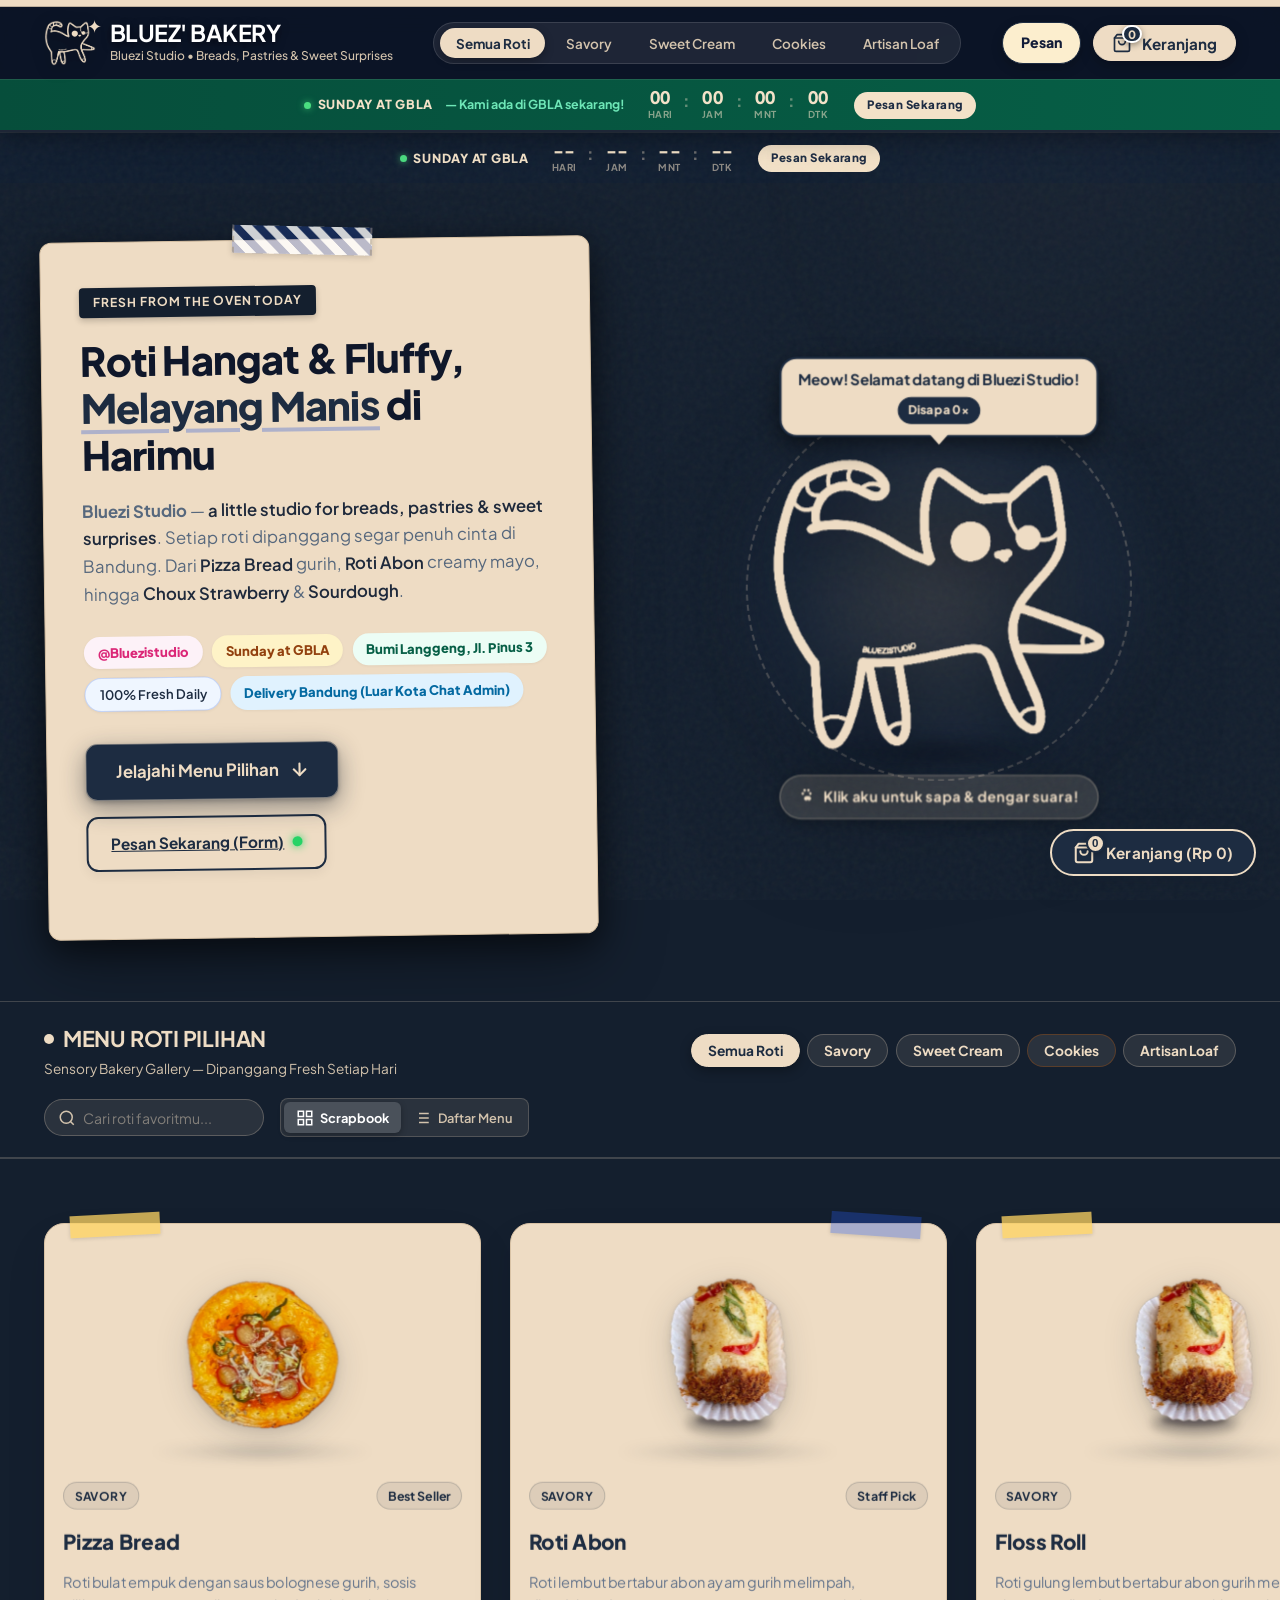
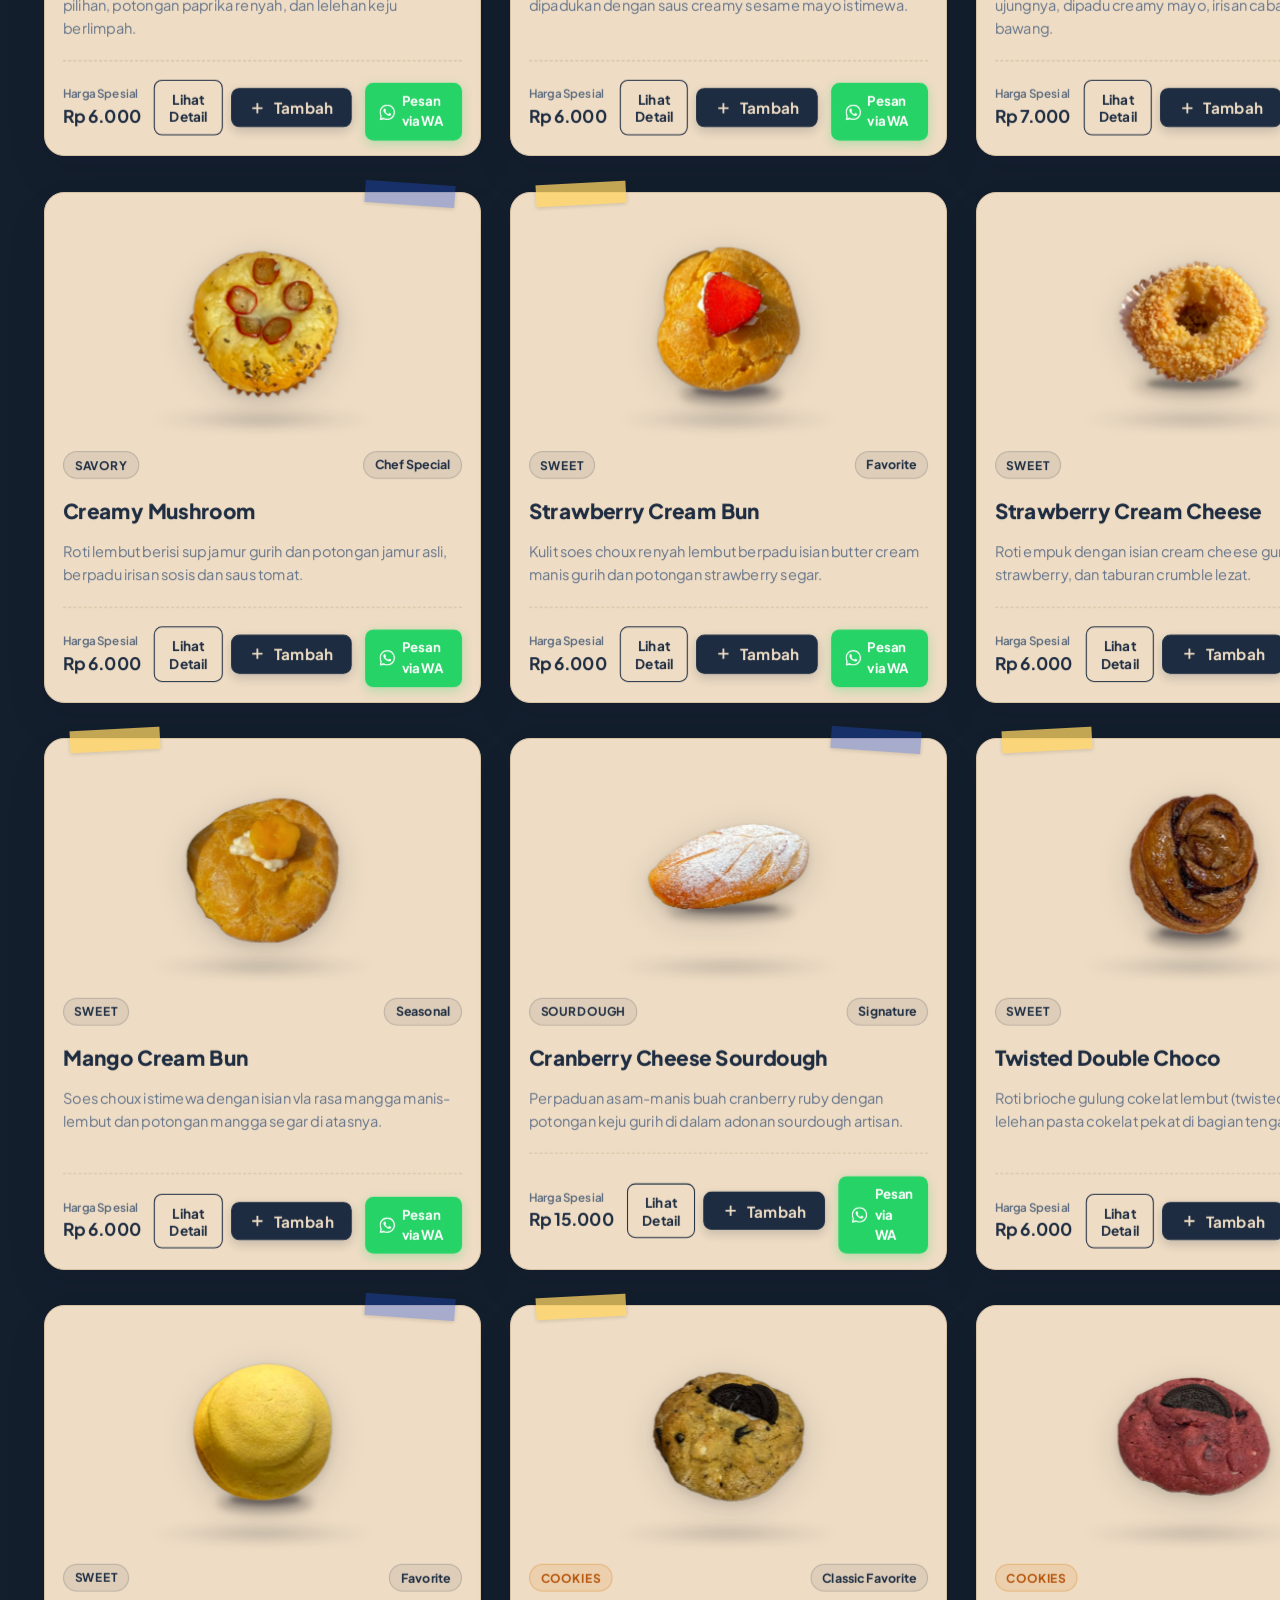
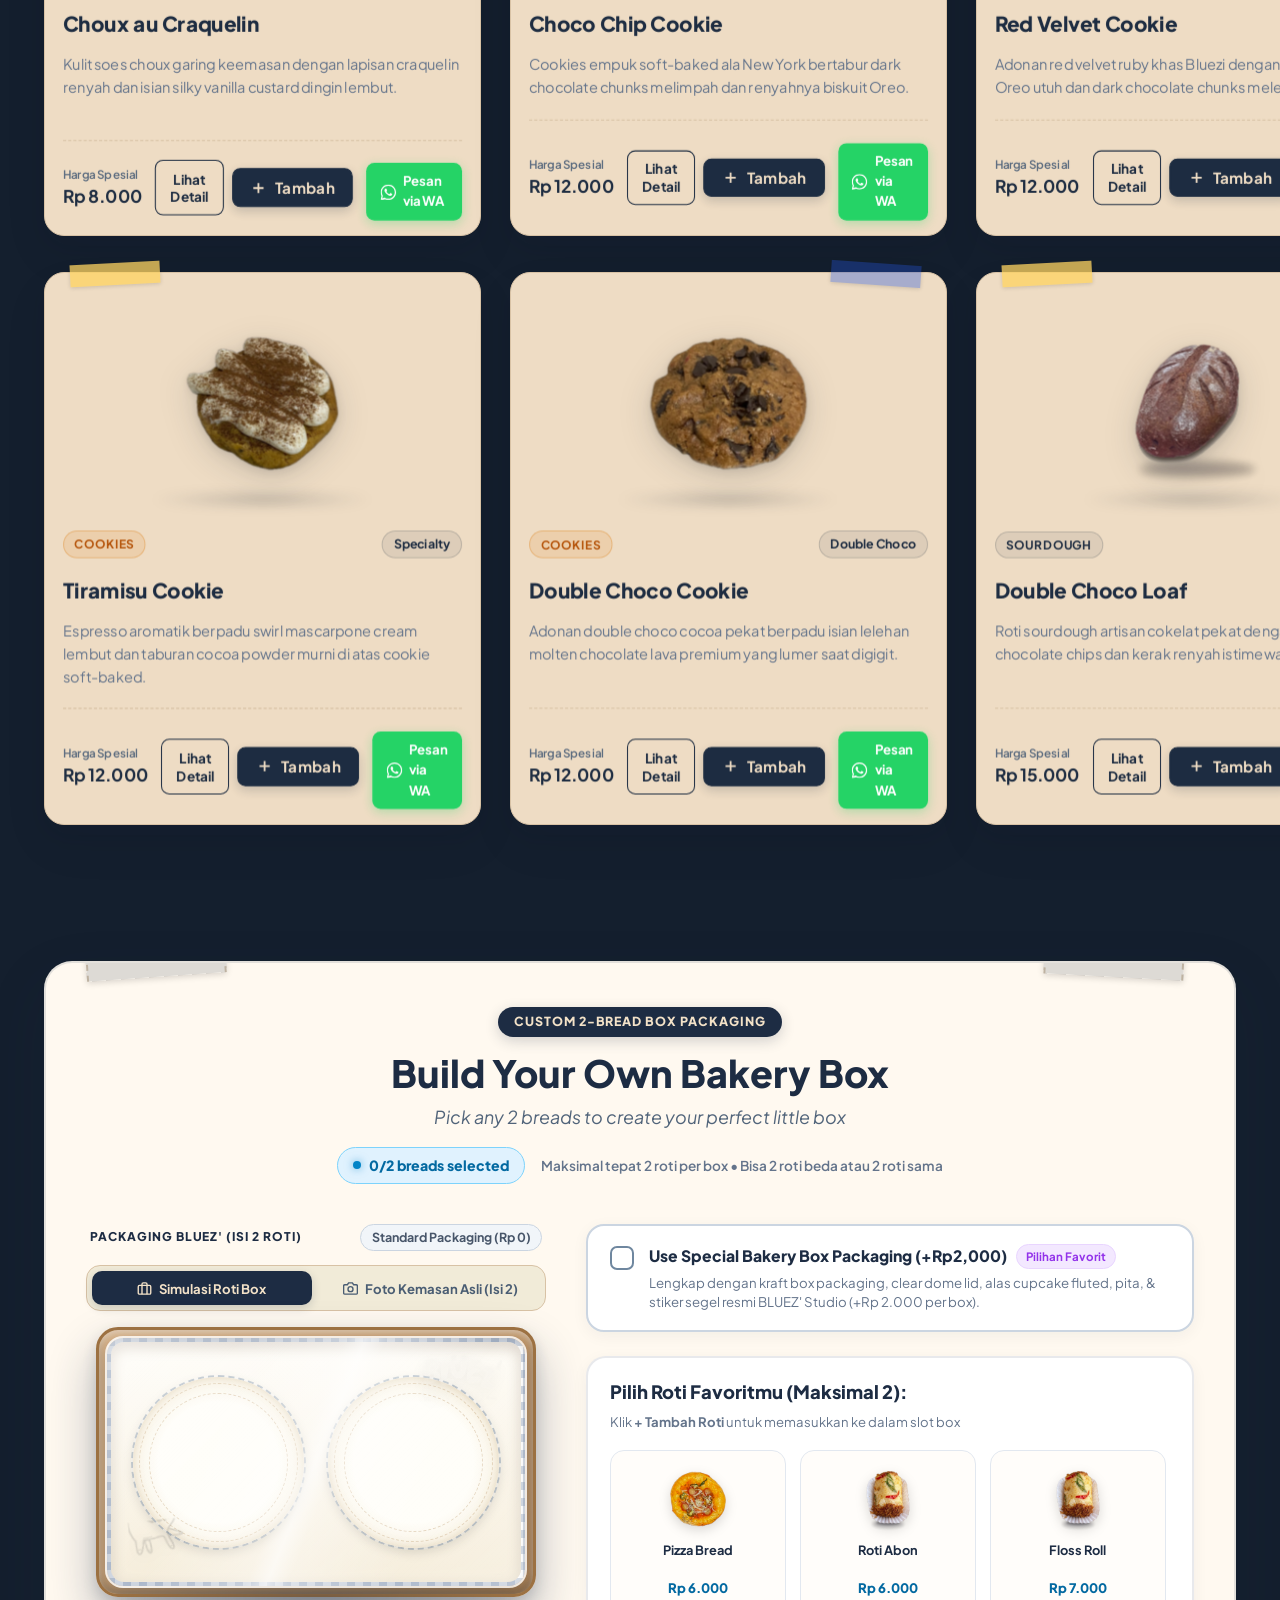
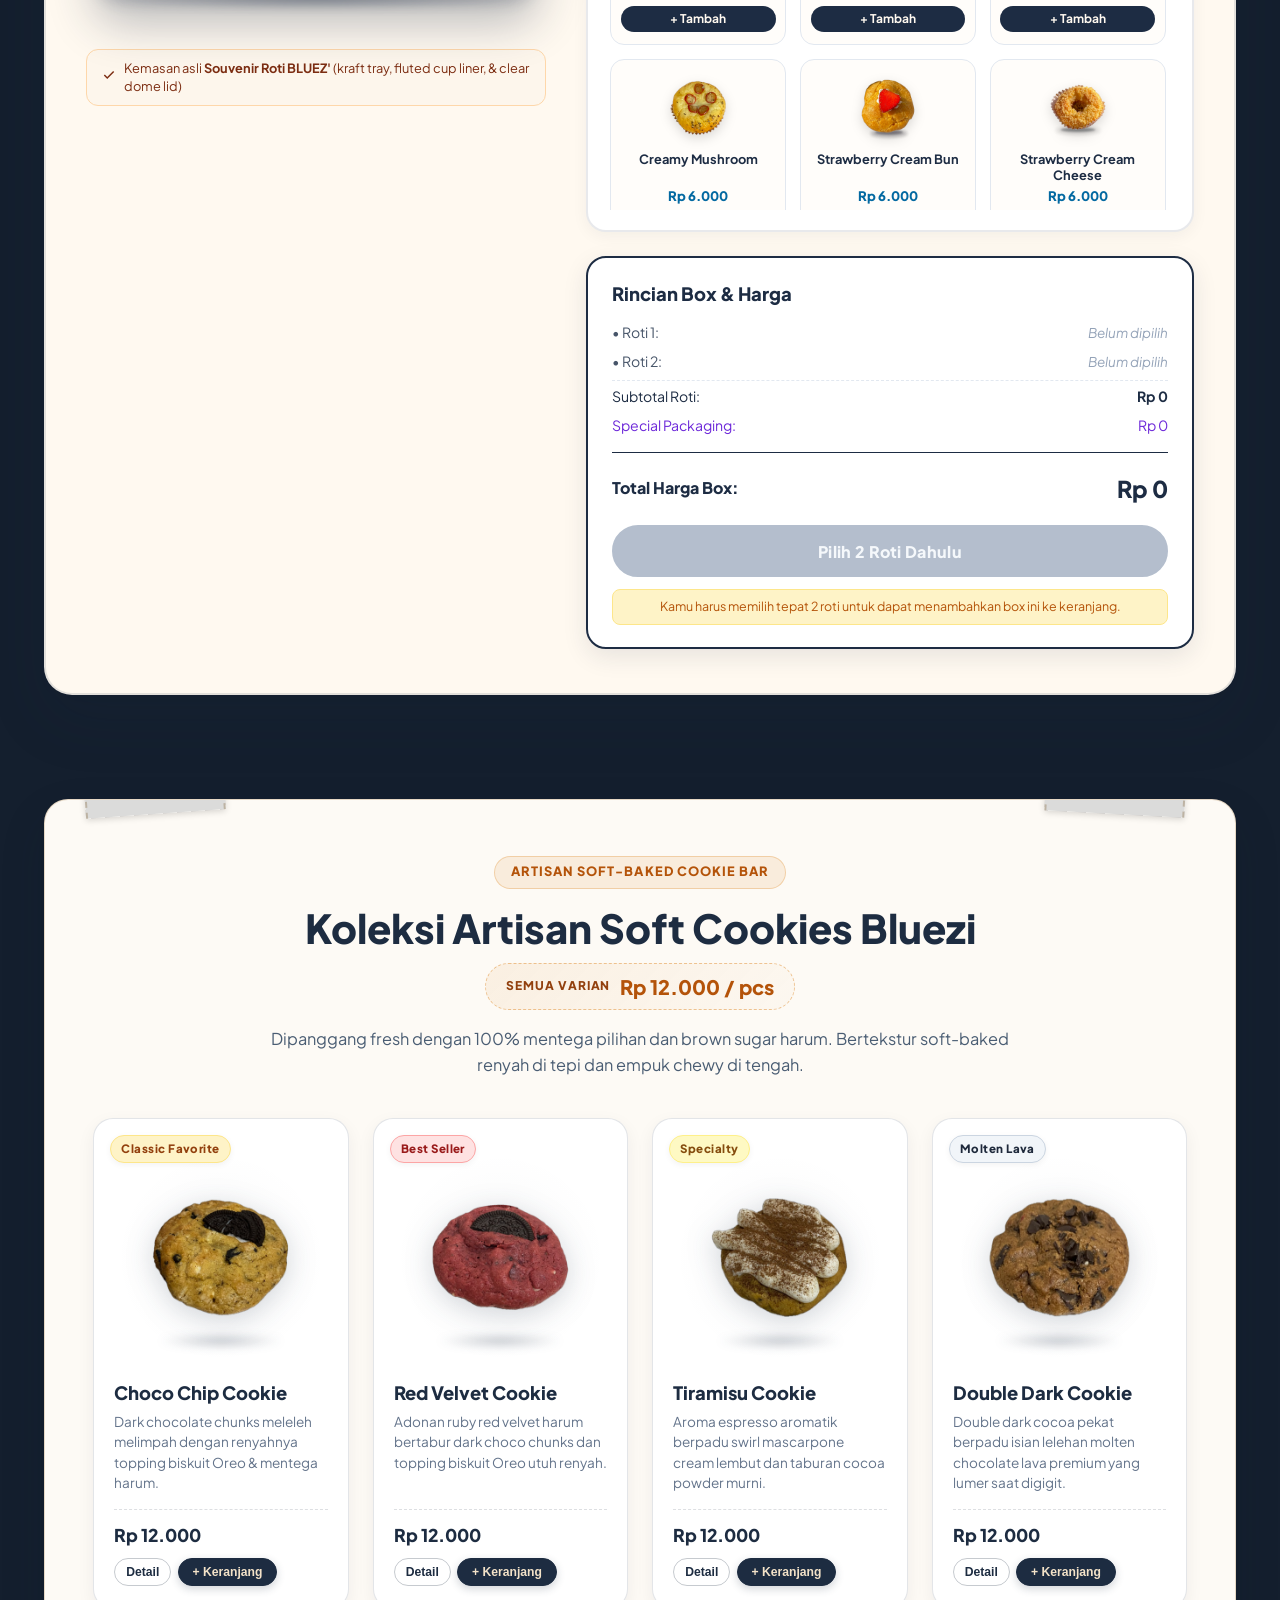
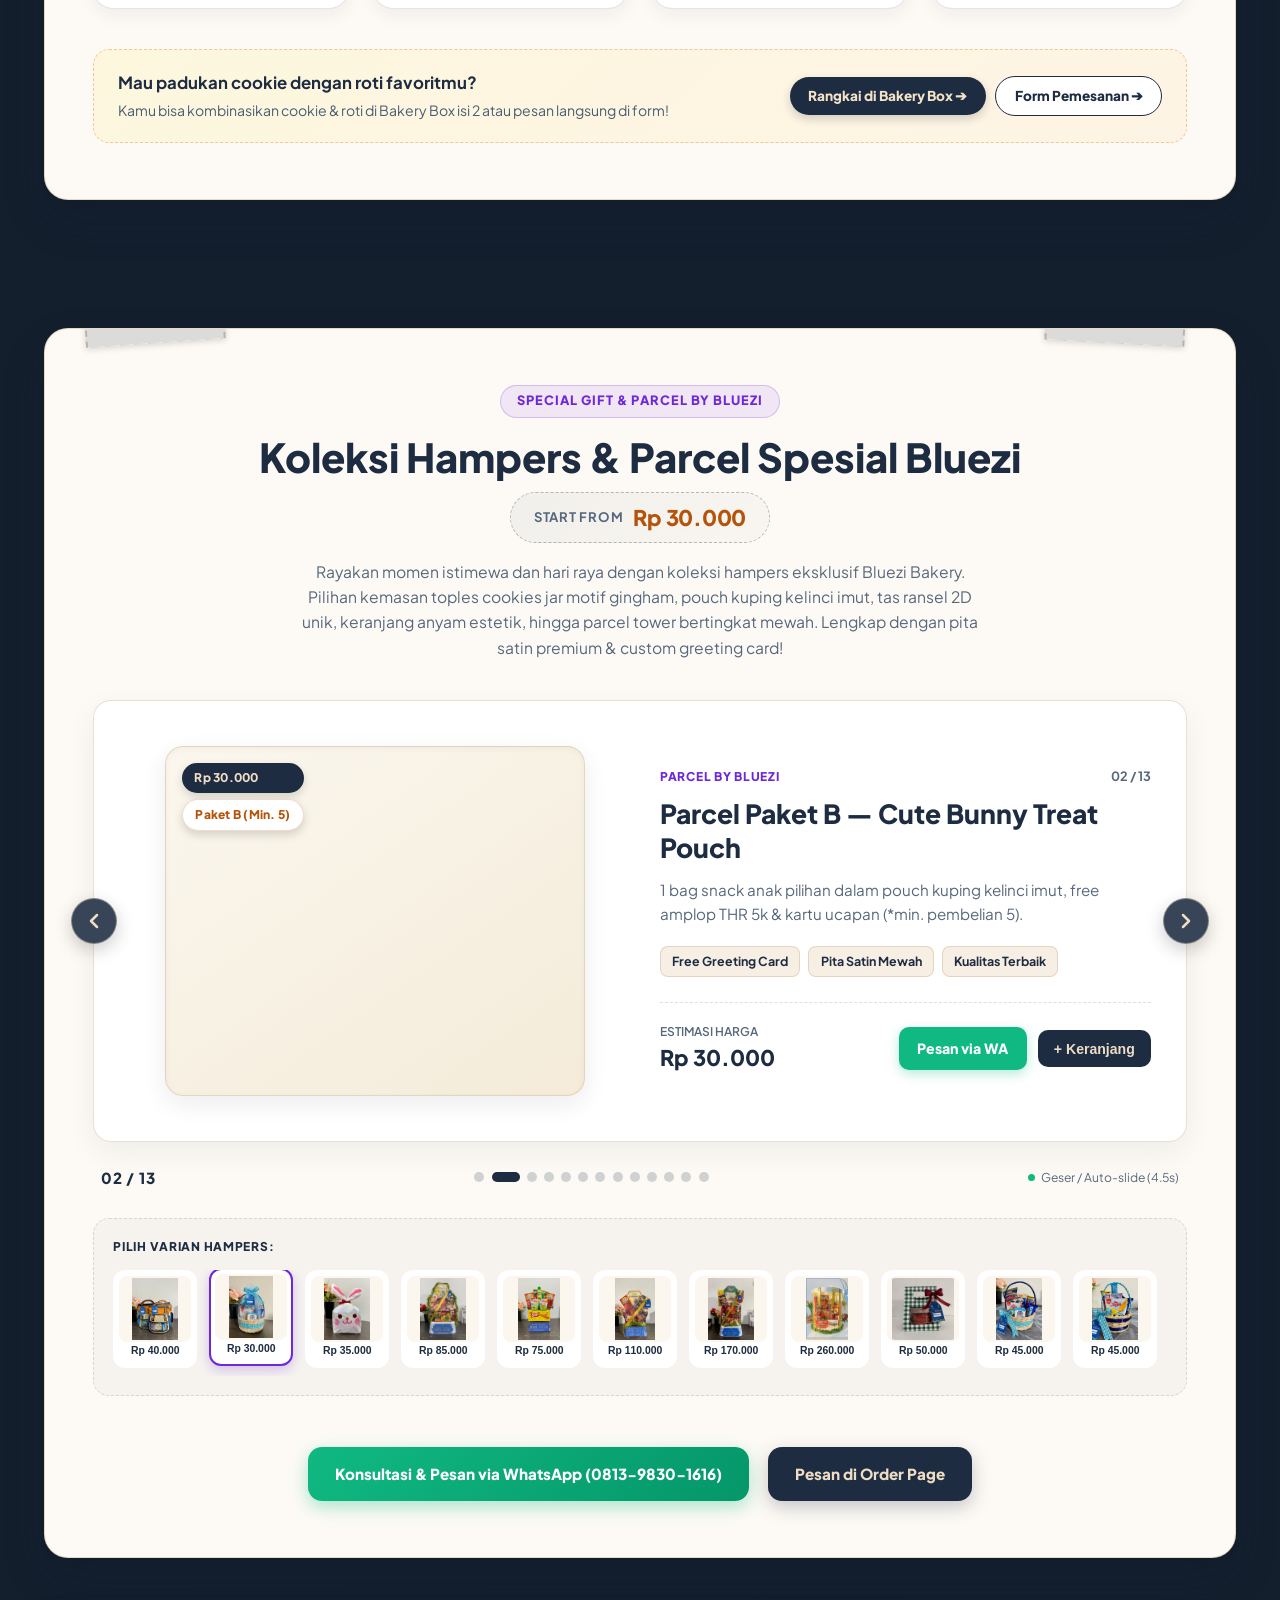
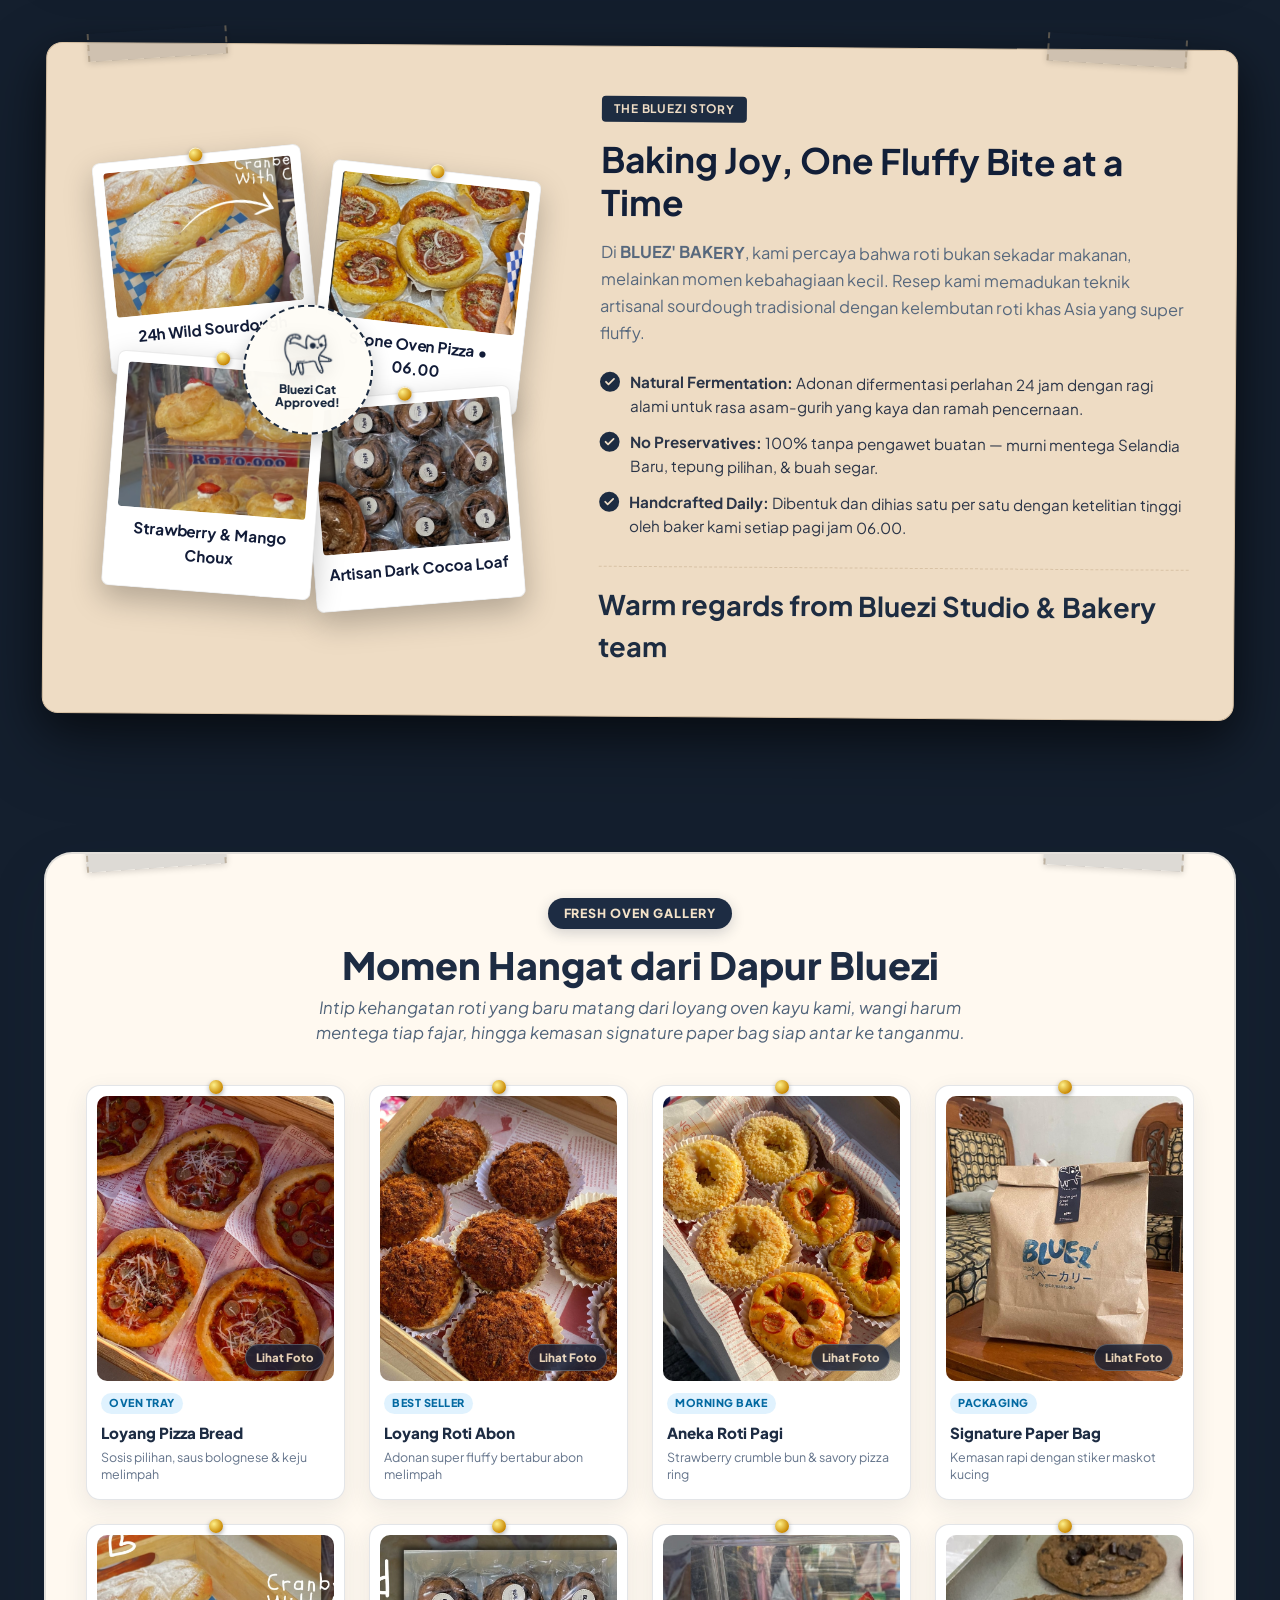
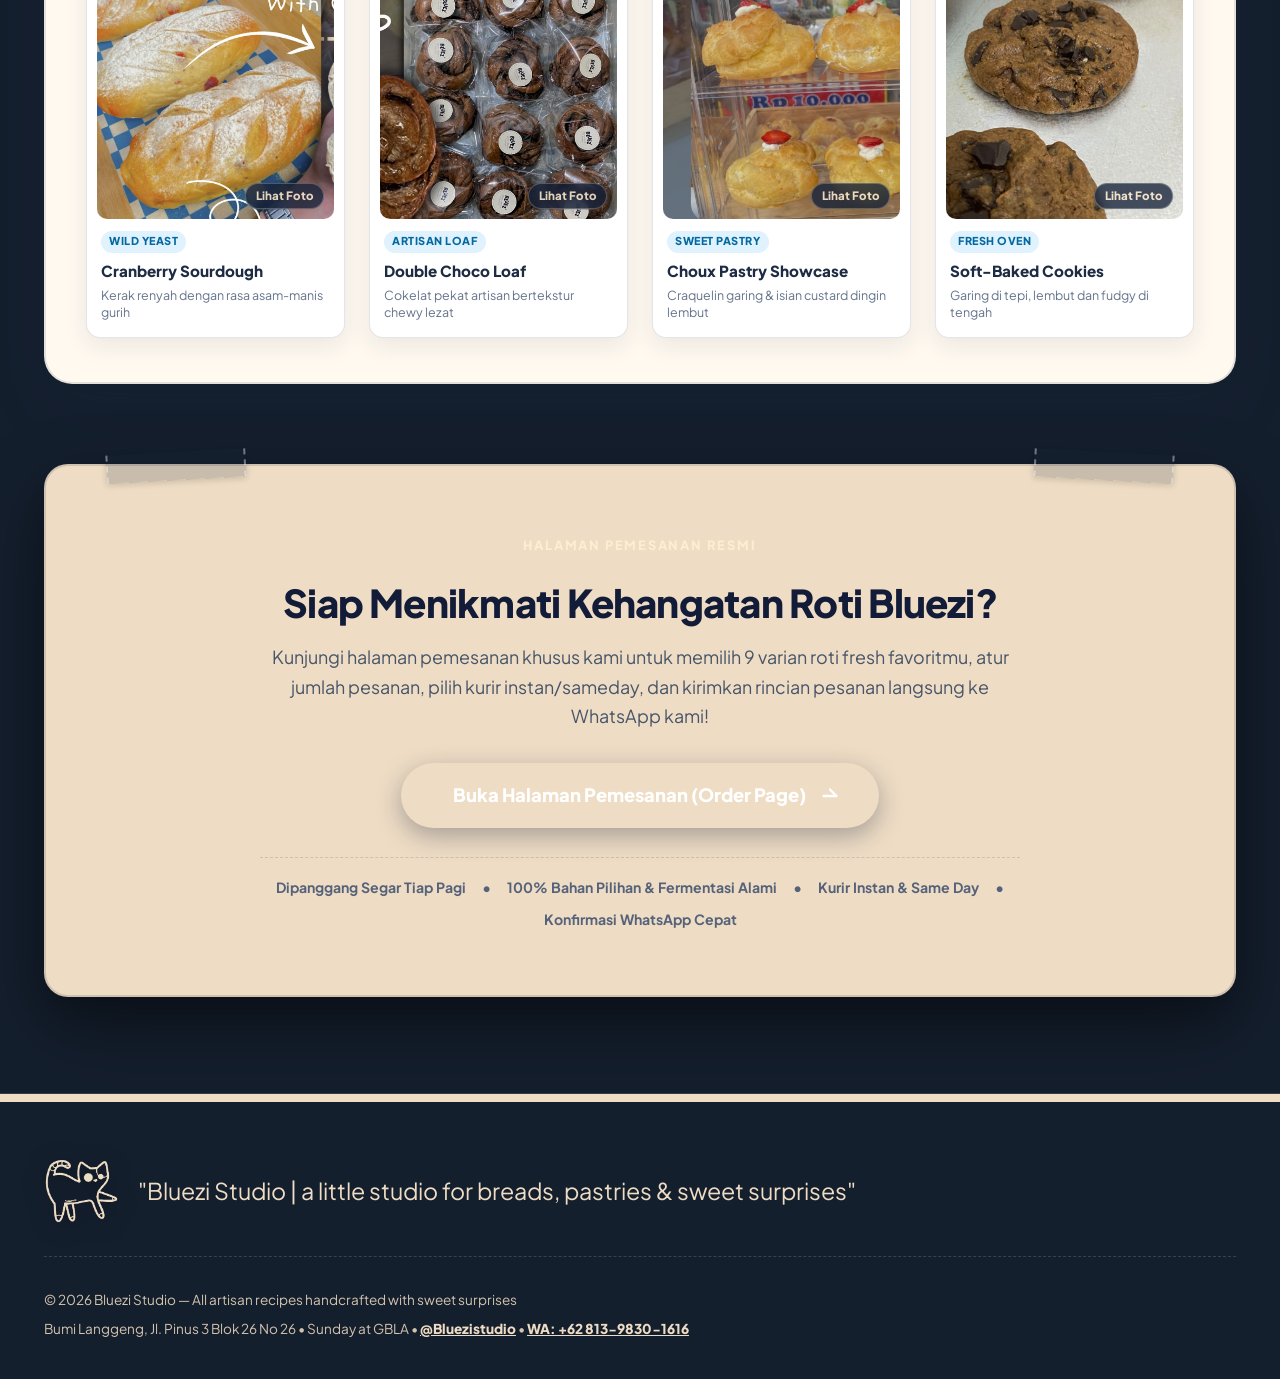
==== index.html @ 3527ea14 "feat: add Quick Order WA button on every product card" ====
<!DOCTYPE html>
<html lang="id">
<head>
  <meta charset="UTF-8">
  <meta name="viewport" content="width=device-width, initial-scale=1.0">
  <title>Bluezi Studio | Breads, Pastries & Sweet Surprises</title>
  <meta name="description" content="Bluezi Studio | a little studio for breads, pastries & sweet surprises. Artisan breads, fresh choux, fluffy buns & sourdough dipanggang fresh daily di Bandung.">
  
  <!-- Fonts: Unified Plus Jakarta Sans for clean, harmonious typography -->
  <link rel="preconnect" href="https://fonts.googleapis.com">
  <link rel="preconnect" href="https://fonts.gstatic.com" crossorigin>
  <link href="https://fonts.googleapis.com/css2?family=Plus+Jakarta+Sans:wght@400;500;600;700;800&display=swap" rel="stylesheet">
  
  <!-- Favicon / Cat Mascot Icon -->
  <link rel="icon" type="image/x-icon" href="favicon.ico">
  <link rel="icon" type="image/png" sizes="32x32" href="assets/brand/favicon-32x32.png">
  <link rel="icon" type="image/png" sizes="16x16" href="assets/brand/favicon-16x16.png">
  <link rel="apple-touch-icon" sizes="180x180" href="apple-touch-icon.png">
  
  <link rel="stylesheet" href="style.css?v=countdown_v14">
</head>
<body class="scrapbook-theme">
  <!-- Navy Paper Ambient Background -->
  <div class="bg-paper-noise" aria-hidden="true"></div>
  <div class="ambient-glow ambient-glow-1" aria-hidden="true"></div>
  <div class="ambient-glow ambient-glow-2" aria-hidden="true"></div>

  <!-- Header / Nav -->
  <header class="site-header" id="mainHeader">
    <div class="header-checker-strip" aria-hidden="true"></div>
    <div class="container header-inner">
      <div class="brand-cluster">
        <a href="#hero" class="brand-logo-card">
          <div class="brand-mascot-wrap">
            <img src="assets/brand/cat_cream.png" alt="Bluezi Cat Mascot" class="brand-cat-img">
            <span class="sparkle sparkle-1" aria-hidden="true">✦</span>
          </div>
          <div class="brand-text">
            <h1 class="brand-title">BLUEZ' BAKERY</h1>
            <span class="brand-sub">Bluezi Studio • Breads, Pastries & Sweet Surprises</span>
          </div>
        </a>
      </div>

      <nav class="nav-actions">
        <div class="filter-pills-nav" role="tablist" aria-label="Product Categories">
          <button type="button" class="pill-btn active" data-filter="all" onclick="applyCategoryFilter('all', true)" role="tab" aria-selected="true" id="filter-all">Semua Roti</button>
          <button type="button" class="pill-btn" data-filter="savory" onclick="applyCategoryFilter('savory', true)" role="tab" aria-selected="false" id="filter-savory">Savory</button>
          <button type="button" class="pill-btn" data-filter="sweet" onclick="applyCategoryFilter('sweet', true)" role="tab" aria-selected="false" id="filter-sweet">Sweet Cream</button>
          <button type="button" class="pill-btn pill-btn-cookies" data-filter="cookies" onclick="applyCategoryFilter('cookies', true)" role="tab" aria-selected="false" id="filter-cookies">Cookies</button>
          <button type="button" class="pill-btn" data-filter="sourdough" onclick="applyCategoryFilter('sourdough', true)" role="tab" aria-selected="false" id="filter-sourdough">Artisan Loaf</button>
        </div>
      </nav>

      <div class="header-quick-actions">
        <a href="order.html" class="nav-order-btn" title="Buka Halaman Pemesanan Roti">
          <span class="order-btn-text">Pesan</span>
        </a>

        <button type="button" class="cart-trigger-btn" id="openCartBtn" onclick="openCart()" aria-label="Buka Keranjang Belanja">
          <span class="cart-icon-box">
            <svg width="20" height="20" viewBox="0 0 24 24" fill="none" stroke="currentColor" stroke-width="2" stroke-linecap="round" stroke-linejoin="round">
              <path d="M6 2L3 6v14a2 2 0 0 0 2 2h14a2 2 0 0 0 2-2V6l-3-4z"></path>
              <line x1="3" y1="6" x2="21" y2="6"></line>
              <path d="M16 10a4 4 0 0 1-8 0"></path>
            </svg>
            <span class="cart-count-badge" id="cartCountBadge">0</span>
          </span>
          <span class="cart-btn-label">Keranjang</span>
        </button>
      </div>
    </div>

    <!-- Sunday GBLA Countdown Bar (bagian dari header sticky) -->
    <div class="gbla-countdown-bar" id="gblaCountdownBar" aria-live="polite">
      <div class="gbla-countdown-inner">
        <span class="gbla-countdown-label">
          <span class="gbla-dot" aria-hidden="true"></span>
          Sunday at GBLA
        </span>
        <div class="gbla-countdown-blocks" id="gblaCountdownBlocks">
          <div class="gbla-time-block">
            <span class="gbla-time-num" id="gblaCountDays">--</span>
            <span class="gbla-time-unit">hari</span>
          </div>
          <span class="gbla-time-sep" aria-hidden="true">:</span>
          <div class="gbla-time-block">
            <span class="gbla-time-num" id="gblaCountHours">--</span>
            <span class="gbla-time-unit">jam</span>
          </div>
          <span class="gbla-time-sep" aria-hidden="true">:</span>
          <div class="gbla-time-block">
            <span class="gbla-time-num" id="gblaCountMins">--</span>
            <span class="gbla-time-unit">mnt</span>
          </div>
          <span class="gbla-time-sep" aria-hidden="true">:</span>
          <div class="gbla-time-block">
            <span class="gbla-time-num" id="gblaCountSecs">--</span>
            <span class="gbla-time-unit">dtk</span>
          </div>
        </div>
        <a href="order.html" class="gbla-countdown-cta">Pesan Sekarang</a>
      </div>
    </div>
  </header>

  <!-- Sunday GBLA Countdown Bar (sticky, menempel di bawah header) -->
  <div class="gbla-countdown-bar" id="gblaCountdownBar" aria-live="polite">
    <div class="gbla-countdown-inner">
      <span class="gbla-countdown-label">
        <span class="gbla-dot" aria-hidden="true"></span>
        Sunday at GBLA
      </span>
      <div class="gbla-countdown-blocks" id="gblaCountdownBlocks">
        <div class="gbla-time-block">
          <span class="gbla-time-num" id="gblaCountDays">--</span>
          <span class="gbla-time-unit">hari</span>
        </div>
        <span class="gbla-time-sep" aria-hidden="true">:</span>
        <div class="gbla-time-block">
          <span class="gbla-time-num" id="gblaCountHours">--</span>
          <span class="gbla-time-unit">jam</span>
        </div>
        <span class="gbla-time-sep" aria-hidden="true">:</span>
        <div class="gbla-time-block">
          <span class="gbla-time-num" id="gblaCountMins">--</span>
          <span class="gbla-time-unit">mnt</span>
        </div>
        <span class="gbla-time-sep" aria-hidden="true">:</span>
        <div class="gbla-time-block">
          <span class="gbla-time-num" id="gblaCountSecs">--</span>
          <span class="gbla-time-unit">dtk</span>
        </div>
      </div>
      <a href="order.html" class="gbla-countdown-cta">Pesan Sekarang</a>
    </div>
  </div>

  <!-- Hero Section with Floating Breads Showcase -->
  <section class="hero-section" id="hero">
    <div class="container hero-layout">
      <!-- Left Editorial Paper Column -->
      <div class="hero-paper-card paper-torn-edge">
        <div class="washi-tape washi-tape-top" aria-hidden="true"></div>
        <div class="hero-badge-tag">FRESH FROM THE OVEN TODAY</div>
        
        <!-- Heading: Full width so it never gets cramped or cut off -->
        <h2 class="hero-heading">
          Roti Hangat & Fluffy,<br>
          <span class="hero-heading-highlight">Melayang Manis</span> di Harimu
        </h2>
        
        <!-- Description + Cat Companion Side-by-Side (Mobile) -->
        <div class="hero-desc-cat-row">
          <p class="hero-desc">
            <strong>Bluezi Studio</strong> — <em>a little studio for breads, pastries & sweet surprises</em>. Setiap roti dipanggang segar penuh cinta di Bandung. Dari <em>Pizza Bread</em> gurih, <em>Roti Abon</em> creamy mayo, hingga <em>Choux Strawberry</em> & <em>Sourdough</em>.
          </p>

          <!-- Mobile Cat Mascot (Beside Description, Touch-Friendly) -->
          <div class="hero-cat-mobile-companion" id="heroCatMobileCompanion" role="button" tabindex="0" aria-label="Sapa Maskot Kucing Bluezi">
            <div class="cat-mobile-bubble" id="catMobileBubble">
              <span id="catMobileBubbleText">Meow! Selamat datang</span>
            </div>
            <div class="cat-mobile-avatar-frame">
              <div class="cat-mobile-glow"></div>
              <img src="assets/brand/cat_navy.png" alt="Maskot Kucing Bluezi" class="cat-mobile-avatar-img" id="catMobileAvatarImg">
            </div>
            <div class="cat-mobile-tap-badge">
              <span>Sapa Maskot</span>
            </div>
          </div>
        </div>

        <!-- Quick Facts -->
        <div class="hero-doodle-tags">
          <a href="https://www.instagram.com/bluezistudio/" target="_blank" rel="noopener" class="scrapbook-tag ig-tag" style="background:#fdf2f8; color:#db2777; border-color:#f472b6; font-weight:800; text-decoration:none; display:inline-flex; align-items:center; gap:0.35rem;" title="Kunjungi Instagram Bluezi Studio">
            <span>@Bluezistudio</span>
          </a>
          <span class="scrapbook-tag" style="background:#fef3c7; color:#92400e; border-color:#fde68a; font-weight:800;">Sunday at GBLA</span>
          <span class="scrapbook-tag" style="background:#ecfdf5; color:#065f46; border-color:#a7f3d0; font-weight:800;">Bumi Langgeng, Jl. Pinus 3</span>
          <span class="scrapbook-tag blue-check-tag">100% Fresh Daily</span>
          <span class="scrapbook-tag" style="background:#e0f2fe; color:#0369a1; border-color:#7dd3fc; font-weight:800;">Delivery Bandung (Luar Kota Chat Admin)</span>
        </div>

        <div class="hero-cta-group">
          <a href="#galleryControls" class="btn-primary-3d" id="heroExploreBtn" onclick="scrollToGallery(event)">
            <span class="btn-shine"></span>
            <span>Jelajahi Menu Pilihan</span>
            <svg width="20" height="20" viewBox="0 0 24 24" fill="none" stroke="currentColor" stroke-width="2.5" stroke-linecap="round" stroke-linejoin="round">
              <line x1="12" y1="5" x2="12" y2="19"></line>
              <polyline points="19 12 12 19 5 12"></polyline>
            </svg>
          </a>
          <a href="order.html" class="btn-secondary-scrapbook" id="heroQuickOrderBtn" title="Buka Halaman Pemesanan Roti">
            <span>Pesan Sekarang (Form)</span>
            <span class="wa-dot"></span>
          </a>
        </div>
      </div>

      <!-- Right 3D Interactive Stage: Big Interactive Bluezi Cat Mascot -->
      <div class="hero-3d-stage" id="hero3dStage" data-tilt-active="true">
        <div class="hero-stage-inner preserve-3d" id="heroStageInner">
          
          <!-- Background Ambient Glow & Pedestal Ring -->
          <div class="depth-layer layer-mascot-backdrop" data-depth="20">
            <div class="cat-pedestal-glow"></div>
            <div class="cat-pedestal-ring"></div>
          </div>

          <!-- Realistic Soft Ground Shadow -->
          <div class="depth-layer layer-mascot-shadow" data-depth="40">
            <div class="cat-ground-shadow" id="catGroundShadow"></div>
            <!-- Dropped Poop Ground Layer -->
            <div class="cat-poop-ground-container" id="catPoopGround" aria-hidden="true"></div>
          </div>

          <!-- Main Interactive Big Cat Mascot Layer -->
          <div class="depth-layer layer-mascot-main float-anim-main" data-depth="95">
            <div class="interactive-cat-card" id="interactiveCatCard" role="button" tabindex="0" aria-label="Maskot Kucing Bluezi — Klik untuk berinteraksi!">
              
              <!-- Dynamic Speech Bubble -->
              <div class="cat-dialog-bubble" id="catDialogBubble">
                <span class="bubble-tail"></span>
                <span class="bubble-text" id="catBubbleText">Meow! Selamat datang di Bluezi Studio!</span>
                <div class="bubble-actions-row">
                  <span class="bubble-counter" id="catPetCounter">Disapa 0x</span>
                  <button type="button" class="btn-calm-cat" id="btnCalmCat" style="display:none;">
                    Beri Roti (Bujuk Kucing)
                  </button>
                </div>
              </div>

              <!-- Big HD Cat Mascot Image -->
              <div class="cat-sprite-wrapper" id="catSpriteWrapper">
                <img src="assets/brand/cat_cream.png" alt="Maskot Kucing Bluezi" class="interactive-cat-img" id="interactiveCatImg">
                <!-- Particle burst container -->
                <div class="cat-particles-container" id="catParticles"></div>
              </div>

              <!-- Interactive Call-To-Action Pill -->
              <div class="cat-interact-badge" id="catInteractBadge">
                <span class="paw-icon" id="catBadgeIcon">
                  <svg width="14" height="14" viewBox="0 0 24 24" fill="currentColor"><path d="M12 13c-2.2 0-4 1.8-4 4 0 1.7 1.3 3 3 3 1.1 0 2.2-.6 2.6-1.5.4.9 1.5 1.5 2.6 1.5 1.7 0 3-1.3 3-3 0-2.2-1.8-4-4-4zm-6-2c1.1 0 2-.9 2-2s-.9-2-2-2-2 .9-2 2 .9 2 2 2zm12 0c1.1 0 2-.9 2-2s-.9-2-2-2-2 .9-2 2 .9 2 2 2zm-9-5c1.1 0 2-.9 2-2s-.9-2-2-2-2 .9-2 2 .9 2 2 2zm6 0c1.1 0 2-.9 2-2s-.9-2-2-2-2 .9-2 2 .9 2 2 2z"/></svg>
                </span>
                <span class="badge-label" id="catBadgeLabel">Klik aku untuk sapa & dengar suara!</span>
              </div>

            </div>
          </div>

        </div>
      </div>
    </div>
  </section>

  <!-- Sticky Sub-Nav & Scrapbook Controls Banner -->
  <div class="scrapbook-filter-bar" id="galleryControls">
    <div class="container filter-bar-inner">
      <div class="gallery-heading-wrap">
        <h2 class="gallery-title">
          <span class="checker-dot"></span>
          MENU ROTI PILIHAN
        </h2>
        <span class="gallery-subtitle">Sensory Bakery Gallery — Dipanggang Fresh Setiap Hari</span>
      </div>

      <!-- In-Gallery Category Filter Pills -->
      <div class="filter-pills-gallery" role="tablist" aria-label="Gallery Product Categories">
        <button type="button" class="pill-btn active" data-filter="all" onclick="applyCategoryFilter('all', false)">Semua Roti</button>
        <button type="button" class="pill-btn" data-filter="savory" onclick="applyCategoryFilter('savory', false)">Savory</button>
        <button type="button" class="pill-btn" data-filter="sweet" onclick="applyCategoryFilter('sweet', false)">Sweet Cream</button>
        <button type="button" class="pill-btn pill-btn-cookies" data-filter="cookies" onclick="applyCategoryFilter('cookies', false)">Cookies</button>
        <button type="button" class="pill-btn" data-filter="sourdough" onclick="applyCategoryFilter('sourdough', false)">Artisan Loaf</button>
      </div>

      <div class="gallery-controls-tools">
        <div class="search-box-scrapbook">
          <svg width="18" height="18" viewBox="0 0 24 24" fill="none" stroke="currentColor" stroke-width="2">
            <circle cx="11" cy="11" r="8"></circle>
            <line x1="21" y1="21" x2="16.65" y2="16.65"></line>
          </svg>
          <input type="text" id="breadSearchInput" placeholder="Cari roti favoritmu..." aria-label="Cari roti">
        </div>

        <div class="view-toggles">
          <button type="button" class="view-btn active" id="viewModeScrapbook" onclick="switchViewMode('scrapbook')" title="Scrapbook Layout">
            <svg width="18" height="18" viewBox="0 0 24 24" fill="none" stroke="currentColor" stroke-width="2">
              <rect x="3" y="3" width="7" height="7"></rect>
              <rect x="14" y="3" width="7" height="7"></rect>
              <rect x="14" y="14" width="7" height="7"></rect>
              <rect x="3" y="14" width="7" height="7"></rect>
            </svg>
            <span>Scrapbook</span>
          </button>
          <button type="button" class="view-btn" id="viewModeGrid" onclick="switchViewMode('grid')" title="Compact Showcase Grid">
            <svg width="18" height="18" viewBox="0 0 24 24" fill="none" stroke="currentColor" stroke-width="2">
              <line x1="8" y1="6" x2="21" y2="6"></line>
              <line x1="8" y1="12" x2="21" y2="12"></line>
              <line x1="8" y1="18" x2="21" y2="18"></line>
              <line x1="3" y1="6" x2="3.01" y2="6"></line>
              <line x1="3" y1="12" x2="3.01" y2="12"></line>
              <line x1="3" y1="18" x2="3.01" y2="18"></line>
            </svg>
            <span>Daftar Menu</span>
          </button>
        </div>
      </div>
    </div>
  </div>

  <!-- Main 3D Floating Bakery Product Gallery -->
  <main class="gallery-section" id="gallery">
    <div class="container">
      <div class="products-editorial-grid" id="productsGrid">
        <!-- Products will be dynamically rendered and enriched via JS with 3D cards -->
      </div>
    </div>
  </main>

  <!-- ================================================================= -->
  <!-- BUILD YOUR OWN BAKERY BOX (EXACTLY 2 BREADS PER BOX)             -->
  <!-- ================================================================= -->
  <section class="box-builder-section" id="box-builder">
    <div class="container">
      <div class="box-builder-board paper-torn-edge">
        <div class="washi-tape washi-tape-left" aria-hidden="true"></div>
        <div class="washi-tape washi-tape-right" aria-hidden="true"></div>

        <!-- Section Header -->
        <div class="box-builder-header">
          <div class="box-builder-pill-badge">CUSTOM 2-BREAD BOX PACKAGING</div>
          <h2 class="box-builder-title">Build Your Own Bakery Box</h2>
          <p class="box-builder-subtitle">Pick any 2 breads to create your perfect little box</p>
          <div class="box-builder-status-bar">
            <span class="box-status-pill" id="boxSelectionCounter">
              <span class="box-status-dot" id="boxStatusDot"></span>
              <span id="boxCountLabel">0/2 breads selected</span>
            </span>
            <span class="box-spec-rule">Maksimal tepat 2 roti per box • Bisa 2 roti beda atau 2 roti sama</span>
          </div>
        </div>

        <!-- Interactive 2-Column Builder Layout -->
        <div class="box-builder-grid">

          <!-- Left Column: Realistic Physical Packaging Preview & Real Photo Showcase -->
          <div class="box-preview-col">
            <div class="box-preview-sticky">
              <div class="box-preview-title-row">
                <span class="box-preview-tag">PACKAGING BLUEZ' (ISI 2 ROTI)</span>
                <span class="box-packaging-indicator" id="previewPackagingBadge">Special Packaging (+Rp 2.000)</span>
              </div>

              <!-- View Switcher Tabs: Simulasi Roti Box vs Foto Kemasan Asli -->
              <div class="box-preview-tabs" role="tablist">
                <button type="button" class="box-tab-btn is-active" id="tabBoxSimulation" onclick="switchBoxViewMode('sim')" role="tab">
                  <svg width="15" height="15" viewBox="0 0 24 24" fill="none" stroke="currentColor" stroke-width="2.2"><rect x="2" y="7" width="20" height="14" rx="2" ry="2"></rect><path d="M16 21V5a2 2 0 0 0-2-2h-4a2 2 0 0 0-2 2v16"></path></svg>
                  <span>Simulasi Roti Box</span>
                </button>
                <button type="button" class="box-tab-btn" id="tabBoxRealPhoto" onclick="switchBoxViewMode('photo')" role="tab">
                  <svg width="15" height="15" viewBox="0 0 24 24" fill="none" stroke="currentColor" stroke-width="2.2"><path d="M23 19a2 2 0 0 1-2 2H3a2 2 0 0 1-2-2V8a2 2 0 0 1 2-2h4l2-3h6l2 3h4a2 2 0 0 1 2 2z"></path><circle cx="12" cy="13" r="4"></circle></svg>
                  <span>Foto Kemasan Asli (Isi 2)</span>
                </button>
              </div>

              <!-- VIEW 1 (Utama): Realistic Bakery Box Packaging Stage (Interactive CSS Simulation) -->
              <div class="bakery-box-card" id="bakeryBoxVisual">
                <div class="kraft-box-outer">
                  <!-- Classic Blue-and-White Checkered Liner Trim -->
                  <div class="box-gingham-trim" aria-hidden="true"></div>

                  <!-- Inner Tray with 2 Baking Paper Liners & Slots -->
                  <div class="box-inner-tray">
                    
                    <!-- Slot 0: Bread 1 -->
                    <div class="box-slot empty" id="boxSlot0" data-slot="0">
                      <div class="box-fluted-liner" aria-hidden="true">
                        <div class="flute-ring flute-ring-outer"></div>
                        <div class="flute-ring flute-ring-inner"></div>
                      </div>
                      <div class="slot-body" id="slotBody0">
                        <div class="slot-empty-content">
                          <div class="slot-plus-circle">+</div>
                          <span class="slot-slot-label">Slot 1</span>
                          <span class="slot-slot-hint">Pilih roti pertama</span>
                        </div>
                      </div>
                    </div>

                    <!-- Slot 1: Bread 2 -->
                    <div class="box-slot empty" id="boxSlot1" data-slot="1">
                      <div class="box-fluted-liner" aria-hidden="true">
                        <div class="flute-ring flute-ring-outer"></div>
                        <div class="flute-ring flute-ring-inner"></div>
                      </div>
                      <div class="slot-body" id="slotBody1">
                        <div class="slot-empty-content">
                          <div class="slot-plus-circle">+</div>
                          <span class="slot-slot-label">Slot 2</span>
                          <span class="slot-slot-hint">Pilih roti kedua</span>
                        </div>
                      </div>
                    </div>

                  </div>

                  <!-- Transparent Plastic Dome Lid with Specular Reflection & Bluez Stickers -->
                  <div class="box-plastic-lid" id="boxPlasticLid" aria-hidden="true">
                    <div class="lid-specular-shine"></div>
                    <div class="lid-glass-border"></div>

                    <!-- BLUEZ' Official Branding Stickers on Packaging Lid -->
                    <div class="box-stickers-layer" id="boxStickersLayer">
                      <div class="box-seal-sticker sticker-cat" title="BLUEZ' Studio Cat Seal">
                        <img src="assets/brand/cat_navy_box.png" alt="Bluez Cat Seal" class="sticker-img">
                      </div>
                      <div class="box-seal-sticker sticker-logo" title="BLUEZ' Bakery Official Arched Label">
                        <img src="assets/brand/logo_cream_box.png" alt="Bluez Bakery Label" class="sticker-img">
                      </div>
                    </div>
                  </div>

                </div>

                <!-- Ground Shadow Under Physical Box -->
                <div class="box-ambient-shadow"></div>
              </div>

              <!-- VIEW 2: Authentic Real Photo Stage (Holding 2 breads in kraft box) -->
              <div class="bakery-box-real-photo-card" id="boxRealPhotoVisual" style="display: none;">
                <div class="real-photo-badge-bar">
                  <span class="real-photo-badge">
                    <svg width="13" height="13" viewBox="0 0 24 24" fill="none" stroke="currentColor" stroke-width="2.2" stroke-linecap="round" stroke-linejoin="round" style="vertical-align:-1px; margin-right:4px;"><rect x="3" y="3" width="18" height="18" rx="2" ry="2"></rect><circle cx="8.5" cy="8.5" r="1.5"></circle><polyline points="21 15 16 10 5 21"></polyline></svg>FOTO ASLI SOUVENIR ROTI
                  </span>
                  <span class="real-photo-sticker-note">Kraft Box • Dome Lid • Stiker Segel</span>
                </div>
                
                <div class="real-photo-frame">
                  <img 
                    id="boxRealPhotoMainImg" 
                    src="assets/souvenir_roti/box-packaging-berry-abon.jpg" 
                    alt="Packaging Roti Bluezi Isi 2 (Strawberry Bun & Roti Abon)"
                    class="box-real-photo-img"
                  >
                  <div class="real-photo-overlay-tag">
                    <span id="boxRealPhotoCaption">Contoh Box: Strawberry Bun Crumble + Roti Abon</span>
                  </div>
                </div>

                <!-- 3 Photo Thumbnails Selector -->
                <div class="box-photo-thumb-strip">
                  <span class="thumb-strip-label">Lihat Variasi Isian Roti (Klik Foto):</span>
                  <div class="thumb-strip-row">
                    <button 
                      type="button" 
                      class="box-photo-thumb-btn active" 
                      data-src="assets/souvenir_roti/box-packaging-berry-abon.jpg"
                      onclick="selectBoxRealPhoto('assets/souvenir_roti/box-packaging-berry-abon.jpg', 'Strawberry Bun Crumble + Roti Abon')"
                      title="Strawberry Bun Crumble + Roti Abon"
                    >
                      <img src="assets/souvenir_roti/box-packaging-berry-abon.jpg" alt="Strawberry Bun Crumble + Roti Abon">
                      <span>Berry & Abon</span>
                    </button>
                    <button 
                      type="button" 
                      class="box-photo-thumb-btn" 
                      data-src="assets/souvenir_roti/box-packaging-abon-choux.jpg"
                      onclick="selectBoxRealPhoto('assets/souvenir_roti/box-packaging-abon-choux.jpg', 'Roti Abon + Choux au Craquelin')"
                      title="Roti Abon + Choux au Craquelin"
                    >
                      <img src="assets/souvenir_roti/box-packaging-abon-choux.jpg" alt="Roti Abon + Choux au Craquelin">
                      <span>Abon & Soes</span>
                    </button>
                    <button 
                      type="button" 
                      class="box-photo-thumb-btn" 
                      data-src="assets/souvenir_roti/box-packaging-pizza-abon.jpg"
                      onclick="selectBoxRealPhoto('assets/souvenir_roti/box-packaging-pizza-abon.jpg', 'Pizza Bread Sausage + Roti Abon')"
                      title="Pizza Bread Sausage + Roti Abon"
                    >
                      <img src="assets/souvenir_roti/box-packaging-pizza-abon.jpg" alt="Pizza Bread Sausage + Roti Abon">
                      <span>Pizza & Abon</span>
                    </button>
                  </div>
                </div>
              </div>

              <!-- Packaging Reference Info Note -->
              <div class="packaging-ref-note">
                <span class="ref-note-icon">
                  <svg width="14" height="14" viewBox="0 0 24 24" fill="none" stroke="currentColor" stroke-width="2.5"><polyline points="20 6 9 17 4 12"></polyline></svg>
                </span>
                <span>Kemasan asli <strong>Souvenir Roti BLUEZ'</strong> (kraft tray, fluted cup liner, & clear dome lid)</span>
              </div>

            </div>
          </div>

          <!-- Right Column: Product Picker, Special Packaging Option & Price Breakdown -->
          <div class="box-controls-col">

            <!-- Special Packaging Toggle Option -->
            <div class="special-packaging-toggle-card" id="specialPackagingCard">
              <label class="packaging-option-label" for="boxSpecialPackagingCheckbox">
                <div class="custom-checkbox-wrapper">
                  <input type="checkbox" id="boxSpecialPackagingCheckbox" class="packaging-real-checkbox" onchange="toggleBoxPackaging(this.checked)">
                  <span class="custom-checkbox-styled">
                    <svg width="14" height="14" viewBox="0 0 24 24" fill="none" stroke="currentColor" stroke-width="3" stroke-linecap="round" stroke-linejoin="round">
                      <polyline points="20 6 9 17 4 12"></polyline>
                    </svg>
                  </span>
                </div>
                <div class="packaging-option-info">
                  <div class="packaging-title-row">
                    <span class="packaging-title-text">Use Special Bakery Box Packaging (+Rp2,000)</span>
                    <span class="packaging-badge">Pilihan Favorit</span>
                  </div>
                  <p class="packaging-description">
                    Lengkap dengan kraft box packaging, clear dome lid, alas cupcake fluted, pita, & stiker segel resmi BLUEZ' Studio (+Rp 2.000 per box).
                  </p>
                </div>
              </label>
            </div>

            <!-- Bread Catalog Picker (Real Catalog Breads) -->
            <div class="bread-picker-container">
              <div class="bread-picker-header">
                <h3 class="bread-picker-title">Pilih Roti Favoritmu (Maksimal 2):</h3>
                <span class="bread-picker-subtitle">Klik <strong>+ Tambah Roti</strong> untuk memasukkan ke dalam slot box</span>
              </div>

              <div class="box-breads-grid" id="boxBreadsGrid">
                <!-- Dynamically rendered via app.js using PRODUCTS_DATA -->
              </div>
            </div>

            <!-- Live Price Summary & Breakdown Card -->
            <div class="box-order-summary-card">
              <h4 class="summary-card-title">Rincian Box & Harga</h4>
              
              <div class="box-calc-list">
                <div class="box-calc-row" id="calcBread1Row">
                  <span class="calc-label" id="calcBread1Label">• Roti 1:</span>
                  <span class="calc-price" id="calcBread1Price"><em>Belum dipilih</em></span>
                </div>
                <div class="box-calc-row" id="calcBread2Row">
                  <span class="calc-label" id="calcBread2Label">• Roti 2:</span>
                  <span class="calc-price" id="calcBread2Price"><em>Belum dipilih</em></span>
                </div>
                <div class="box-calc-row subtotal-row">
                  <span class="calc-label">Subtotal Roti:</span>
                  <strong class="calc-price" id="calcBreadSubtotal">Rp 0</strong>
                </div>
                <div class="box-calc-row packaging-row" id="calcPackagingRow">
                  <span class="calc-label">Special Packaging:</span>
                  <span class="calc-price" id="calcPackagingFee">Rp 0</span>
                </div>
                <div class="box-calc-divider"></div>
                <div class="box-calc-row grand-total-row">
                  <span class="calc-grand-label">Total Harga Box:</span>
                  <span class="calc-grand-price" id="calcBoxTotal">Rp 0</span>
                </div>
              </div>

              <!-- Add Box To Cart Button -->
              <button type="button" class="btn-add-box-to-cart" id="btnAddBoxToCart" onclick="addCustomBoxToCart()" disabled>
                <span id="btnAddBoxBtnLabel">Pilih 2 Roti Dahulu</span>
              </button>

              <p class="box-cart-hint" id="boxCartValidationHint">
                Kamu harus memilih tepat 2 roti untuk dapat menambahkan box ini ke keranjang.
              </p>
            </div>

          </div>

        </div>

      </div>
    </div>
  </section>

  <!-- ================================================================= -->
  <!-- ARTISAN SOFT COOKIES SHOWCASE SECTION (12K EACH)                 -->
  <!-- ================================================================= -->
  <section class="cookies-showcase-section" id="cookies">
    <div class="container">
      <div class="cookies-board paper-torn-edge">
        <div class="washi-tape washi-tape-left" aria-hidden="true"></div>
        <div class="washi-tape washi-tape-right" aria-hidden="true"></div>

        <!-- Section Header -->
        <div class="cookies-header">
          <div class="cookies-pill-badge">ARTISAN SOFT-BAKED COOKIE BAR</div>
          <h2 class="cookies-title">Koleksi Artisan Soft Cookies Bluezi</h2>
          
          <div class="cookies-price-banner">
            <span class="price-start-text">SEMUA VARIAN</span>
            <span class="price-highlight">Rp 12.000 / pcs</span>
          </div>

          <p class="cookies-subtitle">
            Dipanggang fresh dengan 100% mentega pilihan dan brown sugar harum. Bertekstur soft-baked renyah di tepi dan empuk chewy di tengah.
          </p>
        </div>

        <!-- 4-Card Cookies Grid -->
        <div class="cookies-grid">
          
          <!-- Cookie 1: Classic Choco Chip -->
          <article class="cookie-card" id="cookie-card-classic">
            <div class="cookie-badge-tag">Classic Favorite</div>
            <div class="cookie-img-box" onclick="openProductModal('cookie-classic-chocochip')" role="button" tabindex="0" title="Lihat Detail Choco Chip Cookie">
              <div class="cookie-shadow"></div>
              <img src="public/images/products/enhanced/cookie-classic-chocochip.png" alt="Choco Chip Cookie" class="cookie-thumb" loading="eager">
            </div>
            <div class="cookie-info">
              <h3 class="cookie-name">Choco Chip Cookie</h3>
              <p class="cookie-desc">Dark chocolate chunks meleleh melimpah dengan renyahnya topping biskuit Oreo & mentega harum.</p>
              <div class="cookie-footer">
                <span class="cookie-price">Rp 12.000</span>
                <div class="cookie-btn-group">
                  <button type="button" class="btn-cookie-detail" onclick="openProductModal('cookie-classic-chocochip')" title="Detail">Detail</button>
                  <button type="button" class="btn-cookie-add" onclick="addCookieDirect('cookie-classic-chocochip')" title="Tambah ke Keranjang">+ Keranjang</button>
                </div>
              </div>
            </div>
          </article>

          <!-- Cookie 2: Red Velvet Oreo -->
          <article class="cookie-card" id="cookie-card-redvelvet">
            <div class="cookie-badge-tag badge-redvelvet">Best Seller</div>
            <div class="cookie-img-box" onclick="openProductModal('cookie-red-velvet')" role="button" tabindex="0" title="Lihat Detail Red Velvet Cookie">
              <div class="cookie-shadow"></div>
              <img src="public/images/products/enhanced/cookie-red-velvet.png" alt="Red Velvet Cookie" class="cookie-thumb" loading="eager">
            </div>
            <div class="cookie-info">
              <h3 class="cookie-name">Red Velvet Cookie</h3>
              <p class="cookie-desc">Adonan ruby red velvet harum bertabur dark choco chunks dan topping biskuit Oreo utuh renyah.</p>
              <div class="cookie-footer">
                <span class="cookie-price">Rp 12.000</span>
                <div class="cookie-btn-group">
                  <button type="button" class="btn-cookie-detail" onclick="openProductModal('cookie-red-velvet')" title="Detail">Detail</button>
                  <button type="button" class="btn-cookie-add" onclick="addCookieDirect('cookie-red-velvet')" title="Tambah ke Keranjang">+ Keranjang</button>
                </div>
              </div>
            </div>
          </article>

          <!-- Cookie 3: Tiramisu Cream -->
          <article class="cookie-card" id="cookie-card-tiramisu">
            <div class="cookie-badge-tag badge-tiramisu">Specialty</div>
            <div class="cookie-img-box" onclick="openProductModal('cookie-tiramisu')" role="button" tabindex="0" title="Lihat Detail Tiramisu Cookie">
              <div class="cookie-shadow"></div>
              <img src="public/images/products/enhanced/cookie-tiramisu.png" alt="Tiramisu Cookie" class="cookie-thumb" loading="eager">
            </div>
            <div class="cookie-info">
              <h3 class="cookie-name">Tiramisu Cookie</h3>
              <p class="cookie-desc">Aroma espresso aromatik berpadu swirl mascarpone cream lembut dan taburan cocoa powder murni.</p>
              <div class="cookie-footer">
                <span class="cookie-price">Rp 12.000</span>
                <div class="cookie-btn-group">
                  <button type="button" class="btn-cookie-detail" onclick="openProductModal('cookie-tiramisu')" title="Detail">Detail</button>
                  <button type="button" class="btn-cookie-add" onclick="addCookieDirect('cookie-tiramisu')" title="Tambah ke Keranjang">+ Keranjang</button>
                </div>
              </div>
            </div>
          </article>

          <!-- Cookie 4: Double Dark Lava -->
          <article class="cookie-card" id="cookie-card-doubledark">
            <div class="cookie-badge-tag badge-doubledark">Molten Lava</div>
            <div class="cookie-img-box" onclick="openProductModal('cookie-double-dark')" role="button" tabindex="0" title="Lihat Detail Double Dark Cookie">
              <div class="cookie-shadow"></div>
              <img src="public/images/products/enhanced/cookie-double-dark.png" alt="Double Dark Cookie" class="cookie-thumb" loading="eager">
            </div>
            <div class="cookie-info">
              <h3 class="cookie-name">Double Dark Cookie</h3>
              <p class="cookie-desc">Double dark cocoa pekat berpadu isian lelehan molten chocolate lava premium yang lumer saat digigit.</p>
              <div class="cookie-footer">
                <span class="cookie-price">Rp 12.000</span>
                <div class="cookie-btn-group">
                  <button type="button" class="btn-cookie-detail" onclick="openProductModal('cookie-double-dark')" title="Detail">Detail</button>
                  <button type="button" class="btn-cookie-add" onclick="addCookieDirect('cookie-double-dark')" title="Tambah ke Keranjang">+ Keranjang</button>
                </div>
              </div>
            </div>
          </article>

        </div>

        <!-- Cookie Mix-and-match Callout -->
        <div class="cookies-mix-callout">
          <div class="cookies-callout-content">
            <div class="cookies-callout-text">
              <strong>Mau padukan cookie dengan roti favoritmu?</strong>
              <span>Kamu bisa kombinasikan cookie & roti di Bakery Box isi 2 atau pesan langsung di form!</span>
            </div>
            <div class="cookies-callout-actions">
              <a href="#box-builder" class="btn-callout-link" onclick="scrollToBoxBuilder()">Rangkai di Bakery Box ➔</a>
              <a href="order.html" class="btn-callout-link btn-callout-alt">Form Pemesanan ➔</a>
            </div>
          </div>
        </div>

      </div>
    </div>
  </section>

  <!-- ================================================================= -->
  <!-- SPECIAL HAMPERS & GIFT PARCEL SHOWCASE SECTION (PHOTO SLIDER)   -->
  <!-- ================================================================= -->
  <section class="hampers-showcase-section" id="hampers">
    <div class="container">
      <div class="hampers-board paper-torn-edge">
        <div class="washi-tape washi-tape-left" aria-hidden="true"></div>
        <div class="washi-tape washi-tape-right" aria-hidden="true"></div>

        <!-- Section Header -->
        <div class="hampers-header">
          <div class="hampers-pill-badge">SPECIAL GIFT & PARCEL BY BLUEZI</div>
          <h2 class="hampers-title">Koleksi Hampers & Parcel Spesial Bluezi</h2>
          
          <div class="hampers-price-banner">
            <span class="price-start-text">START FROM</span>
            <span class="price-highlight">Rp 30.000</span>
          </div>

          <p class="hampers-subtitle">
            Rayakan momen istimewa dan hari raya dengan koleksi hampers eksklusif Bluezi Bakery.
            Pilihan kemasan toples cookies jar motif gingham, pouch kuping kelinci imut, tas ransel 2D unik, keranjang anyam estetik, hingga parcel tower bertingkat mewah. Lengkap dengan pita satin premium & custom greeting card!
          </p>
        </div>

        <!-- Interactive Photo Slider (Carousel) -->
        <div class="hamper-slider-wrapper" id="hamperSliderWrap" aria-label="Galeri Foto Hampers">
          <button type="button" class="hamper-nav-btn prev-btn" id="hamperPrevBtn" aria-label="Foto Hamper Sebelumnya">
            <svg width="24" height="24" viewBox="0 0 24 24" fill="none" stroke="currentColor" stroke-width="2.5" stroke-linecap="round" stroke-linejoin="round">
              <polyline points="15 18 9 12 15 6"></polyline>
            </svg>
          </button>

          <div class="hamper-slider-viewport" id="hamperViewport">
            <div class="hamper-slider-track" id="hamperTrack">
              <!-- Injected via JavaScript from PRODUCTS_DATA / HAMPERS_DATA (13 slides) -->
            </div>
          </div>

          <button type="button" class="hamper-nav-btn next-btn" id="hamperNextBtn" aria-label="Foto Hamper Berikutnya">
            <svg width="24" height="24" viewBox="0 0 24 24" fill="none" stroke="currentColor" stroke-width="2.5" stroke-linecap="round" stroke-linejoin="round">
              <polyline points="9 18 15 12 9 6"></polyline>
            </svg>
          </button>
        </div>

        <!-- Slider Navigation Controls: Counter & Dots -->
        <div class="hamper-slider-controls">
          <div class="hamper-counter" id="hamperCounter">01 / 13</div>
          <div class="hamper-dots" id="hamperDots" role="tablist" aria-label="Pilih Slide Hamper">
            <!-- Populated via JS -->
          </div>
          <div class="hamper-auto-badge">
            <span class="auto-pulse-dot"></span>
            <span>Geser / Auto-slide (4.5s)</span>
          </div>
        </div>

        <!-- Interactive Thumbnail Strip (Click to Jump Directly) -->
        <div class="hamper-thumb-strip-wrap">
          <div class="hamper-thumb-strip-label">PILIH VARIAN HAMPERS:</div>
          <div class="hamper-thumb-strip" id="hamperThumbStrip">
            <!-- Populated via JS -->
          </div>
        </div>

        <!-- Bottom Action CTA Strip -->
        <div class="hampers-footer-actions">
          <a href="https://api.whatsapp.com/send?phone=6281398301616&text=Halo%20Bluezi%20Bakery!%20Saya%20mau%20pesan%20Hampers%20Spesial%20(start%20from%2030k).%20Boleh%20minta%20info%20pilihan%20varian%20dan%20cara%20pemesanannya%3F%20%E2%9C%A8" 
             target="_blank" 
             rel="noopener noreferrer" 
             class="btn-hampers-wa">
            <span>Konsultasi & Pesan via WhatsApp (0813-9830-1616)</span>
          </a>
          <a href="order.html?category=hampers" class="btn-hampers-order">
            <span>Pesan di Order Page</span>
          </a>
        </div>

      </div>
    </div>
  </section>

  <!-- Editorial Story Scrapbook Strip: Bluezi Bakery Craftsmanship -->
  <section class="bakery-story-section" id="story">
    <div class="container">
      <div class="story-scrapbook-board paper-torn-edge">
        <div class="washi-tape washi-tape-left" aria-hidden="true"></div>
        <div class="washi-tape washi-tape-right" aria-hidden="true"></div>
        
        <div class="story-grid">
          <!-- Left: 4-Photo Scrapbook Gallery -->
          <div class="story-photo-stack">
            <!-- Photo 1: Sourdough Tray -->
            <div class="photo-card photo-card-1">
              <div class="card-pin" aria-hidden="true"></div>
              <img src="assets/editorial/cranberry_sourdough_tray.jpg" alt="Artisan Cranberry Sourdough" class="story-img">
              <span class="photo-caption">24h Wild Sourdough</span>
            </div>

            <!-- Photo 2: Fresh Pizza Breads Oven Tray -->
            <div class="photo-card photo-card-2">
              <div class="card-pin" aria-hidden="true"></div>
              <img src="assets/editorial/pizza_tray.jpg" alt="Loyang Roti Pizza Segar" class="story-img">
              <span class="photo-caption">Stone Oven Pizza • 06.00</span>
            </div>

            <!-- Photo 3: Choux Pastry Display -->
            <div class="photo-card photo-card-3">
              <div class="card-pin" aria-hidden="true"></div>
              <img src="assets/editorial/choux_display.jpg" alt="Choux Pastry Showcase" class="story-img">
              <span class="photo-caption">Strawberry & Mango Choux</span>
            </div>

            <!-- Photo 4: Dark Cocoa Artisan Tray -->
            <div class="photo-card photo-card-4">
              <div class="card-pin" aria-hidden="true"></div>
              <img src="assets/editorial/choco_tray.jpg" alt="Dark Cocoa Sourdough Tray" class="story-img">
              <span class="photo-caption">Artisan Dark Cocoa Loaf</span>
            </div>

            <!-- Bluezi Cat Baker Mascot Stamp -->
            <div class="cat-peek-stamp" aria-hidden="true">
              <img src="assets/brand/cat_navy.png" alt="Bluezi Cat" class="cat-stamp-img">
              <span class="stamp-handwritten">Bluezi Cat Approved!</span>
            </div>
          </div>

          <!-- Right: Story Narrative -->
          <div class="story-content">
            <div class="story-tag">THE BLUEZI STORY</div>
            <h3 class="story-heading">Baking Joy, One Fluffy Bite at a Time</h3>
            <p class="story-p">
              Di <strong>BLUEZ' BAKERY</strong>, kami percaya bahwa roti bukan sekadar makanan, melainkan momen kebahagiaan kecil. Resep kami memadukan teknik artisanal sourdough tradisional dengan kelembutan roti khas Asia yang super fluffy.
            </p>
            <div class="story-checklist">
              <div class="check-item">
                <span class="check-bullet"><svg width="12" height="12" viewBox="0 0 24 24" fill="none" stroke="currentColor" stroke-width="3.5" stroke-linecap="round" stroke-linejoin="round"><polyline points="20 6 9 17 4 12"></polyline></svg></span>
                <span><strong>Natural Fermentation:</strong> Adonan difermentasi perlahan 24 jam dengan ragi alami untuk rasa asam-gurih yang kaya dan ramah pencernaan.</span>
              </div>
              <div class="check-item">
                <span class="check-bullet"><svg width="12" height="12" viewBox="0 0 24 24" fill="none" stroke="currentColor" stroke-width="3.5" stroke-linecap="round" stroke-linejoin="round"><polyline points="20 6 9 17 4 12"></polyline></svg></span>
                <span><strong>No Preservatives:</strong> 100% tanpa pengawet buatan — murni mentega Selandia Baru, tepung pilihan, & buah segar.</span>
              </div>
              <div class="check-item">
                <span class="check-bullet"><svg width="12" height="12" viewBox="0 0 24 24" fill="none" stroke="currentColor" stroke-width="3.5" stroke-linecap="round" stroke-linejoin="round"><polyline points="20 6 9 17 4 12"></polyline></svg></span>
                <span><strong>Handcrafted Daily:</strong> Dibentuk dan dihias satu per satu dengan ketelitian tinggi oleh baker kami setiap pagi jam 06.00.</span>
              </div>
            </div>

            <div class="signature-stamp">
              <span class="handwritten-signature">Warm regards from Bluezi Studio & Bakery team</span>
            </div>
          </div>
        </div>
      </div>
    </div>
  </section>

  <!-- ================================================================= -->
  <!-- Bluezi Oven & Bakery Moments Photo Gallery -->
  <!-- ================================================================= -->
  <section class="bakery-moments-section" id="bakery-gallery">
    <div class="container">
      <div class="moments-board paper-torn-edge">
        <div class="washi-tape washi-tape-left" aria-hidden="true"></div>
        <div class="washi-tape washi-tape-right" aria-hidden="true"></div>

        <div class="moments-header">
          <div class="moments-badge">FRESH OVEN GALLERY</div>
          <h2 class="moments-title">Momen Hangat dari Dapur Bluezi</h2>
          <p class="moments-subtitle">
            Intip kehangatan roti yang baru matang dari loyang oven kayu kami, wangi harum mentega tiap fajar, hingga kemasan signature paper bag siap antar ke tanganmu.
          </p>
        </div>

        <!-- Scrapbook Photo Grid -->
        <div class="moments-grid">
          <!-- Card 1: Pizza Bread Tray -->
          <article class="moment-polaroid" onclick="openGalleryLightbox('assets/gallery/pizza_bread_tray_oven.jpg', 'Loyang Pizza Bread Fresh Oven', 'Dipanggang keemasan dengan saus bolognese gurih, sosis lezat, dan lelehan keju di atas newsprint liner vintage.')">
            <div class="moment-pin" aria-hidden="true"></div>
            <div class="moment-img-wrap">
              <img src="assets/gallery/pizza_bread_tray_oven.jpg" alt="Loyang Roti Pizza Bread Segar Bluezi" loading="lazy">
              <span class="moment-zoom-badge">Lihat Foto</span>
            </div>
            <div class="moment-caption">
              <span class="moment-tag">Oven Tray</span>
              <h4 class="moment-name">Loyang Pizza Bread</h4>
              <p class="moment-desc">Sosis pilihan, saus bolognese & keju melimpah</p>
            </div>
          </article>

          <!-- Card 2: Roti Abon Tray -->
          <article class="moment-polaroid" onclick="openGalleryLightbox('assets/gallery/roti_abon_tray_oven.jpg', 'Loyang Roti Abon Floss Bun', 'Roti lembut berlimpah abon ayam gurih renyah dan creamy sesame mayo khas Bluezi Studio.')">
            <div class="moment-pin" aria-hidden="true"></div>
            <div class="moment-img-wrap">
              <img src="assets/gallery/roti_abon_tray_oven.jpg" alt="Loyang Roti Abon Ayam Segar Bluezi" loading="lazy">
              <span class="moment-zoom-badge">Lihat Foto</span>
            </div>
            <div class="moment-caption">
              <span class="moment-tag">Best Seller</span>
              <h4 class="moment-name">Loyang Roti Abon</h4>
              <p class="moment-desc">Adonan super fluffy bertabur abon melimpah</p>
            </div>
          </article>

          <!-- Card 3: Assorted Morning Tray -->
          <article class="moment-polaroid" onclick="openGalleryLightbox('assets/gallery/assorted_buns_tray.jpg', 'Loyang Aneka Roti Pagi', 'Kombinasi harum Strawberry Cheese Crumble Bun berpadu Savory Pizza Ring di atas loyang kayu estetik.')">
            <div class="moment-pin" aria-hidden="true"></div>
            <div class="moment-img-wrap">
              <img src="assets/gallery/assorted_buns_tray.jpg" alt="Loyang Aneka Roti Manis dan Gurih Bluezi" loading="lazy">
              <span class="moment-zoom-badge">Lihat Foto</span>
            </div>
            <div class="moment-caption">
              <span class="moment-tag">Morning Bake</span>
              <h4 class="moment-name">Aneka Roti Pagi</h4>
              <p class="moment-desc">Strawberry crumble bun & savory pizza ring</p>
            </div>
          </article>

          <!-- Card 4: Signature Takeaway Paper Bag -->
          <article class="moment-polaroid" onclick="openGalleryLightbox('assets/gallery/bluezi_takeaway_bag.jpg', 'Kemasan Signature Takeaway Bag', 'Kraft paper bag ramah lingkungan dengan logo stempel Bluezi Studio dan segel stiker maskot kucing.')">
            <div class="moment-pin" aria-hidden="true"></div>
            <div class="moment-img-wrap">
              <img src="assets/gallery/bluezi_takeaway_bag.jpg" alt="Signature Packaging Paper Bag Bluezi Studio" loading="lazy">
              <span class="moment-zoom-badge">Lihat Foto</span>
            </div>
            <div class="moment-caption">
              <span class="moment-tag">Packaging</span>
              <h4 class="moment-name">Signature Paper Bag</h4>
              <p class="moment-desc">Kemasan rapi dengan stiker maskot kucing</p>
            </div>
          </article>

          <!-- Card 5: Artisan Sourdough -->
          <article class="moment-polaroid" onclick="openGalleryLightbox('assets/editorial/cranberry_sourdough_tray.jpg', 'Artisan Cranberry Cheese Sourdough', 'Fermentasi alami 24 jam dengan buah cranberry ruby dan potongan keju gurih istimewa.')">
            <div class="moment-pin" aria-hidden="true"></div>
            <div class="moment-img-wrap">
              <img src="assets/editorial/cranberry_sourdough_tray.jpg" alt="Artisan Cranberry Cheese Sourdough" loading="lazy">
              <span class="moment-zoom-badge">Lihat Foto</span>
            </div>
            <div class="moment-caption">
              <span class="moment-tag">Wild Yeast</span>
              <h4 class="moment-name">Cranberry Sourdough</h4>
              <p class="moment-desc">Kerak renyah dengan rasa asam-manis gurih</p>
            </div>
          </article>

          <!-- Card 6: Dark Cocoa Loaf -->
          <article class="moment-polaroid" onclick="openGalleryLightbox('assets/editorial/choco_tray.jpg', 'Artisan Dark Cocoa Sourdough', 'Adonan cokelat hitam pekat bertabur dark chocolate chips dengan aroma harum cocoa murni.')">
            <div class="moment-pin" aria-hidden="true"></div>
            <div class="moment-img-wrap">
              <img src="assets/editorial/choco_tray.jpg" alt="Artisan Dark Cocoa Sourdough Loaf" loading="lazy">
              <span class="moment-zoom-badge">Lihat Foto</span>
            </div>
            <div class="moment-caption">
              <span class="moment-tag">Artisan Loaf</span>
              <h4 class="moment-name">Double Choco Loaf</h4>
              <p class="moment-desc">Cokelat pekat artisan bertekstur chewy lezat</p>
            </div>
          </article>

          <!-- Card 7: Choux Pastry Display -->
          <article class="moment-polaroid" onclick="openGalleryLightbox('assets/editorial/choux_display.jpg', 'Choux au Craquelin & Strawberry Soes', 'Koleksi choux pastry renyah khas Bluezi dengan isian silky custard dingin melimpah.')">
            <div class="moment-pin" aria-hidden="true"></div>
            <div class="moment-img-wrap">
              <img src="assets/editorial/choux_display.jpg" alt="Choux Pastry Display Showcase" loading="lazy">
              <span class="moment-zoom-badge">Lihat Foto</span>
            </div>
            <div class="moment-caption">
              <span class="moment-tag">Sweet Pastry</span>
              <h4 class="moment-name">Choux Pastry Showcase</h4>
              <p class="moment-desc">Craquelin garing & isian custard dingin lembut</p>
            </div>
          </article>

          <!-- Card 8: Soft-Baked Cookies -->
          <article class="moment-polaroid" onclick="openGalleryLightbox('assets/editorial/cookie_double_choco_tray.jpg', 'Artisan Soft-Baked Cookie Tray', 'Cookies empuk soft-baked ala New York dengan lelehan molten chocolate lava premium.')">
            <div class="moment-pin" aria-hidden="true"></div>
            <div class="moment-img-wrap">
              <img src="assets/editorial/cookie_double_choco_tray.jpg" alt="Soft-Baked Cookies Oven Tray" loading="lazy">
              <span class="moment-zoom-badge">Lihat Foto</span>
            </div>
            <div class="moment-caption">
              <span class="moment-tag">Fresh Oven</span>
              <h4 class="moment-name">Soft-Baked Cookies</h4>
              <p class="moment-desc">Garing di tepi, lembut dan fudgy di tengah</p>
            </div>
          </article>
        </div>
      </div>
    </div>
  </section>

  <!-- Dedicated Order Page Call-to-Action Section -->
  <section class="order-cta-section" id="order-cta">
    <div class="container">
      <div class="order-cta-card paper-torn-edge">
        <div class="washi-tape washi-tape-order-left" aria-hidden="true"></div>
        <div class="washi-tape washi-tape-order-right" aria-hidden="true"></div>

        <div class="order-cta-content">
          <div class="order-cta-badge">HALAMAN PEMESANAN RESMI</div>
          <h2 class="order-cta-title">Siap Menikmati Kehangatan Roti Bluezi?</h2>
          <p class="order-cta-subtitle">
            Kunjungi halaman pemesanan khusus kami untuk memilih 9 varian roti fresh favoritmu, atur jumlah pesanan, pilih kurir instan/sameday, dan kirimkan rincian pesanan langsung ke WhatsApp kami!
          </p>

          <div class="order-cta-actions">
            <a href="order.html" class="btn-primary-order-cta">
              <span class="btn-shine"></span>
              <span>Buka Halaman Pemesanan (Order Page)</span>
              <svg width="22" height="22" viewBox="0 0 24 24" fill="none" stroke="currentColor" stroke-width="2.5" stroke-linecap="round" stroke-linejoin="round">
                <line x1="5" y1="12" x2="19" y2="12"></line>
                <polyline points="12 5 19 12 12 5"></polyline>
              </svg>
            </a>
          </div>

          <div class="order-cta-perks">
            <span>Dipanggang Segar Tiap Pagi</span> • 
            <span>100% Bahan Pilihan & Fermentasi Alami</span> • 
            <span>Kurir Instan & Same Day</span> • 
            <span>Konfirmasi WhatsApp Cepat</span>
          </div>
        </div>
      </div>
    </div>
  </section>

  <!-- 3D Interactive Product Detail Modal (Pop-out Depth Experience) -->
  <div class="modal-backdrop" id="productModalBackdrop" aria-hidden="true">
    <div class="modal-dialog-3d" id="modalDialog3d" role="dialog" aria-modal="true" aria-labelledby="modalTitle">
      <button type="button" class="modal-close-btn" id="modalCloseBtn" onclick="closeProductModal()" aria-label="Tutup jendela detail roti">
        <svg width="24" height="24" viewBox="0 0 24 24" fill="none" stroke="currentColor" stroke-width="2.5" stroke-linecap="round" stroke-linejoin="round">
          <line x1="18" y1="6" x2="6" y2="18"></line>
          <line x1="6" y1="6" x2="18" y2="18"></line>
        </svg>
      </button>

      <div class="modal-content-stage preserve-3d" id="modal3dStage">
        <!-- 3D Layer: Background Paper Panel -->
        <div class="modal-layer modal-paper-bg" data-depth="10">
          <div class="modal-washi-tape"></div>
          <div class="modal-checker-strip"></div>
        </div>

        <div class="modal-inner-grid">
          <!-- Left: 3D Floating Bakery Visual Stage -->
          <div class="modal-visual-column">
            <div class="modal-floating-viewport preserve-3d" id="modalBreadViewport">
              <!-- Soft Realistic Cast Ground Shadow -->
              <div class="modal-ground-shadow" id="modalGroundShadow"></div>

              <!-- Main Floating Cutout Bread -->
              <div class="modal-bread-wrapper" id="modalBreadWrapper">
                <img src="" alt="" class="modal-floating-image" id="modalProductImage">
              </div>

              <!-- Floating Depth Annotations / Arrows -->
              <div class="modal-annotations-layer" id="modalAnnotations">
                <!-- Injected via JS based on product ingredients -->
              </div>

              <!-- Floating Sparkle Elements -->
              <span class="modal-sparkle sparkle-tl" aria-hidden="true">✦</span>
              <span class="modal-sparkle sparkle-br" aria-hidden="true">✦</span>
            </div>

            <!-- View Switcher (Cutout Floating vs Editorial Context Photo) -->
            <div class="modal-view-switcher" id="modalViewSwitcher">
              <!-- Switcher buttons injected via JS -->
            </div>
          </div>

          <!-- Right: Product Info & Bag Actions -->
          <div class="modal-info-column">
            <div class="modal-header-meta">
              <span class="modal-badge-category" id="modalCategoryBadge">Savory</span>
              <span class="modal-badge-fresh">Baking Fresh</span>
            </div>

            <h3 class="modal-product-title" id="modalTitle">Product Title</h3>
            <div class="modal-price-row">
              <span class="modal-price-idr" id="modalPrice">Rp 0</span>
              <span class="modal-price-note">/ pcs (Fresh Baked)</span>
            </div>

            <p class="modal-description" id="modalDescription">Product full description...</p>

            <!-- Ingredients & Highlights Chips -->
            <div class="modal-highlights-section">
              <h4 class="meta-section-title">Highlight & Topping:</h4>
              <div class="modal-chips-wrap" id="modalChipsWrap">
                <!-- Chips injected via JS -->
              </div>
            </div>

            <!-- Bread Storage & Serving Advice -->
            <div class="modal-tips-card">
              <div class="tip-icon">
                <svg width="18" height="18" viewBox="0 0 24 24" fill="none" stroke="currentColor" stroke-width="2" stroke-linecap="round" stroke-linejoin="round"><circle cx="12" cy="12" r="10"></circle><line x1="12" y1="16" x2="12" y2="12"></line><line x1="12" y1="8" x2="12.01" y2="8"></line></svg>
              </div>
              <div class="tip-content">
                <strong>Tips Menikmati:</strong>
                <p id="modalServingTip">Nikmati hangat! Panaskan di toaster/oven 160°C selama 1 menit aja untuk kerenyahan maksimal.</p>
              </div>
            </div>

            <!-- Purchase Controls & Quantity Selector -->
            <div class="modal-purchase-controls">
              <div class="qty-selector-group">
                <span class="qty-label">Jumlah:</span>
                <div class="qty-stepper">
                  <button type="button" class="qty-btn" id="qtyMinusBtn" aria-label="Kurangi jumlah">−</button>
                  <span class="qty-value" id="qtyValue" aria-live="polite">1</span>
                  <button type="button" class="qty-btn" id="qtyPlusBtn" aria-label="Tambah jumlah">+</button>
                </div>
              </div>

              <div class="modal-actions-row">
                <button type="button" class="btn-add-bag-3d" id="modalAddBagBtn">
                  <span class="btn-shine"></span>
                  <svg width="20" height="20" viewBox="0 0 24 24" fill="none" stroke="currentColor" stroke-width="2">
                    <path d="M6 2L3 6v14a2 2 0 0 0 2 2h14a2 2 0 0 0 2-2V6l-3-4z"></path>
                    <line x1="3" y1="6" x2="21" y2="6"></line>
                    <path d="M16 10a4 4 0 0 1-8 0"></path>
                  </svg>
                  <span>Tambah ke Keranjang</span>
                </button>

                <button type="button" class="btn-instant-wa" id="modalInstantWaBtn" title="Pesan sekarang langsung via WhatsApp">
                  <svg width="20" height="20" viewBox="0 0 24 24" fill="currentColor">
                    <path d="M17.472 14.382c-.297-.149-1.758-.867-2.03-.967-.273-.099-.471-.148-.67.15-.197.297-.767.966-.94 1.164-.173.199-.347.223-.644.075-.297-.15-1.255-.463-2.39-1.475-.883-.788-1.48-1.761-1.653-2.059-.173-.297-.018-.458.13-.606.134-.133.298-.347.446-.52.149-.174.198-.298.298-.497.099-.198.05-.371-.025-.52-.075-.149-.669-1.612-.916-2.207-.242-.579-.487-.5-.669-.51-.173-.008-.371-.01-.57-.01-.198 0-.52.074-.792.372-.272.297-1.04 1.016-1.04 2.479 0 1.462 1.065 2.875 1.213 3.074.149.198 2.096 3.2 5.077 4.487.709.306 1.262.489 1.694.625.712.227 1.36.195 1.871.118.571-.085 1.758-.719 2.006-1.413.248-.694.248-1.289.173-1.413-.074-.124-.272-.198-.57-.347m-5.421 7.403h-.004a9.87 9.87 0 01-5.031-1.378l-.361-.214-3.741.982.998-3.648-.235-.374a9.86 9.86 0 01-1.51-5.26c.001-5.45 4.436-9.884 9.888-9.884 2.64 0 5.122 1.03 6.988 2.898a9.825 9.825 0 012.893 6.994c-.003 5.45-4.437 9.885-9.885 9.885m8.413-18.297A11.815 11.815 0 0012.05 0C5.495 0 .16 5.335.157 11.892c0 2.096.547 4.142 1.588 5.945L0 24l6.335-1.652c1.746.953 3.71 1.456 5.711 1.458h.005c6.554 0 11.89-5.335 11.893-11.893a11.821 11.821 0 00-3.48-8.413z"/>
                  </svg>
                  <span>Chat WhatsApp</span>
                </button>
              </div>

              <!-- Secondary Close Action for Ease of Dismissal on Mobile -->
              <button type="button" class="btn-modal-close-bottom" onclick="closeProductModal()" aria-label="Tutup jendela detail roti">
                <span>✕</span>
                <span>Tutup Jendela Detail</span>
              </button>
            </div>
          </div>
        </div>
      </div>
    </div>
  </div>

  <!-- Fullscreen Lightbox Modal for Bakery Moments Gallery -->
  <div class="gallery-lightbox-backdrop" id="galleryLightbox" aria-hidden="true" onclick="closeGalleryLightbox(event)">
    <div class="gallery-lightbox-dialog" role="dialog" aria-modal="true" onclick="event.stopPropagation()">
      <button type="button" class="gallery-lightbox-close" onclick="closeGalleryLightbox()" aria-label="Tutup foto">
        <svg width="22" height="22" viewBox="0 0 24 24" fill="none" stroke="currentColor" stroke-width="2.5" stroke-linecap="round" stroke-linejoin="round">
          <line x1="18" y1="6" x2="6" y2="18"></line>
          <line x1="6" y1="6" x2="18" y2="18"></line>
        </svg>
      </button>
      <div class="gallery-lightbox-img-frame">
        <img src="" alt="Momen Dapur Bluezi Bakery" id="lightboxImg">
      </div>
      <div class="gallery-lightbox-info">
        <h3 id="lightboxTitle">Momen Hangat Bluezi</h3>
        <p id="lightboxCaption">Foto suasana fresh oven bakery.</p>
      </div>
    </div>
  </div>

  <!-- Floating Cart Launcher Button (Always visible on all screens) -->
  <button class="floating-cart-btn" id="floatingCartBtn" onclick="openCart()" aria-label="Buka Keranjang Belanja">
    <div class="floating-cart-inner">
      <div class="floating-cart-icon-wrap">
        <svg width="22" height="22" viewBox="0 0 24 24" fill="none" stroke="currentColor" stroke-width="2.2" stroke-linecap="round" stroke-linejoin="round">
          <path d="M6 2L3 6v14a2 2 0 0 0 2 2h14a2 2 0 0 0 2-2V6l-3-4z"></path>
          <line x1="3" y1="6" x2="21" y2="6"></line>
          <path d="M16 10a4 4 0 0 1-8 0"></path>
        </svg>
        <span class="floating-cart-badge" id="floatingCartBadge">0</span>
      </div>
      <span class="floating-cart-text">Keranjang (<span id="floatingCartSubtotal">Rp 0</span>)</span>
    </div>
  </button>

  <!-- Shopping Cart Slide-out Drawer -->
  <aside class="cart-drawer-backdrop" id="cartBackdrop" aria-hidden="true">
    <div class="cart-drawer-panel" id="cartDrawer" role="dialog" aria-modal="true" aria-labelledby="cartDrawerTitle">
      <div class="cart-drawer-checker-strip"></div>
      
      <div class="cart-drawer-header">
        <div class="cart-title-wrap">
          <h3 class="cart-drawer-title" id="cartDrawerTitle">Keranjang Roti Bluezi</h3>
          <span class="cart-subtitle-count" id="cartSubtitleCount">0 item dipilih</span>
        </div>
        <button class="cart-close-btn" id="closeCartBtn" onclick="closeCart()" aria-label="Tutup keranjang">
          <svg width="24" height="24" viewBox="0 0 24 24" fill="none" stroke="currentColor" stroke-width="2.5">
            <line x1="18" y1="6" x2="6" y2="18"></line>
            <line x1="6" y1="6" x2="18" y2="18"></line>
          </svg>
        </button>
      </div>

      <!-- Unified Scrollable Body: Products at top, Order Form scrolls smoothly below! -->
      <div class="cart-scrollable-container" id="cartScrollableContainer">
        <!-- Cart Item List (Full prominence, not crammed in small box) -->
        <div class="cart-body" id="cartBody">
          <div class="cart-empty-state" id="cartEmptyState">
            <div class="empty-cat-sticker">
              <img src="assets/brand/cat_navy.png" alt="Bluezi Cat" class="empty-cat-img">
            </div>
            <h4>Keranjangmu masih kosong nih!</h4>
            <p>Pilih roti favoritmu yang melayang di atas dan klik <em>Tambah ke Keranjang</em>.</p>
            <button class="btn-primary-3d btn-sm" id="emptyCartCtaBtn" onclick="closeCart()">Mulai Belanja</button>
          </div>

          <div class="cart-items-wrapper" id="cartItemsWrapper">
            <div class="cart-section-badge-row">
              <span class="cart-section-label">Daftar Roti Pilihan:</span>
              <span class="cart-hint-pill">Klik ✕ untuk hapus</span>
            </div>
            <ul class="cart-items-list" id="cartItemsList">
              <!-- Injected dynamically via JS -->
            </ul>
          </div>
        </div>

        <!-- Cart Footer / Order Form (This scrolls smoothly below the products!) -->
        <div class="cart-footer" id="cartFooter">
          <div class="cart-subtotal-card">
            <div class="cart-subtotal-row">
              <span class="subtotal-label">Subtotal Roti:</span>
              <span class="subtotal-amount" id="cartSubtotal">Rp 0</span>
            </div>
            <p class="cart-tax-note">*Harga belum termasuk ongkir kurir (dikonfirmasi via WhatsApp)</p>
          </div>

          <!-- Customer Details in Cart Drawer (Data Pemesan) -->
          <div class="cart-customer-section">
            <div class="cart-form-header">
              <span class="cart-form-title">Data Pengiriman:</span>
              <span class="cart-form-note">*Wajib diisi</span>
            </div>
            <div class="cart-customer-box">
              <div class="cart-field-row">
                <label for="cartCustName" class="cart-field-label">Nama Pemesan <span class="required-star">*</span></label>
                <input type="text" id="cartCustName" placeholder="Contoh: Amanda Putri" class="cart-input-scrapbook">
              </div>
              <div class="cart-field-row">
                <label for="cartCustPhone" class="cart-field-label">No. WhatsApp <span class="required-star">*</span></label>
                <input type="tel" id="cartCustPhone" placeholder="Contoh: 081234567890" class="cart-input-scrapbook">
              </div>
              <div class="cart-field-row">
                <label for="cartCustAddress" class="cart-field-label">Alamat Pengiriman <span class="required-star">*</span></label>
                <textarea id="cartCustAddress" rows="2" placeholder="Jalan, kelurahan, patokan alamat..." class="cart-textarea-scrapbook"></textarea>
              </div>
              <div class="cart-field-row">
                <label for="orderNoteInput" class="cart-field-label">Catatan Pesanan (opsional):</label>
                <input type="text" id="orderNoteInput" placeholder="Contoh: Titip di pos satpam / Minta dipotong..." class="cart-input-scrapbook">
              </div>
            </div>
          </div>
        </div>
      </div>

      <!-- Sticky Action Bar at Bottom of Drawer -->
      <div class="cart-sticky-action-bar" id="cartStickyActionBar">
        <button type="button" class="btn-checkout-wa" id="cartCheckoutWaBtn">
          <svg width="22" height="22" viewBox="0 0 24 24" fill="currentColor">
            <path d="M17.472 14.382c-.297-.149-1.758-.867-2.03-.967-.273-.099-.471-.148-.67.15-.197.297-.767.966-.94 1.164-.173.199-.347.223-.644.075-.297-.15-1.255-.463-2.39-1.475-.883-.788-1.48-1.761-1.653-2.059-.173-.297-.018-.458.13-.606.134-.133.298-.347.446-.52.149-.174.198-.298.298-.497.099-.198.05-.371-.025-.52-.075-.149-.669-1.612-.916-2.207-.242-.579-.487-.5-.669-.51-.173-.008-.371-.01-.57-.01-.198 0-.52.074-.792.372-.272.297-1.04 1.016-1.04 2.479 0 1.462 1.065 2.875 1.213 3.074.149.198 2.096 3.2 5.077 4.487.709.306 1.262.489 1.694.625.712.227 1.36.195 1.871.118.571-.085 1.758-.719 2.006-1.413.248-.694.248-1.289.173-1.413-.074-.124-.272-.198-.57-.347m-5.421 7.403h-.004a9.87 9.87 0 01-5.031-1.378l-.361-.214-3.741.982.998-3.648-.235-.374a9.86 9.86 0 01-1.51-5.26c.001-5.45 4.436-9.884 9.888-9.884 2.64 0 5.122 1.03 6.988 2.898a9.825 9.825 0 012.893 6.994c-.003 5.45-4.437 9.885-9.885 9.885m8.413-18.297A11.815 11.815 0 0012.05 0C5.495 0 .16 5.335.157 11.892c0 2.096.547 4.142 1.588 5.945L0 24l6.335-1.652c1.746.953 3.71 1.456 5.711 1.458h.005c6.554 0 11.89-5.335 11.893-11.893a11.821 11.821 0 00-3.48-8.413z"/>
          </svg>
          <span>Pesan Sekarang via WhatsApp</span>
        </button>
      </div>
    </div>
  </aside>

  <!-- Toast Notification System -->
  <div class="toast-container" id="toastContainer" aria-live="polite"></div>

  <!-- Footer -->
  <footer class="site-footer">
    <div class="footer-checker-strip" aria-hidden="true"></div>
    <div class="container footer-content">
      <div class="footer-mascot-row">
        <img src="assets/brand/cat_cream.png" alt="Bluezi Cat" class="footer-cat-mascot">
        <div class="footer-speech">
          <p class="handwritten-footer">"Bluezi Studio | a little studio for breads, pastries & sweet surprises"</p>
        </div>
      </div>
      <div class="footer-bottom-info">
        <p>© 2026 Bluezi Studio — All artisan recipes handcrafted with sweet surprises</p>
        <p class="footer-links">
          <span>Bumi Langgeng, Jl. Pinus 3 Blok 26 No 26</span> • 
          <span>Sunday at GBLA</span> • 
          <a href="https://www.instagram.com/bluezistudio/" target="_blank" rel="noopener" style="color:var(--brand-cream); font-weight:800; text-decoration:underline;">@Bluezistudio</a> • 
          <a href="https://wa.me/6281398301616" target="_blank" rel="noopener" style="color:var(--brand-cream); font-weight:800; text-decoration:underline;">WA: +62 813-9830-1616</a>
        </p>
      </div>
    </div>
  </footer>

  <script src="app.js?v=20261111_v14"></script>
</body>
</html>
---- style.css ----
/* ==========================================================================
   BLUEZ' BAKERY — 3D FLOATING PRODUCT GALLERY & SCRAPBOOK DESIGN SYSTEM
   ========================================================================== */

:root {
  /* Official Bluez Bakery Two-Tone Color Identity */
  --brand-navy: #1d2c41;
  --brand-navy-dark: #141f2e;
  --brand-navy-surface: #24354e;
  --brand-navy-card: #283a54;
  --brand-navy-border: rgba(238, 220, 196, 0.2);

  --brand-cream: #eedcc4;
  --brand-cream-card: #f8efe4;
  --brand-cream-paper: #eedcc4;
  --brand-cream-border: #d8c2a5;
  --brand-cream-muted: #8c7860;

  /* Global Color Mappings for Unified Harmony */
  --navy-deep: #141f2e;
  --navy-sheet: #1d2c41;
  --navy-surface: #24354e;
  --navy-card: #283a54;
  --navy-border: rgba(238, 220, 196, 0.22);

  --cream-base: #eedcc4;
  --cream-card: #f8efe4;
  --cream-light: #fbf7f0;
  --cream-paper: #eedcc4;
  --cream-border: #d8c2a5;

  --kraft-paper: #eedcc4;
  --kraft-dark: #1d2c41;

  --bluezi-blue: #1d2c41;
  --bluezi-bright: #24354e;
  --bluezi-soft: #f8efe4;
  --bluezi-accent: #eedcc4;

  --accent-gold: #eedcc4;
  --accent-gold-soft: #f8efe4;
  --accent-gold-text: #1d2c41;

  --accent-strawberry: #1d2c41;
  --accent-crust-gold: #1d2c41;
  --accent-warm-butter: #eedcc4;
  --accent-herb-green: #1d2c41;

  --text-dark: #1d2c41;
  --text-muted: #57687d;
  --text-light: #eedcc4;
  --text-light-sub: #d3c3ad;

  /* Harmonized Typography: Clean, Modern Plus Jakarta Sans Everywhere */
  --font-display: 'Plus Jakarta Sans', -apple-system, BlinkMacSystemFont, 'Segoe UI', Roboto, sans-serif;
  --font-body: 'Plus Jakarta Sans', -apple-system, BlinkMacSystemFont, 'Segoe UI', Roboto, sans-serif;
  --font-handwritten: 'Plus Jakarta Sans', sans-serif;
  --font-script: 'Plus Jakarta Sans', sans-serif;

  /* 3D Depth & Shadows */
  --perspective-stage: 1200px;
  --ease-elastic: cubic-bezier(0.18, 0.89, 0.32, 1.28);
  --ease-smooth: cubic-bezier(0.2, 0.8, 0.2, 1);
  --ease-out: cubic-bezier(0.16, 1, 0.3, 1);

  /* Border line strips */
  --checker-pattern: #eedcc4;
  --checker-sm: #eedcc4;
}

/* Reset & Box Sizing */
*, *::before, *::after {
  box-sizing: border-box;
  margin: 0;
  padding: 0;
}

html {
  scroll-behavior: smooth;
  font-size: 16px;
  overflow-x: clip;
  width: 100%;
  max-width: 100%;
}

body.scrapbook-theme {
  font-family: var(--font-body);
  background-color: var(--navy-deep);
  color: var(--text-light);
  min-height: 100vh;
  overflow-x: clip;
  width: 100%;
  max-width: 100%;
  position: relative;
  line-height: 1.55;
  -webkit-font-smoothing: antialiased;
}

/* Paper Grain Texture Overlay */
.bg-paper-noise {
  position: fixed;
  inset: 0;
  pointer-events: none;
  z-index: 1;
  opacity: 0.04;
  background-image: url("data:image/svg+xml,%3Csvg viewBox='0 0 200 200' xmlns='http://www.w3.org/2000/svg'%3E%3Cfilter id='noiseFilter'%3E%3CfeTurbulence type='fractalNoise' baseFrequency='0.8' numOctaves='3' stitchTiles='stitch'/%3E%3C/filter%3E%3Crect width='100%25' height='100%25' filter='url(%23noiseFilter)'/%3E%3C/svg%3E");
}

/* Ambient Deep Lighting */
.ambient-glow {
  position: fixed;
  border-radius: 50%;
  filter: blur(120px);
  pointer-events: none;
  z-index: 0;
  opacity: 0.28;
}

.ambient-glow-1 {
  width: 550px;
  height: 550px;
  background: radial-gradient(circle, rgba(238, 220, 196, 0.14) 0%, transparent 70%);
  top: -100px;
  right: -50px;
}

.ambient-glow-2 {
  width: 600px;
  height: 600px;
  background: radial-gradient(circle, rgba(36, 53, 78, 0.45) 0%, transparent 70%);
  bottom: 10%;
  left: -120px;
  opacity: 0.2;
}

/* Container */
.container {
  width: 100%;
  max-width: 1240px;
  margin: 0 auto;
  padding: 0 1.5rem;
  position: relative;
  z-index: 2;
}

/* 3D Transform Utilities */
.preserve-3d {
  transform-style: preserve-3d;
  will-change: transform;
}

/* ==========================================================================
   HEADER & NAVIGATION
   ========================================================================== */

.site-header {
  position: -webkit-sticky;
  position: sticky;
  top: 0;
  left: 0;
  width: 100%;
  z-index: 500;
  background: rgba(11, 20, 38, 0.94);
  backdrop-filter: blur(16px);
  -webkit-backdrop-filter: blur(16px);
  border-bottom: 2px solid rgba(255, 255, 255, 0.08);
  box-shadow: 0 4px 24px rgba(0, 0, 0, 0.35);
  transition: background 0.3s ease, box-shadow 0.3s ease;
}

.header-checker-strip {
  height: 7px;
  width: 100%;
  background: var(--checker-sm);
  border-bottom: 1.5px solid rgba(0, 0, 0, 0.2);
}

.header-inner {
  display: flex;
  align-items: center;
  justify-content: space-between;
  padding-top: 0.75rem;
  padding-bottom: 0.75rem;
  gap: 1.25rem;
  position: relative;
  z-index: 50;
}

.brand-cluster {
  display: flex;
  align-items: center;
  flex-shrink: 0;
}

.nav-actions {
  display: flex;
  align-items: center;
  justify-content: center;
}

.header-quick-actions {
  display: flex;
  align-items: center;
  gap: 0.75rem;
  flex-shrink: 0;
}

.brand-logo-card {
  display: flex;
  align-items: center;
  gap: 0.85rem;
  text-decoration: none;
  color: var(--text-light);
  transition: transform 0.25s var(--ease-elastic);
}

.brand-logo-card:hover {
  transform: translateY(-2px) rotate(-1deg);
}

.brand-mascot-wrap {
  position: relative;
  width: 52px;
  height: 48px;
  display: flex;
  align-items: center;
  justify-content: center;
}

.brand-cat-img {
  width: 100%;
  height: 100%;
  object-fit: contain;
  filter: drop-shadow(0 4px 8px rgba(0, 0, 0, 0.4));
  transition: transform 0.3s ease;
}

.brand-logo-card:hover .brand-cat-img {
  transform: scale(1.1) rotate(6deg);
}

.sparkle {
  position: absolute;
  top: -6px;
  right: -6px;
  color: var(--accent-warm-butter);
  font-size: 1.1rem;
  animation: pulseSparkle 2.2s infinite ease-in-out;
}

@keyframes pulseSparkle {
  0%, 100% { transform: scale(0.9) rotate(0deg); opacity: 0.8; }
  50% { transform: scale(1.3) rotate(35deg); opacity: 1; }
}

.brand-title {
  font-family: var(--font-display);
  font-size: 1.45rem;
  font-weight: 700;
  letter-spacing: -0.02em;
  color: #ffffff;
  line-height: 1.1;
  text-shadow: 0 2px 8px rgba(0, 0, 0, 0.5);
}

.brand-sub {
  display: block;
  font-size: 0.75rem;
  color: var(--text-light-sub);
  font-weight: 500;
  margin-top: 2px;
}

/* Nav Actions */
.nav-actions {
  display: flex;
  align-items: center;
  gap: 1rem;
}

.filter-pills-nav {
  display: flex;
  align-items: center;
  gap: 0.4rem;
  background: rgba(255, 255, 255, 0.08);
  padding: 0.3rem 0.4rem;
  border-radius: 999px;
  border: 1px solid rgba(255, 255, 255, 0.12);
  position: relative;
  z-index: 55;
}

.pill-btn {
  background: transparent;
  border: none;
  color: var(--text-light-sub);
  font-family: var(--font-body);
  font-size: 0.84rem;
  font-weight: 600;
  padding: 0.42rem 0.95rem;
  border-radius: 999px;
  cursor: pointer;
  transition: all 0.2s ease;
  position: relative;
  z-index: 60;
  pointer-events: auto !important;
  touch-action: manipulation;
  user-select: none;
  -webkit-user-select: none;
  -webkit-tap-highlight-color: transparent;
}

.pill-btn *,
.view-btn * {
  pointer-events: none !important;
}

.pill-btn:hover {
  color: #ffffff;
  background: rgba(238, 220, 196, 0.12);
}

.pill-btn.active {
  background: var(--brand-cream);
  color: var(--brand-navy);
  font-weight: 700;
  box-shadow: 0 3px 10px rgba(0, 0, 0, 0.3);
}

/* Cart Button */
.cart-trigger-btn {
  display: flex;
  align-items: center;
  gap: 0.65rem;
  background: var(--brand-cream);
  border: 1.5px solid var(--brand-cream);
  color: var(--brand-navy);
  font-family: var(--font-display);
  font-size: 0.95rem;
  font-weight: 700;
  padding: 0.45rem 1.1rem;
  border-radius: 999px;
  cursor: pointer;
  box-shadow: 0 4px 14px rgba(0, 0, 0, 0.25);
  transition: all 0.25s var(--ease-elastic);
  flex-shrink: 0;
  white-space: nowrap;
}

.cart-trigger-btn:hover {
  background: #ffffff;
  transform: translateY(-2px) scale(1.02);
  box-shadow: 0 6px 20px rgba(0, 0, 0, 0.35);
}

.cart-icon-box {
  position: relative;
  display: flex;
  align-items: center;
}

.cart-count-badge {
  position: absolute;
  top: -8px;
  right: -10px;
  background: var(--brand-navy);
  color: var(--brand-cream);
  border: 1.5px solid var(--brand-cream);
  font-size: 0.72rem;
  font-weight: 800;
  min-width: 18px;
  height: 18px;
  padding: 0 4px;
  border-radius: 999px;
  display: flex;
  align-items: center;
  justify-content: center;
  border: 2px solid #ffffff;
  box-shadow: 0 2px 6px rgba(0, 0, 0, 0.4);
}

/* ==========================================================================
   HERO SECTION & 3D FLOATING SHOWCASE
   ========================================================================== */

.hero-section {
  padding: 3.5rem 0 4rem;
  position: relative;
}

.hero-layout {
  display: grid;
  grid-template-columns: 1fr 1.08fr;
  gap: 3rem;
  align-items: center;
}

/* Left: Scrapbook Paper Card */
.hero-paper-card {
  background-color: var(--cream-base);
  color: var(--text-dark);
  padding: 2.8rem 2.4rem 2.4rem;
  border-radius: 12px;
  position: relative;
  box-shadow: 
    0 10px 30px rgba(0, 0, 0, 0.45),
    0 25px 65px rgba(0, 0, 0, 0.35);
  transform: rotate(-0.8deg);
  transition: transform 0.35s ease;
}

.hero-paper-card:hover {
  transform: rotate(0deg);
}

/* Torn Edge / Paper Cutout Detail */
.paper-torn-edge {
  border: 1px solid var(--cream-border);
}

/* Washi Tape Strip */
.washi-tape {
  position: absolute;
  height: 28px;
  width: 140px;
  background: rgba(230, 218, 192, 0.85);
  box-shadow: 0 2px 6px rgba(0, 0, 0, 0.15);
  border-left: 2px dashed rgba(160, 140, 110, 0.5);
  border-right: 2px dashed rgba(160, 140, 110, 0.5);
  z-index: 5;
  pointer-events: none;
}

.washi-tape-top {
  top: -14px;
  left: 35%;
  transform: rotate(2deg);
  background: repeating-linear-gradient(45deg, rgba(35, 85, 217, 0.25), rgba(35, 85, 217, 0.25) 8px, rgba(255, 255, 255, 0.8) 8px, rgba(255, 255, 255, 0.8) 16px);
}

.hero-badge-tag {
  display: inline-block;
  background: var(--navy-deep);
  color: var(--accent-warm-butter);
  font-family: var(--font-display);
  font-size: 0.76rem;
  font-weight: 700;
  letter-spacing: 0.08em;
  padding: 0.35rem 0.85rem;
  border-radius: 4px;
  margin-bottom: 1.2rem;
  box-shadow: 0 3px 6px rgba(0, 0, 0, 0.2);
}

.hero-heading {
  font-family: var(--font-display);
  font-size: 2.5rem;
  font-weight: 800;
  line-height: 1.18;
  color: #0f172a;
  letter-spacing: -0.02em;
  margin-bottom: 1.2rem;
}

.hero-heading-highlight {
  color: var(--bluezi-blue);
  display: inline-block;
  font-weight: 800;
  text-decoration: underline;
  text-decoration-color: rgba(29, 78, 216, 0.3);
  text-underline-offset: 6px;
}

.handwritten-accent {
  color: var(--bluezi-blue);
  font-weight: 800;
}

.hero-desc {
  font-size: 1.05rem;
  color: var(--text-muted);
  line-height: 1.65;
  margin-bottom: 1.8rem;
}

.hero-desc em {
  color: #1e293b;
  font-weight: 600;
  font-style: normal;
}

.hero-desc-cat-row {
  display: block;
}

.hero-cat-mobile-companion {
  display: none;
}

/* Quick Facts Tags */
.hero-doodle-tags {
  display: flex;
  flex-wrap: wrap;
  gap: 0.6rem;
  margin-bottom: 2rem;
}

.scrapbook-tag {
  font-family: var(--font-body);
  font-size: 0.82rem;
  font-weight: 600;
  padding: 0.35rem 0.85rem;
  border-radius: 999px;
  display: inline-flex;
  align-items: center;
  box-shadow: 0 1px 3px rgba(0, 0, 0, 0.05);
}

.blue-check-tag {
  background-color: #eff6ff;
  color: var(--bluezi-blue);
  border: 1px solid rgba(29, 78, 216, 0.2);
}

.yellow-tag {
  background-color: #fef3c7;
  color: #92400e;
  border: 1px solid rgba(217, 119, 6, 0.2);
}

.pink-tag {
  background-color: #f8fafc;
  color: #334155;
  border: 1px solid #e2e8f0;
}

/* Hero CTA Group */
.hero-cta-group {
  display: flex;
  align-items: center;
  gap: 1rem;
  flex-wrap: wrap;
  margin-bottom: 1.8rem;
}

.btn-primary-3d {
  position: relative;
  z-index: 10;
  overflow: hidden;
  display: inline-flex;
  align-items: center;
  gap: 0.65rem;
  background: var(--brand-navy);
  color: var(--brand-cream);
  font-family: var(--font-display);
  font-size: 1.05rem;
  font-weight: 700;
  padding: 0.9rem 1.8rem;
  border-radius: 12px;
  text-decoration: none;
  border: 1.5px solid rgba(238, 220, 196, 0.45);
  box-shadow: 
    0 8px 24px rgba(20, 31, 46, 0.45),
    0 2px 4px rgba(0, 0, 0, 0.2);
  cursor: pointer;
  pointer-events: auto !important;
  transition: all 0.25s var(--ease-elastic);
  -webkit-tap-highlight-color: transparent;
}

.btn-primary-3d * {
  pointer-events: none;
}

.btn-primary-3d:hover {
  background: var(--brand-navy-surface);
  color: #ffffff;
  transform: translateY(-3px) scale(1.02);
  box-shadow: 0 12px 30px rgba(20, 31, 46, 0.6);
}

.btn-primary-3d .btn-shine {
  position: absolute;
  top: 0;
  left: -100%;
  width: 50%;
  height: 100%;
  background: linear-gradient(90deg, transparent, rgba(238, 220, 196, 0.25), transparent);
  transform: skewX(-25deg);
  animation: shineLoop 4s infinite ease-in-out;
  pointer-events: none !important;
}

@keyframes shineLoop {
  0%, 60% { left: -100%; }
  100% { left: 200%; }
}

.btn-secondary-scrapbook {
  display: inline-flex;
  align-items: center;
  gap: 0.5rem;
  background: transparent;
  color: var(--brand-navy);
  font-family: var(--font-display);
  font-size: 0.96rem;
  font-weight: 700;
  padding: 0.85rem 1.4rem;
  border-radius: 12px;
  border: 2px solid var(--brand-navy);
  cursor: pointer;
  box-shadow: 0 4px 12px rgba(0, 0, 0, 0.06);
  transition: all 0.25s ease;
}

.btn-secondary-scrapbook:hover {
  background: rgba(29, 44, 65, 0.08);
  transform: translateY(-2px);
}

.wa-dot {
  width: 10px;
  height: 10px;
  background-color: #25d366;
  border-radius: 50%;
  display: inline-block;
  box-shadow: 0 0 8px #25d366;
  animation: pulseDot 2s infinite;
}

@keyframes pulseDot {
  0%, 100% { opacity: 0.7; transform: scale(0.9); }
  50% { opacity: 1; transform: scale(1.25); }
}

/* Handwritten Note Box */
.handwritten-note-box {
  display: flex;
  align-items: center;
  gap: 0.75rem;
  color: #3f4757;
  font-family: var(--font-handwritten);
  font-size: 1.15rem;
  padding-top: 0.5rem;
  border-top: 1px dashed var(--cream-border);
}

.hand-drawn-arrow {
  width: 48px;
  height: 24px;
  color: var(--bluezi-blue);
  flex-shrink: 0;
}

/* Right: 3D Interactive Stage */
.hero-3d-stage {
  position: relative;
  width: 100%;
  height: 520px;
  perspective: var(--perspective-stage);
  display: flex;
  align-items: center;
  justify-content: center;
}

.hero-stage-inner {
  position: relative;
  width: 100%;
  height: 100%;
  display: flex;
  align-items: center;
  justify-content: center;
  transition: transform 0.15s ease-out;
}

/* Depth Layers in 3D Space */
.depth-layer {
  position: absolute;
  inset: 0;
  display: flex;
  align-items: center;
  justify-content: center;
  pointer-events: none;
  transform-style: preserve-3d;
}

/* ==========================================================================
   HERO 3D STAGE: BIG INTERACTIVE BLUEZI CAT MASCOT
   ========================================================================== */

/* Background Ambient Glow & Pedestal */
.layer-mascot-backdrop {
  transform: translateZ(20px);
  z-index: 1;
}

.cat-pedestal-glow {
  width: 440px;
  height: 440px;
  background: radial-gradient(circle, rgba(238, 220, 196, 0.18) 0%, rgba(36, 53, 78, 0.4) 50%, transparent 72%);
  border-radius: 50%;
  filter: blur(16px);
  position: absolute;
  pointer-events: none;
}

.cat-pedestal-ring {
  width: 380px;
  height: 380px;
  border: 2px dashed rgba(238, 220, 196, 0.25);
  border-radius: 50%;
  position: relative;
  display: flex;
  align-items: flex-end;
  justify-content: center;
  padding-bottom: 14px;
}

/* Realistic Ground Shadow */
.layer-mascot-shadow {
  transform: translateZ(40px);
  z-index: 2;
}

.cat-ground-shadow {
  width: 240px;
  height: 26px;
  background: radial-gradient(ellipse at center, rgba(3, 7, 18, 0.7) 0%, rgba(3, 7, 18, 0) 72%);
  border-radius: 50%;
  filter: blur(9px);
  pointer-events: none;
  transform: translateY(160px);
  transition: transform 0.35s ease, opacity 0.35s ease, filter 0.35s ease;
}

/* Floating Animation */
@keyframes catFloat {
  0%, 100% {
    transform: translateY(0px) rotate(0.5deg);
  }
  50% {
    transform: translateY(-15px) rotate(-1deg);
  }
}

.float-anim-main {
  animation: catFloat 5s infinite ease-in-out;
}

/* Main Interactive Big Cat Card */
.layer-mascot-main {
  transform: translateZ(95px);
  display: flex;
  align-items: center;
  justify-content: center;
  width: 100%;
  height: 100%;
  z-index: 10;
}

.interactive-cat-card {
  position: relative;
  display: flex;
  flex-direction: column;
  align-items: center;
  justify-content: center;
  cursor: pointer;
  user-select: none;
  pointer-events: auto;
  outline: none;
  padding: 1rem;
}

/* Dynamic Speech Bubble */
.cat-dialog-bubble {
  position: relative;
  background: var(--brand-cream);
  color: var(--brand-navy);
  padding: 0.65rem 0.95rem;
  border-radius: 16px;
  box-shadow: 
    0 10px 25px rgba(0, 0, 0, 0.4),
    0 4px 10px rgba(0, 0, 0, 0.15);
  border: 2px solid var(--brand-navy);
  display: flex;
  flex-direction: column;
  align-items: center;
  text-align: center;
  gap: 0.35rem;
  margin-bottom: 0.8rem;
  max-width: 320px;
  width: auto;
  transition: transform 0.25s var(--ease-elastic), box-shadow 0.25s ease;
  animation: popBubble 0.35s var(--ease-elastic);
  z-index: 30;
}

@keyframes popBubble {
  0% { transform: scale(0.85) translateY(10px); opacity: 0; }
  100% { transform: scale(1) translateY(0); opacity: 1; }
}

.cat-dialog-bubble .bubble-tail {
  position: absolute;
  bottom: -9px;
  left: 50%;
  transform: translateX(-50%);
  width: 0;
  height: 0;
  border-left: 9px solid transparent;
  border-right: 9px solid transparent;
  border-top: 10px solid var(--brand-cream);
}

.cat-dialog-bubble .bubble-text {
  font-family: var(--font-display);
  font-size: 0.86rem;
  font-weight: 700;
  color: var(--brand-navy);
  line-height: 1.35;
}

.bubble-actions-row {
  display: flex;
  align-items: center;
  justify-content: center;
  gap: 0.4rem;
  flex-wrap: wrap;
}

.cat-dialog-bubble .bubble-counter {
  background: var(--brand-navy);
  color: var(--brand-cream);
  font-size: 0.7rem;
  font-weight: 800;
  padding: 0.18rem 0.55rem;
  border-radius: 999px;
  border: 1px solid var(--brand-navy);
  white-space: nowrap;
  flex-shrink: 0;
}

/* Cat Sprite Wrapper */
.cat-sprite-wrapper {
  position: relative;
  display: flex;
  align-items: center;
  justify-content: center;
}

.interactive-cat-img {
  width: 320px;
  max-width: 88vw;
  height: auto;
  display: block;
  filter: 
    drop-shadow(0 18px 28px rgba(3, 7, 18, 0.55))
    drop-shadow(0 35px 65px rgba(2, 5, 14, 0.45));
  transition: transform 0.25s var(--ease-elastic), filter 0.25s ease;
}

.interactive-cat-card:hover .interactive-cat-img {
  transform: scale(1.04) translateY(-4px);
  filter: 
    drop-shadow(0 24px 34px rgba(3, 7, 18, 0.65))
    drop-shadow(0 45px 80px rgba(238, 220, 196, 0.25));
}

.interactive-cat-card:active .interactive-cat-img {
  transform: scale(0.96) translateY(2px);
}

/* Cat Bounce Animation on Click: Natural Upright Mascot Hop */
@keyframes catHappyBounce {
  0% { transform: scale(1) translateY(0); }
  25% { transform: scale(1.08, 0.94) translateY(-14px); }
  50% { transform: scale(0.96, 1.05) translateY(-22px); }
  75% { transform: scale(1.02, 0.98) translateY(-4px); }
  100% { transform: scale(1) translateY(0); }
}

.cat-bounce-active {
  animation: catHappyBounce 0.5s ease-out !important;
}

/* Floating Particles (Hearts, Paws, Breads) */
.cat-particles-container {
  position: absolute;
  inset: 0;
  pointer-events: none;
  overflow: visible;
  z-index: 20;
}

.cat-particle {
  position: absolute;
  font-size: 1.6rem;
  pointer-events: none;
  animation: floatBurst 1.2s ease-out forwards;
  will-change: transform, opacity;
}

@keyframes floatBurst {
  0% {
    transform: translate(0, 0) scale(0.5);
    opacity: 1;
  }
  50% {
    opacity: 1;
  }
  100% {
    transform: translate(var(--tx, 0px), var(--ty, -110px)) scale(1.3) rotate(var(--rot, 0deg));
    opacity: 0;
  }
}

/* Interactive Hint Pill Badge */
.cat-interact-badge {
  display: inline-flex;
  align-items: center;
  gap: 0.5rem;
  background: rgba(238, 220, 196, 0.15);
  backdrop-filter: blur(10px);
  -webkit-backdrop-filter: blur(10px);
  border: 1px solid rgba(238, 220, 196, 0.35);
  color: var(--brand-cream);
  padding: 0.45rem 1.1rem;
  border-radius: 999px;
  font-size: 0.82rem;
  font-weight: 700;
  letter-spacing: 0.02em;
  margin-top: 1rem;
  box-shadow: 0 4px 15px rgba(0, 0, 0, 0.25);
  transition: all 0.25s ease;
}

.cat-interact-badge .paw-icon {
  font-size: 1rem;
  animation: pawWiggle 2s infinite ease-in-out;
}

@keyframes pawWiggle {
  0%, 100% { transform: rotate(0deg); }
  25% { transform: rotate(-15deg); }
  75% { transform: rotate(15deg); }
}

.interactive-cat-card:hover .cat-interact-badge {
  background: var(--brand-cream);
  color: var(--brand-navy);
  border-color: var(--brand-cream);
  transform: translateY(-2px);
  box-shadow: 0 8px 20px rgba(0, 0, 0, 0.35);
}

/* ==========================================================================
   CAT ANGRY & POOP SEMBARANGAN (EASTER EGG STYLES)
   ========================================================================== */
.interactive-cat-img.cat-angry-rage {
  filter: drop-shadow(0 0 35px rgba(239, 68, 68, 0.95)) saturate(2.2) brightness(1.05) !important;
  animation: angrySpasm 0.08s infinite alternate !important;
}

@keyframes angrySpasm {
  0% { transform: scale(1.04) translate(-3px, -1px); }
  50% { transform: scale(1.08) translate(0px, 2px); }
  100% { transform: scale(1.04) translate(3px, -1px); }
}

.cat-dialog-bubble.bubble-angry-mode {
  background: #dc2626 !important;
  color: #ffffff !important;
  border-color: #fef08a !important;
  box-shadow: 0 14px 40px rgba(220, 38, 38, 0.6) !important;
  animation: angryBubbleShake 0.18s infinite alternate !important;
}

.cat-dialog-bubble.bubble-angry-mode .bubble-text {
  color: #ffffff !important;
  font-weight: 800 !important;
}

.cat-dialog-bubble.bubble-angry-mode .bubble-tail {
  border-top-color: #dc2626 !important;
}

.cat-dialog-bubble.bubble-angry-mode .bubble-counter {
  background: #7f1d1d !important;
  color: #fef08a !important;
  border-color: #fef08a !important;
}

@keyframes angryBubbleShake {
  0% { transform: scale(1) rotate(-1.5deg); }
  100% { transform: scale(1.04) rotate(1.5deg); }
}

/* Dropped Poops on Floor */
.cat-poop-ground-container {
  position: absolute;
  inset: 0;
  pointer-events: none;
  z-index: 15;
  overflow: visible;
}

.dropped-poop-item {
  position: absolute;
  font-size: 2.3rem;
  line-height: 1;
  pointer-events: none;
  animation: dropPoopPlop 0.45s cubic-bezier(0.2, 0.8, 0.2, 1) forwards;
  filter: drop-shadow(0 4px 10px rgba(0, 0, 0, 0.45));
  user-select: none;
}

@keyframes dropPoopPlop {
  0% { transform: scale(0.2) translateY(-70px); opacity: 0; }
  60% { transform: scale(1.3) translateY(8px); opacity: 1; }
  80% { transform: scale(0.9) translateY(-4px); }
  100% { transform: scale(1) translateY(0); opacity: 1; }
}

.dropped-poop-item.cleanup {
  animation: sweepPoop 0.45s ease-out forwards;
}

@keyframes sweepPoop {
  0% { transform: scale(1); opacity: 1; }
  100% { transform: scale(0) translateY(-25px); opacity: 0; }
}

/* Calm / Apologize Button */
.btn-calm-cat {
  display: inline-flex;
  align-items: center;
  gap: 0.45rem;
  background: #f59e0b;
  color: #121c38;
  font-family: var(--font-primary);
  font-weight: 800;
  font-size: 0.82rem;
  padding: 0.35rem 0.85rem;
  border-radius: 999px;
  border: 1.5px solid #ffffff;
  cursor: pointer;
  box-shadow: 0 4px 14px rgba(245, 158, 11, 0.45);
  transition: all 0.2s ease;
  animation: pulseCalmBtn 1.2s infinite ease-in-out;
  margin-top: 0.35rem;
}

.btn-calm-cat:hover {
  background: #fbbf24;
  transform: scale(1.06);
}

@keyframes pulseCalmBtn {
  0%, 100% { transform: scale(1); }
  50% { transform: scale(1.06); }
}

/* In-Gallery Filter Pills */
.filter-pills-gallery {
  display: flex;
  align-items: center;
  gap: 0.45rem;
  flex-wrap: wrap;
}

.filter-pills-gallery .pill-btn {
  background: rgba(238, 220, 196, 0.1);
  border: 1px solid rgba(238, 220, 196, 0.25);
  color: var(--brand-cream);
  font-family: var(--font-body);
  font-size: 0.86rem;
  font-weight: 700;
  padding: 0.45rem 1rem;
  border-radius: 999px;
  cursor: pointer;
  transition: all 0.2s ease;
}

.filter-pills-gallery .pill-btn:hover {
  background: rgba(238, 220, 196, 0.2);
  color: #ffffff;
}

.filter-pills-gallery .pill-btn.active {
  background: var(--brand-cream);
  color: var(--brand-navy);
  border-color: var(--brand-cream);
  box-shadow: 0 4px 12px rgba(0, 0, 0, 0.3);
}

/* ==========================================================================
   GALLERY CONTROLS & SUB-NAV BANNER
   ========================================================================== */

.scrapbook-filter-bar {
  background: var(--brand-navy-dark);
  border-top: 1px solid var(--brand-navy-border);
  border-bottom: 2px solid var(--brand-navy-border);
  padding: 1.25rem 0;
  position: relative;
  z-index: 20;
}

.filter-bar-inner {
  display: flex;
  align-items: center;
  justify-content: space-between;
  flex-wrap: wrap;
  gap: 1.2rem;
}

.gallery-heading-wrap {
  display: flex;
  flex-direction: column;
}

.gallery-title {
  font-family: var(--font-display);
  font-size: 1.35rem;
  font-weight: 700;
  letter-spacing: -0.01em;
  color: var(--brand-cream);
  display: flex;
  align-items: center;
  gap: 0.55rem;
}

.checker-dot {
  width: 10px;
  height: 10px;
  background: var(--brand-cream);
  display: inline-block;
  border-radius: 50%;
}

.gallery-subtitle {
  font-size: 0.85rem;
  color: var(--text-light-sub);
  margin-top: 2px;
}

.gallery-controls-tools {
  display: flex;
  align-items: center;
  gap: 1rem;
}

.search-box-scrapbook {
  position: relative;
  display: flex;
  align-items: center;
}

.search-box-scrapbook svg {
  position: absolute;
  left: 0.9rem;
  color: var(--text-light-sub);
  pointer-events: none;
}

.search-box-scrapbook input {
  background: rgba(238, 220, 196, 0.1);
  border: 1px solid rgba(238, 220, 196, 0.25);
  border-radius: 999px;
  color: var(--brand-cream);
  font-family: var(--font-body);
  font-size: 0.88rem;
  padding: 0.55rem 1rem 0.55rem 2.4rem;
  width: 220px;
  transition: all 0.25s ease;
}

.search-box-scrapbook input:focus {
  outline: none;
  background: rgba(238, 220, 196, 0.16);
  border-color: var(--brand-cream);
  box-shadow: 0 0 0 3px rgba(238, 220, 196, 0.2);
  width: 260px;
}

.search-box-scrapbook input::placeholder {
  color: rgba(238, 220, 196, 0.45);
}

.view-toggles {
  display: flex;
  background: rgba(238, 220, 196, 0.1);
  border-radius: 8px;
  padding: 3px;
  border: 1px solid rgba(238, 220, 196, 0.2);
}

.view-btn {
  background: transparent;
  border: none;
  color: var(--text-light-sub);
  padding: 0.4rem 0.75rem;
  border-radius: 6px;
  display: flex;
  align-items: center;
  gap: 0.4rem;
  font-family: var(--font-body);
  font-size: 0.8rem;
  font-weight: 600;
  cursor: pointer;
  transition: all 0.2s ease;
}

.view-btn:hover {
  color: var(--brand-cream);
}

.view-btn.active {
  background: var(--brand-cream);
  color: var(--brand-navy);
  font-weight: 700;
  box-shadow: 0 2px 6px rgba(0, 0, 0, 0.3);
}

.view-btn:hover {
  color: #ffffff;
}

.view-btn.active {
  background: rgba(255, 255, 255, 0.15);
  color: #ffffff;
}

/* ==========================================================================
   3D FLOATING PRODUCT EDITORIAL GALLERY (MAIN)
   ========================================================================== */

.gallery-section {
  padding: 4rem 0 5rem;
  position: relative;
  z-index: 5;
}

/* Standardized Balanced Catalog Grid */
.products-editorial-grid {
  display: grid;
  grid-template-columns: repeat(3, 1fr);
  gap: 2.2rem 1.8rem;
  align-items: stretch;
}

/* 3D Product Card Base — Uniform 100% Height */
.product-3d-card {
  position: relative;
  perspective: 1000px;
  display: flex;
  flex-direction: column;
  height: 100%;
  transition: transform 0.3s ease;
}

/* All Spans Default to Uniform Column */
.product-3d-card.span-featured,
.product-3d-card.span-compact,
.product-3d-card.span-standard,
.product-3d-card.span-third {
  grid-column: span 1;
}

/* Inner 3D Container — Full Height & Flex Column */
.card-3d-inner {
  position: relative;
  background: var(--cream-base);
  color: var(--text-dark);
  border-radius: 20px;
  padding: 1.6rem 1.5rem 1.4rem;
  transform-style: preserve-3d;
  box-shadow: 
    0 10px 24px rgba(20, 31, 46, 0.08),
    0 20px 48px rgba(20, 31, 46, 0.06);
  border: 1px solid var(--cream-border);
  transition: transform 0.3s var(--ease-out), box-shadow 0.3s ease;
  overflow: visible;
  display: flex;
  flex-direction: column;
  height: 100%;
  flex: 1;
}

.product-3d-card:hover .card-3d-inner {
  box-shadow: 
    0 16px 36px rgba(20, 31, 46, 0.16),
    0 32px 72px rgba(20, 31, 46, 0.12);
}

/* Scrapbook Tape and Stamps on Cards */
.card-washi {
  position: absolute;
  top: -10px;
  height: 22px;
  width: 90px;
  z-index: 10;
  pointer-events: none;
  box-shadow: 0 1px 4px rgba(0, 0, 0, 0.15);
}

.card-washi-left {
  left: 25px;
  transform: rotate(-3deg);
  background: rgba(254, 211, 97, 0.75);
}

.card-washi-right {
  right: 25px;
  transform: rotate(4deg);
  background: rgba(35, 85, 217, 0.35);
}

.card-checker-corner {
  display: none !important;
}

/* Product Floating Visual Viewport — Consistent Height, Centered & Unclipped */
.card-floating-stage {
  position: relative;
  width: 100%;
  height: 220px;
  display: flex;
  align-items: center;
  justify-content: center;
  transform-style: preserve-3d;
  margin-bottom: 0.8rem;
  cursor: pointer;
  overflow: visible;
}

.product-3d-card.span-featured .card-floating-stage {
  height: 220px;
}

/* Cast Ground Shadow beneath Bread — Perfectly Centered */
.card-bread-shadow {
  position: absolute;
  bottom: 10px;
  width: 58%;
  height: 16px;
  background: radial-gradient(ellipse at center, rgba(20, 31, 46, 0.28) 0%, rgba(20, 31, 46, 0) 70%);
  border-radius: 50%;
  filter: blur(6px);
  z-index: 1;
  pointer-events: none;
  transform: translateZ(10px);
  transition: transform 0.35s ease, opacity 0.35s ease;
}

/* Floating Bread Cutout Image — 100% Uncut, object-fit contain */
.card-bread-img {
  position: relative;
  width: auto;
  height: auto;
  max-width: 86%;
  max-height: 86%;
  object-fit: contain;
  object-position: center;
  z-index: 5;
  transform: translateZ(35px);
  filter: 
    drop-shadow(0 8px 16px rgba(20, 31, 46, 0.16))
    drop-shadow(0 2px 4px rgba(20, 31, 46, 0.1));
  transition: transform 0.35s var(--ease-elastic), filter 0.35s ease;
  user-select: none;
  -webkit-user-drag: none;
  display: block;
}

/* Subtle Believable Hover Effect */
.product-3d-card:hover .card-bread-img {
  transform: translateZ(55px) translateY(-6px) scale(1.05);
  filter: 
    drop-shadow(0 14px 22px rgba(20, 31, 46, 0.22))
    drop-shadow(0 4px 6px rgba(20, 31, 46, 0.12));
}

.product-3d-card:hover .card-bread-shadow {
  transform: translateZ(10px) translateY(2px) scale(0.9);
  opacity: 0.22;
  filter: blur(8px);
}

/* Ensure no overlapping scrapbook doodles cover the bread */
.card-floating-doodle {
  display: none !important;
}

.handwritten-stamp {
  font-family: var(--font-handwritten);
  font-size: 1.15rem;
  font-weight: 700;
  color: #121c38;
  background: rgba(255, 255, 255, 0.95);
  padding: 0.25rem 0.65rem;
  border-radius: 6px;
  border: 1px dashed rgba(0, 0, 0, 0.2);
  box-shadow: 0 4px 8px rgba(0, 0, 0, 0.1);
  display: inline-flex;
  align-items: center;
  gap: 0.35rem;
  white-space: nowrap;
}

.stamp-rot-neg {
  transform: rotate(-4deg);
}

.stamp-rot-pos {
  transform: rotate(5deg);
}

.doodle-sparkle {
  color: var(--accent-crust-gold);
  font-size: 1.3rem;
}

/* ── Real Photo Strip (Disabled as requested to keep UI clean & focused) ── */
.card-real-photo-strip {
  display: none !important;
}

.modal-view-switcher {
  display: none !important;
}

.real-photo-strip-header {
  display: flex;
  align-items: center;
  justify-content: space-between;
}

.real-photo-label-tag {
  font-family: var(--font-display);
  font-size: 0.72rem;
  font-weight: 700;
  text-transform: uppercase;
  letter-spacing: 0.5px;
  color: var(--bluezi-navy);
  background: rgba(35, 85, 217, 0.1);
  padding: 2px 7px;
  border-radius: 999px;
}

.real-photo-hint-tag {
  font-size: 0.68rem;
  color: var(--text-muted);
  font-style: italic;
}

.real-photo-strip-row {
  display: flex;
  align-items: center;
  gap: 10px;
}

.real-photo-btn {
  background: #ffffff;
  border: 2px solid #ffffff;
  box-shadow: 0 3px 8px rgba(0, 0, 0, 0.15);
  cursor: pointer;
  padding: 0;
  flex-shrink: 0;
  overflow: hidden;
  transition: transform 0.25s var(--ease-elastic), box-shadow 0.25s ease, border-color 0.2s ease;
}

.real-photo-btn:hover {
  transform: translateY(-2px) scale(1.1);
  box-shadow: 0 6px 16px rgba(35, 85, 217, 0.35);
  border-color: var(--bluezi-bright);
}

/* Round Bun Cut: PERFECT CIRCLE (52px x 52px, 1:1 aspect ratio) */
.real-photo-btn.shape-round {
  width: 52px;
  height: 52px;
  aspect-ratio: 1 / 1;
  border-radius: 50%;
}

/* Oval Batard Sourdough Cut: OVAL SHAPE */
.real-photo-btn.shape-oval {
  width: 72px;
  height: 48px;
  aspect-ratio: 16 / 11;
  border-radius: 50% / 40%;
}

.real-photo-img {
  width: 100%;
  height: 100%;
  object-fit: cover;
  display: block;
}

/* Keep old polaroid classes for any leftover references */
.card-editorial-polaroid { display: none; }
.polaroid-thumb { display: none; }
.polaroid-label { display: none; }

/* Product Content & Metadata — Structured Vertical Alignment */
.card-content-area {
  position: relative;
  z-index: 10;
  transform: translateZ(30px);
  display: flex;
  flex-direction: column;
  flex: 1;
}

.card-category-row {
  display: flex;
  align-items: center;
  justify-content: space-between;
  margin-bottom: 0.5rem;
}

.card-cat-badge {
  font-family: var(--font-body);
  font-size: 0.72rem;
  font-weight: 700;
  text-transform: uppercase;
  letter-spacing: 0.05em;
  padding: 0.22rem 0.65rem;
  border-radius: 999px;
  background: rgba(29, 44, 65, 0.08);
  color: var(--brand-navy);
  border: 1px solid rgba(29, 44, 65, 0.18);
}

.cat-savory, .cat-sweet, .cat-sourdough, .cat-hampers {
  background: rgba(29, 44, 65, 0.08);
  color: var(--brand-navy);
}

.card-rating-tag {
  font-family: var(--font-body);
  font-size: 0.75rem;
  font-weight: 700;
  color: var(--brand-navy);
  background: rgba(29, 44, 65, 0.08);
  padding: 0.2rem 0.65rem;
  border-radius: 999px;
  border: 1px solid rgba(29, 44, 65, 0.18);
}

.card-title {
  font-family: var(--font-display);
  font-size: 1.25rem;
  font-weight: 800;
  color: var(--brand-navy);
  line-height: 1.25;
  margin-bottom: 0.45rem;
  min-height: 2.8rem;
  display: flex;
  align-items: center;
}

.card-title-handwritten {
  display: none !important;
}

.card-floating-doodle {
  display: none !important;
}

.card-desc {
  font-size: 0.88rem;
  color: #64748b;
  line-height: 1.55;
  margin-bottom: 1.25rem;
  flex: 1;
  display: block;
}

/* Card Price & Action Bar — Firmly Anchored at Bottom Across All Cards */
.card-bottom-bar {
  margin-top: auto;
  display: flex;
  align-items: center;
  justify-content: space-between;
  gap: 0.8rem;
  padding-top: 0.85rem;
  border-top: 1.5px dashed var(--cream-border);
}

.card-price-box {
  display: flex;
  flex-direction: column;
}

.price-sub {
  font-size: 0.7rem;
  color: var(--text-muted);
  font-weight: 600;
}

.price-val {
  font-family: var(--font-display);
  font-size: 1.05rem;
  font-weight: 700;
  color: var(--brand-navy);
  letter-spacing: -0.01em;
  white-space: nowrap;
}

.card-actions {
  display: flex;
  align-items: center;
  gap: 0.5rem;
}

/* Quick Order via WhatsApp button — below card-actions */
.btn-card-wa {
  display: flex;
  align-items: center;
  justify-content: center;
  gap: 0.42rem;
  width: 100%;
  margin-top: 0.5rem;
  padding: 0.5rem 0.85rem;
  background: #25D366;
  color: #ffffff;
  border-radius: 8px;
  font-family: var(--font-body);
  font-size: 0.8rem;
  font-weight: 700;
  text-decoration: none;
  transition: background 0.18s ease, transform 0.15s ease, box-shadow 0.18s ease;
  box-shadow: 0 3px 10px rgba(37, 211, 102, 0.3);
}

.btn-card-wa:hover {
  background: #1db954;
  transform: translateY(-1px);
  box-shadow: 0 5px 14px rgba(37, 211, 102, 0.42);
}

.btn-card-wa:active {
  transform: translateY(0);
}

.btn-card-wa svg {
  flex-shrink: 0;
}

.btn-card-detail {
  background: transparent;
  color: var(--brand-navy);
  border: 1.5px solid var(--brand-navy);
  font-family: var(--font-body);
  font-size: 0.82rem;
  font-weight: 700;
  padding: 0.55rem 0.85rem;
  border-radius: 8px;
  cursor: pointer;
  transition: all 0.2s ease;
}

.btn-card-detail:hover {
  background: rgba(29, 44, 65, 0.08);
  border-color: var(--brand-navy);
}

.btn-add-bag {
  display: inline-flex;
  align-items: center;
  gap: 0.45rem;
  background: var(--brand-navy);
  color: var(--brand-cream);
  border: 1.5px solid var(--brand-navy);
  font-family: var(--font-display);
  font-size: 0.92rem;
  font-weight: 700;
  padding: 0.55rem 1.05rem;
  border-radius: 8px;
  cursor: pointer;
  box-shadow: 0 4px 10px rgba(29, 44, 65, 0.2);
  transition: all 0.25s var(--ease-elastic);
}

.btn-add-bag:hover {
  background: var(--brand-navy-surface);
  color: #ffffff;
  transform: translateY(-2px);
  box-shadow: 0 6px 16px rgba(29, 44, 65, 0.35);
}

.btn-add-bag:active {
  transform: translateY(0);
}

/* ==========================================================================
   STORY SCRAPBOOK BOARD SECTION
   ========================================================================== */

.bakery-story-section {
  padding: 2rem 0 5rem;
  position: relative;
  z-index: 5;
}

.story-scrapbook-board {
  background: var(--cream-base);
  color: var(--text-dark);
  border-radius: 16px;
  padding: 3rem 2.8rem;
  position: relative;
  box-shadow: 
    0 15px 40px rgba(0, 0, 0, 0.45),
    0 30px 80px rgba(0, 0, 0, 0.3);
  transform: rotate(0.4deg);
}

.washi-tape-left {
  top: -14px;
  left: 40px;
  transform: rotate(-4deg);
  background: rgba(29, 44, 65, 0.15);
}

.washi-tape-right {
  top: -14px;
  right: 50px;
  transform: rotate(3deg);
  background: rgba(29, 44, 65, 0.15);
}

.story-grid {
  display: grid;
  grid-template-columns: 1fr 1.3fr;
  gap: 3.5rem;
  align-items: center;
}

.story-photo-stack {
  position: relative;
  height: 480px;
}

.photo-card {
  position: absolute;
  background: #ffffff;
  padding: 10px 10px 24px;
  border-radius: 8px;
  box-shadow: 0 12px 30px rgba(0, 0, 0, 0.25);
  border: 1px solid rgba(0, 0, 0, 0.08);
  transition: all 0.35s cubic-bezier(0.2, 0.8, 0.2, 1);
  cursor: pointer;
}

.card-pin {
  position: absolute;
  top: -7px;
  left: 50%;
  transform: translateX(-50%);
  width: 14px;
  height: 14px;
  border-radius: 50%;
  background: radial-gradient(circle at 35% 35%, #fef08a, #ca8a04 70%, #713f12);
  box-shadow: 0 2px 5px rgba(0,0,0,0.35), inset 0 1px 1px rgba(255,255,255,0.9);
  z-index: 5;
}

.photo-card-1 {
  width: 210px;
  top: 15px;
  left: 10px;
  transform: rotate(-6deg);
  z-index: 2;
}

.photo-card-2 {
  width: 210px;
  top: 30px;
  right: 15px;
  transform: rotate(6deg);
  z-index: 3;
}

.photo-card-3 {
  width: 210px;
  bottom: 25px;
  left: 20px;
  transform: rotate(4deg);
  z-index: 4;
}

.photo-card-4 {
  width: 210px;
  bottom: 15px;
  right: 25px;
  transform: rotate(-5deg);
  z-index: 3;
}

.photo-card:hover {
  transform: scale(1.08) rotate(0deg) !important;
  z-index: 12 !important;
  box-shadow: 0 20px 45px rgba(0, 0, 0, 0.35);
}

.story-img {
  width: 100%;
  height: 145px;
  object-fit: cover;
  border-radius: 4px;
  display: block;
}

.photo-caption {
  display: block;
  font-family: var(--font-handwritten);
  font-size: 0.95rem;
  font-weight: 700;
  color: #121c38;
  margin-top: 8px;
  text-align: center;
}

.cat-peek-stamp {
  position: absolute;
  top: 48%;
  left: 48%;
  transform: translate(-50%, -50%);
  z-index: 8;
  width: 130px;
  height: 130px;
  background: rgba(254, 252, 246, 0.98);
  padding: 10px 8px;
  border-radius: 50%;
  border: 2px dashed #1d2c41;
  box-shadow: 0 8px 20px rgba(0, 0, 0, 0.2);
  display: flex;
  flex-direction: column;
  align-items: center;
  justify-content: center;
  pointer-events: none;
  box-sizing: border-box;
}

.cat-stamp-img {
  width: 50px;
  height: 50px;
  object-fit: contain;
  filter: drop-shadow(0 4px 8px rgba(0, 0, 0, 0.25));
  animation: peekWiggle 4s infinite ease-in-out;
}

.stamp-handwritten {
  font-family: var(--font-display);
  font-size: 0.74rem;
  font-weight: 800;
  color: #1d2c41;
  text-align: center;
  line-height: 1.15;
  margin-top: 3px;
  max-width: 95px;
  white-space: normal;
}

@keyframes peekWiggle {
  0%, 100% { transform: rotate(0deg); }
  50% { transform: rotate(-6deg) scale(1.04); }
}

.story-tag {
  display: inline-block;
  background: var(--brand-navy);
  color: var(--brand-cream);
  font-family: var(--font-display);
  font-size: 0.74rem;
  font-weight: 700;
  letter-spacing: 0.08em;
  padding: 0.25rem 0.75rem;
  border-radius: 4px;
  margin-bottom: 1rem;
}

.story-heading {
  font-family: var(--font-display);
  font-size: 2.2rem;
  font-weight: 700;
  line-height: 1.2;
  color: #121f38;
  margin-bottom: 1rem;
}

.story-p {
  font-size: 1.02rem;
  color: var(--text-muted);
  line-height: 1.65;
  margin-bottom: 1.5rem;
}

.story-checklist {
  display: flex;
  flex-direction: column;
  gap: 0.8rem;
  margin-bottom: 1.8rem;
}

.check-item {
  display: flex;
  align-items: flex-start;
  gap: 0.65rem;
  font-size: 0.95rem;
  color: #2b3548;
}

.check-bullet {
  background: var(--brand-navy);
  color: var(--brand-cream);
  width: 20px;
  height: 20px;
  border-radius: 50%;
  display: flex;
  align-items: center;
  justify-content: center;
  font-size: 0.75rem;
  font-weight: 800;
  flex-shrink: 0;
  margin-top: 2px;
}

.signature-stamp {
  padding-top: 1rem;
  border-top: 1px dashed var(--cream-border);
}

.handwritten-signature {
  font-family: var(--font-script);
  font-size: 1.7rem;
  color: var(--bluezi-blue);
  font-weight: 700;
}

/* ==========================================================================
   3D PRODUCT DETAIL MODAL (LAYERED 3D DEPTH)
   ========================================================================== */

.modal-backdrop {
  position: fixed;
  inset: 0;
  background: rgba(6, 12, 24, 0.88);
  backdrop-filter: blur(14px);
  -webkit-backdrop-filter: blur(14px);
  z-index: 9999 !important;
  display: flex;
  align-items: center;
  justify-content: center;
  padding: 2rem 1.5rem;
  overflow-y: auto;
  opacity: 0;
  pointer-events: none;
  transition: opacity 0.3s ease;
}

.modal-backdrop.open {
  opacity: 1;
  pointer-events: auto;
}

.modal-dialog-3d {
  position: relative;
  width: 100%;
  max-width: 980px;
  margin: auto;
  perspective: 1400px;
  transform: translateY(30px) scale(0.95);
  transition: transform 0.35s var(--ease-elastic);
}

.modal-backdrop.open .modal-dialog-3d {
  transform: translateY(0) scale(1);
}

.modal-close-btn {
  position: absolute;
  top: 14px;
  right: 14px;
  width: 44px;
  height: 44px;
  background: #ffffff;
  color: var(--navy-deep);
  border: 2px solid rgba(20, 31, 46, 0.2);
  border-radius: 50%;
  display: flex;
  align-items: center;
  justify-content: center;
  cursor: pointer;
  z-index: 1000 !important;
  pointer-events: auto !important;
  box-shadow: 0 4px 14px rgba(0, 0, 0, 0.25);
  transition: all 0.25s var(--ease-elastic);
  -webkit-tap-highlight-color: transparent;
}

.modal-close-btn * {
  pointer-events: none !important;
}

.modal-close-btn:hover {
  transform: scale(1.15) rotate(90deg);
  background: #ffffff;
  box-shadow: 0 6px 18px rgba(0, 0, 0, 0.35);
}

/* Secondary Bottom Close Button */
.btn-modal-close-bottom {
  width: 100%;
  margin-top: 0.85rem;
  padding: 0.75rem 1rem;
  background: rgba(20, 31, 46, 0.04);
  color: var(--brand-navy);
  border: 1.5px dashed var(--cream-border);
  border-radius: 10px;
  font-family: var(--font-body);
  font-size: 0.88rem;
  font-weight: 700;
  cursor: pointer;
  display: flex;
  align-items: center;
  justify-content: center;
  gap: 0.5rem;
  transition: all 0.2s ease;
  pointer-events: auto !important;
}

.btn-modal-close-bottom:hover {
  background: rgba(20, 31, 46, 0.08);
  border-color: var(--brand-navy);
}

.btn-modal-close-bottom * {
  pointer-events: none !important;
}

.modal-content-stage {
  position: relative;
  background: var(--cream-base);
  color: var(--text-dark);
  border-radius: 20px;
  padding: 2.8rem 2.5rem;
  box-shadow: 
    0 25px 60px rgba(0, 0, 0, 0.6),
    0 50px 120px rgba(0, 0, 0, 0.45);
  border: 2px solid #ffffff;
  overflow: visible;
  transition: transform 0.1s ease-out;
}

.modal-washi-tape {
  position: absolute;
  top: -14px;
  left: 30%;
  width: 140px;
  height: 28px;
  background: repeating-linear-gradient(45deg, rgba(230, 57, 86, 0.3), rgba(230, 57, 86, 0.3) 10px, rgba(255, 255, 255, 0.85) 10px, rgba(255, 255, 255, 0.85) 20px);
  border-left: 2px dashed rgba(160, 140, 110, 0.4);
  border-right: 2px dashed rgba(160, 140, 110, 0.4);
  transform: rotate(-1.5deg);
  pointer-events: none;
  z-index: 10;
}

.modal-checker-strip {
  position: absolute;
  bottom: 0;
  left: 0;
  right: 0;
  height: 8px;
  background: var(--checker-sm);
  border-radius: 0 0 18px 18px;
}

.modal-inner-grid {
  display: grid;
  grid-template-columns: 1.1fr 1fr;
  gap: 2.5rem;
  align-items: center;
}

/* Modal 3D Visual Stage */
.modal-visual-column {
  display: flex;
  flex-direction: column;
  align-items: center;
  position: relative;
}

.modal-floating-viewport {
  position: relative;
  width: 100%;
  height: 380px;
  display: flex;
  align-items: center;
  justify-content: center;
  transform-style: preserve-3d;
}

.modal-ground-shadow {
  position: absolute;
  bottom: 25px;
  width: 65%;
  height: 30px;
  background: radial-gradient(ellipse at center, rgba(10, 20, 38, 0.6) 0%, rgba(10, 20, 38, 0) 70%);
  border-radius: 50%;
  filter: blur(10px);
  z-index: 1;
  pointer-events: none;
  transform: translateZ(15px);
  transition: transform 0.3s ease, filter 0.3s ease;
}

.modal-bread-wrapper {
  position: relative;
  z-index: 5;
  transform: translateZ(80px);
  display: flex;
  align-items: center;
  justify-content: center;
  animation: floatGentleMain 5s infinite ease-in-out;
}

.modal-floating-image {
  max-width: 90%;
  max-height: 320px;
  object-fit: contain;
  display: block;
  filter: 
    drop-shadow(0 20px 25px rgba(10, 20, 38, 0.35))
    drop-shadow(0 45px 65px rgba(6, 14, 28, 0.45));
  transition: transform 0.3s ease, filter 0.3s ease;
}

/* Modal Real Photo Mode: Circular for round buns, oval for sourdough */
.modal-floating-image.modal-photo-real-mode.shape-round {
  width: 290px;
  height: 290px;
  aspect-ratio: 1 / 1;
  border-radius: 50%;
  object-fit: cover;
  border: 4px solid #ffffff;
  box-shadow: 0 18px 45px rgba(0, 0, 0, 0.45);
}

.modal-floating-image.modal-photo-real-mode.shape-oval {
  width: 330px;
  height: 220px;
  aspect-ratio: 16 / 11;
  border-radius: 50% / 40%;
  object-fit: cover;
  border: 4px solid #ffffff;
  box-shadow: 0 18px 45px rgba(0, 0, 0, 0.45);
}

.view-thumb-img {
  width: 32px;
  height: 32px;
  object-fit: cover;
  border-radius: 4px;
}

.view-thumb-img.shape-round {
  border-radius: 50%;
}

.view-thumb-img.shape-oval {
  border-radius: 50% / 40%;
}

/* View Switcher Controls */
.modal-view-switcher {
  display: flex;
  gap: 0.5rem;
  margin-top: 1rem;
  flex-wrap: wrap;
  justify-content: center;
}

.view-thumb-btn {
  background: #ffffff;
  border: 2px solid var(--cream-border);
  padding: 4px 10px 4px 6px;
  border-radius: 999px;
  cursor: pointer;
  display: flex;
  align-items: center;
  gap: 0.45rem;
  font-family: var(--font-body);
  font-size: 0.78rem;
  font-weight: 600;
  color: var(--text-dark);
  transition: all 0.2s ease;
  box-shadow: 0 2px 5px rgba(0, 0, 0, 0.06);
}

.view-thumb-btn:hover,
.view-thumb-btn.active {
  border-color: var(--bluezi-blue);
  background: #edf3ff;
  color: var(--bluezi-blue);
  box-shadow: 0 4px 10px rgba(35, 85, 217, 0.2);
  transform: translateY(-1px);
}

/* Modal Info Column */
.modal-info-column {
  position: relative;
  z-index: 10;
  transform: translateZ(40px);
}

.modal-header-meta {
  display: flex;
  align-items: center;
  gap: 0.6rem;
  margin-bottom: 0.5rem;
}

.modal-badge-category {
  background: var(--navy-surface);
  color: #ffffff;
  font-family: var(--font-display);
  font-size: 0.75rem;
  font-weight: 700;
  text-transform: uppercase;
  padding: 0.2rem 0.6rem;
  border-radius: 4px;
}

.modal-badge-fresh {
  background: #e6f9ed;
  color: #12633d;
  font-family: var(--font-display);
  font-size: 0.75rem;
  font-weight: 700;
  padding: 0.2rem 0.6rem;
  border-radius: 4px;
}

.modal-product-title {
  font-family: var(--font-display);
  font-size: 2.1rem;
  font-weight: 700;
  line-height: 1.15;
  color: #121f38;
  margin-bottom: 0.5rem;
}

.modal-price-row {
  display: flex;
  align-items: baseline;
  gap: 0.5rem;
  margin-bottom: 1.1rem;
}

.modal-price-idr {
  font-family: var(--font-display);
  font-size: 1.85rem;
  font-weight: 700;
  color: var(--bluezi-blue);
}

.modal-price-note {
  font-size: 0.85rem;
  color: var(--text-muted);
}

.modal-description {
  font-size: 0.98rem;
  color: var(--text-muted);
  line-height: 1.6;
  margin-bottom: 1.4rem;
}

/* Highlights Chips */
.modal-highlights-section {
  margin-bottom: 1.2rem;
}

.meta-section-title {
  font-family: var(--font-display);
  font-size: 0.85rem;
  font-weight: 700;
  color: #1a2a4b;
  margin-bottom: 0.5rem;
  text-transform: uppercase;
  letter-spacing: 0.04em;
}

.modal-chips-wrap {
  display: flex;
  flex-wrap: wrap;
  gap: 0.4rem;
}

.chip-item {
  background: #ffffff;
  border: 1px solid var(--cream-border);
  color: #2a354c;
  font-size: 0.82rem;
  font-weight: 600;
  padding: 0.3rem 0.7rem;
  border-radius: 999px;
  box-shadow: 0 1px 3px rgba(0, 0, 0, 0.05);
}

/* Storage & Serving Tips Card */
.modal-tips-card {
  display: flex;
  align-items: flex-start;
  gap: 0.75rem;
  background: #fff8e6;
  border: 1px solid #fed361;
  border-radius: 10px;
  padding: 0.75rem 1rem;
  margin-bottom: 1.5rem;
}

.tip-icon {
  font-size: 1.2rem;
}

.tip-content strong {
  display: block;
  font-size: 0.82rem;
  color: #8f5a00;
  font-family: var(--font-display);
}

.tip-content p {
  font-size: 0.82rem;
  color: #5f4400;
  line-height: 1.45;
  margin-top: 2px;
}

/* Purchase Controls */
.modal-purchase-controls {
  display: flex;
  flex-direction: column;
  gap: 1.1rem;
}

.qty-selector-group {
  display: flex;
  align-items: center;
  gap: 1rem;
}

.qty-label {
  font-family: var(--font-display);
  font-size: 0.95rem;
  font-weight: 600;
  color: #121f38;
}

.qty-stepper {
  display: flex;
  align-items: center;
  background: #ffffff;
  border: 2px solid var(--cream-border);
  border-radius: 999px;
  padding: 3px;
  box-shadow: 0 2px 6px rgba(0, 0, 0, 0.06);
}

.qty-btn {
  width: 34px;
  height: 34px;
  background: #f0e8d0;
  border: none;
  border-radius: 50%;
  font-size: 1.1rem;
  font-weight: 700;
  color: #121f38;
  cursor: pointer;
  display: flex;
  align-items: center;
  justify-content: center;
  transition: all 0.2s ease;
}

.qty-btn:hover {
  background: var(--bluezi-blue);
  color: #ffffff;
}

.qty-value {
  min-width: 38px;
  text-align: center;
  font-family: var(--font-display);
  font-size: 1.1rem;
  font-weight: 700;
  color: #121f38;
}

.modal-actions-row {
  display: flex;
  align-items: center;
  gap: 0.8rem;
  flex-wrap: wrap;
}

.btn-add-bag-3d {
  position: relative;
  overflow: hidden;
  display: inline-flex;
  align-items: center;
  justify-content: center;
  gap: 0.6rem;
  flex: 1;
  background: var(--brand-navy);
  color: var(--brand-cream);
  font-family: var(--font-display);
  font-size: 1.05rem;
  font-weight: 700;
  padding: 0.85rem 1.6rem;
  border-radius: 12px;
  border: 1.5px solid var(--brand-cream);
  box-shadow: 0 6px 20px rgba(29, 44, 65, 0.4);
  cursor: pointer;
  transition: all 0.25s var(--ease-elastic);
}

.btn-add-bag-3d:hover {
  background: var(--brand-navy-surface);
  color: #ffffff;
  transform: translateY(-2px);
  box-shadow: 0 10px 25px rgba(29, 44, 65, 0.55);
}

.btn-instant-wa {
  display: inline-flex;
  align-items: center;
  justify-content: center;
  gap: 0.5rem;
  background: #25d366;
  color: #ffffff;
  font-family: var(--font-display);
  font-size: 0.95rem;
  font-weight: 600;
  padding: 0.85rem 1.4rem;
  border-radius: 12px;
  border: none;
  cursor: pointer;
  box-shadow: 0 4px 14px rgba(37, 211, 102, 0.35);
  transition: all 0.2s ease;
}

.btn-instant-wa:hover {
  background: #20bd5a;
  transform: translateY(-2px);
  box-shadow: 0 8px 20px rgba(37, 211, 102, 0.45);
}

/* ==========================================================================
   SHOPPING CART SLIDE-OUT DRAWER
   ========================================================================== */

/* Floating Cart Launcher Button */
.floating-cart-btn {
  position: fixed;
  bottom: 24px;
  right: 24px;
  z-index: 180;
  background: var(--brand-navy);
  color: var(--brand-cream);
  border: 2px solid var(--brand-cream);
  border-radius: 999px;
  padding: 0.65rem 1.3rem;
  cursor: pointer;
  box-shadow: 0 8px 25px rgba(20, 31, 46, 0.55);
  display: flex;
  align-items: center;
  transition: all 0.25s var(--ease-elastic);
}

.floating-cart-btn:hover {
  background: var(--brand-navy-surface);
  color: #ffffff;
  transform: translateY(-3px) scale(1.04);
  box-shadow: 0 12px 30px rgba(20, 31, 46, 0.7);
}

.floating-cart-inner {
  display: flex;
  align-items: center;
  gap: 0.7rem;
}

.floating-cart-icon-wrap {
  position: relative;
  display: flex;
  align-items: center;
}

.floating-cart-badge {
  position: absolute;
  top: -8px;
  right: -10px;
  background: var(--brand-cream);
  color: var(--brand-navy);
  font-size: 0.72rem;
  font-weight: 800;
  min-width: 19px;
  height: 19px;
  padding: 0 4px;
  border-radius: 999px;
  display: flex;
  align-items: center;
  justify-content: center;
  border: 2px solid var(--brand-navy);
  box-shadow: 0 2px 6px rgba(0, 0, 0, 0.25);
}

.floating-cart-text {
  font-family: var(--font-display);
  font-size: 0.95rem;
  font-weight: 700;
  letter-spacing: 0.2px;
}

.cart-drawer-backdrop {
  position: fixed;
  inset: 0;
  background: rgba(6, 12, 24, 0.7);
  backdrop-filter: blur(8px);
  -webkit-backdrop-filter: blur(8px);
  z-index: 10000 !important;
  opacity: 0;
  visibility: hidden;
  pointer-events: none;
  transition: opacity 0.3s ease, visibility 0.3s ease;
}

.cart-drawer-backdrop.open {
  opacity: 1;
  visibility: visible;
  pointer-events: auto;
}

.cart-drawer-panel {
  position: absolute;
  top: 0;
  right: 0;
  bottom: 0;
  width: 100%;
  max-width: 440px;
  background: var(--cream-base);
  color: var(--text-dark);
  box-shadow: -15px 0 45px rgba(0, 0, 0, 0.5);
  display: flex;
  flex-direction: column;
  transform: translateX(100%);
  transition: transform 0.35s var(--ease-smooth);
}

.cart-drawer-backdrop.open .cart-drawer-panel {
  transform: translateX(0);
}

.cart-drawer-checker-strip {
  height: 8px;
  width: 100%;
  background: var(--checker-sm);
}

.cart-drawer-header {
  padding: 1.4rem 1.5rem;
  display: flex;
  align-items: center;
  justify-content: space-between;
  border-bottom: 1.5px dashed var(--cream-border);
}

.cart-drawer-title {
  font-family: var(--font-display);
  font-size: 1.35rem;
  font-weight: 700;
  color: #121f38;
}

.cart-subtitle-count {
  font-size: 0.82rem;
  color: var(--text-muted);
}

.cart-close-btn {
  background: #ffffff;
  border: 1.5px solid var(--cream-border);
  border-radius: 50%;
  width: 36px;
  height: 36px;
  display: flex;
  align-items: center;
  justify-content: center;
  color: #121f38;
  cursor: pointer;
  transition: all 0.2s ease;
}

.cart-close-btn:hover {
  background: #f0e8d0;
  transform: rotate(90deg);
}

/* Unified Scrollable Container: Products at top, Order Form scrolls smoothly below! */
.cart-scrollable-container {
  flex: 1;
  overflow-y: auto;
  -webkit-overflow-scrolling: touch;
  display: flex;
  flex-direction: column;
}

/* Cart Body (Product items get full room, never squeezed into a tiny scroll) */
.cart-body {
  padding: 1.25rem 1.4rem;
  background: transparent;
  flex: none;
}

.cart-empty-state {
  text-align: center;
  padding: 3rem 1rem;
}

.empty-cat-sticker {
  width: 110px;
  margin: 0 auto 1.2rem;
}

.empty-cat-img {
  width: 100%;
  filter: drop-shadow(0 6px 12px rgba(0, 0, 0, 0.2));
}

.cart-empty-state h4 {
  font-family: var(--font-display);
  font-size: 1.25rem;
  font-weight: 700;
  color: #121f38;
  margin-bottom: 0.5rem;
}

.cart-empty-state p {
  font-size: 0.92rem;
  color: var(--text-muted);
  line-height: 1.5;
  margin-bottom: 1.5rem;
}

.btn-sm {
  padding: 0.6rem 1.3rem;
  font-size: 0.9rem;
}

/* Cart Items List */
.cart-items-wrapper {
  display: block;
}

.cart-section-badge-row {
  display: flex;
  align-items: center;
  justify-content: space-between;
  margin-bottom: 0.85rem;
  padding-bottom: 0.4rem;
  border-bottom: 1.5px dashed var(--cream-border);
}

.cart-section-label {
  font-family: var(--font-display);
  font-size: 0.85rem;
  font-weight: 700;
  color: #121f38;
  letter-spacing: 0.03em;
  text-transform: uppercase;
}

.cart-hint-pill {
  font-size: 0.72rem;
  color: #64748b;
  background: #f1ebd8;
  padding: 0.15rem 0.55rem;
  border-radius: 999px;
  font-weight: 600;
}

.cart-items-list {
  list-style: none;
  display: flex;
  flex-direction: column;
  gap: 0.85rem;
}

.cart-item-row {
  background: #ffffff;
  border-radius: 12px;
  padding: 0.9rem;
  display: flex;
  align-items: center;
  gap: 1rem;
  border: 1.5px solid var(--cream-border);
  box-shadow: 0 3px 8px rgba(0, 0, 0, 0.05);
}

.cart-item-thumb-box {
  width: 64px;
  height: 64px;
  background: #fcf9f2;
  border-radius: 8px;
  display: flex;
  align-items: center;
  justify-content: center;
  padding: 4px;
  border: 1px solid var(--cream-border);
  flex-shrink: 0;
}

.cart-item-thumb {
  max-width: 100%;
  max-height: 100%;
  object-fit: contain;
  filter: drop-shadow(0 4px 6px rgba(0, 0, 0, 0.2));
}

.cart-item-details {
  flex: 1;
  min-width: 0;
}

.cart-item-name {
  font-family: var(--font-display);
  font-size: 0.98rem;
  font-weight: 700;
  color: #121f38;
  white-space: nowrap;
  overflow: hidden;
  text-overflow: ellipsis;
}

.cart-item-price {
  font-size: 0.85rem;
  font-weight: 700;
  color: var(--bluezi-blue);
  margin-top: 2px;
}

.cart-item-controls {
  display: flex;
  align-items: center;
  gap: 0.5rem;
  margin-top: 0.4rem;
}

.cart-qty-btn {
  width: 24px;
  height: 24px;
  background: #f0e8d0;
  border: none;
  border-radius: 50%;
  font-size: 0.85rem;
  font-weight: 700;
  color: #121f38;
  cursor: pointer;
  display: flex;
  align-items: center;
  justify-content: center;
}

.cart-qty-btn:hover {
  background: var(--bluezi-blue);
  color: #ffffff;
}

.cart-qty-num {
  font-family: var(--font-display);
  font-size: 0.88rem;
  font-weight: 700;
  min-width: 18px;
  text-align: center;
}

.cart-item-remove-btn {
  background: transparent;
  border: none;
  color: #9aa3b5;
  cursor: pointer;
  padding: 4px;
  transition: color 0.2s ease;
}

.cart-item-remove-btn:hover {
  color: var(--accent-strawberry);
}

/* Cart Footer / Order Form (Now naturally scrolls below products!) */
.cart-footer {
  padding: 1.2rem 1.4rem 1.4rem;
  border-top: 1.5px dashed var(--cream-border);
  background: #fbf7ee;
  flex: none;
}

.cart-subtotal-card {
  background: #ffffff;
  border: 1.5px solid var(--cream-border);
  border-radius: 12px;
  padding: 0.9rem 1.15rem;
  margin-bottom: 1.15rem;
  box-shadow: 0 2px 8px rgba(0, 0, 0, 0.04);
}

.cart-subtotal-row {
  display: flex;
  align-items: center;
  justify-content: space-between;
  margin-bottom: 0.35rem;
}

.subtotal-label {
  font-family: var(--font-display);
  font-size: 1.05rem;
  font-weight: 700;
  color: #121f38;
}

.subtotal-amount {
  font-family: var(--font-display);
  font-size: 1.4rem;
  font-weight: 800;
  color: var(--bluezi-blue);
}

.cart-tax-note {
  font-size: 0.74rem;
  color: var(--text-muted);
  margin-bottom: 0;
}

.cart-customer-section {
  background: #ffffff;
  border: 1.5px solid var(--cream-border);
  border-radius: 14px;
  padding: 1rem 1.15rem;
  box-shadow: 0 2px 8px rgba(0, 0, 0, 0.03);
}

.cart-form-header {
  display: flex;
  align-items: center;
  justify-content: space-between;
  margin-bottom: 0.75rem;
  padding-bottom: 0.4rem;
  border-bottom: 1px dashed var(--cream-border);
}

.cart-form-title {
  font-family: var(--font-display);
  font-size: 0.88rem;
  font-weight: 700;
  color: #121f38;
  text-transform: uppercase;
  letter-spacing: 0.02em;
}

.cart-form-note {
  font-size: 0.75rem;
  color: var(--accent-strawberry);
  font-weight: 700;
}

.cart-customer-box {
  display: flex;
  flex-direction: column;
  gap: 0.75rem;
}

.cart-field-row {
  display: flex;
  flex-direction: column;
  gap: 0.25rem;
}

.cart-field-label {
  font-size: 0.8rem;
  font-weight: 700;
  color: #121f38;
}

.cart-input-scrapbook,
.cart-textarea-scrapbook {
  width: 100%;
  background: #faf7f0;
  border: 1.5px solid var(--cream-border);
  border-radius: 8px;
  padding: 0.55rem 0.75rem;
  font-family: var(--font-body);
  font-size: 0.85rem;
  color: var(--text-dark);
  box-sizing: border-box;
}

.cart-input-scrapbook:focus,
.cart-textarea-scrapbook:focus {
  outline: none;
  background: #ffffff;
  border-color: var(--bluezi-bright);
}

.cart-sticky-action-bar {
  padding: 0.95rem 1.4rem 1.15rem;
  background: #ffffff;
  border-top: 1.5px solid var(--cream-border);
  box-shadow: 0 -4px 18px rgba(0, 0, 0, 0.08);
  flex-shrink: 0;
  z-index: 10;
}

.btn-checkout-wa {
  width: 100%;
  display: flex;
  align-items: center;
  justify-content: center;
  gap: 0.65rem;
  background: #25d366;
  color: #ffffff;
  font-family: var(--font-display);
  font-size: 1.05rem;
  font-weight: 700;
  padding: 0.95rem;
  border-radius: 12px;
  border: none;
  cursor: pointer;
  box-shadow: 0 6px 18px rgba(37, 211, 102, 0.4);
  transition: all 0.25s var(--ease-elastic);
}

.btn-checkout-wa:hover {
  background: #20bd5a;
  transform: translateY(-2px);
  box-shadow: 0 10px 24px rgba(37, 211, 102, 0.55);
}

@keyframes cartBounce {
  0% { transform: scale(1); }
  28% { transform: scale(1.18) rotate(-4deg); }
  52% { transform: scale(0.92) rotate(2deg); }
  76% { transform: scale(1.06) rotate(-1deg); }
  100% { transform: scale(1) rotate(0deg); }
}

.cart-bump-animation {
  animation: cartBounce 0.5s cubic-bezier(0.34, 1.56, 0.64, 1) !important;
}

/* ==========================================================================
   TOAST NOTIFICATION SYSTEM
   ========================================================================== */

.toast-container {
  position: fixed;
  bottom: 2rem;
  right: 2rem;
  z-index: 300;
  display: flex;
  flex-direction: column;
  gap: 0.6rem;
  pointer-events: none;
}

.toast-item {
  background: #ffffff;
  color: var(--navy-deep);
  border: 2px solid var(--bluezi-blue);
  border-radius: 12px;
  padding: 0.75rem 1.2rem;
  display: flex;
  align-items: center;
  gap: 0.75rem;
  box-shadow: 0 10px 25px rgba(0, 0, 0, 0.35);
  font-family: var(--font-display);
  font-size: 0.92rem;
  font-weight: 600;
  animation: slideToast 0.35s var(--ease-elastic);
  pointer-events: auto;
}

@keyframes slideToast {
  from { transform: translateX(100%) scale(0.9); opacity: 0; }
  to { transform: translateX(0) scale(1); opacity: 1; }
}

.toast-icon {
  font-size: 1.25rem;
}

/* ==========================================================================
   FOOTER
   ========================================================================== */

.site-footer {
  background: var(--brand-navy-dark);
  border-top: 1px solid rgba(238, 220, 196, 0.15);
  position: relative;
  z-index: 5;
}

.footer-checker-strip {
  height: 8px;
  width: 100%;
  background: var(--brand-cream);
}

.footer-content {
  padding: 3.5rem 1.5rem 2.5rem;
}

.footer-mascot-row {
  display: flex;
  align-items: center;
  gap: 1.2rem;
  margin-bottom: 2rem;
  padding-bottom: 2rem;
  border-bottom: 1px dashed rgba(238, 220, 196, 0.18);
}

.footer-cat-mascot {
  width: 75px;
  height: auto;
  filter: drop-shadow(0 4px 10px rgba(0, 0, 0, 0.5));
}

.handwritten-footer {
  font-family: var(--font-handwritten);
  font-size: 1.45rem;
  color: var(--brand-cream);
}

.footer-bottom-info {
  display: flex;
  flex-direction: column;
  gap: 0.5rem;
  font-size: 0.85rem;
  color: var(--text-light-sub);
}

.footer-links span {
  display: inline-block;
}

/* ==========================================================================
   RESPONSIVE DESIGN & ACCESSIBILITY
   ========================================================================== */

@media (max-width: 1024px) {
  .hero-layout {
    grid-template-columns: 1fr;
    gap: 2.5rem;
  }

  .hero-3d-stage {
    height: 440px;
  }

  .products-editorial-grid {
    grid-template-columns: repeat(2, 1fr);
  }

  .product-3d-card.span-featured,
  .product-3d-card.span-compact,
  .product-3d-card.span-standard,
  .product-3d-card.span-third {
    grid-column: span 1;
  }

  .story-grid {
    grid-template-columns: 1fr;
    gap: 2.5rem;
  }

  .story-photo-stack {
    height: 320px;
    max-width: 450px;
    margin: 0 auto;
  }

  .modal-inner-grid {
    grid-template-columns: 1fr;
    gap: 1.8rem;
  }

  .modal-floating-viewport {
    height: 280px;
  }

  .modal-floating-image {
    max-height: 230px;
  }
}

@media (max-width: 900px) {
  /* Prevent horizontal scrolling & body shifting without breaking position: sticky */
  html, body {
    overflow-x: clip !important;
    width: 100% !important;
    max-width: 100% !important;
  }

  .container {
    padding: 0 1rem;
  }

  /* Header Mobile: Sleek & Compact */
  .site-header {
    padding: 0.15rem 0;
  }

  .header-inner {
    display: flex;
    flex-wrap: wrap;
    align-items: center;
    justify-content: space-between;
    gap: 0.35rem 0.5rem;
    padding-top: 0.35rem;
    padding-bottom: 0.35rem;
  }

  .brand-cluster {
    order: 1;
  }

  .header-quick-actions {
    order: 2;
    display: flex;
    align-items: center;
    gap: 0.4rem;
  }

  .brand-logo-card {
    gap: 0.45rem;
  }

  .brand-mascot-wrap {
    width: 30px;
    height: 30px;
  }

  .brand-title {
    font-size: 1.05rem;
  }

  .brand-sub {
    display: none; /* Hide secondary subtitle on small phone screens to keep header sleek */
  }

  .nav-order-btn {
    display: inline-flex !important;
    align-items: center;
    gap: 0.25rem;
    font-size: 0.76rem;
    font-weight: 800;
    padding: 0.32rem 0.65rem;
    border-radius: 999px;
  }

  .cart-trigger-btn {
    padding: 0.32rem 0.65rem;
    font-size: 0.78rem;
    border-radius: 999px;
    gap: 0.3rem;
  }

  .cart-icon-box svg {
    width: 17px;
    height: 17px;
  }

  .cart-count-badge {
    font-size: 0.68rem;
    min-width: 17px;
    height: 17px;
  }

  .cart-btn-label {
    display: none; /* Hide label on mobile to keep button compact */
  }

  .nav-actions {
    width: 100%;
    max-width: 100%;
    min-width: 0;
    margin: 0;
    overflow: hidden;
  }

  .filter-pills-nav {
    width: 100%;
    max-width: 100%;
    overflow-x: auto;
    white-space: nowrap;
    padding: 0.15rem 0.1rem;
    display: flex;
    gap: 0.28rem;
    scrollbar-width: none;
    -webkit-overflow-scrolling: touch;
    border-radius: 999px;
  }

  .pill-btn {
    padding: 0.28rem 0.65rem;
    font-size: 0.74rem;
    flex-shrink: 0;
  }

  /* Hero Section */
  .hero-section {
    padding: 1.25rem 0 1.8rem;
  }

  .hero-layout {
    grid-template-columns: 1fr;
    gap: 1rem;
  }

  .hero-paper-card {
    padding: 1.35rem 1.15rem 1.25rem;
    transform: none !important;
    border-radius: 16px;
    box-shadow: 0 8px 24px rgba(0, 0, 0, 0.3);
    box-sizing: border-box;
    width: 100%;
  }

  .hero-paper-card:hover {
    transform: none !important;
  }

  .washi-tape-top {
    left: 15%;
    width: 80px;
    height: 16px;
    top: -8px;
  }

  .hero-badge-tag {
    font-size: 0.65rem;
    padding: 0.22rem 0.55rem;
    margin-bottom: 0.5rem;
    letter-spacing: 0.05em;
    border-radius: 4px;
    display: inline-block;
  }

  /* Full Width Spacious Heading */
  .hero-heading {
    font-size: clamp(1.3rem, 5.2vw, 1.65rem);
    line-height: 1.25;
    margin-bottom: 0.65rem;
    color: #0f172a;
    width: 100%;
    word-break: normal;
  }

  /* Description on Left, Big Mascot on Right (Side-by-Side) */
  .hero-desc-cat-row {
    display: flex;
    align-items: center;
    justify-content: space-between;
    gap: 0.85rem;
    margin-bottom: 0.95rem;
    width: 100%;
  }

  .hero-desc-cat-row .hero-desc {
    flex: 1.1;
    min-width: 0;
    font-size: 0.84rem;
    line-height: 1.48;
    margin-bottom: 0;
    color: #334155;
  }

  /* Mobile Cat Companion: Much bigger, prominent, and full color! */
  .hero-cat-mobile-companion {
    display: flex;
    flex-direction: column;
    align-items: center;
    justify-content: center;
    flex-shrink: 0;
    width: 132px;
    position: relative;
    cursor: pointer;
    user-select: none;
    -webkit-tap-highlight-color: transparent;
  }

  .cat-mobile-bubble {
    background: #121c38;
    color: #fef08a;
    font-size: 0.68rem;
    font-weight: 800;
    padding: 0.22rem 0.65rem;
    border-radius: 999px;
    margin-bottom: 0.35rem;
    text-align: center;
    max-width: 130px;
    white-space: normal;
    line-height: 1.22;
    box-shadow: 0 4px 12px rgba(18, 28, 56, 0.28);
    border: 1.5px solid rgba(254, 240, 138, 0.7);
    animation: floatBubble 2.5s infinite ease-in-out;
  }

  .cat-mobile-avatar-frame {
    width: 120px;
    height: 105px;
    background: transparent !important;
    border: none !important;
    box-shadow: none !important;
    display: flex;
    align-items: center;
    justify-content: center;
    position: relative;
  }

  .cat-mobile-avatar-img {
    width: 115px;
    height: auto;
    max-height: 105px;
    object-fit: contain;
    filter: drop-shadow(0 3px 6px rgba(29, 44, 65, 0.2));
    transition: transform 0.22s cubic-bezier(0.34, 1.56, 0.64, 1);
  }

  .cat-mobile-tap-badge {
    font-size: 0.68rem;
    font-weight: 800;
    background: #121c38;
    color: #fceece;
    border: 1px solid rgba(254, 240, 138, 0.6);
    border-radius: 999px;
    padding: 0.18rem 0.65rem;
    margin-top: 0.35rem;
    white-space: nowrap;
    box-shadow: 0 2px 6px rgba(0, 0, 0, 0.18);
  }

  /* Hide huge empty 3D stage on mobile so cover stays compact and clean */
  .hero-3d-stage {
    display: none !important;
  }

  .hero-doodle-tags {
    display: flex;
    flex-wrap: wrap;
    gap: 0.35rem;
    padding: 0.2rem 0;
    margin-bottom: 0.95rem;
    width: 100%;
  }

  .scrapbook-tag {
    font-size: 0.72rem;
    font-weight: 700;
    padding: 0.26rem 0.6rem;
    border-radius: 999px;
    white-space: nowrap;
  }

  .hero-cta-group {
    display: flex;
    flex-direction: column;
    gap: 0.55rem;
    width: 100%;
    margin-bottom: 0;
  }

  .btn-primary-3d,
  .btn-secondary-scrapbook {
    width: 100%;
    box-sizing: border-box;
    justify-content: center;
    text-align: center;
    padding: 0.72rem 1rem;
    font-size: 0.88rem;
    font-weight: 800;
    min-height: 44px;
    border-radius: 10px;
    white-space: normal;
  }

  /* Gallery Controls & Search Banner */
  .scrapbook-filter-bar {
    padding: 0.9rem 0;
  }

  .filter-bar-inner {
    flex-direction: column;
    align-items: stretch;
    gap: 0.75rem;
  }

  .gallery-title {
    font-size: 1.15rem;
  }

  .gallery-subtitle {
    font-size: 0.78rem;
  }

  .gallery-controls-tools {
    flex-direction: column;
    width: 100%;
    gap: 0.6rem;
  }

  .search-box-scrapbook {
    width: 100%;
  }

  .search-box-scrapbook input {
    width: 100% !important;
    font-size: 16px !important; /* Prevents auto-zoom in iOS Safari */
    padding: 0.6rem 1rem 0.6rem 2.4rem;
  }

  .view-toggles {
    display: flex;
    width: 100%;
  }

  .view-btn {
    flex: 1;
    justify-content: center;
    text-align: center;
    font-size: 0.82rem;
    padding: 0.48rem 0.75rem;
  }

  /* Products Editorial Gallery */
  .gallery-section {
    padding: 2rem 0 3.5rem;
  }

  .products-editorial-grid {
    grid-template-columns: repeat(2, 1fr) !important;
    gap: 0.65rem 0.55rem !important;
  }

  .product-3d-card.span-featured,
  .product-3d-card.span-compact,
  .product-3d-card.span-standard,
  .product-3d-card.span-third {
    grid-column: span 1 !important;
  }

  .product-3d-card {
    perspective: none !important;
    min-width: 0 !important;
  }

  .card-3d-inner {
    padding: 0.75rem 0.6rem 0.65rem !important;
    transform: none !important;
    border-radius: 14px !important;
    display: flex !important;
    flex-direction: column !important;
    height: 100% !important;
    flex: 1 !important;
    box-shadow: 0 4px 12px rgba(0, 0, 0, 0.12) !important;
  }

  .product-3d-card:hover .card-3d-inner {
    transform: none !important;
  }

  .card-washi {
    width: 48px !important;
    height: 12px !important;
    top: -6px !important;
  }

  .card-floating-stage {
    height: 115px !important;
    margin-bottom: 0.35rem !important;
    display: flex !important;
    align-items: center !important;
    justify-content: center !important;
  }

  .card-bread-img {
    max-height: 90px !important;
    max-width: 90px !important;
    object-fit: contain !important;
    transform: none !important;
  }

  .product-3d-card:hover .card-bread-img {
    transform: none !important;
  }

  .card-tag-badge {
    font-size: 0.62rem !important;
    padding: 0.15rem 0.45rem !important;
    border-radius: 999px !important;
  }

  .card-title {
    font-size: 0.88rem !important;
    font-weight: 800 !important;
    line-height: 1.22 !important;
    min-height: 2.25em !important;
    margin-bottom: 0.25rem !important;
    display: -webkit-box !important;
    -webkit-line-clamp: 2 !important;
    -webkit-box-orient: vertical !important;
    overflow: hidden !important;
  }

  .card-desc {
    font-size: 0.72rem !important;
    line-height: 1.32 !important;
    margin-bottom: 0.5rem !important;
    color: #475569 !important;
    display: -webkit-box !important;
    -webkit-line-clamp: 2 !important;
    -webkit-box-orient: vertical !important;
    overflow: hidden !important;
    flex: 1 !important;
  }

  .card-bottom-bar {
    flex-direction: column !important;
    align-items: stretch !important;
    gap: 0.45rem !important;
    padding-top: 0.45rem !important;
    margin-top: auto !important;
    border-top: 1px dashed var(--cream-border) !important;
  }

  .card-price-box {
    display: flex !important;
    flex-direction: row !important;
    justify-content: space-between !important;
    align-items: center !important;
  }

  .price-sub {
    display: none !important;
  }

  .price-val {
    font-size: 0.86rem !important;
    font-weight: 800 !important;
    color: #1e3a8a !important;
    white-space: nowrap !important;
  }

  .card-actions {
    display: grid !important;
    grid-template-columns: 1fr 1.25fr !important;
    gap: 0.35rem !important;
    width: 100% !important;
  }

  .btn-card-detail,
  .btn-add-bag {
    width: 100% !important;
    justify-content: center !important;
    text-align: center !important;
    padding: 0.45rem 0.35rem !important;
    font-size: 0.74rem !important;
    font-weight: 700 !important;
    min-height: 36px !important;
    border-radius: 8px !important;
    cursor: pointer !important;
    -webkit-tap-highlight-color: transparent !important;
  }

  .btn-add-bag {
    font-weight: 800 !important;
    background: #121c38 !important;
    color: #fceece !important;
    border: 1px solid rgba(252, 238, 206, 0.3) !important;
  }

  .btn-card-detail {
    background: transparent !important;
    color: #121c38 !important;
    border: 1.5px solid #121c38 !important;
  }

  .btn-card-wa {
    font-size: 0.75rem !important;
    padding: 0.42rem 0.5rem !important;
    min-height: 34px !important;
    border-radius: 8px !important;
  }

  /* Story Section: Gorgeous 2x2 Photo Collage Grid */
  .bakery-story-section {
    padding: 1.5rem 0 3.5rem;
  }

  .story-scrapbook-board {
    padding: 1.8rem 1.15rem 1.5rem;
    transform: none;
    border-radius: 14px;
  }

  .story-grid {
    grid-template-columns: 1fr;
    gap: 1.6rem;
  }

  .story-photo-stack {
    height: auto !important;
    max-width: 100% !important;
    display: grid !important;
    grid-template-columns: repeat(2, 1fr) !important;
    gap: 0.75rem !important;
    margin: 0 0 1.2rem !important;
    position: static !important;
  }

  .photo-card {
    position: static !important;
    width: 100% !important;
    transform: none !important;
    padding: 8px 8px 14px !important;
    box-shadow: 0 4px 12px rgba(0, 0, 0, 0.12) !important;
  }

  .photo-card:hover {
    transform: scale(1.02) !important;
  }

  .card-pin {
    top: -6px;
    font-size: 0.85rem;
  }

  .story-img {
    height: 105px !important;
  }

  .photo-caption {
    font-size: 0.78rem !important;
    margin-top: 4px;
  }

  .cat-peek-stamp {
    position: static !important;
    grid-column: 1 / -1 !important;
    transform: none !important;
    margin: 0.5rem auto 0 !important;
    width: 120px !important;
    height: 120px !important;
    padding: 8px !important;
    display: flex !important;
    flex-direction: column !important;
    align-items: center !important;
    justify-content: center !important;
  }

  .cat-stamp-img {
    width: 46px !important;
    height: 46px !important;
  }

  .stamp-handwritten {
    font-size: 0.7rem !important;
    max-width: 90px !important;
    line-height: 1.15 !important;
  }

  .story-heading {
    font-size: clamp(1.35rem, 5.5vw, 1.8rem);
  }

  .story-p {
    font-size: 0.92rem;
    line-height: 1.55;
  }

  /* Order CTA Card */
  .order-cta-section {
    padding: 1.8rem 0 3.5rem;
  }

  .order-cta-card {
    padding: 2rem 1.15rem 1.6rem;
    border-radius: 16px;
  }

  .washi-tape-order-left,
  .washi-tape-order-right {
    display: none;
  }

  .order-cta-title {
    font-size: clamp(1.4rem, 5.5vw, 1.9rem);
  }

  .order-cta-subtitle {
    font-size: 0.9rem;
    line-height: 1.5;
    margin-bottom: 1.4rem;
  }

  .btn-primary-order-cta {
    width: 100%;
    justify-content: center;
    font-size: 0.98rem;
    padding: 0.95rem 1.2rem;
  }

  .order-cta-perks {
    gap: 0.4rem 0.75rem;
    font-size: 0.78rem;
  }

  /* Product Modal */
  .modal-dialog-3d {
    margin: 0.75rem auto;
    width: calc(100% - 1.5rem);
    max-height: 90vh;
    overflow-y: auto;
    transform: none !important;
  }

  .modal-close-btn {
    position: fixed !important;
    top: 14px !important;
    right: 14px !important;
    width: 44px !important;
    height: 44px !important;
    z-index: 999999 !important;
    background: #ffffff !important;
    color: var(--navy-deep) !important;
    border: 2px solid rgba(20, 31, 46, 0.25) !important;
    box-shadow: 0 4px 20px rgba(0, 0, 0, 0.5) !important;
    pointer-events: auto !important;
    cursor: pointer !important;
  }

  .modal-content-stage {
    padding: 2.2rem 1.15rem 1.5rem;
    border-radius: 16px;
    transform: none !important;
  }

  .modal-washi-tape {
    left: 20%;
    width: 90px;
    height: 18px;
  }

  .modal-inner-grid {
    grid-template-columns: 1fr;
    gap: 1.2rem;
  }

  .modal-floating-viewport {
    height: 180px;
  }

  .modal-floating-image {
    max-height: 160px !important;
  }

  .modal-product-title {
    font-size: 1.35rem;
  }

  .modal-price-idr {
    font-size: 1.35rem;
  }

  .modal-purchase-controls {
    flex-direction: column;
    gap: 0.85rem;
  }

  .qty-selector-group {
    width: 100%;
    justify-content: space-between;
  }

  .modal-actions-row {
    flex-direction: column;
    width: 100%;
    gap: 0.65rem;
  }

  .btn-add-bag-3d,
  .btn-instant-wa {
    width: 100%;
    justify-content: center;
    padding: 0.85rem 1.2rem;
    font-size: 0.95rem;
    min-height: 44px;
  }

  /* Shopping Cart Drawer */
  .cart-drawer-panel {
    max-width: 100%;
    width: 100%;
  }

  .cart-drawer-header {
    padding: 1rem 1.15rem;
  }

  .cart-drawer-title {
    font-size: 1.18rem;
  }

  .cart-body {
    padding: 1rem 1.15rem;
  }

  .cart-item-row {
    padding: 0.75rem;
    gap: 0.75rem;
  }

  .cart-item-thumb-box {
    width: 52px;
    height: 52px;
  }

  .cart-footer {
    padding: 1rem 1.15rem calc(1.2rem + env(safe-area-inset-bottom, 0px));
  }

  .cart-customer-box {
    padding: 0.75rem;
    gap: 0.45rem;
  }

  .cart-input-scrapbook,
  .cart-textarea-scrapbook {
    font-size: 16px !important; /* Prevents auto-zoom in iOS Safari */
  }

  /* Toast Notification */
  .toast-container {
    left: 1rem;
    right: 1rem;
    bottom: 1rem;
    align-items: center;
    max-width: 100%;
  }

  /* Floating Cart Button */
  .floating-cart-btn {
    bottom: 16px;
    right: 16px;
    padding: 0.55rem 0.95rem;
    font-size: 0.85rem;
  }

  .floating-cart-text {
    font-size: 0.82rem;
  }

  /* Site Footer */
  .site-footer {
    padding: 2.2rem 0 1.8rem;
  }

  .footer-mascot-row {
    flex-direction: column;
    text-align: center;
    gap: 0.75rem;
  }

  .footer-links {
    display: flex;
    flex-direction: column;
    gap: 0.35rem;
  }
}

@media (max-width: 600px) {
  .products-editorial-grid {
    grid-template-columns: repeat(2, 1fr) !important;
    gap: 0.6rem 0.5rem !important;
  }
}

@media (max-width: 480px) {
  .hero-desc-cat-row {
    gap: 0.65rem !important;
  }
  .hero-cat-mobile-companion {
    width: 115px !important;
  }
  .cat-mobile-avatar-frame {
    width: 108px !important;
    height: 98px !important;
    background: transparent !important;
    border: none !important;
    box-shadow: none !important;
  }
  .cat-mobile-avatar-img {
    width: 102px !important;
    max-height: 95px !important;
  }
  .products-editorial-grid {
    grid-template-columns: repeat(2, 1fr) !important;
    gap: 0.55rem 0.45rem !important;
  }
  .card-floating-stage {
    height: 105px !important;
  }
  .card-bread-img {
    max-height: 82px !important;
    max-width: 82px !important;
  }
  .card-actions {
    grid-template-columns: 1fr 1.25fr !important;
    gap: 0.3rem !important;
  }
  .btn-card-detail,
  .btn-add-bag {
    font-size: 0.7rem !important;
    padding: 0.42rem 0.25rem !important;
    min-height: 35px !important;
  }
  .story-img {
    height: 95px !important;
  }
}

/* Nav Order Button */
.nav-order-btn {
  display: inline-flex;
  align-items: center;
  gap: 0.45rem;
  background: #fceece;
  color: #121c38;
  font-family: var(--font-primary);
  font-weight: 800;
  font-size: 0.88rem;
  padding: 0.55rem 1.15rem;
  border-radius: 999px;
  text-decoration: none;
  border: 1.5px solid #1d2c41;
  box-shadow: 0 4px 12px rgba(0, 0, 0, 0.2);
  transition: all 0.25s cubic-bezier(0.2, 0.8, 0.2, 1);
  white-space: nowrap;
}

.nav-order-btn:hover {
  transform: translateY(-2px);
  background: #ffffff;
  box-shadow: 0 6px 18px rgba(0, 0, 0, 0.35);
  color: #1d2c41;
}

/* ==========================================
   ORDER CTA SECTION (LINK TO DEDICATED /order PAGE)
   ========================================== */
.order-cta-section {
  padding: 3rem 0 6rem;
  position: relative;
  z-index: 5;
}

.order-cta-card {
  background: var(--cream-base);
  color: var(--text-dark);
  border-radius: 24px;
  padding: 4rem 3rem;
  position: relative;
  text-align: center;
  box-shadow: 
    0 20px 50px rgba(0, 0, 0, 0.35),
    0 40px 90px rgba(0, 0, 0, 0.25);
  border: 2px solid rgba(29, 44, 65, 0.15);
}

.order-cta-content {
  max-width: 760px;
  margin: 0 auto;
}

.order-cta-badge {
  display: inline-block;
  background: var(--navy-primary);
  color: #fceece;
  font-size: 0.8rem;
  font-weight: 800;
  letter-spacing: 0.14em;
  padding: 0.4rem 1rem;
  border-radius: 6px;
  margin-bottom: 1.1rem;
}

.order-cta-title {
  font-family: var(--font-primary);
  font-size: 2.4rem;
  font-weight: 800;
  color: #121c38;
  margin-bottom: 1rem;
  letter-spacing: -0.02em;
  line-height: 1.2;
}

.order-cta-subtitle {
  font-size: 1.12rem;
  color: #475569;
  line-height: 1.65;
  margin-bottom: 2rem;
}

.order-cta-actions {
  display: flex;
  justify-content: center;
  margin-bottom: 1.8rem;
}

.btn-primary-order-cta {
  display: inline-flex;
  align-items: center;
  gap: 0.85rem;
  background: var(--navy-primary);
  color: #ffffff;
  font-family: var(--font-primary);
  font-size: 1.15rem;
  font-weight: 800;
  padding: 1.15rem 2.4rem;
  border-radius: 999px;
  text-decoration: none;
  box-shadow: 0 8px 24px rgba(29, 44, 65, 0.35);
  transition: all 0.25s cubic-bezier(0.2, 0.8, 0.2, 1);
  position: relative;
  overflow: hidden;
}

.btn-primary-order-cta:hover {
  background: #141f2e;
  transform: translateY(-3px) scale(1.02);
  box-shadow: 0 14px 34px rgba(29, 44, 65, 0.45);
  color: #ffffff;
}

.btn-primary-order-cta svg {
  transition: transform 0.25s ease;
}

.btn-primary-order-cta:hover svg {
  transform: translateX(4px);
}

.order-cta-perks {
  display: flex;
  flex-wrap: wrap;
  justify-content: center;
  gap: 0.6rem 1rem;
  font-size: 0.88rem;
  font-weight: 700;
  color: #55627a;
  padding-top: 1.2rem;
  border-top: 1.5px dashed rgba(29, 44, 65, 0.15);
}

.washi-tape-order-left {
  position: absolute;
  top: -14px;
  left: 60px;
  width: 140px;
  height: 28px;
  background: rgba(29, 44, 65, 0.18);
  border-left: 2px dashed rgba(255, 255, 255, 0.4);
  border-right: 2px dashed rgba(255, 255, 255, 0.4);
  transform: rotate(-3deg);
  pointer-events: none;
}

.washi-tape-order-right {
  position: absolute;
  top: -14px;
  right: 60px;
  width: 140px;
  height: 28px;
  background: rgba(29, 44, 65, 0.18);
  border-left: 2px dashed rgba(255, 255, 255, 0.4);
  border-right: 2px dashed rgba(255, 255, 255, 0.4);
  transform: rotate(3deg);
  pointer-events: none;
}

.order-form-header {
  text-align: center;
  max-width: 680px;
  margin: 0 auto 3rem;
}

.order-form-header .order-tag {
  display: inline-block;
  background: #141f2e;
  color: #fceece;
  font-size: 0.75rem;
  font-weight: 800;
  letter-spacing: 0.12em;
  padding: 0.35rem 0.9rem;
  border-radius: 4px;
  margin-bottom: 0.8rem;
}

.order-form-header .order-title {
  font-size: 2.2rem;
  font-weight: 800;
  color: #121c38;
  margin-bottom: 0.8rem;
  letter-spacing: -0.02em;
}

.order-form-header .order-subtitle {
  font-size: 1.05rem;
  color: #55627a;
  line-height: 1.6;
}

.order-form-grid {
  display: grid;
  grid-template-columns: 1.05fr 1.1fr;
  gap: 2.5rem;
  align-items: start;
}

.order-customer-card,
.order-items-card {
  background: #ffffff;
  border-radius: 14px;
  padding: 2.2rem;
  box-shadow: 0 8px 24px rgba(0, 0, 0, 0.08);
  border: 1px solid rgba(0, 0, 0, 0.08);
}

.order-card-title {
  font-size: 1.25rem;
  font-weight: 800;
  color: #121c38;
  display: flex;
  align-items: center;
  gap: 0.6rem;
  margin-bottom: 1.2rem;
}

.step-badge {
  display: inline-flex;
  align-items: center;
  justify-content: center;
  width: 28px;
  height: 28px;
  background: #1d2c41;
  color: #ffffff;
  border-radius: 50%;
  font-size: 0.85rem;
  font-weight: 800;
}

.order-card-subtitle {
  font-size: 0.9rem;
  color: #667085;
  margin-top: -0.5rem;
  margin-bottom: 1.2rem;
}

.form-group {
  margin-bottom: 1.3rem;
}

.form-label {
  display: block;
  font-size: 0.9rem;
  font-weight: 700;
  color: #1d2c41;
  margin-bottom: 0.45rem;
}

.required-star {
  color: #e53e3e;
}

.form-input-scrapbook,
.form-textarea-scrapbook {
  width: 100%;
  padding: 0.75rem 1rem;
  border-radius: 8px;
  border: 1.5px solid #d0d7e2;
  background: #fafbfc;
  color: #1d2c41;
  font-family: var(--font-primary);
  font-size: 0.95rem;
  transition: all 0.2s ease;
}

.form-input-scrapbook:focus,
.form-textarea-scrapbook:focus {
  outline: none;
  border-color: #1d2c41;
  background: #ffffff;
  box-shadow: 0 0 0 3px rgba(29, 44, 65, 0.12);
}

.delivery-pills {
  display: grid;
  grid-template-columns: 1fr;
  gap: 0.5rem;
}

.delivery-pill {
  display: flex;
  align-items: center;
  gap: 0.6rem;
  padding: 0.65rem 0.9rem;
  border: 1.5px solid #d0d7e2;
  border-radius: 8px;
  cursor: pointer;
  background: #fafbfc;
  transition: all 0.2s ease;
}

.delivery-pill:hover {
  background: #f1f5f9;
}

.delivery-pill:has(input:checked) {
  border-color: #1d2c41;
  background: #eef2f7;
  font-weight: 700;
}

.delivery-pill input {
  accent-color: #1d2c41;
  width: 16px;
  height: 16px;
}

/* Order Products Picker */
.order-products-picker {
  display: flex;
  flex-direction: column;
  gap: 0.65rem;
  max-height: 400px;
  overflow-y: auto;
  padding-right: 0.4rem;
  margin-bottom: 1.4rem;
}

.order-picker-row {
  display: flex;
  align-items: center;
  gap: 0.8rem;
  padding: 0.65rem 0.85rem;
  border-radius: 10px;
  border: 1.5px solid #e5e9f0;
  background: #fafbfc;
  transition: all 0.2s ease;
}

.order-picker-row.selected {
  border-color: #1d2c41;
  background: #f3f7fd;
  box-shadow: 0 2px 8px rgba(29, 44, 65, 0.08);
}

.order-picker-thumb-wrap {
  width: 50px;
  height: 50px;
  border-radius: 8px;
  background: #edf2f8;
  display: flex;
  align-items: center;
  justify-content: center;
  flex-shrink: 0;
  overflow: hidden;
}

.order-picker-thumb {
  width: 44px;
  height: 44px;
  object-fit: contain;
}

.order-picker-info {
  flex: 1;
  min-width: 0;
}

.order-picker-title {
  display: block;
  font-size: 0.92rem;
  font-weight: 700;
  color: #121c38;
  white-space: nowrap;
  overflow: hidden;
  text-overflow: ellipsis;
}

.order-picker-meta-row {
  display: flex;
  align-items: center;
  gap: 0.5rem;
  margin-top: 0.2rem;
}

.order-picker-cat {
  font-size: 0.7rem;
  font-weight: 700;
  text-transform: uppercase;
  color: #64748b;
  background: #e2e8f0;
  padding: 0.1rem 0.4rem;
  border-radius: 3px;
}

.order-picker-price {
  font-size: 0.85rem;
  font-weight: 800;
  color: #1d2c41;
}

.order-stepper {
  display: flex;
  align-items: center;
  gap: 0.4rem;
  background: #ffffff;
  border: 1px solid #cbd5e1;
  border-radius: 6px;
  padding: 0.15rem 0.35rem;
}

.order-step-btn {
  background: none;
  border: none;
  color: #1d2c41;
  font-size: 1.15rem;
  font-weight: 800;
  width: 26px;
  height: 26px;
  cursor: pointer;
  display: flex;
  align-items: center;
  justify-content: center;
  border-radius: 4px;
  transition: background 0.15s ease;
}

.order-step-btn:hover {
  background: #e2e8f0;
}

.order-step-qty {
  font-size: 0.95rem;
  font-weight: 800;
  color: #121c38;
  min-width: 20px;
  text-align: center;
}

/* Order Summary Box */
.order-summary-box {
  background: #f8fafc;
  border-radius: 10px;
  border: 1px solid #e2e8f0;
  padding: 1.3rem;
}

.order-summary-row {
  display: flex;
  justify-content: space-between;
  align-items: center;
  font-size: 0.95rem;
  color: #475569;
  margin-bottom: 0.4rem;
}

.order-summary-row.total-row {
  font-size: 1.15rem;
  font-weight: 800;
  color: #121c38;
  padding-top: 0.65rem;
  border-top: 1.5px dashed #cbd5e1;
  margin-top: 0.65rem;
}

.total-price-val {
  color: #1d2c41;
  font-size: 1.35rem;
}

.order-disclaimer {
  font-size: 0.78rem;
  color: #64748b;
  margin: 0.8rem 0 1.1rem;
  line-height: 1.45;
}

.btn-send-order-wa {
  width: 100%;
  display: inline-flex;
  align-items: center;
  justify-content: center;
  gap: 0.6rem;
  background: #25d366;
  color: #ffffff;
  font-family: var(--font-primary);
  font-weight: 800;
  font-size: 1.05rem;
  padding: 0.95rem 1.4rem;
  border-radius: 10px;
  border: none;
  cursor: pointer;
  box-shadow: 0 6px 18px rgba(37, 211, 102, 0.35);
  transition: all 0.25s ease;
}

.btn-send-order-wa:hover {
  background: #20bd5a;
  transform: translateY(-2px);
  box-shadow: 0 8px 24px rgba(37, 211, 102, 0.5);
}

/* Cart Drawer Customer Details */
.cart-customer-box {
  background: rgba(29, 44, 65, 0.05);
  border-radius: 8px;
  padding: 0.9rem;
  margin-bottom: 1rem;
  display: flex;
  flex-direction: column;
  gap: 0.6rem;
}

.cart-field-row {
  display: flex;
  flex-direction: column;
  gap: 0.25rem;
}

.cart-field-label {
  font-size: 0.8rem;
  font-weight: 700;
  color: #1d2c41;
}

.cart-textarea-scrapbook {
  width: 100%;
  padding: 0.5rem 0.75rem;
  border-radius: 6px;
  border: 1px solid #cbd5e1;
  background: #ffffff;
  color: #1d2c41;
  font-family: var(--font-primary);
  font-size: 0.88rem;
  resize: vertical;
}

.cart-textarea-scrapbook:focus {
  outline: none;
  border-color: #1d2c41;
  box-shadow: 0 0 0 2px rgba(29, 44, 65, 0.12);
}

@media (max-width: 900px) {
  .story-grid {
    grid-template-columns: 1fr;
    gap: 3rem;
  }
  .story-photo-stack {
    height: 420px;
  }
  .order-form-grid {
    grid-template-columns: 1fr;
    gap: 2rem;
  }
  .order-form-sheet {
    padding: 2.5rem 1.5rem;
  }
}

/* Reduced Motion Support */
@media (prefers-reduced-motion: reduce) {
  *, *::before, *::after {
    animation-duration: 0.01ms !important;
    animation-iteration-count: 1 !important;
    transition-duration: 0.01ms !important;
  }

  .hero-stage-inner,
  .card-3d-inner,
  .modal-dialog-3d {
    transform: none !important;
  }

  .float-anim-main,
  .float-anim-delayed {
    animation: none !important;
  }
}

/* ==========================================================================
   HAMPERS & GIFT PARCEL SHOWCASE SECTION (INTERACTIVE SLIDER)
   ========================================================================== */

.pill-btn-hampers {
  background: rgba(109, 40, 217, 0.15) !important;
  color: #eedcc4 !important;
  border-color: rgba(167, 139, 250, 0.35) !important;
  font-weight: 700 !important;
}

.pill-btn-hampers.active,
.pill-btn-hampers:hover {
  background: linear-gradient(135deg, #7c3aed, #a855f7) !important;
  color: #ffffff !important;
  border-color: #c084fc !important;
  box-shadow: 0 4px 14px rgba(124, 58, 237, 0.35) !important;
}

.cat-hampers {
  background: rgba(124, 58, 237, 0.12) !important;
  color: #6d28d9 !important;
  border-color: rgba(124, 58, 237, 0.25) !important;
}

.pill-btn-cookies {
  border-color: rgba(180, 83, 9, 0.35) !important;
}

.pill-btn-cookies.active,
.pill-btn-cookies:hover {
  background: linear-gradient(135deg, #d97706, #b45309) !important;
  color: #ffffff !important;
  border-color: #f59e0b !important;
  box-shadow: 0 4px 14px rgba(180, 83, 9, 0.35) !important;
}

.cat-cookies {
  background: rgba(217, 119, 6, 0.12) !important;
  color: #b45309 !important;
  border-color: rgba(217, 119, 6, 0.3) !important;
}

.badge-cookies {
  background: #fef3c7 !important;
  color: #92400e !important;
  border-color: #fde68a !important;
}

/* ==========================================================================
   ARTISAN SOFT COOKIES SHOWCASE SECTION
   ========================================================================== */
.cookies-showcase-section {
  padding: 4.5rem 0 3.5rem;
  background: transparent;
  position: relative;
  z-index: 2;
}

.cookies-board {
  position: relative;
  background: #fdfaf5;
  border-radius: 24px;
  padding: 3.5rem 3rem;
  border: 1px solid rgba(216, 194, 165, 0.6);
  box-shadow: 0 20px 48px rgba(20, 31, 46, 0.12), 0 4px 12px rgba(20, 31, 46, 0.06);
  color: var(--brand-navy);
  overflow: hidden;
}

.cookies-header {
  text-align: center;
  max-width: 780px;
  margin: 0 auto 2.5rem;
}

.cookies-pill-badge {
  display: inline-flex;
  align-items: center;
  gap: 0.5rem;
  font-size: 0.8rem;
  font-weight: 800;
  letter-spacing: 0.08em;
  text-transform: uppercase;
  color: #b45309;
  background: rgba(217, 119, 6, 0.1);
  border: 1px solid rgba(217, 119, 6, 0.25);
  padding: 0.35rem 1rem;
  border-radius: 999px;
  margin-bottom: 0.9rem;
}

.cookies-title {
  font-family: var(--font-display);
  font-size: clamp(1.8rem, 3.2vw, 2.5rem);
  font-weight: 800;
  color: var(--brand-navy);
  line-height: 1.25;
  margin-bottom: 0.6rem;
}

.cookies-price-banner {
  display: inline-flex;
  align-items: center;
  gap: 0.6rem;
  background: linear-gradient(135deg, rgba(217, 119, 6, 0.08), rgba(217, 119, 6, 0.02));
  border: 1.5px dashed rgba(217, 119, 6, 0.4);
  padding: 0.45rem 1.25rem;
  border-radius: 999px;
  margin-bottom: 1rem;
}

.cookies-price-banner .price-start-text {
  font-size: 0.75rem;
  font-weight: 800;
  letter-spacing: 0.08em;
  color: #92400e;
}

.cookies-price-banner .price-highlight {
  font-family: var(--font-display);
  font-size: 1.25rem;
  font-weight: 800;
  color: #b45309;
}

.cookies-subtitle {
  font-size: 1.02rem;
  color: #4a5d73;
  line-height: 1.6;
  margin: 0;
}

/* 4-Card Responsive Grid */
.cookies-grid {
  display: grid;
  grid-template-columns: repeat(4, 1fr);
  gap: 1.5rem;
  margin-bottom: 2.5rem;
}

@media (max-width: 1024px) {
  .cookies-grid {
    grid-template-columns: repeat(2, 1fr);
  }
}

@media (max-width: 768px) {
  .cookies-board {
    padding: 1.5rem 0.85rem !important;
    box-sizing: border-box !important;
    width: 100% !important;
    max-width: 100% !important;
    overflow: hidden !important;
  }

  .cookies-grid {
    grid-template-columns: repeat(2, 1fr) !important;
    gap: 0.65rem 0.45rem !important;
    width: 100% !important;
    box-sizing: border-box !important;
    margin-bottom: 1.5rem !important;
  }

  .cookie-card {
    padding: 0.65rem 0.5rem 0.65rem !important;
    min-width: 0 !important;
    width: 100% !important;
    border-radius: 14px !important;
    box-sizing: border-box !important;
    overflow: hidden !important;
  }

  .cookie-badge-tag {
    top: 0.4rem !important;
    left: 0.4rem !important;
    font-size: 0.58rem !important;
    padding: 0.15rem 0.4rem !important;
    letter-spacing: 0.02em !important;
    max-width: 85% !important;
    white-space: nowrap !important;
    overflow: hidden !important;
    text-overflow: ellipsis !important;
  }

  .cookie-img-box {
    height: 100px !important;
    aspect-ratio: auto !important;
    margin: 0.35rem 0 0.45rem !important;
  }

  .cookie-thumb {
    max-height: 80px !important;
    max-width: 80px !important;
  }

  .cookie-name {
    font-size: 0.88rem !important;
    line-height: 1.25 !important;
    margin: 0 0 0.25rem !important;
    white-space: nowrap !important;
    overflow: hidden !important;
    text-overflow: ellipsis !important;
  }

  .cookie-desc {
    font-size: 0.72rem !important;
    line-height: 1.35 !important;
    margin: 0 0 0.45rem !important;
    display: -webkit-box !important;
    -webkit-line-clamp: 2 !important;
    -webkit-box-orient: vertical !important;
    overflow: hidden !important;
  }

  .cookie-footer {
    display: flex !important;
    flex-direction: column !important;
    align-items: stretch !important;
    gap: 0.35rem !important;
    padding-top: 0.45rem !important;
    width: 100% !important;
    box-sizing: border-box !important;
  }

  .cookie-price {
    font-size: 0.95rem !important;
    font-weight: 800 !important;
    text-align: left !important;
  }

  .cookie-btn-group {
    display: grid !important;
    grid-template-columns: 1fr 1.35fr !important;
    gap: 0.25rem !important;
    width: 100% !important;
    box-sizing: border-box !important;
  }

  .btn-cookie-detail,
  .btn-cookie-add {
    padding: 0.38rem 0.15rem !important;
    font-size: 0.68rem !important;
    font-weight: 800 !important;
    min-height: 34px !important;
    border-radius: 8px !important;
    width: 100% !important;
    box-sizing: border-box !important;
    display: flex !important;
    align-items: center !important;
    justify-content: center !important;
    text-align: center !important;
    white-space: nowrap !important;
  }

  .cookies-mix-callout {
    padding: 1rem 0.85rem !important;
    box-sizing: border-box !important;
    width: 100% !important;
  }

  .cookies-callout-content {
    flex-direction: column !important;
    align-items: stretch !important;
    gap: 0.85rem !important;
  }

  .cookies-callout-actions {
    flex-direction: column !important;
    width: 100% !important;
  }

  .btn-callout-link {
    width: 100% !important;
    justify-content: center !important;
    box-sizing: border-box !important;
    text-align: center !important;
  }
}

.cookie-card {
  position: relative;
  background: #ffffff;
  border: 1.5px solid rgba(29, 44, 65, 0.12);
  border-radius: 20px;
  padding: 1.5rem 1.25rem 1.35rem;
  display: flex;
  flex-direction: column;
  transition: transform 0.3s cubic-bezier(0.2, 0.9, 0.3, 1.2), box-shadow 0.3s ease, border-color 0.3s ease;
  box-shadow: 0 6px 18px rgba(20, 31, 46, 0.06);
}

.cookie-card:hover {
  transform: translateY(-6px);
  border-color: #1D2C43;
  box-shadow: 0 16px 32px rgba(29, 44, 65, 0.14);
}

.cookie-badge-tag {
  position: absolute;
  top: 1rem;
  left: 1rem;
  z-index: 3;
  font-size: 0.72rem;
  font-weight: 800;
  letter-spacing: 0.04em;
  padding: 0.25rem 0.65rem;
  border-radius: 999px;
  background: #fef3c7;
  color: #92400e;
  border: 1px solid #fde68a;
  box-shadow: 0 2px 6px rgba(0,0,0,0.05);
}

.cookie-badge-tag.badge-redvelvet {
  background: #fee2e2;
  color: #991b1b;
  border-color: #fca5a5;
}

.cookie-badge-tag.badge-tiramisu {
  background: #fef9c3;
  color: #854d0e;
  border-color: #fef08a;
}

.cookie-badge-tag.badge-doubledark {
  background: #f1f5f9;
  color: #1e293b;
  border-color: #cbd5e1;
}

/* Image Presentation with Floating Shadow */
.cookie-img-box {
  position: relative;
  width: 100%;
  aspect-ratio: 1 / 1;
  display: flex;
  align-items: center;
  justify-content: center;
  margin: 0.5rem 0 1rem;
  cursor: pointer;
  background: radial-gradient(circle at center, rgba(29,44,65,0.03) 0%, transparent 70%);
  border-radius: 16px;
}

.cookie-shadow {
  position: absolute;
  bottom: 8%;
  width: 60%;
  height: 14px;
  background: radial-gradient(ellipse at center, rgba(29,44,65,0.3) 0%, rgba(29,44,65,0) 70%);
  border-radius: 50%;
  filter: blur(4px);
  transition: transform 0.35s ease, opacity 0.35s ease;
}

.cookie-thumb {
  max-width: 82%;
  max-height: 82%;
  object-fit: contain;
  filter: drop-shadow(0 6px 14px rgba(29,44,65,0.18));
  transition: transform 0.4s cubic-bezier(0.2, 0.9, 0.3, 1.3);
  z-index: 2;
}

.cookie-card:hover .cookie-thumb {
  transform: translateY(-8px) scale(1.06) rotate(3deg);
}

.cookie-card:hover .cookie-shadow {
  transform: scale(0.85);
  opacity: 0.6;
}

.cookie-info {
  display: flex;
  flex-direction: column;
  flex: 1;
}

.cookie-name {
  font-family: var(--font-display);
  font-size: 1.15rem;
  font-weight: 800;
  color: var(--brand-navy);
  margin: 0 0 0.45rem;
  line-height: 1.3;
}

.cookie-desc {
  font-size: 0.85rem;
  color: #64748b;
  line-height: 1.5;
  margin: 0 0 1rem;
  flex: 1;
}

.cookie-footer {
  display: flex;
  align-items: center;
  justify-content: space-between;
  gap: 0.5rem;
  padding-top: 0.75rem;
  border-top: 1px dashed rgba(29, 44, 65, 0.15);
  flex-wrap: wrap;
}

.cookie-price {
  font-family: var(--font-display);
  font-size: 1.1rem;
  font-weight: 800;
  color: var(--brand-navy);
}

.cookie-btn-group {
  display: flex;
  align-items: center;
  gap: 0.4rem;
}

.btn-cookie-detail {
  background: transparent;
  color: var(--brand-navy);
  border: 1px solid rgba(29, 44, 65, 0.25);
  font-size: 0.76rem;
  font-weight: 700;
  padding: 0.4rem 0.7rem;
  border-radius: 999px;
  cursor: pointer;
  transition: all 0.2s ease;
}

.btn-cookie-detail:hover {
  background: rgba(29, 44, 65, 0.08);
  border-color: var(--brand-navy);
}

.btn-cookie-add {
  background: var(--brand-navy);
  color: #F3E2C8;
  border: 1px solid var(--brand-navy);
  font-size: 0.76rem;
  font-weight: 800;
  padding: 0.4rem 0.85rem;
  border-radius: 999px;
  cursor: pointer;
  transition: all 0.2s ease;
  box-shadow: 0 3px 8px rgba(29, 44, 65, 0.2);
}

.btn-cookie-add:hover {
  background: #2a3e5c;
  transform: translateY(-1px);
  box-shadow: 0 5px 12px rgba(29, 44, 65, 0.3);
}

/* Callout Box at bottom of cookies section */
.cookies-mix-callout {
  background: linear-gradient(135deg, rgba(254, 243, 199, 0.5) 0%, rgba(255, 237, 213, 0.5) 100%);
  border: 1.5px dashed rgba(217, 119, 6, 0.35);
  border-radius: 16px;
  padding: 1.25rem 1.5rem;
}

.cookies-callout-content {
  display: flex;
  align-items: center;
  justify-content: space-between;
  gap: 1.25rem;
  flex-wrap: wrap;
}

.cookies-callout-text {
  display: flex;
  flex-direction: column;
  gap: 0.25rem;
}

.cookies-callout-text strong {
  font-family: var(--font-display);
  font-size: 1.05rem;
  color: var(--brand-navy);
}

.cookies-callout-text span {
  font-size: 0.88rem;
  color: #4a5d73;
}

.cookies-callout-actions {
  display: flex;
  align-items: center;
  gap: 0.6rem;
  flex-wrap: wrap;
}

.btn-callout-link {
  background: var(--brand-navy);
  color: #F3E2C8;
  padding: 0.55rem 1.15rem;
  border-radius: 999px;
  font-size: 0.85rem;
  font-weight: 800;
  text-decoration: none;
  display: inline-flex;
  align-items: center;
  transition: all 0.2s ease;
  box-shadow: 0 4px 10px rgba(29, 44, 65, 0.2);
}

.btn-callout-link:hover {
  background: #2a3e5c;
  transform: translateY(-2px);
}

.btn-callout-link.btn-callout-alt {
  background: #ffffff;
  color: var(--brand-navy);
  border: 1.5px solid var(--brand-navy);
  box-shadow: none;
}

.btn-callout-link.btn-callout-alt:hover {
  background: rgba(29, 44, 65, 0.05);
}

.hampers-showcase-section {
  padding: 4.5rem 0 3.5rem;
  background: transparent;
  position: relative;
  z-index: 2;
}

.hampers-board {
  position: relative;
  background: #fdfaf5;
  border-radius: 24px;
  padding: 3.5rem 3rem;
  border: 1px solid rgba(216, 194, 165, 0.6);
  box-shadow: 0 20px 48px rgba(20, 31, 46, 0.12), 0 4px 12px rgba(20, 31, 46, 0.06);
  color: var(--brand-navy);
  overflow: hidden;
}

.hampers-header {
  text-align: center;
  max-width: 780px;
  margin: 0 auto 2.5rem;
}

.hampers-pill-badge {
  display: inline-flex;
  align-items: center;
  gap: 0.5rem;
  font-size: 0.8rem;
  font-weight: 800;
  letter-spacing: 0.08em;
  text-transform: uppercase;
  color: #6d28d9;
  background: rgba(124, 58, 237, 0.1);
  border: 1px solid rgba(124, 58, 237, 0.25);
  padding: 0.35rem 1rem;
  border-radius: 999px;
  margin-bottom: 0.9rem;
}

.hampers-title {
  font-family: var(--font-display);
  font-size: clamp(1.8rem, 3.2vw, 2.5rem);
  font-weight: 800;
  color: var(--brand-navy);
  line-height: 1.25;
  margin-bottom: 0.6rem;
}

.hampers-price-banner {
  display: inline-flex;
  align-items: center;
  gap: 0.6rem;
  background: linear-gradient(135deg, rgba(29, 44, 65, 0.05), rgba(29, 44, 65, 0.02));
  border: 1.5px dashed rgba(29, 44, 65, 0.3);
  padding: 0.5rem 1.4rem;
  border-radius: 999px;
  margin-bottom: 1rem;
}

.hampers-price-banner .price-start-text {
  font-size: 0.82rem;
  font-weight: 700;
  letter-spacing: 0.06em;
  text-transform: uppercase;
  color: var(--text-muted);
}

.hampers-price-banner .price-highlight {
  font-size: 1.35rem;
  font-weight: 900;
  color: #b45309;
  letter-spacing: -0.01em;
}

.hampers-price-banner .price-sparkle {
  font-size: 1.1rem;
}

.hampers-subtitle {
  font-size: 0.98rem;
  line-height: 1.6;
  color: var(--text-muted);
  max-width: 680px;
  margin: 0 auto;
}

/* Slider Outer Wrapper with Prev/Next Buttons */
.hamper-slider-wrapper {
  position: relative;
  display: flex;
  align-items: center;
  margin-bottom: 1.5rem;
}

.hamper-slider-viewport {
  width: 100%;
  overflow: hidden;
  border-radius: 18px;
  background: #ffffff;
  border: 1px solid rgba(216, 194, 165, 0.5);
  box-shadow: 0 10px 30px rgba(20, 31, 46, 0.06);
}

.hamper-slider-track {
  display: flex;
  transition: transform 0.45s cubic-bezier(0.25, 1, 0.5, 1);
  will-change: transform;
}

/* Individual Slide Card */
.hamper-slide {
  flex: 0 0 100%;
  width: 100%;
  box-sizing: border-box;
}

.hamper-slide-inner {
  display: grid;
  grid-template-columns: 1fr 1fr;
  align-items: center;
  gap: 2.5rem;
  padding: 2.2rem;
  min-height: 440px;
}

.hamper-slide-photo-wrap {
  position: relative;
  width: 100%;
  max-width: 420px;
  height: 350px;
  margin: 0 auto;
  border-radius: 18px;
  overflow: hidden;
  background: linear-gradient(145deg, #fbf7ee 0%, #f4ebd9 100%);
  display: flex;
  align-items: center;
  justify-content: center;
  padding: 12px;
  box-shadow: inset 0 2px 6px rgba(0, 0, 0, 0.04), 0 8px 24px rgba(20, 31, 46, 0.08);
  border: 1.5px solid rgba(216, 194, 165, 0.6);
}

.hamper-slide-img {
  max-width: 100%;
  max-height: 100%;
  width: auto;
  height: auto;
  object-fit: contain;
  border-radius: 12px;
  filter: drop-shadow(0 6px 14px rgba(29, 44, 67, 0.12));
  transition: transform 0.3s ease;
}

.hamper-slide:hover .hamper-slide-img {
  transform: scale(1.02);
}

.hamper-slide-badges {
  position: absolute;
  top: 1rem;
  left: 1rem;
  display: flex;
  flex-direction: column;
  gap: 0.4rem;
  z-index: 2;
}

.hamper-badge {
  font-size: 0.75rem;
  font-weight: 800;
  padding: 0.35rem 0.8rem;
  border-radius: 999px;
  box-shadow: 0 4px 10px rgba(0, 0, 0, 0.15);
  letter-spacing: 0.02em;
}

.hamper-badge.price-pill {
  background: #1d2c41;
  color: #eedcc4;
}

.hamper-badge.tag-pill {
  background: #ffffff;
  color: #b45309;
  border: 1px solid rgba(180, 83, 9, 0.2);
}

/* Slide Info Right Column */
.hamper-slide-info {
  display: flex;
  flex-direction: column;
  justify-content: center;
}

.hamper-slide-meta {
  display: flex;
  align-items: center;
  justify-content: space-between;
  margin-bottom: 0.6rem;
}

.hamper-category-label {
  font-size: 0.75rem;
  font-weight: 800;
  letter-spacing: 0.06em;
  color: #6d28d9;
}

.hamper-slide-counter-small {
  font-size: 0.8rem;
  font-weight: 700;
  color: var(--text-muted);
}

.hamper-slide-title {
  font-family: var(--font-display);
  font-size: 1.65rem;
  font-weight: 800;
  color: var(--brand-navy);
  line-height: 1.3;
  margin-bottom: 0.8rem;
}

.hamper-slide-desc {
  font-size: 0.95rem;
  color: var(--text-muted);
  line-height: 1.6;
  margin-bottom: 1.2rem;
}

.hamper-slide-features {
  display: flex;
  flex-wrap: wrap;
  gap: 0.5rem;
  margin-bottom: 1.6rem;
}

.feature-tag {
  font-size: 0.78rem;
  font-weight: 700;
  color: var(--brand-navy);
  background: #f8efe4;
  border: 1px solid rgba(216, 194, 165, 0.6);
  padding: 0.3rem 0.7rem;
  border-radius: 8px;
}

.hamper-slide-bottom {
  display: flex;
  align-items: center;
  justify-content: space-between;
  gap: 1.2rem;
  padding-top: 1.2rem;
  border-top: 1px dashed rgba(29, 44, 65, 0.15);
}

.hamper-slide-price-box {
  display: flex;
  flex-direction: column;
}

.hamper-slide-price-box .price-label {
  font-size: 0.75rem;
  font-weight: 600;
  color: var(--text-muted);
  text-transform: uppercase;
}

.hamper-slide-price-box .price-value {
  font-size: 1.35rem;
  font-weight: 900;
  color: var(--brand-navy);
}

.hamper-slide-actions {
  display: flex;
  align-items: center;
  gap: 0.7rem;
}

.btn-slide-wa {
  display: inline-flex;
  align-items: center;
  gap: 0.4rem;
  padding: 0.65rem 1.15rem;
  background: #10b981;
  color: #ffffff;
  border-radius: 10px;
  font-size: 0.88rem;
  font-weight: 800;
  text-decoration: none;
  box-shadow: 0 4px 12px rgba(16, 185, 129, 0.3);
  transition: transform 0.2s ease, background 0.2s ease;
}

.btn-slide-wa:hover {
  background: #059669;
  transform: translateY(-2px);
}

.btn-slide-bag {
  display: inline-flex;
  align-items: center;
  padding: 0.65rem 1rem;
  background: var(--brand-navy);
  color: #eedcc4;
  border: none;
  border-radius: 10px;
  font-size: 0.88rem;
  font-weight: 700;
  cursor: pointer;
  transition: transform 0.2s ease, background 0.2s ease;
}

.btn-slide-bag:hover {
  background: var(--brand-navy-surface);
  transform: translateY(-2px);
}

/* Nav Prev / Next Floating Buttons */
.hamper-nav-btn {
  position: absolute;
  top: 50%;
  transform: translateY(-50%);
  width: 46px;
  height: 46px;
  border-radius: 50%;
  background: rgba(29, 44, 65, 0.88);
  backdrop-filter: blur(8px);
  color: #eedcc4;
  border: 1.5px solid rgba(238, 220, 196, 0.4);
  display: flex;
  align-items: center;
  justify-content: center;
  cursor: pointer;
  z-index: 10;
  transition: all 0.2s ease;
  box-shadow: 0 6px 18px rgba(0, 0, 0, 0.2);
}

.hamper-nav-btn:hover {
  background: var(--brand-navy);
  color: #ffffff;
  border-color: #eedcc4;
  transform: translateY(-50%) scale(1.1);
}

.hamper-nav-btn.prev-btn {
  left: -22px;
}

.hamper-nav-btn.next-btn {
  right: -22px;
}

/* Slider Controls: Counter & Dots */
.hamper-slider-controls {
  display: flex;
  align-items: center;
  justify-content: space-between;
  margin-bottom: 1.8rem;
  padding: 0 0.5rem;
}

.hamper-counter {
  font-family: var(--font-display);
  font-size: 0.95rem;
  font-weight: 800;
  color: var(--brand-navy);
  letter-spacing: 0.05em;
}

.hamper-dots {
  display: flex;
  align-items: center;
  gap: 0.45rem;
}

.hamper-dot {
  width: 10px;
  height: 10px;
  border-radius: 999px;
  background: rgba(29, 44, 65, 0.2);
  border: none;
  cursor: pointer;
  padding: 0;
  transition: all 0.3s ease;
}

.hamper-dot.active {
  width: 28px;
  background: var(--brand-navy);
}

.hamper-auto-badge {
  display: inline-flex;
  align-items: center;
  gap: 0.4rem;
  font-size: 0.76rem;
  color: var(--text-muted);
}

.auto-pulse-dot {
  width: 7px;
  height: 7px;
  border-radius: 50%;
  background: #10b981;
  animation: pulse-dot 1.8s infinite;
}

@keyframes pulse-dot {
  0%, 100% { opacity: 1; transform: scale(1); }
  50% { opacity: 0.4; transform: scale(0.8); }
}

/* Thumbnail Strip */
.hamper-thumb-strip-wrap {
  margin-bottom: 2.2rem;
  background: rgba(29, 44, 65, 0.03);
  padding: 1.2rem;
  border-radius: 16px;
  border: 1px dashed rgba(29, 44, 65, 0.15);
}

.hamper-thumb-strip-label {
  font-size: 0.75rem;
  font-weight: 800;
  letter-spacing: 0.06em;
  color: var(--brand-navy);
  margin-bottom: 0.8rem;
}

.hamper-thumb-strip {
  display: flex;
  gap: 0.75rem;
  overflow-x: auto;
  padding-bottom: 0.5rem;
  scroll-behavior: smooth;
  -webkit-overflow-scrolling: touch;
}

.hamper-thumb-strip::-webkit-scrollbar {
  height: 5px;
}

.hamper-thumb-strip::-webkit-scrollbar-track {
  background: rgba(29, 44, 65, 0.06);
  border-radius: 10px;
}

.hamper-thumb-strip::-webkit-scrollbar-thumb {
  background: rgba(29, 44, 65, 0.25);
  border-radius: 10px;
}

.hamper-thumb-btn {
  flex: 0 0 84px;
  height: 98px;
  border-radius: 12px;
  background: #ffffff;
  border: 2px solid transparent;
  padding: 4px;
  cursor: pointer;
  display: flex;
  flex-direction: column;
  align-items: center;
  transition: all 0.2s ease;
  overflow: hidden;
}

.hamper-thumb-btn.active {
  border-color: #6d28d9;
  box-shadow: 0 4px 12px rgba(109, 40, 217, 0.25);
  transform: translateY(-2px);
}

.hamper-thumb-img {
  width: 100%;
  height: 66px;
  object-fit: contain;
  background: #fbf7ef;
  border-radius: 8px;
  padding: 2px;
}

.hamper-thumb-price {
  font-size: 0.65rem;
  font-weight: 800;
  color: var(--brand-navy);
  margin-top: 3px;
  white-space: nowrap;
}

/* Footer Action Strip */
.hampers-footer-actions {
  display: flex;
  align-items: center;
  justify-content: center;
  flex-wrap: wrap;
  gap: 1.2rem;
  padding-top: 1rem;
}

.btn-hampers-wa {
  display: inline-flex;
  align-items: center;
  gap: 0.55rem;
  background: linear-gradient(135deg, #10b981, #059669);
  color: #ffffff;
  padding: 0.95rem 1.7rem;
  border-radius: 14px;
  font-weight: 800;
  font-size: 0.95rem;
  text-decoration: none;
  box-shadow: 0 6px 18px rgba(16, 185, 129, 0.35);
  transition: transform 0.2s ease, box-shadow 0.2s ease;
}

.btn-hampers-wa:hover {
  transform: translateY(-2px);
  box-shadow: 0 10px 24px rgba(16, 185, 129, 0.45);
}

.btn-hampers-order {
  display: inline-flex;
  align-items: center;
  gap: 0.55rem;
  background: var(--brand-navy);
  color: #eedcc4;
  padding: 0.95rem 1.7rem;
  border-radius: 14px;
  font-weight: 800;
  font-size: 0.95rem;
  text-decoration: none;
  box-shadow: 0 6px 18px rgba(29, 44, 65, 0.25);
  transition: transform 0.2s ease, background 0.2s ease;
}

.btn-hampers-order:hover {
  background: var(--brand-navy-surface);
  transform: translateY(-2px);
}

/* Modal Gallery Slider Controls */
.modal-gallery-slider {
  display: flex;
  align-items: center;
  justify-content: center;
  gap: 0.8rem;
  margin-bottom: 0.6rem;
}

.modal-gallery-nav-btn {
  width: 32px;
  height: 32px;
  border-radius: 50%;
  background: var(--brand-navy);
  color: #eedcc4;
  border: none;
  font-size: 1.1rem;
  line-height: 1;
  display: flex;
  align-items: center;
  justify-content: center;
  cursor: pointer;
  transition: transform 0.15s ease;
}

.modal-gallery-nav-btn:hover {
  transform: scale(1.15);
}

.modal-gallery-label {
  font-size: 0.82rem;
  font-weight: 700;
  color: var(--brand-navy);
  max-width: 220px;
  text-align: center;
  white-space: nowrap;
  overflow: hidden;
  text-overflow: ellipsis;
}

.modal-gallery-dots {
  display: flex;
  align-items: center;
  justify-content: center;
  gap: 0.35rem;
  margin-bottom: 1rem;
}

.modal-dot {
  width: 6px;
  height: 6px;
  border-radius: 50%;
  background: rgba(29, 44, 65, 0.2);
  transition: all 0.2s ease;
}

.modal-dot.active {
  width: 14px;
  border-radius: 4px;
  background: var(--brand-navy);
}

/* Responsive Rules for Hampers Slider */
@media (max-width: 992px) {
  .hamper-slide-inner {
    grid-template-columns: 1fr;
    gap: 1.5rem;
    padding: 1.6rem;
  }
  .hamper-slide-photo-wrap {
    height: 300px;
  }
  .hamper-nav-btn.prev-btn {
    left: 8px;
  }
  .hamper-nav-btn.next-btn {
    right: 8px;
  }
}

@media (max-width: 640px) {
  .hampers-board {
    padding: 1.6rem 0.85rem !important;
    box-sizing: border-box !important;
    overflow: hidden !important;
  }
  .hamper-slider-wrapper {
    position: relative;
    border-radius: 16px;
    overflow: hidden;
    margin-bottom: 1rem;
  }
  .hamper-slider-viewport {
    border-radius: 16px;
  }
  .hamper-slide-inner {
    padding: 0.95rem 0.8rem 1.15rem !important;
    gap: 0.85rem !important;
    min-height: auto !important;
  }
  .hamper-slide-photo-wrap {
    height: 220px !important;
    max-width: 100% !important;
    border-radius: 14px !important;
    padding: 8px !important;
  }
  .hamper-slide-title {
    font-size: 1.22rem !important;
    line-height: 1.25 !important;
    margin-bottom: 0.35rem !important;
  }
  .hamper-slide-desc {
    font-size: 0.82rem !important;
    line-height: 1.45 !important;
    margin-bottom: 0.65rem !important;
  }
  .hamper-slide-features {
    gap: 0.35rem !important;
    margin-bottom: 0.85rem !important;
  }
  .feature-tag {
    font-size: 0.7rem !important;
    padding: 0.22rem 0.55rem !important;
  }
  .hamper-slide-bottom {
    flex-direction: column !important;
    align-items: stretch !important;
    gap: 0.65rem !important;
  }
  .hamper-slide-actions {
    display: grid !important;
    grid-template-columns: 1fr 1fr !important;
    gap: 0.45rem !important;
    width: 100% !important;
  }
  .btn-slide-wa, .btn-slide-bag {
    width: 100% !important;
    min-height: 40px !important;
    font-size: 0.82rem !important;
    padding: 0.55rem 0.4rem !important;
    justify-content: center !important;
    text-align: center !important;
    box-sizing: border-box !important;
  }
  /* Keep navigation buttons accessible & neat over photo on mobile! */
  .hamper-nav-btn {
    display: flex !important;
    position: absolute !important;
    top: 118px !important;
    transform: translateY(-50%) !important;
    width: 36px !important;
    height: 36px !important;
    background: rgba(18, 28, 56, 0.85) !important;
    backdrop-filter: blur(8px) !important;
    border: 1.5px solid rgba(254, 240, 138, 0.5) !important;
    color: #fef08a !important;
    z-index: 20 !important;
    box-shadow: 0 4px 12px rgba(0, 0, 0, 0.3) !important;
  }
  .hamper-nav-btn svg {
    width: 18px !important;
    height: 18px !important;
  }
  .hamper-nav-btn.prev-btn {
    left: 8px !important;
    right: auto !important;
  }
  .hamper-nav-btn.next-btn {
    right: 8px !important;
    left: auto !important;
  }
  .hamper-slider-controls {
    display: flex !important;
    align-items: center !important;
    justify-content: space-between !important;
    margin-bottom: 1rem !important;
    padding: 0 0.25rem !important;
  }
  .hamper-dots {
    display: flex !important;
    align-items: center !important;
    gap: 0.35rem !important;
    max-width: 160px !important;
    overflow-x: auto !important;
    scrollbar-width: none !important;
    padding: 2px 0 !important;
  }
  .hamper-dots::-webkit-scrollbar {
    display: none !important;
  }
  .hamper-dot {
    width: 7px !important;
    height: 7px !important;
    flex-shrink: 0 !important;
  }
  .hamper-dot.active {
    width: 18px !important;
  }
  .hamper-auto-badge {
    display: none !important;
  }
  .hampers-footer-actions {
    flex-direction: column !important;
    gap: 0.6rem !important;
  }
  .btn-hampers-wa, .btn-hampers-order {
    width: 100% !important;
    justify-content: center !important;
    text-align: center !important;
  }
}

/* ==========================================================================
   BUILD YOUR OWN BAKERY BOX — INTERACTIVE BOX BUILDER & PACKAGING PREVIEW
   Inspired by BLUEZ' Souvenir Roti Packaging (Kraft Box, Fluted Liner & Stickers)
   ========================================================================== */

.box-builder-section {
  position: relative;
  padding: 3.5rem 0 2rem;
  scroll-margin-top: 80px;
}

.box-builder-board {
  position: relative;
  background: #FFF9F0;
  border-radius: 28px;
  padding: 2.75rem 2.5rem;
  box-shadow: 0 24px 60px rgba(29, 44, 67, 0.14), 0 4px 12px rgba(29, 44, 67, 0.05);
  border: 2px solid rgba(29, 44, 67, 0.12);
  overflow: hidden;
}

.box-builder-header {
  text-align: center;
  max-width: 680px;
  margin: 0 auto 2.5rem;
}

.box-builder-pill-badge {
  display: inline-flex;
  align-items: center;
  gap: 0.4rem;
  background: #1D2C43;
  color: #F3E2C8;
  font-family: var(--font-body);
  font-size: 0.78rem;
  font-weight: 800;
  letter-spacing: 0.08em;
  text-transform: uppercase;
  padding: 0.35rem 1rem;
  border-radius: 999px;
  margin-bottom: 0.85rem;
  box-shadow: 0 4px 14px rgba(29, 44, 67, 0.2);
}

.box-builder-title {
  font-family: var(--font-display, 'Outfit', serif);
  font-size: 2.35rem;
  font-weight: 800;
  color: #1D2C43;
  line-height: 1.18;
  margin-bottom: 0.5rem;
}

.box-builder-subtitle {
  font-family: var(--font-body);
  font-size: 1.12rem;
  color: #51647a;
  font-style: italic;
  margin-bottom: 1rem;
}

.box-builder-status-bar {
  display: flex;
  align-items: center;
  justify-content: center;
  gap: 1rem;
  flex-wrap: wrap;
}

.box-status-pill {
  display: inline-flex;
  align-items: center;
  gap: 0.5rem;
  background: #e0f2fe;
  color: #0369a1;
  border: 1.5px solid #7dd3fc;
  font-family: var(--font-body);
  font-size: 0.88rem;
  font-weight: 800;
  padding: 0.4rem 0.95rem;
  border-radius: 999px;
  transition: all 0.3s ease;
}

.box-status-pill.is-complete {
  background: #dcfce7;
  color: #15803d;
  border-color: #86efac;
}

.box-status-dot {
  width: 8px;
  height: 8px;
  border-radius: 50%;
  background: #0284c7;
  box-shadow: 0 0 8px rgba(2, 132, 199, 0.6);
  animation: pulseDot 1.8s infinite;
}

.box-status-pill.is-complete .box-status-dot {
  background: #16a34a;
  box-shadow: 0 0 8px rgba(22, 163, 74, 0.6);
}

.box-spec-rule {
  font-size: 0.85rem;
  color: #64748b;
  font-weight: 600;
}

/* 2-Column Grid Layout */
.box-builder-grid {
  display: grid;
  grid-template-columns: 460px 1fr;
  gap: 2.5rem;
  align-items: start;
}

/* LEFT: Physical Packaging Preview */
.box-preview-col {
  position: relative;
}

.box-preview-sticky {
  position: sticky;
  top: 90px;
}

.box-preview-title-row {
  display: flex;
  align-items: center;
  justify-content: space-between;
  margin-bottom: 0.85rem;
  padding: 0 0.25rem;
}

.box-preview-tag {
  font-size: 0.75rem;
  font-weight: 800;
  letter-spacing: 0.08em;
  color: #1D2C43;
  text-transform: uppercase;
}

.box-packaging-indicator {
  font-size: 0.78rem;
  font-weight: 700;
  color: #15803d;
  background: #dcfce7;
  border: 1px solid #bbf7d0;
  padding: 0.2rem 0.65rem;
  border-radius: 999px;
  transition: all 0.3s ease;
}

.box-packaging-indicator.is-standard {
  color: #475569;
  background: #f1f5f9;
  border-color: #cbd5e1;
}

/* Box Preview Tabs (Foto Kemasan Asli vs Simulasi) */
.box-preview-tabs {
  display: flex;
  gap: 0.5rem;
  margin-bottom: 1rem;
  background: #f1ebd8;
  padding: 0.3rem;
  border-radius: 14px;
  border: 1.5px solid var(--cream-border);
}

.box-tab-btn {
  flex: 1;
  display: inline-flex;
  align-items: center;
  justify-content: center;
  gap: 0.45rem;
  padding: 0.55rem 0.85rem;
  font-family: var(--font-display, 'Outfit', sans-serif);
  font-size: 0.82rem;
  font-weight: 700;
  color: #4a5d73;
  background: transparent;
  border: none;
  border-radius: 10px;
  cursor: pointer;
  transition: all 0.22s ease;
  white-space: nowrap;
}

.box-tab-btn:hover {
  color: #1D2C43;
}

.box-tab-btn.is-active {
  background: #1D2C43;
  color: #F3E2C8;
  box-shadow: 0 3px 10px rgba(29, 44, 67, 0.18);
}

/* Authentic Real Photo Showcase Card */
.bakery-box-real-photo-card {
  background: linear-gradient(135deg, #fffef9 0%, #fbf5e7 100%);
  border: 2.5px solid #1D2C43;
  border-radius: 20px;
  padding: 1rem;
  box-shadow: 0 16px 36px rgba(29, 44, 67, 0.14);
  margin-bottom: 1rem;
  transition: all 0.3s ease;
}

.real-photo-badge-bar {
  display: flex;
  align-items: center;
  justify-content: space-between;
  margin-bottom: 0.75rem;
  flex-wrap: wrap;
  gap: 0.4rem;
}

.real-photo-badge {
  font-size: 0.72rem;
  font-weight: 800;
  color: #ffffff;
  background: #0284c7;
  padding: 0.2rem 0.65rem;
  border-radius: 999px;
  letter-spacing: 0.04em;
}

.real-photo-sticker-note {
  font-size: 0.74rem;
  font-weight: 700;
  color: #64748b;
}

.real-photo-frame {
  position: relative;
  width: 100%;
  max-width: 440px;
  margin: 0 auto 0.85rem;
  border-radius: 16px;
  overflow: hidden;
  border: 2px solid #1D2C43;
  box-shadow: 0 8px 24px rgba(29, 44, 67, 0.16);
  background: #000000;
}

.box-real-photo-img {
  width: 100%;
  height: 290px;
  object-fit: cover;
  display: block;
  transition: transform 0.35s ease;
}

.box-real-photo-img:hover {
  transform: scale(1.02);
}

.real-photo-overlay-tag {
  position: absolute;
  bottom: 0.75rem;
  left: 0.75rem;
  right: 0.75rem;
  background: rgba(18, 31, 56, 0.82);
  backdrop-filter: blur(8px);
  -webkit-backdrop-filter: blur(8px);
  color: #ffffff;
  padding: 0.45rem 0.8rem;
  border-radius: 10px;
  font-size: 0.78rem;
  font-weight: 700;
  text-align: center;
  border: 1px solid rgba(255, 255, 255, 0.2);
}

.box-photo-thumb-strip {
  border-top: 1.5px dashed var(--cream-border);
  padding-top: 0.75rem;
}

.thumb-strip-label {
  display: block;
  font-size: 0.76rem;
  font-weight: 700;
  color: #4a5d73;
  margin-bottom: 0.45rem;
}

.thumb-strip-row {
  display: grid;
  grid-template-columns: repeat(3, 1fr);
  gap: 0.55rem;
}

.box-photo-thumb-btn {
  background: #ffffff;
  border: 2px solid var(--cream-border);
  border-radius: 10px;
  padding: 0.35rem;
  cursor: pointer;
  display: flex;
  flex-direction: column;
  align-items: center;
  gap: 0.3rem;
  transition: all 0.2s ease;
}

.box-photo-thumb-btn:hover {
  border-color: #0284c7;
  transform: translateY(-2px);
}

.box-photo-thumb-btn.active {
  border-color: #0284c7;
  background: #f0f9ff;
  box-shadow: 0 4px 12px rgba(2, 132, 199, 0.2);
}

.box-photo-thumb-btn img {
  width: 100%;
  height: 52px;
  object-fit: cover;
  border-radius: 6px;
}

.box-photo-thumb-btn span {
  font-size: 0.7rem;
  font-weight: 700;
  color: #1D2C43;
  white-space: nowrap;
  overflow: hidden;
  text-overflow: ellipsis;
  max-width: 100%;
}

/* REALISTIC PHYSICAL BOX CARD */
.bakery-box-card {
  position: relative;
  width: 100%;
  padding-bottom: 1.5rem;
}

.kraft-box-outer {
  position: relative;
  width: 100%;
  max-width: 440px;
  height: 270px;
  margin: 0 auto;
  border-radius: 22px;
  background: linear-gradient(135deg, #d8b288 0%, #c59b6d 50%, #b28556 100%);
  border: 3px solid #9c7142;
  box-shadow: 
    0 24px 48px rgba(29, 44, 67, 0.32),
    0 6px 14px rgba(29, 44, 67, 0.16),
    inset 0 3px 6px rgba(255, 255, 255, 0.45),
    inset 0 -4px 8px rgba(0, 0, 0, 0.28);
  padding: 12px;
  box-sizing: border-box;
  overflow: hidden;
  transition: transform 0.3s ease;
}

.kraft-box-outer:hover {
  transform: translateY(-2px);
}

/* Blue & White Checkered Lining Trim */
.box-gingham-trim {
  position: absolute;
  inset: 8px;
  border-radius: 16px;
  background-color: #ffffff;
  background-image: 
    linear-gradient(90deg, rgba(43, 76, 126, 0.3) 50%, transparent 50%),
    linear-gradient(rgba(43, 76, 126, 0.3) 50%, transparent 50%);
  background-size: 16px 16px;
  box-shadow: inset 0 2px 6px rgba(0,0,0,0.18);
  z-index: 1;
}

/* Inner Tray */
.box-inner-tray {
  position: relative;
  z-index: 2;
  height: 100%;
  background: linear-gradient(to bottom, #fffdf8, #f5ecd8);
  border-radius: 13px;
  box-shadow: inset 0 5px 14px rgba(80, 50, 20, 0.26);
  display: flex;
  align-items: center;
  justify-content: space-evenly;
  padding: 10px 14px;
  gap: 14px;
}

/* Bread Slots */
.box-slot {
  position: relative;
  flex: 1;
  max-width: 175px;
  height: 175px;
  border-radius: 50%;
  display: flex;
  align-items: center;
  justify-content: center;
  transition: all 0.3s cubic-bezier(0.34, 1.56, 0.64, 1);
}

.box-slot.empty {
  border: 2px dashed rgba(111, 135, 159, 0.45);
  background: rgba(255, 255, 255, 0.4);
  cursor: default;
}

.box-slot.empty:hover {
  border-color: #1D2C43;
  background: rgba(255, 255, 255, 0.7);
  transform: scale(1.02);
}

.slot-empty-content {
  display: flex;
  flex-direction: column;
  align-items: center;
  justify-content: center;
  text-align: center;
  padding: 0.5rem;
}

.slot-plus-circle {
  width: 44px;
  height: 44px;
  border-radius: 50%;
  background: #ffffff;
  border: 2px dashed #93c5fd;
  color: #0369a1;
  font-size: 24px;
  font-weight: 700;
  display: flex;
  align-items: center;
  justify-content: center;
  margin-bottom: 0.35rem;
  box-shadow: 0 4px 10px rgba(3, 105, 161, 0.1);
  transition: all 0.25s ease;
}

.box-slot.empty:hover .slot-plus-circle {
  transform: rotate(90deg) scale(1.08);
  border-color: #1D2C43;
  color: #1D2C43;
}

.slot-slot-label {
  font-family: var(--font-body);
  font-size: 0.85rem;
  font-weight: 800;
  color: #1D2C43;
}

.slot-slot-hint {
  font-size: 0.72rem;
  color: #64748b;
}

/* Fluted Baking Paper Cup Liner */
.box-fluted-liner {
  position: absolute;
  inset: 0;
  border-radius: 50%;
  background: radial-gradient(circle, #fffef9 50%, #f6edd7 82%, #e5d6b3 100%);
  box-shadow: 
    0 4px 12px rgba(0, 0, 0, 0.15),
    inset 0 0 10px rgba(180, 145, 95, 0.35);
  pointer-events: none;
  z-index: 1;
}

.flute-ring {
  position: absolute;
  border-radius: 50%;
  border: 1px dashed rgba(190, 155, 110, 0.4);
  pointer-events: none;
}
.flute-ring-outer {
  inset: 6px;
}
.flute-ring-inner {
  inset: 16px;
}

/* Filled Slot Contents */
.box-slot.filled {
  border: none;
}

.slot-bread-container {
  position: relative;
  width: 100%;
  height: 100%;
  display: flex;
  align-items: center;
  justify-content: center;
  z-index: 3;
}

.slot-bread-img {
  width: 90%;
  height: 90%;
  object-fit: contain;
  filter: 
    drop-shadow(0 14px 16px rgba(0, 0, 0, 0.48)) 
    drop-shadow(0 4px 6px rgba(0, 0, 0, 0.28));
  animation: popInBread 0.38s cubic-bezier(0.34, 1.56, 0.64, 1);
  transition: transform 0.25s ease;
}

.slot-bread-container:hover .slot-bread-img {
  transform: scale(1.05);
}

@keyframes popInBread {
  0% {
    transform: scale(0.6) rotate(-8deg);
    opacity: 0;
  }
  70% {
    transform: scale(1.08) rotate(3deg);
  }
  100% {
    transform: scale(1) rotate(0deg);
    opacity: 1;
  }
}

.slot-bread-pill {
  position: absolute;
  bottom: -4px;
  background: #1D2C43;
  color: #FFF9F0;
  font-family: var(--font-body);
  font-size: 0.72rem;
  font-weight: 800;
  padding: 0.22rem 0.65rem;
  border-radius: 999px;
  white-space: nowrap;
  max-width: 92%;
  overflow: hidden;
  text-overflow: ellipsis;
  box-shadow: 0 4px 10px rgba(0, 0, 0, 0.3);
  z-index: 5;
  border: 1px solid rgba(255, 255, 255, 0.25);
  animation: fadeInPill 0.3s ease;
}

@keyframes fadeInPill {
  from { opacity: 0; transform: translateY(6px); }
  to { opacity: 1; transform: translateY(0); }
}

.slot-remove-btn {
  position: absolute;
  top: 0;
  right: 0;
  width: 26px;
  height: 26px;
  border-radius: 50%;
  background: #ef4444;
  color: #ffffff;
  border: 2px solid #ffffff;
  font-size: 16px;
  font-weight: 900;
  line-height: 1;
  display: flex;
  align-items: center;
  justify-content: center;
  cursor: pointer;
  z-index: 10;
  box-shadow: 0 4px 10px rgba(0, 0, 0, 0.35);
  transition: all 0.2s cubic-bezier(0.34, 1.56, 0.64, 1);
  padding: 0;
}

.slot-remove-btn:hover {
  background: #dc2626;
  transform: scale(1.18);
}

/* Clear Plastic Dome Lid with Reflections & BLUEZ' Stickers */
.box-plastic-lid {
  position: absolute;
  inset: 6px;
  border-radius: 18px;
  background: linear-gradient(135deg, rgba(255, 255, 255, 0.35) 0%, rgba(255, 255, 255, 0.08) 40%, rgba(255, 255, 255, 0.02) 60%, rgba(255, 255, 255, 0.22) 100%);
  border: 2px solid rgba(255, 255, 255, 0.78);
  box-shadow: 
    inset 0 0 18px rgba(255, 255, 255, 0.5),
    0 10px 25px rgba(29, 44, 67, 0.22);
  pointer-events: none;
  z-index: 6;
  transition: all 0.35s ease;
}

.lid-specular-shine {
  position: absolute;
  inset: 0;
  background: linear-gradient(112deg, transparent 25%, rgba(255, 255, 255, 0.38) 46%, rgba(255, 255, 255, 0.7) 50%, rgba(255, 255, 255, 0.38) 54%, transparent 75%);
  border-radius: 16px;
}

/* Packaging Stickers Layer */
.box-stickers-layer {
  position: absolute;
  inset: 0;
  z-index: 7;
  transition: all 0.35s cubic-bezier(0.34, 1.56, 0.64, 1);
  opacity: 0.15;
  filter: grayscale(0.85);
  transform: scale(0.96);
}

.box-plastic-lid.special-active .box-stickers-layer {
  opacity: 1;
  filter: grayscale(0);
  transform: scale(1);
}

.box-seal-sticker {
  position: absolute;
  pointer-events: none;
}

.sticker-cat {
  bottom: 12px;
  left: 14px;
  width: 60px;
  transform: rotate(-6deg);
  filter: drop-shadow(0 4px 8px rgba(0, 0, 0, 0.35));
}

.sticker-logo {
  top: 10px;
  right: 14px;
  width: 86px;
  transform: rotate(4deg);
  filter: drop-shadow(0 4px 8px rgba(0, 0, 0, 0.35));
}

.sticker-img {
  width: 100%;
  height: auto;
  display: block;
}

/* Ambient Contact Shadow under Box */
.box-ambient-shadow {
  width: 86%;
  height: 22px;
  margin: -10px auto 0;
  border-radius: 50%;
  background: radial-gradient(ellipse at center, rgba(29, 44, 67, 0.38) 0%, rgba(29, 44, 67, 0.12) 55%, transparent 75%);
  filter: blur(4px);
}

.packaging-ref-note {
  display: flex;
  align-items: center;
  gap: 0.5rem;
  background: #fdf6ec;
  border: 1px solid #fed7aa;
  padding: 0.6rem 0.95rem;
  border-radius: 12px;
  margin-top: 1rem;
  font-size: 0.8rem;
  color: #7c2d12;
  line-height: 1.4;
}

/* RIGHT: Controls & Product Selection Area */
.box-controls-col {
  display: flex;
  flex-direction: column;
  gap: 1.5rem;
}

/* Special Packaging Toggle Card */
.special-packaging-toggle-card {
  background: #ffffff;
  border: 2px solid #cbd5e1;
  border-radius: 18px;
  padding: 1.15rem 1.35rem;
  box-shadow: 0 4px 16px rgba(29, 44, 67, 0.05);
  transition: all 0.25s ease;
}

.special-packaging-toggle-card:hover {
  border-color: #6F879F;
  box-shadow: 0 6px 20px rgba(29, 44, 67, 0.09);
}

.special-packaging-toggle-card.is-active {
  border-color: #1D2C43;
  background: #fffcf7;
  box-shadow: 0 6px 24px rgba(29, 44, 67, 0.12);
}

.packaging-option-label {
  display: flex;
  align-items: flex-start;
  gap: 0.95rem;
  cursor: pointer;
  user-select: none;
}

.custom-checkbox-wrapper {
  position: relative;
  flex-shrink: 0;
  margin-top: 2px;
}

.packaging-real-checkbox {
  position: absolute;
  opacity: 0;
  width: 0;
  height: 0;
}

.custom-checkbox-styled {
  width: 24px;
  height: 24px;
  border-radius: 7px;
  border: 2px solid #6F879F;
  background: #ffffff;
  display: flex;
  align-items: center;
  justify-content: center;
  color: transparent;
  transition: all 0.2s cubic-bezier(0.34, 1.56, 0.64, 1);
}

.packaging-real-checkbox:checked + .custom-checkbox-styled {
  background: #1D2C43;
  border-color: #1D2C43;
  color: #ffffff;
  transform: scale(1.08);
}

.packaging-option-info {
  flex: 1;
}

.packaging-title-row {
  display: flex;
  align-items: center;
  gap: 0.6rem;
  flex-wrap: wrap;
  margin-bottom: 0.25rem;
}

.packaging-title-text {
  font-family: var(--font-body);
  font-size: 0.98rem;
  font-weight: 800;
  color: #1D2C43;
}

.packaging-badge {
  font-size: 0.72rem;
  font-weight: 700;
  color: #9333ea;
  background: #f3e8ff;
  border: 1px solid #e9d5ff;
  padding: 0.15rem 0.55rem;
  border-radius: 999px;
}

.packaging-description {
  font-size: 0.83rem;
  color: #64748b;
  line-height: 1.45;
  margin: 0;
}

/* Bread Catalog Picker */
.bread-picker-container {
  background: #ffffff;
  border: 2px solid rgba(29, 44, 67, 0.1);
  border-radius: 20px;
  padding: 1.25rem 1.4rem;
  box-shadow: 0 4px 16px rgba(29, 44, 67, 0.05);
}

.bread-picker-header {
  margin-bottom: 1rem;
}

.bread-picker-title {
  font-family: var(--font-display, 'Outfit', serif);
  font-size: 1.15rem;
  font-weight: 800;
  color: #1D2C43;
  margin: 0 0 0.2rem;
}

.bread-picker-subtitle {
  font-size: 0.82rem;
  color: #64748b;
}

.box-breads-grid {
  display: grid;
  grid-template-columns: repeat(auto-fill, minmax(130px, 1fr));
  gap: 0.85rem;
  max-height: 360px;
  overflow-y: auto;
  padding-right: 4px;
}

.box-breads-grid::-webkit-scrollbar {
  width: 6px;
}
.box-breads-grid::-webkit-scrollbar-track {
  background: #f1f5f9;
  border-radius: 999px;
}
.box-breads-grid::-webkit-scrollbar-thumb {
  background: #cbd5e1;
  border-radius: 999px;
}

.box-bread-pick-card {
  background: #fffdfa;
  border: 1.5px solid #e2e8f0;
  border-radius: 14px;
  padding: 0.75rem 0.6rem;
  display: flex;
  flex-direction: column;
  align-items: center;
  text-align: center;
  transition: all 0.25s ease;
  position: relative;
}

.box-bread-pick-card:hover {
  transform: translateY(-3px);
  border-color: #1D2C43;
  box-shadow: 0 8px 18px rgba(29, 44, 67, 0.1);
}

.box-bread-pick-thumb {
  width: 72px;
  height: 72px;
  object-fit: contain;
  margin-bottom: 0.45rem;
  filter: drop-shadow(0 4px 6px rgba(0, 0, 0, 0.15));
  transition: transform 0.25s ease;
}

.box-bread-pick-card:hover .box-bread-pick-thumb {
  transform: scale(1.08);
}

.box-bread-pick-name {
  font-family: var(--font-body);
  font-size: 0.8rem;
  font-weight: 700;
  color: #1D2C43;
  line-height: 1.25;
  margin-bottom: 0.2rem;
  min-height: 32px;
  display: -webkit-box;
  -webkit-line-clamp: 2;
  -webkit-box-orient: vertical;
  overflow: hidden;
}

.box-bread-pick-price {
  font-size: 0.82rem;
  font-weight: 800;
  color: #0369a1;
  margin-bottom: 0.5rem;
}

.btn-pick-add-bread {
  width: 100%;
  background: #1D2C43;
  color: #FFF9F0;
  border: none;
  border-radius: 999px;
  padding: 0.35rem 0.5rem;
  font-family: var(--font-body);
  font-size: 0.75rem;
  font-weight: 700;
  cursor: pointer;
  display: flex;
  align-items: center;
  justify-content: center;
  gap: 0.25rem;
  transition: all 0.2s ease;
}

.btn-pick-add-bread:hover {
  background: #2a3e5c;
  transform: scale(1.03);
}

.btn-pick-add-bread.is-full {
  background: #94a3b8;
  opacity: 0.8;
}

/* Live Price Breakdown & Summary Card */
.box-order-summary-card {
  background: #ffffff;
  border: 2px solid #1D2C43;
  border-radius: 20px;
  padding: 1.35rem 1.5rem;
  box-shadow: 0 8px 24px rgba(29, 44, 67, 0.1);
}

.summary-card-title {
  font-family: var(--font-display, 'Outfit', serif);
  font-size: 1.15rem;
  font-weight: 800;
  color: #1D2C43;
  margin: 0 0 0.85rem;
}

.box-calc-list {
  display: flex;
  flex-direction: column;
  gap: 0.45rem;
  font-size: 0.88rem;
}

.box-calc-row {
  display: flex;
  justify-content: space-between;
  align-items: center;
  color: #475569;
}

.box-calc-row em {
  color: #94a3b8;
  font-style: italic;
  font-size: 0.84rem;
}

.box-calc-row.subtotal-row {
  color: #1D2C43;
  padding-top: 0.35rem;
  border-top: 1px dashed #e2e8f0;
}

.box-calc-row.packaging-row {
  color: #6d28d9;
}

.box-calc-divider {
  height: 1.5px;
  background: #1D2C43;
  margin: 0.45rem 0;
}

.box-calc-row.grand-total-row {
  padding-top: 0.2rem;
}

.calc-grand-label {
  font-family: var(--font-body);
  font-size: 1rem;
  font-weight: 800;
  color: #1D2C43;
}

.calc-grand-price {
  font-family: var(--font-display, 'Outfit', serif);
  font-size: 1.45rem;
  font-weight: 900;
  color: #1D2C43;
}

/* Add Box To Cart Button */
.btn-add-box-to-cart {
  width: 100%;
  margin-top: 1.15rem;
  background: #1D2C43;
  color: #F3E2C8;
  border: 2px solid #1D2C43;
  border-radius: 999px;
  padding: 0.85rem 1.5rem;
  font-family: var(--font-body);
  font-size: 1rem;
  font-weight: 800;
  letter-spacing: 0.02em;
  display: flex;
  align-items: center;
  justify-content: center;
  gap: 0.6rem;
  cursor: pointer;
  box-shadow: 0 6px 20px rgba(29, 44, 67, 0.25);
  transition: all 0.25s cubic-bezier(0.34, 1.56, 0.64, 1);
}

.btn-add-box-to-cart:hover:not(:disabled) {
  background: #2a3e5c;
  transform: translateY(-2px) scale(1.01);
  box-shadow: 0 8px 24px rgba(29, 44, 67, 0.35);
}

.btn-add-box-to-cart:disabled {
  background: #94a3b8;
  border-color: #94a3b8;
  color: #f1f5f9;
  cursor: not-allowed;
  box-shadow: none;
  opacity: 0.7;
}

.btn-box-cart-icon {
  font-size: 1.2rem;
}

.box-cart-hint {
  font-size: 0.78rem;
  color: #b45309;
  background: #fef3c7;
  border: 1px solid #fde68a;
  padding: 0.45rem 0.75rem;
  border-radius: 8px;
  margin: 0.75rem 0 0;
  text-align: center;
}

/* CART DRAWER ITEM STYLING FOR CUSTOM BOXES */
.cart-item-box-row {
  background: #fffdf8;
  border: 1.5px solid #fed7aa;
}

.cart-box-multi-thumb {
  position: relative;
  width: 60px;
  height: 60px;
  background: #f5ecd8;
  border-radius: 12px;
  overflow: hidden;
  display: flex;
  align-items: center;
  justify-content: center;
}

.box-thumb-mini {
  position: absolute;
  width: 42px;
  height: 42px;
  object-fit: contain;
  filter: drop-shadow(0 2px 4px rgba(0,0,0,0.25));
}
.box-thumb-mini.thumb-1 {
  top: 4px;
  left: 4px;
}
.box-thumb-mini.thumb-2 {
  bottom: 4px;
  right: 4px;
}

.cart-box-breads-details {
  display: flex;
  flex-direction: column;
  gap: 0.15rem;
  font-size: 0.75rem;
  color: #475569;
  margin: 0.25rem 0;
}

.box-pkg-line {
  font-weight: 700;
  color: #64748b;
}

.box-pkg-line.is-special {
  color: #7c3aed;
}

.cart-unit-price {
  font-size: 0.75rem;
  color: #64748b;
  font-weight: 600;
}

/* RESPONSIVE DESIGN FOR BOX BUILDER */
@media (max-width: 992px) {
  .box-builder-grid {
    grid-template-columns: minmax(0, 1fr);
    gap: 1.75rem;
    width: 100%;
    max-width: 100%;
  }
  .box-preview-col,
  .box-controls-col {
    min-width: 0;
    width: 100%;
    max-width: 100%;
  }
  .box-preview-sticky {
    position: static;
  }
  .kraft-box-outer {
    max-width: 100%;
  }
}

@media (max-width: 640px) {
  .box-builder-section {
    padding: 2.5rem 0 1.5rem;
    overflow-x: clip;
    width: 100%;
    max-width: 100%;
  }
  .box-builder-board {
    padding: 1.25rem 0.65rem;
    border-radius: 18px;
    width: 100%;
    max-width: 100%;
    box-sizing: border-box;
    overflow: hidden;
  }
  .box-builder-title {
    font-size: 1.5rem;
  }
  .box-builder-subtitle {
    font-size: 0.88rem;
  }
  .box-builder-grid {
    grid-template-columns: minmax(0, 1fr) !important;
    gap: 1.25rem;
    width: 100% !important;
    max-width: 100% !important;
    min-width: 0 !important;
  }
  .box-preview-col,
  .box-controls-col {
    width: 100% !important;
    max-width: 100% !important;
    min-width: 0 !important;
    box-sizing: border-box !important;
  }
  .box-preview-title-row {
    display: flex !important;
    flex-direction: column !important;
    align-items: flex-start !important;
    gap: 0.45rem !important;
    margin-bottom: 0.65rem !important;
    width: 100% !important;
    max-width: 100% !important;
  }
  .box-preview-tag {
    font-size: 0.72rem !important;
    line-height: 1.25 !important;
  }
  .box-packaging-indicator {
    font-size: 0.72rem !important;
    padding: 0.2rem 0.55rem !important;
    white-space: normal !important;
    display: inline-block !important;
  }
  .box-preview-tabs {
    display: grid !important;
    grid-template-columns: 1fr 1fr !important;
    gap: 0.35rem !important;
    padding: 0.25rem !important;
    width: 100% !important;
    box-sizing: border-box !important;
  }
  .box-tab-btn {
    white-space: normal !important;
    font-size: 0.74rem !important;
    padding: 0.45rem 0.35rem !important;
    text-align: center !important;
    display: flex !important;
    align-items: center !important;
    justify-content: center !important;
    line-height: 1.25 !important;
    min-width: 0 !important;
  }
  .kraft-box-outer {
    height: 210px;
    padding: 8px;
    width: 100%;
    max-width: 100%;
    box-sizing: border-box;
  }
  .box-inner-tray {
    padding: 6px 6px;
    gap: 6px;
  }
  .box-slot {
    height: 130px;
    max-width: 130px;
  }
  .slot-plus-circle {
    width: 34px;
    height: 34px;
    font-size: 18px;
  }
  .sticker-cat {
    width: 44px;
  }
  .sticker-logo {
    width: 62px;
  }
  .special-packaging-toggle-card {
    padding: 0.85rem 0.75rem;
    border-radius: 16px;
    width: 100%;
    max-width: 100%;
    box-sizing: border-box;
  }
  .packaging-title-row {
    display: flex !important;
    flex-direction: column !important;
    align-items: flex-start !important;
    gap: 0.3rem !important;
  }
  .packaging-title-text {
    font-size: 0.82rem !important;
    line-height: 1.3 !important;
  }
  .packaging-badge {
    font-size: 0.68rem !important;
    padding: 0.15rem 0.45rem !important;
  }
  .bread-picker-container {
    padding: 0.9rem 0.65rem;
    border-radius: 16px;
    width: 100%;
    max-width: 100%;
    box-sizing: border-box;
  }
  .bread-picker-title {
    font-size: 1rem;
  }
  .box-breads-grid {
    grid-template-columns: repeat(2, minmax(0, 1fr));
    gap: 0.55rem;
    padding-right: 2px;
  }
  .box-bread-pick-card {
    padding: 0.55rem 0.35rem;
    min-width: 0;
  }
  .box-bread-pick-thumb {
    width: 54px;
    height: 54px;
  }
  .box-bread-pick-name {
    font-size: 0.74rem;
    min-height: 26px;
  }
  .box-bread-pick-price {
    font-size: 0.76rem;
    margin-bottom: 0.35rem;
  }
  .btn-pick-add-bread {
    font-size: 0.68rem;
    padding: 0.3rem 0.2rem;
  }
  .box-order-summary-card {
    padding: 1rem 0.85rem;
    border-radius: 16px;
    width: 100%;
    max-width: 100%;
    box-sizing: border-box;
    overflow: hidden;
  }
  .summary-card-title {
    font-size: 1rem;
    margin-bottom: 0.6rem;
  }
  .box-calc-list {
    font-size: 0.82rem;
    gap: 0.35rem;
    width: 100%;
  }
  .box-calc-row {
    display: flex !important;
    justify-content: space-between !important;
    align-items: center !important;
    gap: 0.35rem !important;
    width: 100% !important;
    min-width: 0 !important;
  }
  .calc-label {
    flex: 1 1 auto !important;
    min-width: 0 !important;
    font-size: 0.8rem !important;
    overflow: hidden !important;
    text-overflow: ellipsis !important;
  }
  .calc-price {
    flex: 0 0 auto !important;
    text-align: right !important;
    white-space: nowrap !important;
    font-size: 0.82rem !important;
  }
  .box-calc-row.grand-total-row {
    display: flex !important;
    justify-content: space-between !important;
    align-items: baseline !important;
    gap: 0.35rem !important;
    padding-top: 0.3rem !important;
    width: 100% !important;
    min-width: 0 !important;
  }
  .calc-grand-label {
    font-size: 0.88rem !important;
    flex: 1 1 auto !important;
    min-width: 0 !important;
  }
  .calc-grand-price {
    font-size: 1.18rem !important;
    flex: 0 0 auto !important;
    white-space: nowrap !important;
    text-align: right !important;
  }
  .btn-add-box-to-cart {
    padding: 0.75rem 1rem;
    font-size: 0.9rem;
    width: 100%;
    box-sizing: border-box;
  }
  .box-cart-hint {
    font-size: 0.72rem;
    padding: 0.45rem 0.55rem;
    width: 100%;
    box-sizing: border-box;
  }
}

/* ==========================================================================
   BAKERY MOMENTS & FRESH OVEN SCRAPBOOK GALLERY
   ========================================================================== */

.bakery-moments-section {
  position: relative;
  padding: 3.5rem 0 2rem;
  scroll-margin-top: 80px;
}

.moments-board {
  position: relative;
  background: #FFF9F0;
  border-radius: 28px;
  padding: 2.75rem 2.5rem;
  box-shadow: 0 24px 60px rgba(29, 44, 67, 0.14), 0 4px 12px rgba(29, 44, 67, 0.05);
  border: 2px solid rgba(29, 44, 67, 0.12);
  overflow: hidden;
}

.moments-header {
  text-align: center;
  max-width: 680px;
  margin: 0 auto 2.5rem;
}

.moments-badge {
  display: inline-flex;
  align-items: center;
  gap: 0.4rem;
  background: #1D2C43;
  color: #F3E2C8;
  font-family: var(--font-body);
  font-size: 0.78rem;
  font-weight: 800;
  letter-spacing: 0.08em;
  text-transform: uppercase;
  padding: 0.35rem 1rem;
  border-radius: 999px;
  margin-bottom: 0.85rem;
  box-shadow: 0 4px 14px rgba(29, 44, 67, 0.2);
}

.moments-title {
  font-family: var(--font-display, 'Outfit', serif);
  font-size: 2.35rem;
  font-weight: 800;
  color: #1D2C43;
  line-height: 1.18;
  margin-bottom: 0.5rem;
}

.moments-subtitle {
  font-family: var(--font-body);
  font-size: 1.05rem;
  color: #51647a;
  font-style: italic;
  margin-bottom: 0.5rem;
  line-height: 1.5;
}

.moments-grid {
  display: grid;
  grid-template-columns: repeat(4, 1fr);
  gap: 1.5rem;
}

.moment-polaroid {
  position: relative;
  background: #ffffff;
  padding: 10px 10px 16px;
  border-radius: 14px;
  border: 1.5px solid rgba(29, 44, 67, 0.12);
  box-shadow: 0 8px 24px rgba(29, 44, 67, 0.09);
  cursor: pointer;
  transition: all 0.28s cubic-bezier(0.34, 1.56, 0.64, 1);
  display: flex;
  flex-direction: column;
}

.moment-polaroid:hover {
  transform: translateY(-6px) scale(1.02);
  border-color: #1D2C43;
  box-shadow: 0 16px 36px rgba(29, 44, 67, 0.2);
}

.moment-polaroid:nth-child(even):hover {
  transform: translateY(-6px) rotate(1deg) scale(1.02);
}

.moment-polaroid:nth-child(odd):hover {
  transform: translateY(-6px) rotate(-1deg) scale(1.02);
}

.moment-pin {
  position: absolute;
  top: -6px;
  left: 50%;
  transform: translateX(-50%);
  width: 14px;
  height: 14px;
  border-radius: 50%;
  background: radial-gradient(circle at 35% 35%, #fef08a, #ca8a04 70%, #713f12);
  box-shadow: 0 2px 5px rgba(0,0,0,0.35);
  z-index: 3;
}

.moment-img-wrap {
  position: relative;
  width: 100%;
  aspect-ratio: 4 / 4.8;
  border-radius: 10px;
  overflow: hidden;
  background: #000000;
}

.moment-img-wrap img {
  width: 100%;
  height: 100%;
  object-fit: cover;
  display: block;
  transition: transform 0.35s ease;
}

.moment-polaroid:hover .moment-img-wrap img {
  transform: scale(1.06);
}

.moment-zoom-badge {
  position: absolute;
  bottom: 0.6rem;
  right: 0.6rem;
  background: rgba(18, 31, 56, 0.85);
  backdrop-filter: blur(6px);
  -webkit-backdrop-filter: blur(6px);
  color: #F3E2C8;
  font-size: 0.72rem;
  font-weight: 800;
  padding: 0.22rem 0.6rem;
  border-radius: 999px;
  border: 1px solid rgba(255, 255, 255, 0.25);
  pointer-events: none;
  opacity: 0.9;
  transition: opacity 0.2s ease;
}

.moment-polaroid:hover .moment-zoom-badge {
  opacity: 1;
}

.moment-caption {
  padding: 0.75rem 0.25rem 0;
  display: flex;
  flex-direction: column;
  gap: 0.2rem;
}

.moment-tag {
  display: inline-block;
  align-self: flex-start;
  font-size: 0.68rem;
  font-weight: 800;
  text-transform: uppercase;
  letter-spacing: 0.05em;
  color: #0369a1;
  background: #e0f2fe;
  padding: 0.15rem 0.5rem;
  border-radius: 999px;
}

.moment-name {
  font-family: var(--font-display, 'Outfit', serif);
  font-size: 0.95rem;
  font-weight: 800;
  color: #1D2C43;
  margin: 0.2rem 0 0.1rem;
}

.moment-desc {
  font-size: 0.78rem;
  color: #64748b;
  line-height: 1.35;
  margin: 0;
}

/* Lightbox Modal */
.gallery-lightbox-backdrop {
  position: fixed;
  inset: 0;
  background: rgba(11, 20, 38, 0.88);
  backdrop-filter: blur(14px);
  -webkit-backdrop-filter: blur(14px);
  z-index: 999999;
  display: flex;
  align-items: center;
  justify-content: center;
  padding: 1.5rem;
  opacity: 0;
  pointer-events: none;
  transition: opacity 0.25s ease;
}

.gallery-lightbox-backdrop.is-open {
  opacity: 1;
  pointer-events: auto;
}

.gallery-lightbox-dialog {
  max-width: 580px;
  width: 100%;
  max-height: 90vh;
  background: #ffffff;
  border-radius: 22px;
  overflow: hidden;
  border: 2.5px solid #1D2C43;
  box-shadow: 0 24px 60px rgba(0, 0, 0, 0.45);
  display: flex;
  flex-direction: column;
  position: relative;
  transform: scale(0.92);
  transition: transform 0.25s cubic-bezier(0.34, 1.56, 0.64, 1);
}

.gallery-lightbox-backdrop.is-open .gallery-lightbox-dialog {
  transform: scale(1);
}

.gallery-lightbox-close {
  position: absolute;
  top: 0.85rem;
  right: 0.85rem;
  width: 38px;
  height: 38px;
  border-radius: 50%;
  background: rgba(18, 31, 56, 0.85);
  backdrop-filter: blur(8px);
  -webkit-backdrop-filter: blur(8px);
  color: #ffffff;
  border: 1.5px solid rgba(255, 255, 255, 0.3);
  display: flex;
  align-items: center;
  justify-content: center;
  cursor: pointer;
  z-index: 10;
  transition: all 0.2s ease;
}

.gallery-lightbox-close:hover {
  background: #1D2C43;
  transform: scale(1.1);
}

.gallery-lightbox-img-frame {
  width: 100%;
  max-height: 65vh;
  background: #000000;
  display: flex;
  align-items: center;
  justify-content: center;
  overflow: hidden;
}

.gallery-lightbox-img-frame img {
  width: 100%;
  height: 100%;
  max-height: 65vh;
  object-fit: contain;
  display: block;
}

.gallery-lightbox-info {
  padding: 1.25rem 1.4rem;
  background: #ffffff;
  border-top: 1.5px solid #f1f5f9;
}

.gallery-lightbox-info h3 {
  font-family: var(--font-display, 'Outfit', serif);
  font-size: 1.25rem;
  font-weight: 800;
  color: #1D2C43;
  margin: 0 0 0.35rem;
}

.gallery-lightbox-info p {
  font-size: 0.88rem;
  color: #475569;
  line-height: 1.45;
  margin: 0;
}

@media (max-width: 992px) {
  .moments-grid {
    grid-template-columns: repeat(2, 1fr);
    gap: 1.25rem;
  }
}

@media (max-width: 640px) {
  .bakery-moments-section {
    padding: 2.2rem 0 1.5rem;
    overflow-x: clip;
  }
  .moments-board {
    padding: 1.35rem 0.75rem;
    border-radius: 18px;
    width: 100%;
    max-width: 100%;
    box-sizing: border-box;
  }
  .moments-title {
    font-size: 1.6rem;
  }
  .moments-subtitle {
    font-size: 0.9rem;
  }
  .moments-grid {
    grid-template-columns: repeat(2, minmax(0, 1fr));
    gap: 0.65rem;
  }
  .moment-polaroid {
    padding: 8px 8px 12px;
    border-radius: 12px;
  }
  .moment-name {
    font-size: 0.85rem;
  }
  .moment-desc {
    font-size: 0.72rem;
  }
  .gallery-lightbox-dialog {
    max-width: 92vw;
  }
}

/* ==========================================================================
   SUNDAY AT GBLA — COUNTDOWN STICKY BAR
   ========================================================================== */

.gbla-countdown-bar {
  background: #111e30;
  border-top: 1px solid rgba(243, 226, 200, 0.1);
  padding: 0.42rem 1rem;
  transition: opacity 0.3s ease;
}

.gbla-countdown-bar.is-hidden {
  display: none;
}

.gbla-countdown-inner {
  max-width: 1200px;
  margin: 0 auto;
  display: flex;
  align-items: center;
  justify-content: center;
  gap: 1.1rem;
  flex-wrap: wrap;
}

.gbla-countdown-label {
  display: flex;
  align-items: center;
  gap: 0.42rem;
  font-family: var(--font-body);
  font-size: 0.78rem;
  font-weight: 800;
  color: #F3E2C8;
  letter-spacing: 0.06em;
  text-transform: uppercase;
  white-space: nowrap;
}

.gbla-dot {
  width: 7px;
  height: 7px;
  border-radius: 50%;
  background: #4ade80;
  box-shadow: 0 0 7px rgba(74, 222, 128, 0.7);
  animation: pulseDot 1.8s infinite;
  flex-shrink: 0;
}

.gbla-countdown-blocks {
  display: flex;
  align-items: center;
  gap: 0.3rem;
}

.gbla-time-block {
  display: flex;
  flex-direction: column;
  align-items: center;
  min-width: 36px;
}

.gbla-time-num {
  font-family: var(--font-display, 'Outfit', serif);
  font-size: 1.08rem;
  font-weight: 900;
  color: #F3E2C8;
  line-height: 1;
  letter-spacing: 0.02em;
  font-variant-numeric: tabular-nums;
}

.gbla-time-unit {
  font-family: var(--font-body);
  font-size: 0.6rem;
  font-weight: 700;
  color: rgba(243, 226, 200, 0.55);
  text-transform: uppercase;
  letter-spacing: 0.05em;
  margin-top: 1px;
}

.gbla-time-sep {
  font-family: var(--font-display, 'Outfit', serif);
  font-size: 1rem;
  font-weight: 900;
  color: rgba(243, 226, 200, 0.4);
  margin-bottom: 10px;
  align-self: flex-start;
  margin-top: 2px;
}

.gbla-countdown-cta {
  display: inline-flex;
  align-items: center;
  background: #F3E2C8;
  color: #1D2C43;
  font-family: var(--font-body);
  font-size: 0.72rem;
  font-weight: 800;
  letter-spacing: 0.04em;
  padding: 0.28rem 0.85rem;
  border-radius: 999px;
  text-decoration: none;
  transition: background 0.18s ease, transform 0.15s ease;
  white-space: nowrap;
}

.gbla-countdown-cta:hover {
  background: #ffe9cb;
  transform: translateY(-1px);
}

/* When event is live (Minggu pagi) */
.gbla-countdown-bar.is-live {
  background: linear-gradient(90deg, #064e3b 0%, #065f46 100%);
  border-bottom-color: rgba(74, 222, 128, 0.3);
}

.gbla-countdown-bar.is-live .gbla-countdown-label::after {
  content: '— Kami ada di GBLA sekarang!';
  font-weight: 700;
  color: #6ee7b7;
  text-transform: none;
  letter-spacing: 0;
  margin-left: 0.3rem;
}

/* Mobile */
@media (max-width: 640px) {
  .gbla-countdown-bar {
    padding: 0.38rem 0.75rem;
  }
  .gbla-countdown-inner {
    gap: 0.65rem;
    justify-content: space-between;
  }
  .gbla-countdown-label {
    font-size: 0.68rem;
    gap: 0.3rem;
  }
  .gbla-time-num {
    font-size: 0.95rem;
  }
  .gbla-time-block {
    min-width: 28px;
  }
  .gbla-countdown-cta {
    font-size: 0.65rem;
    padding: 0.24rem 0.65rem;
  }
}

@media (max-width: 380px) {
  .gbla-countdown-label span.gbla-dot {
    display: none;
  }
}
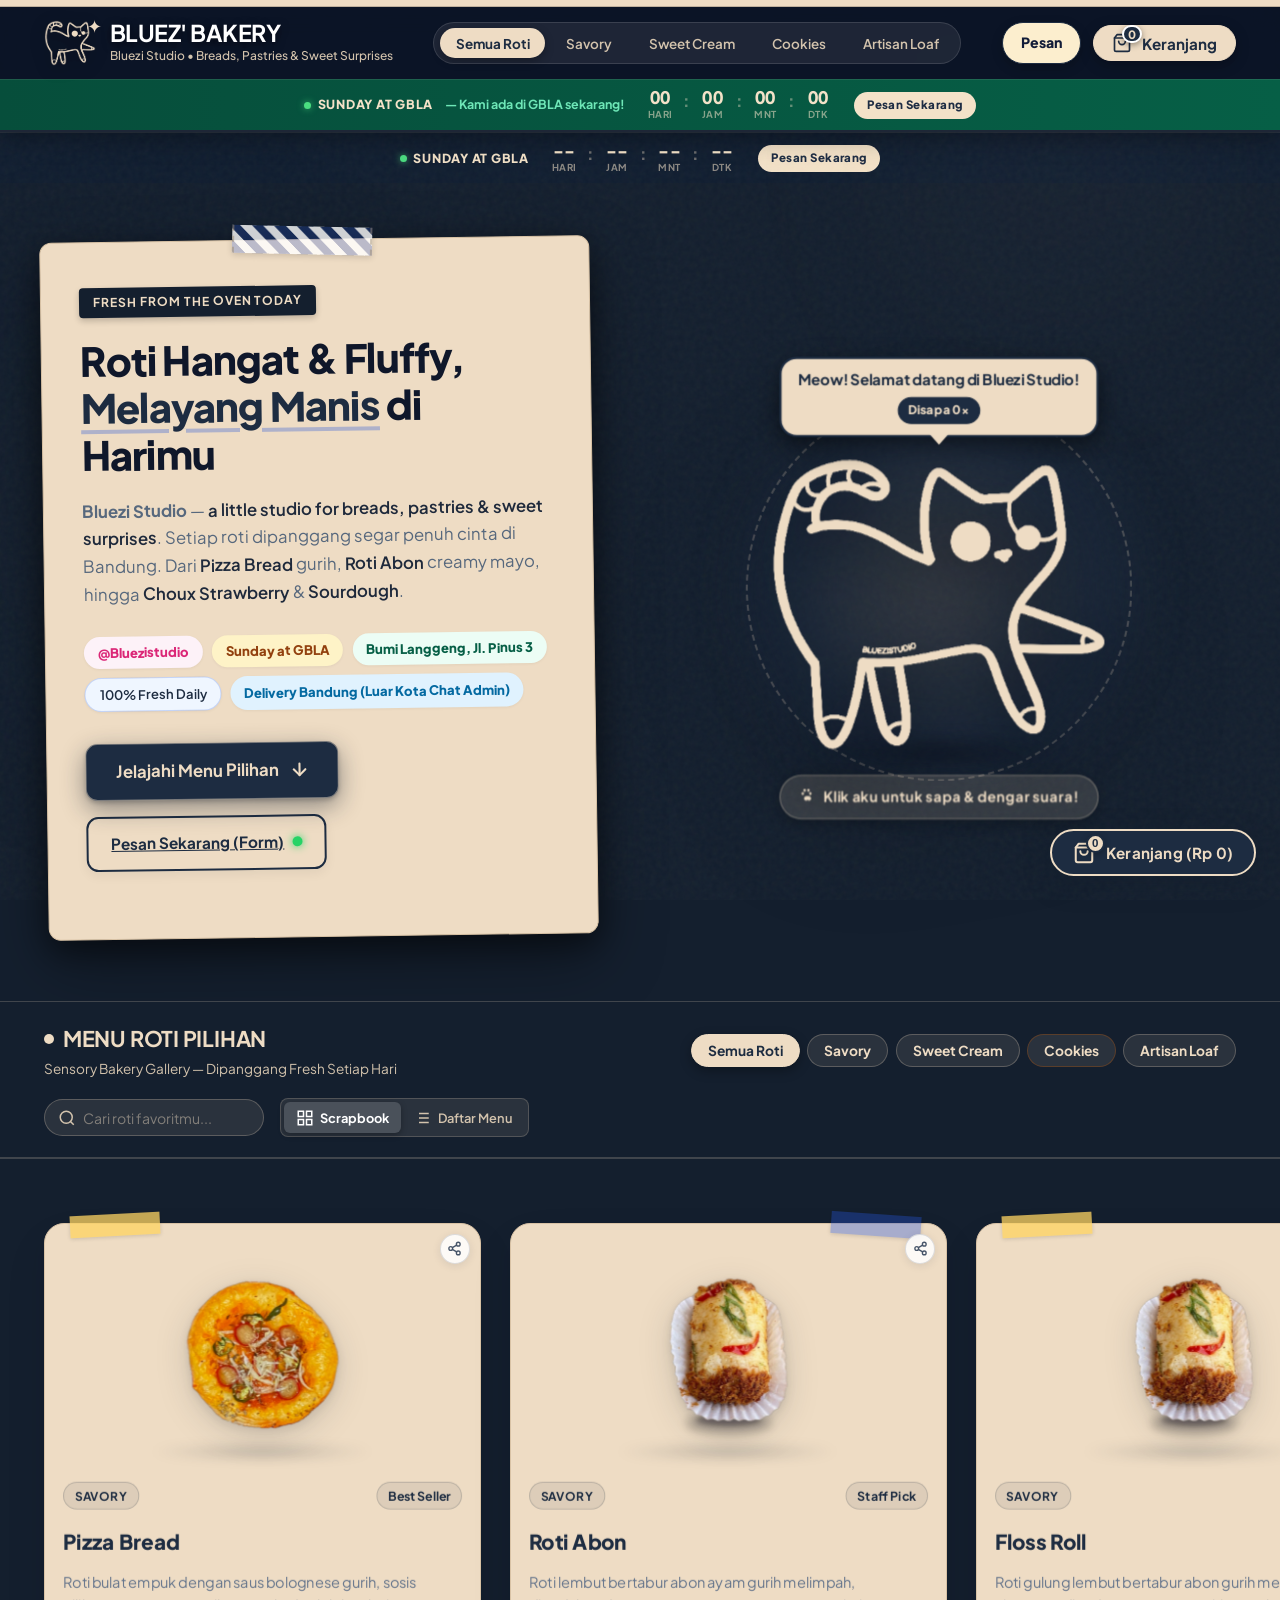
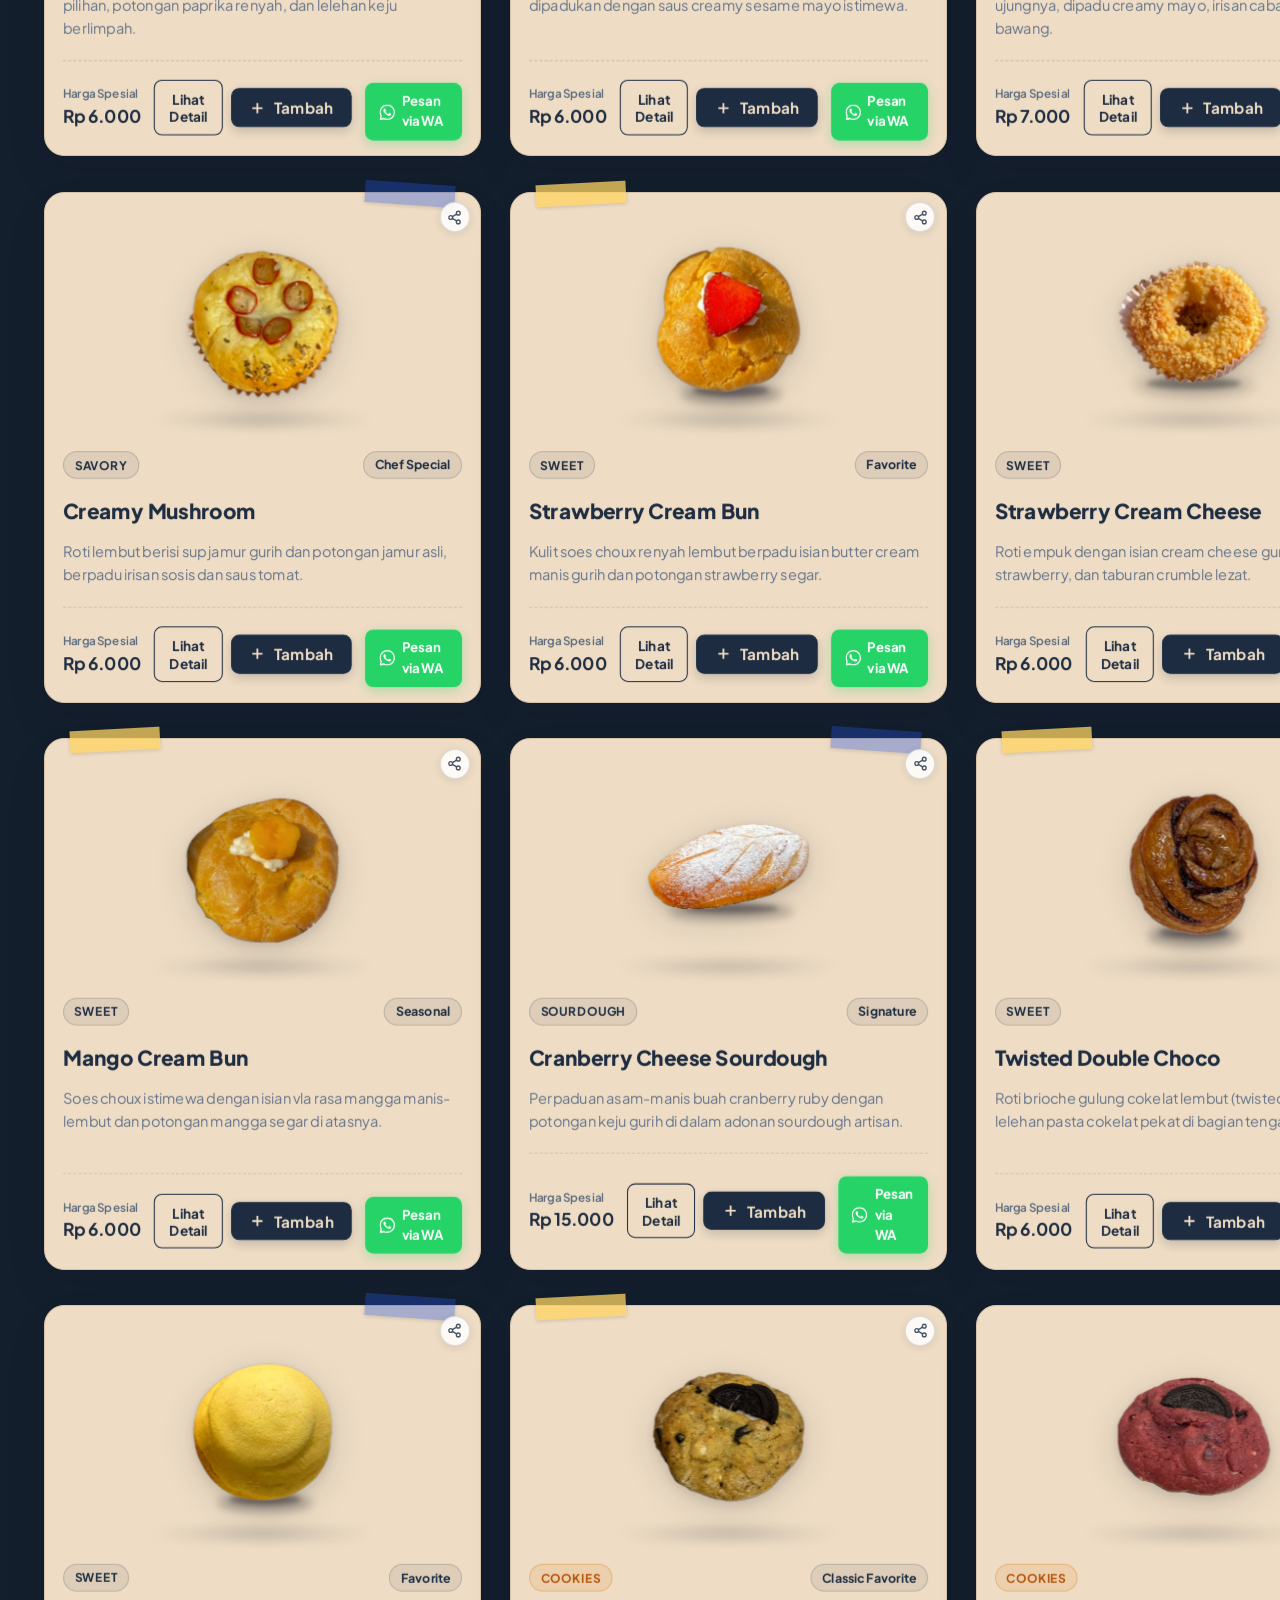
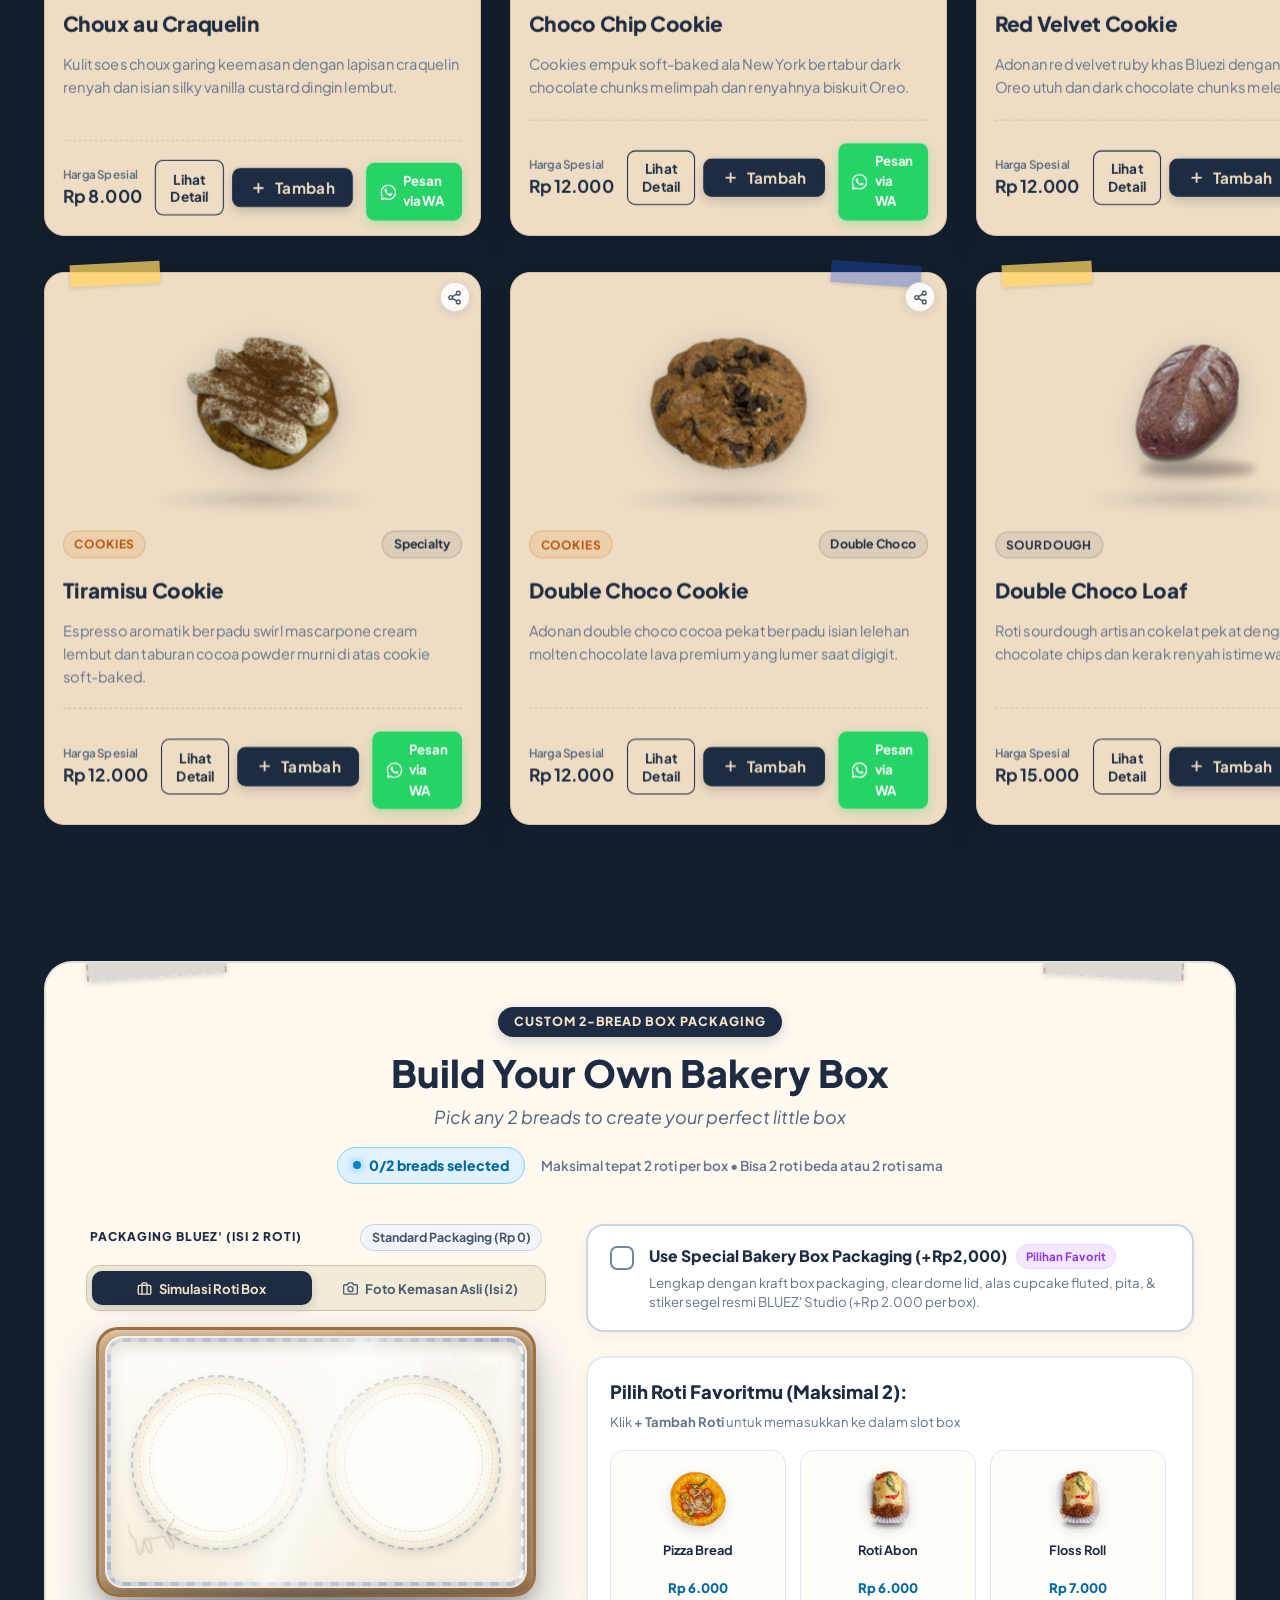
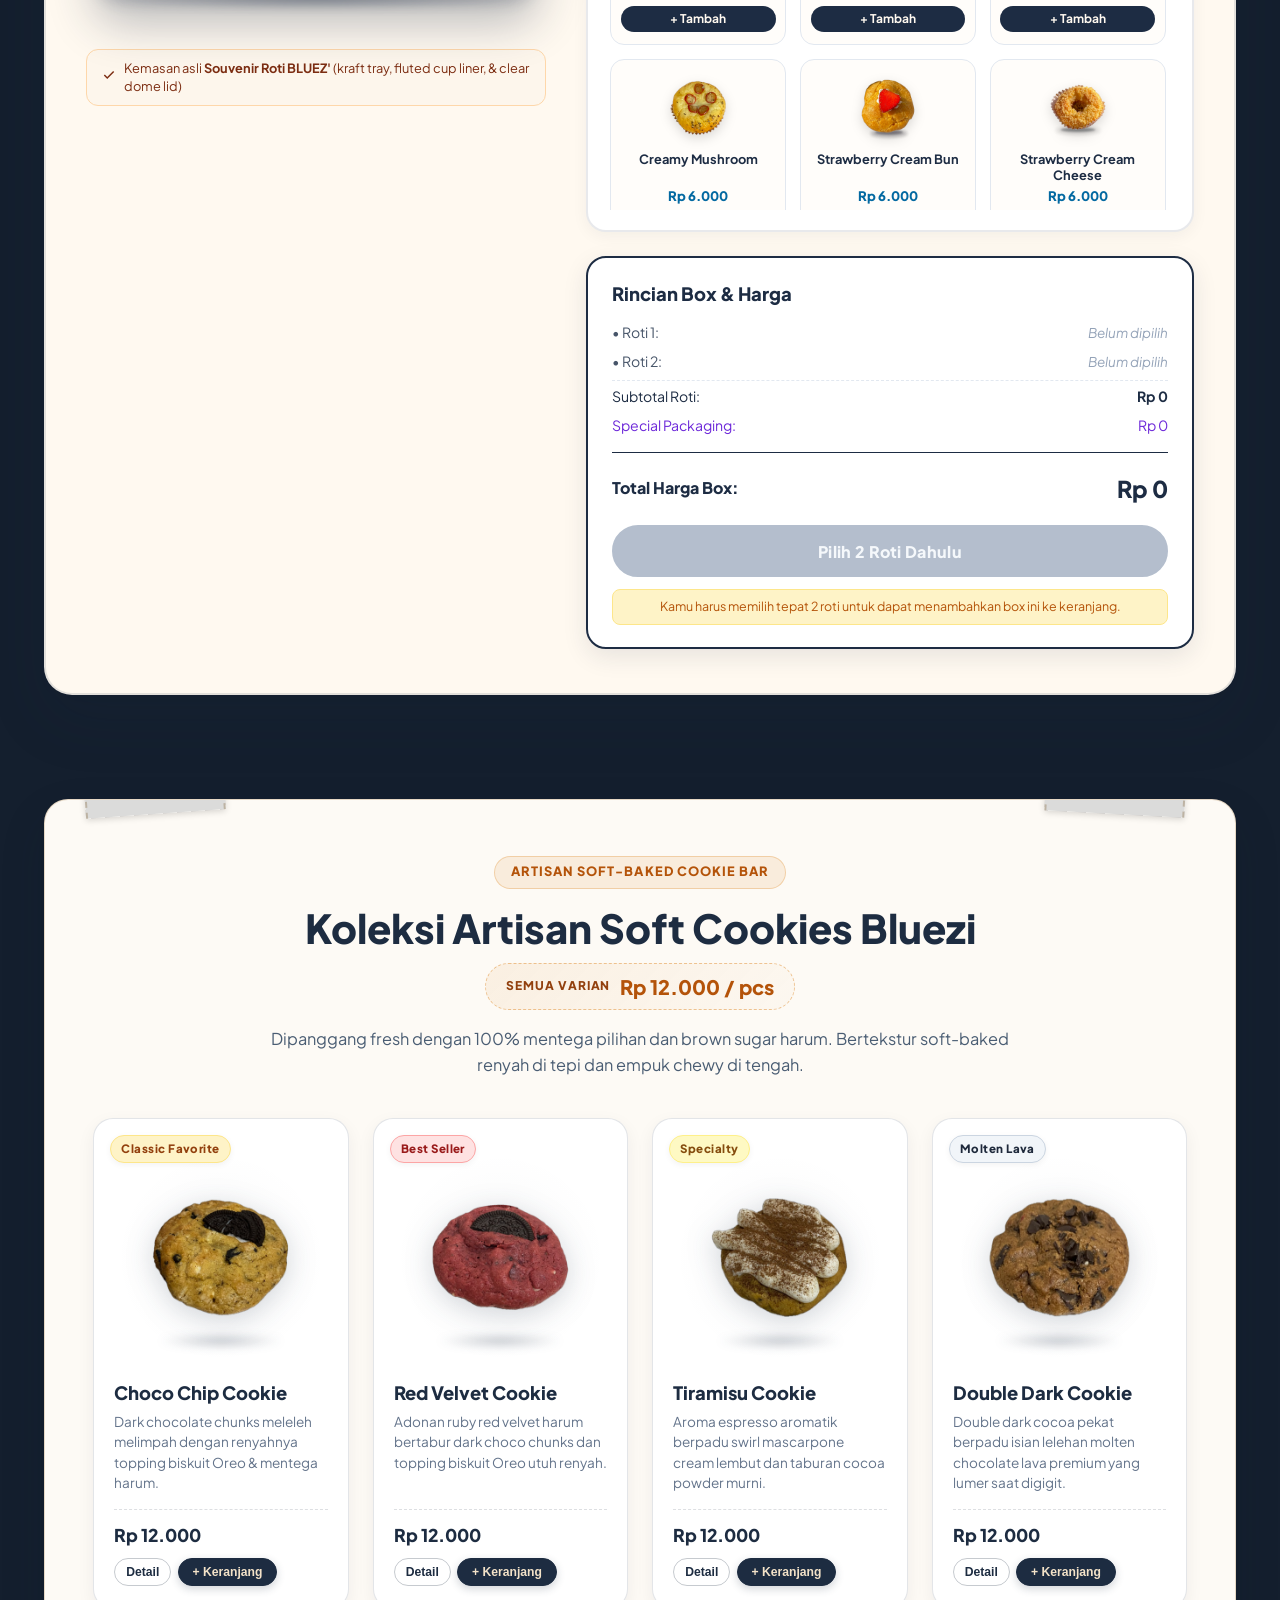
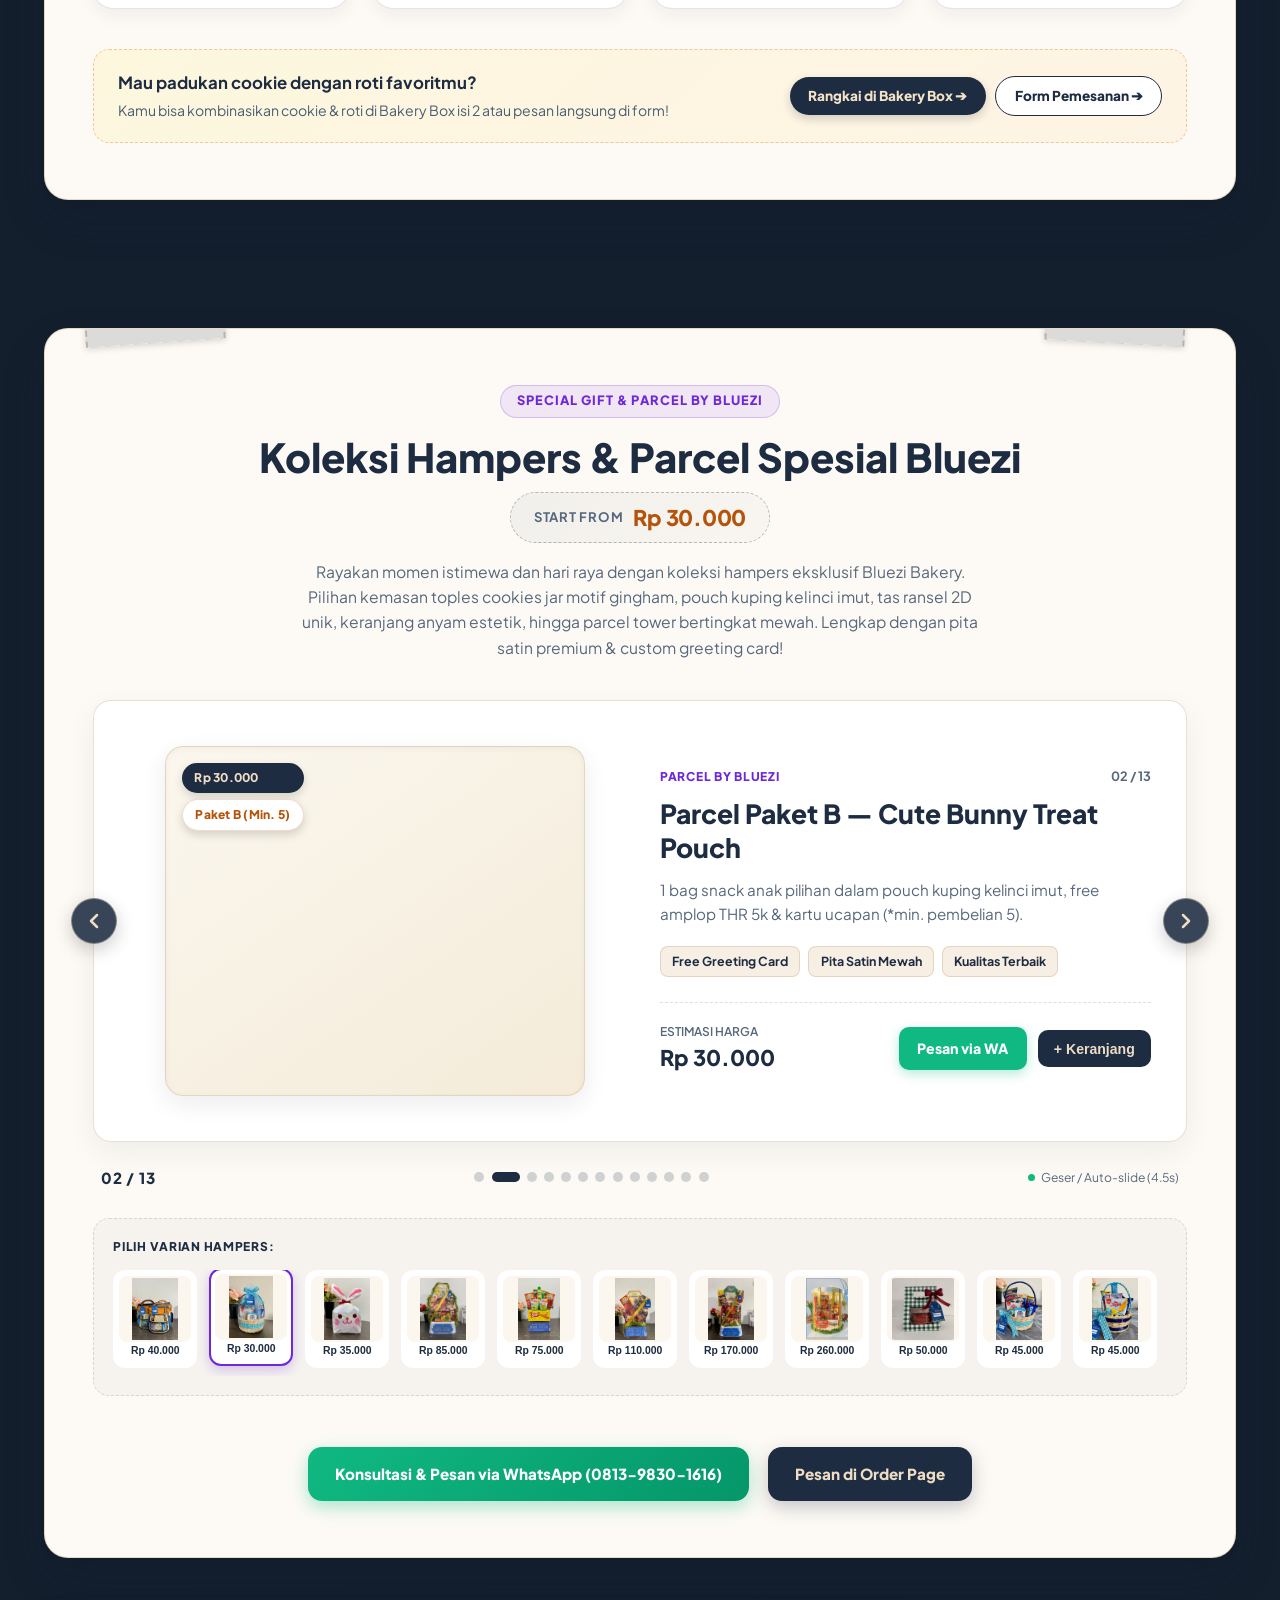
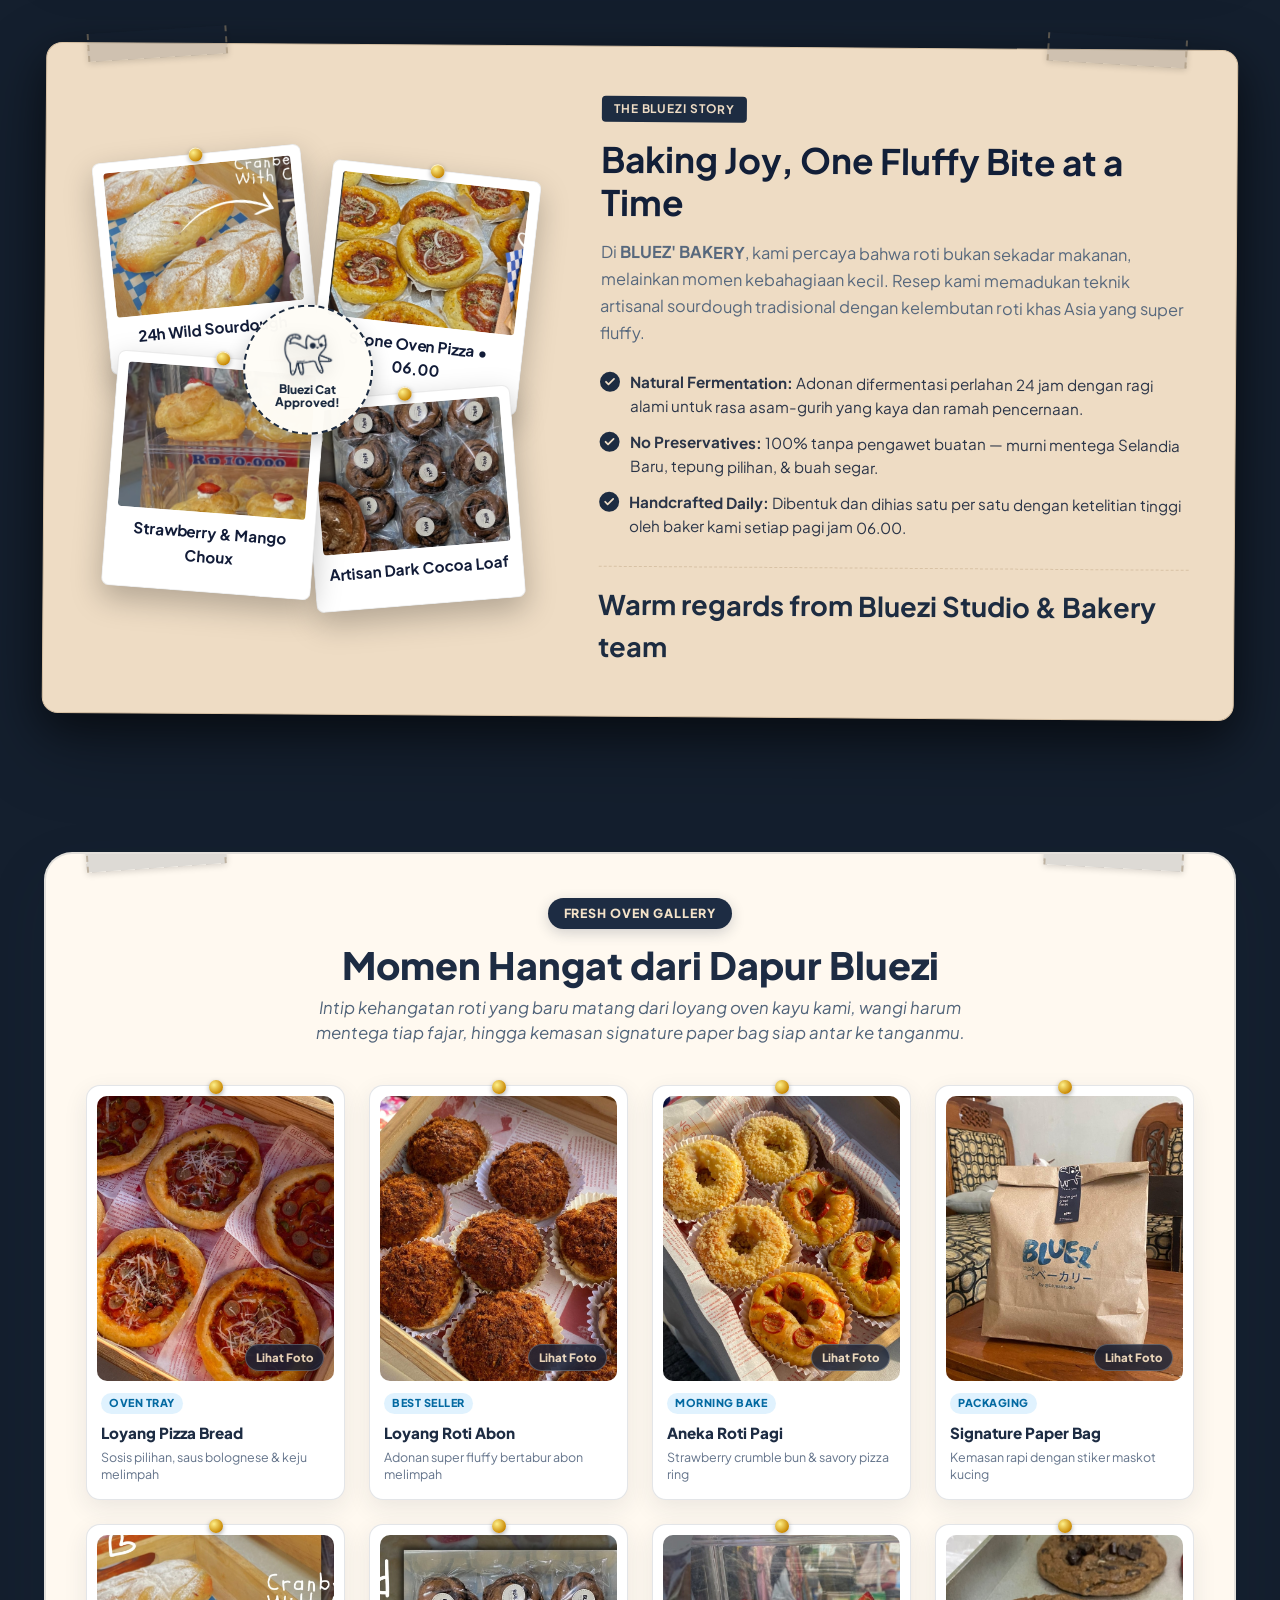
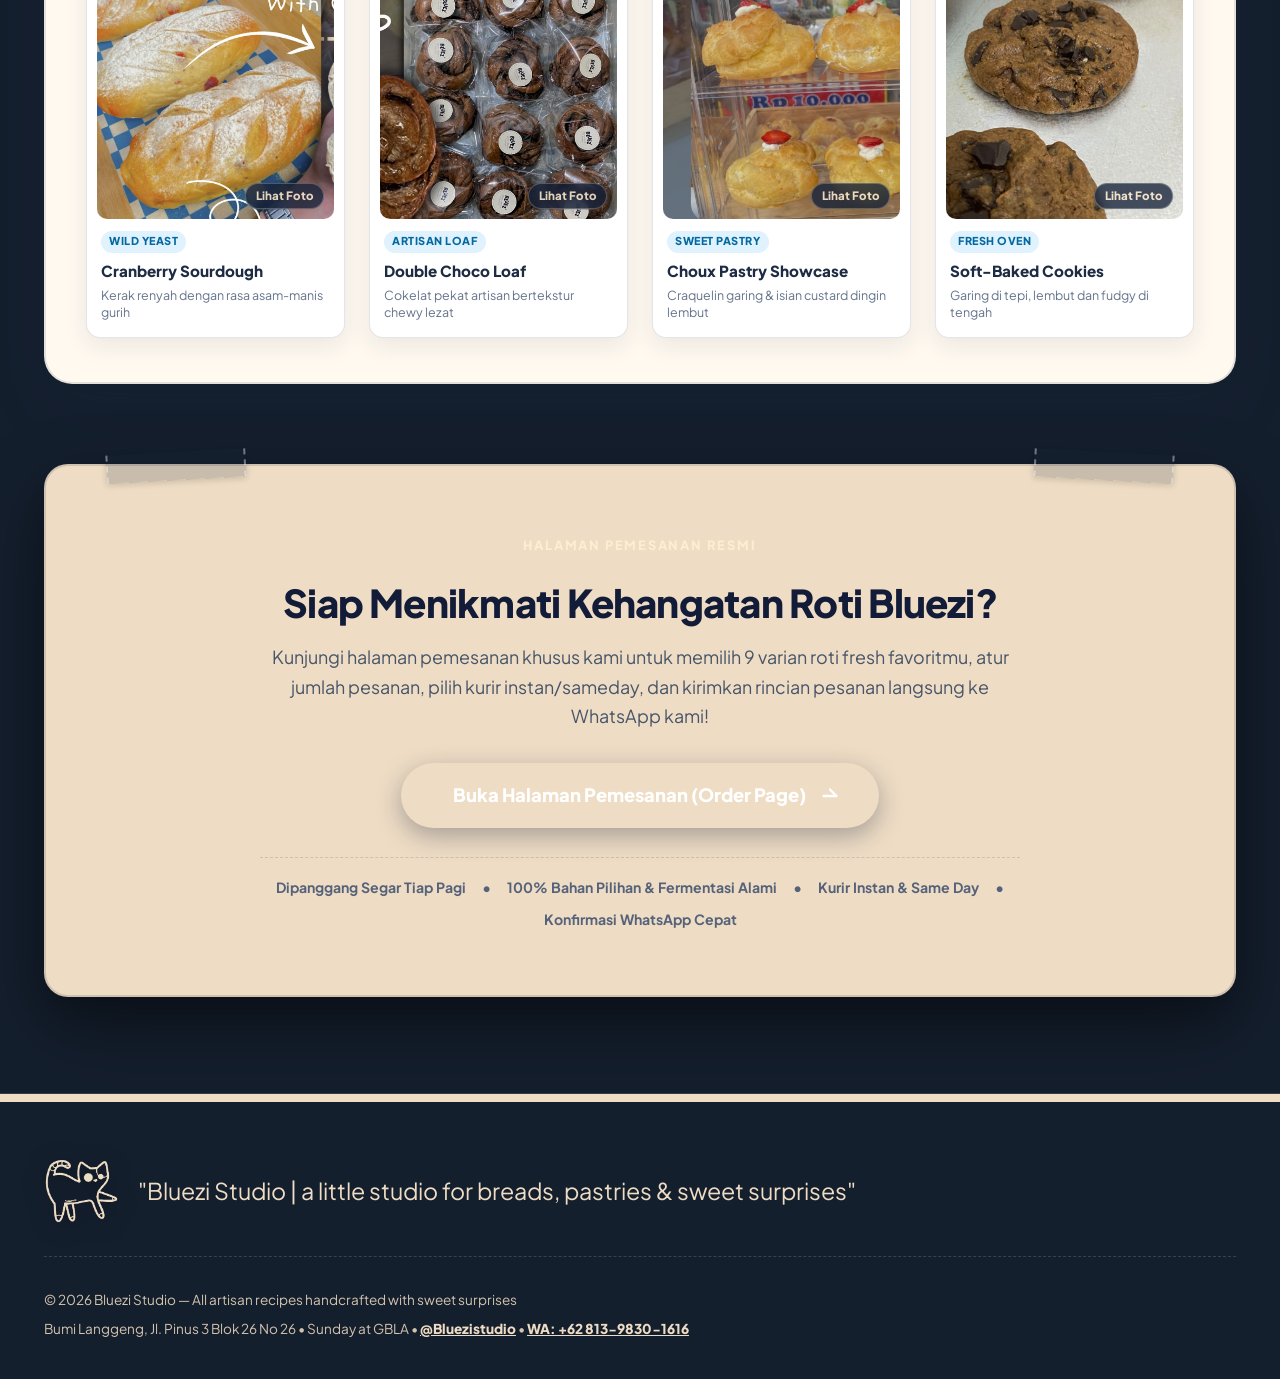
==== commit 431ab9fc: "feat: add product share button with Web Share API + toast fallback" ====
--- a/index.html
+++ b/index.html
@@ -17,7 +17,7 @@
   <link rel="icon" type="image/png" sizes="16x16" href="assets/brand/favicon-16x16.png">
   <link rel="apple-touch-icon" sizes="180x180" href="apple-touch-icon.png">
   
-  <link rel="stylesheet" href="style.css?v=countdown_v14">
+  <link rel="stylesheet" href="style.css?v=countdown_v15">
 </head>
 <body class="scrapbook-theme">
   <!-- Navy Paper Ambient Background -->
@@ -1310,6 +1310,6 @@
     </div>
   </footer>
 
-  <script src="app.js?v=20261111_v14"></script>
+  <script src="app.js?v=20261111_v15"></script>
 </body>
 </html>
--- a/style.css
+++ b/style.css
@@ -1287,6 +1287,118 @@
   flex: 1;
 }
 
+/* Share button — pojok kanan atas card */
+.btn-card-share {
+  position: absolute;
+  top: 0.6rem;
+  right: 0.65rem;
+  z-index: 10;
+  width: 30px;
+  height: 30px;
+  display: flex;
+  align-items: center;
+  justify-content: center;
+  background: rgba(255, 255, 255, 0.85);
+  backdrop-filter: blur(6px);
+  -webkit-backdrop-filter: blur(6px);
+  border: 1.5px solid rgba(29, 44, 67, 0.15);
+  border-radius: 50%;
+  color: #475569;
+  cursor: pointer;
+  transition: background 0.18s ease, color 0.18s ease, transform 0.15s ease;
+  box-shadow: 0 2px 8px rgba(29, 44, 67, 0.1);
+}
+
+.btn-card-share:hover {
+  background: #1D2C43;
+  color: #F3E2C8;
+  border-color: #1D2C43;
+  transform: scale(1.1);
+}
+
+.btn-card-share:active {
+  transform: scale(0.96);
+}
+
+/* Share Toast Notification */
+.share-toast {
+  position: fixed;
+  bottom: 5rem;
+  left: 50%;
+  transform: translateX(-50%);
+  z-index: 9999;
+  display: flex;
+  align-items: center;
+  gap: 0.65rem;
+  background: #1D2C43;
+  color: #F3E2C8;
+  padding: 0.65rem 1rem;
+  border-radius: 999px;
+  box-shadow: 0 8px 28px rgba(29, 44, 67, 0.35);
+  font-family: var(--font-body);
+  font-size: 0.82rem;
+  font-weight: 600;
+  white-space: nowrap;
+  animation: toastSlideUp 0.3s ease;
+  max-width: calc(100vw - 2rem);
+}
+
+.share-toast.is-hiding {
+  animation: toastSlideDown 0.35s ease forwards;
+}
+
+@keyframes toastSlideUp {
+  from { opacity: 0; transform: translateX(-50%) translateY(12px); }
+  to   { opacity: 1; transform: translateX(-50%) translateY(0); }
+}
+
+@keyframes toastSlideDown {
+  from { opacity: 1; transform: translateX(-50%) translateY(0); }
+  to   { opacity: 0; transform: translateX(-50%) translateY(12px); }
+}
+
+.share-toast-msg {
+  flex: 1;
+  font-size: 0.78rem;
+  white-space: normal;
+  line-height: 1.3;
+}
+
+.share-toast-wa {
+  display: inline-flex;
+  align-items: center;
+  background: #25D366;
+  color: #ffffff;
+  font-family: var(--font-body);
+  font-size: 0.72rem;
+  font-weight: 800;
+  padding: 0.25rem 0.65rem;
+  border-radius: 999px;
+  text-decoration: none;
+  flex-shrink: 0;
+  transition: background 0.15s ease;
+}
+
+.share-toast-wa:hover {
+  background: #1db954;
+}
+
+.share-toast-close {
+  background: none;
+  border: none;
+  color: rgba(243, 226, 200, 0.6);
+  cursor: pointer;
+  display: flex;
+  align-items: center;
+  padding: 0;
+  flex-shrink: 0;
+  transition: color 0.15s ease;
+}
+
+.share-toast-close:hover {
+  color: #F3E2C8;
+}
+
 .product-3d-card:hover .card-3d-inner {
   box-shadow: 
     0 16px 36px rgba(20, 31, 46, 0.16),
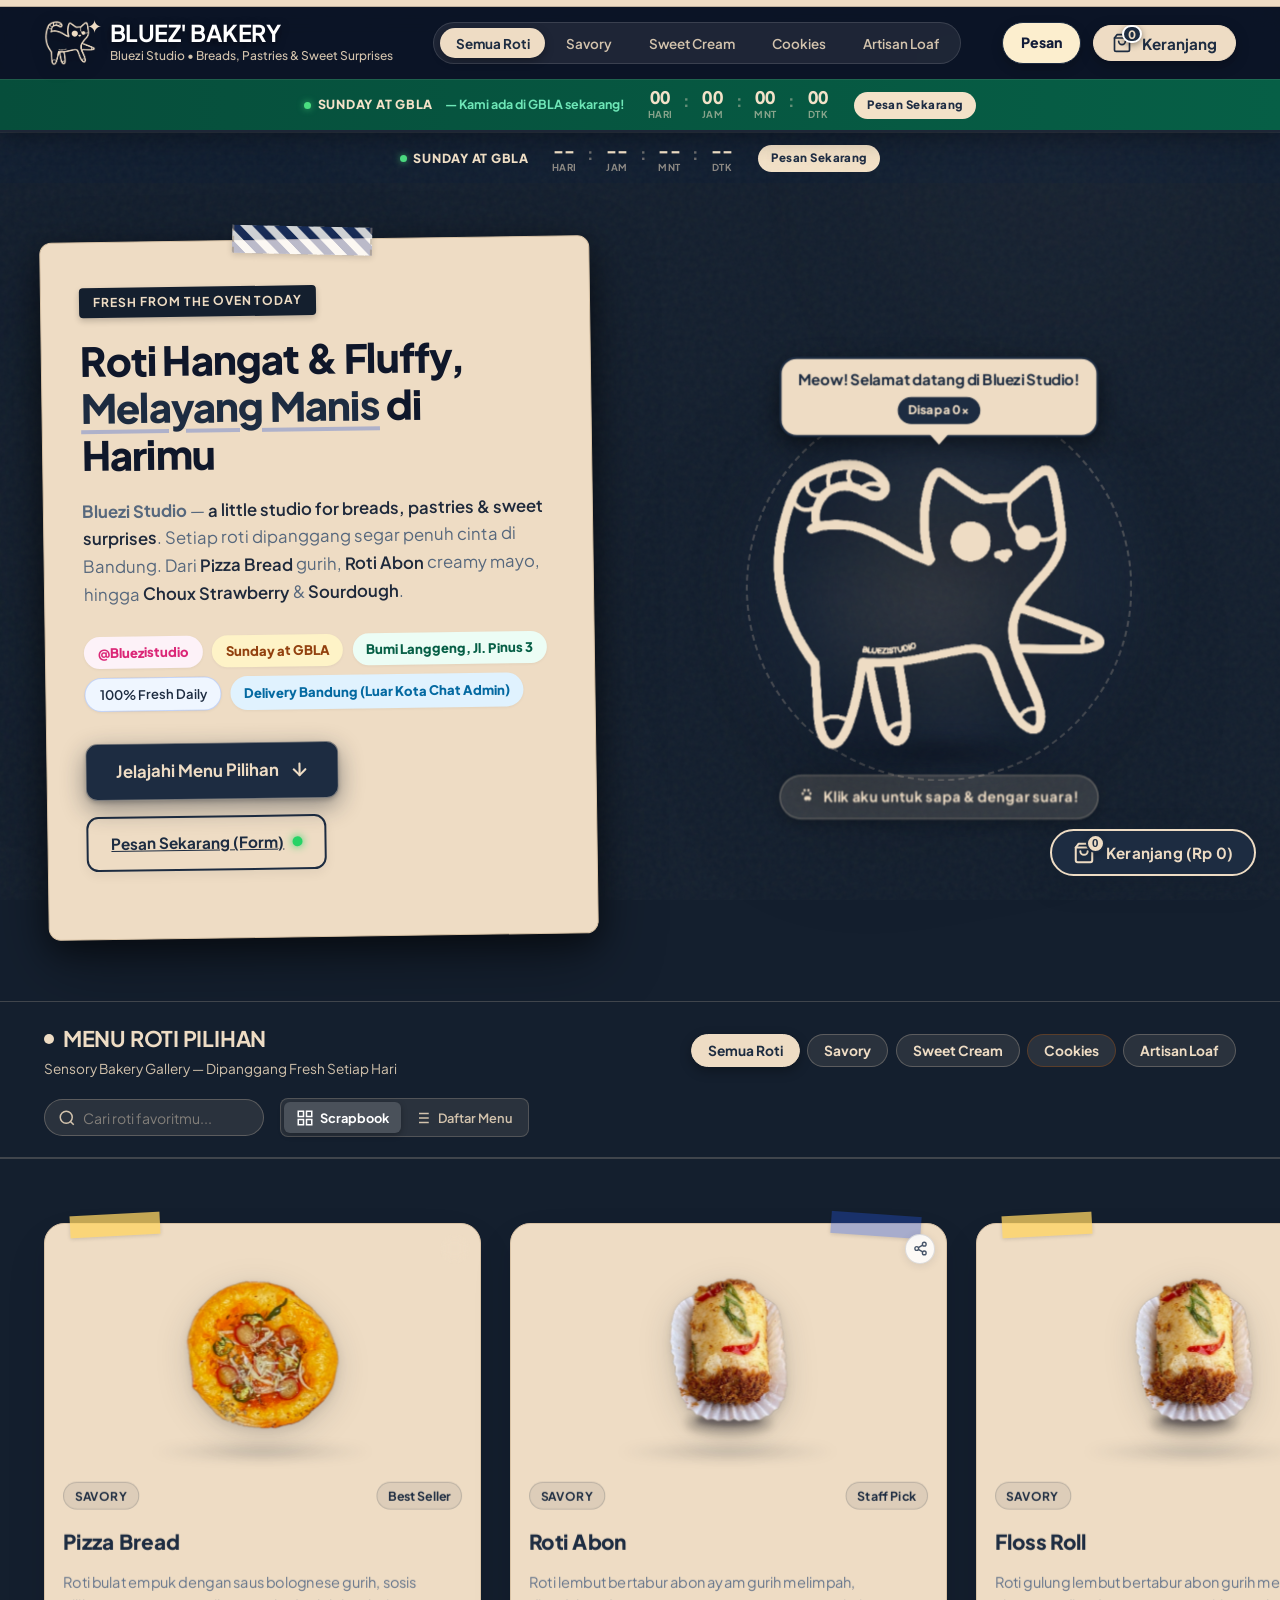
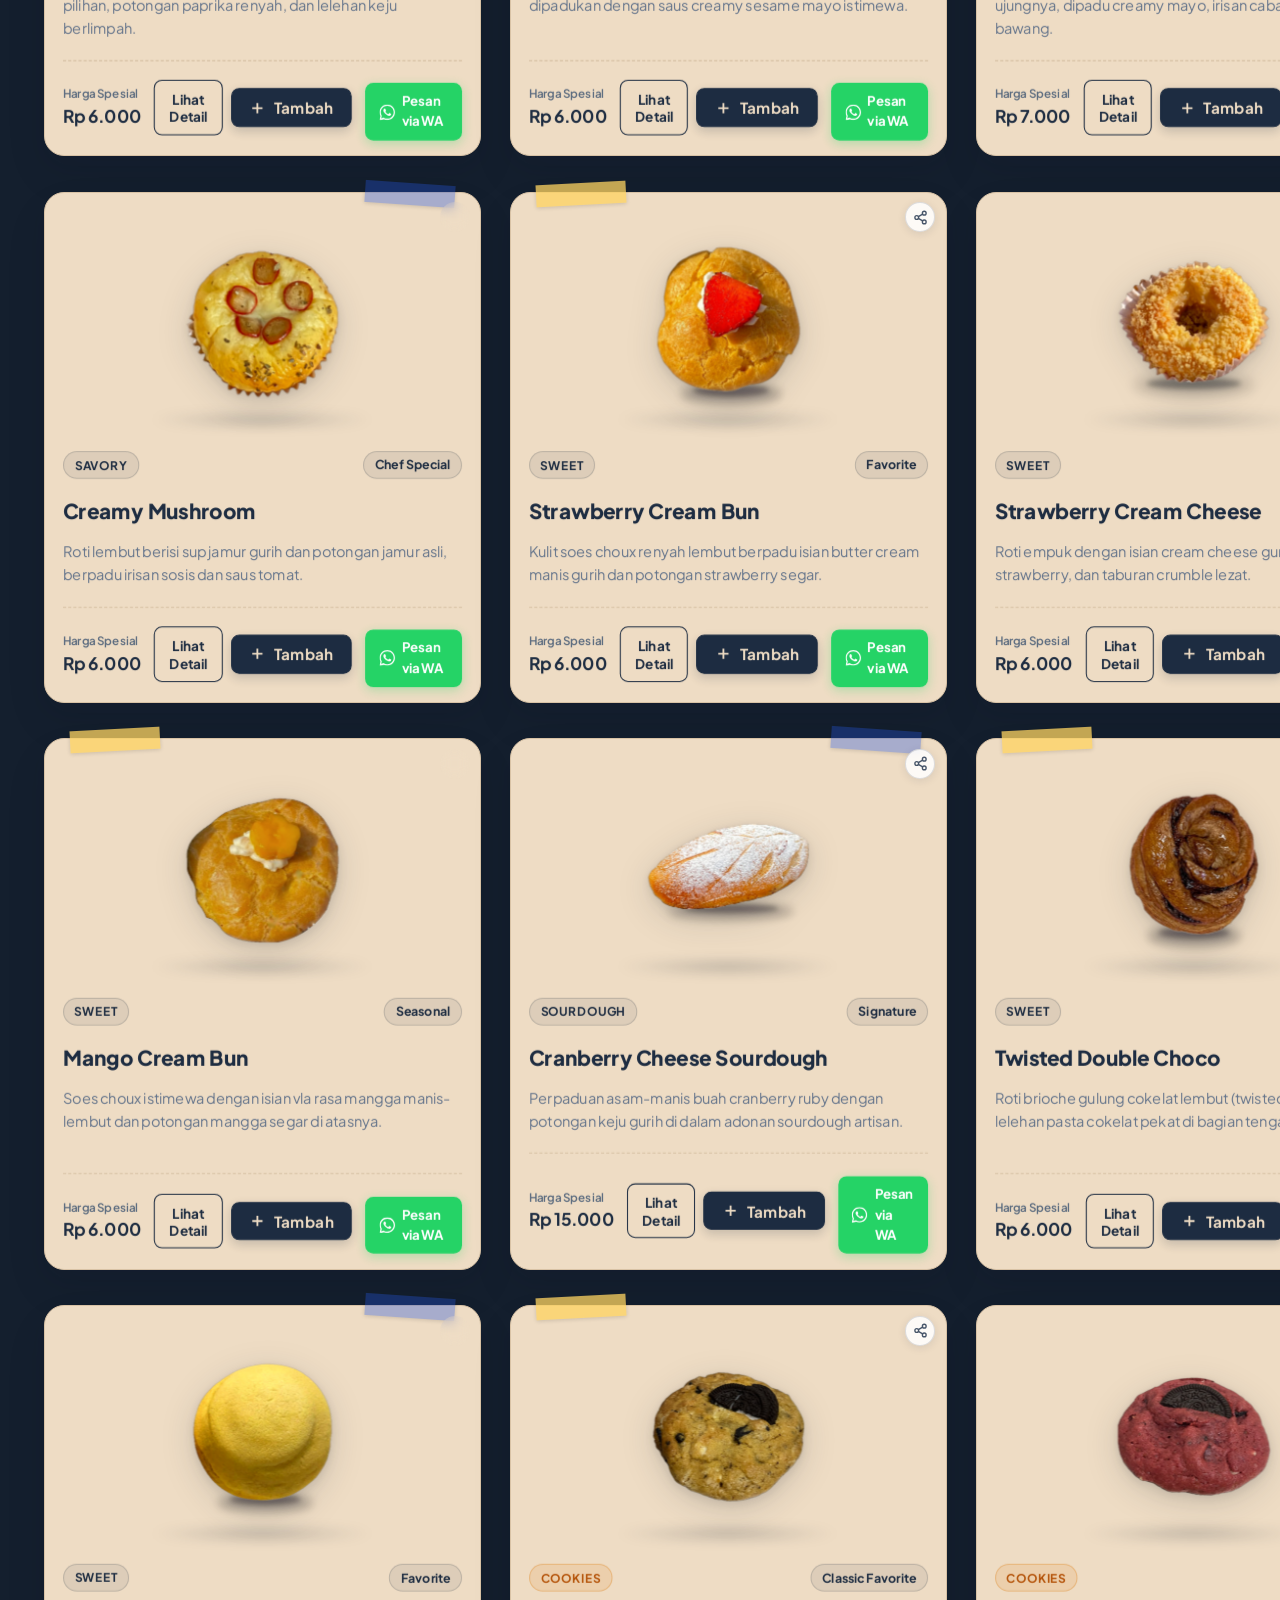
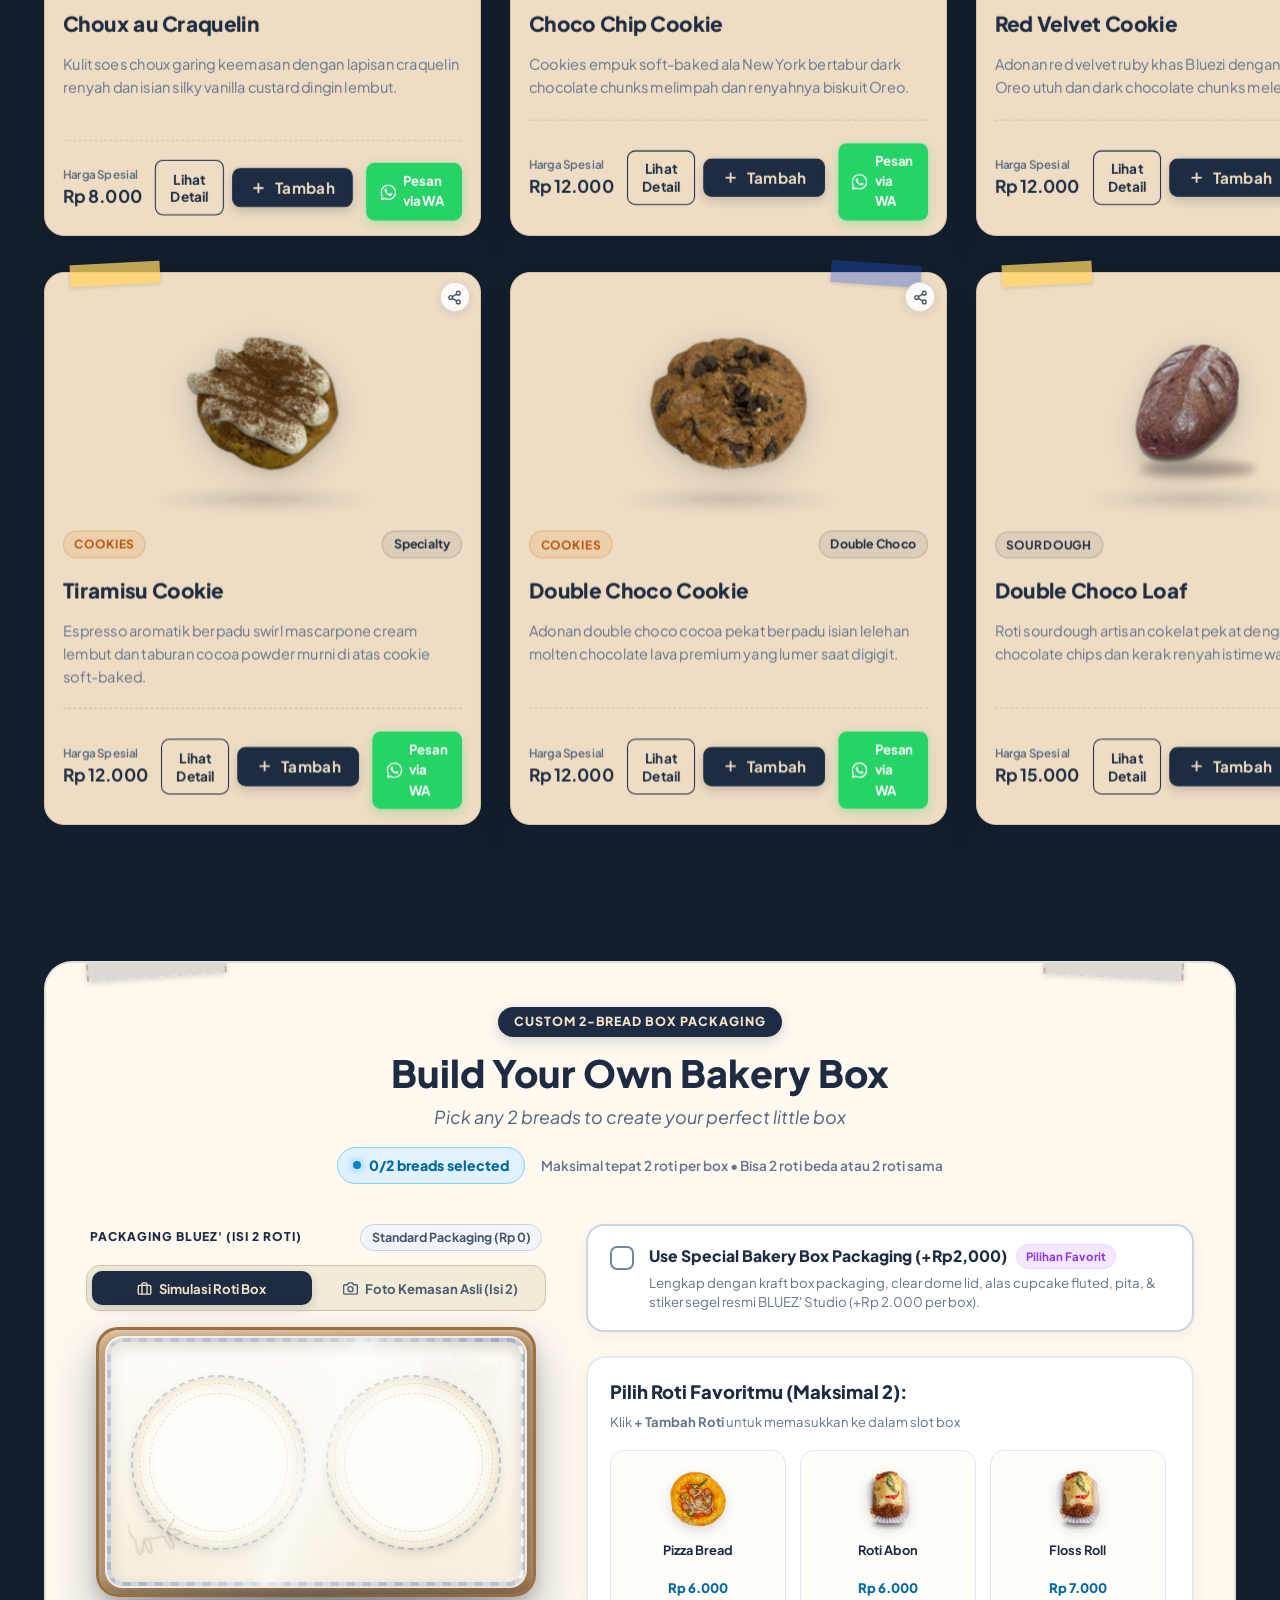
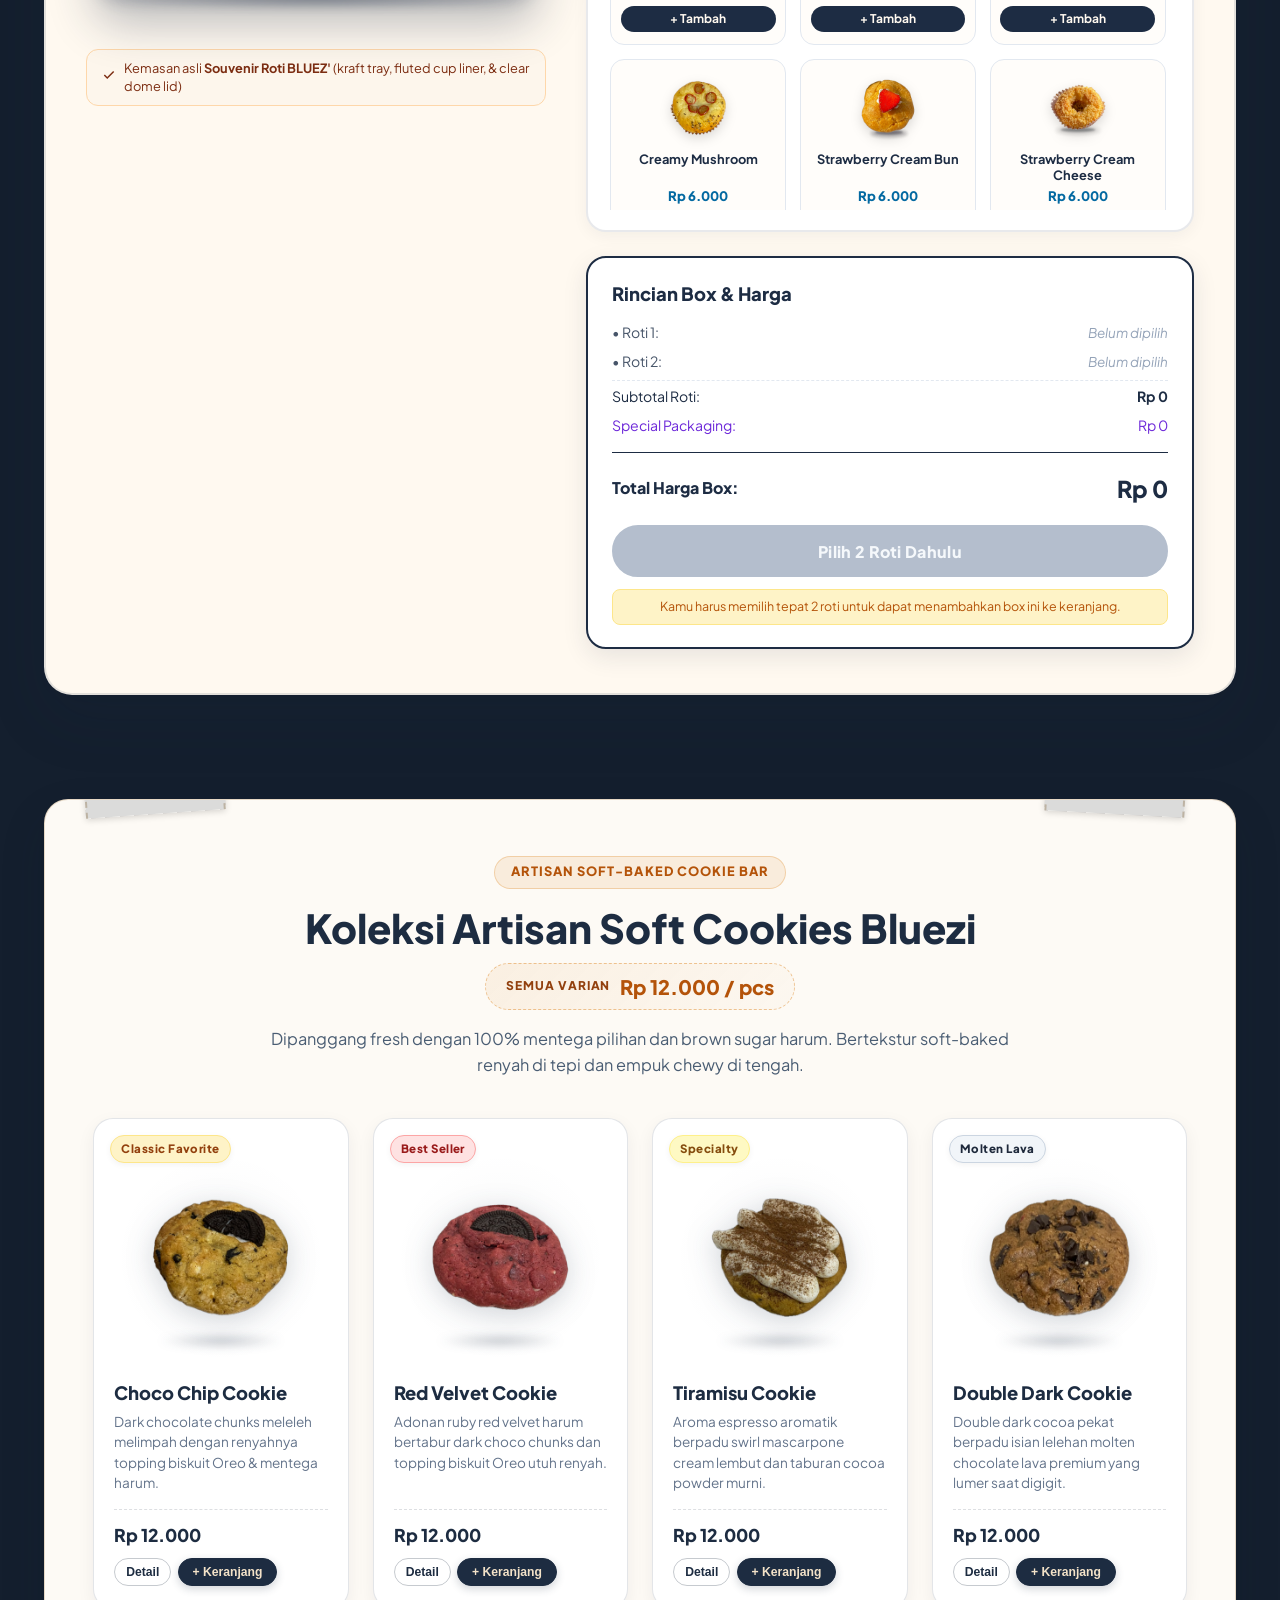
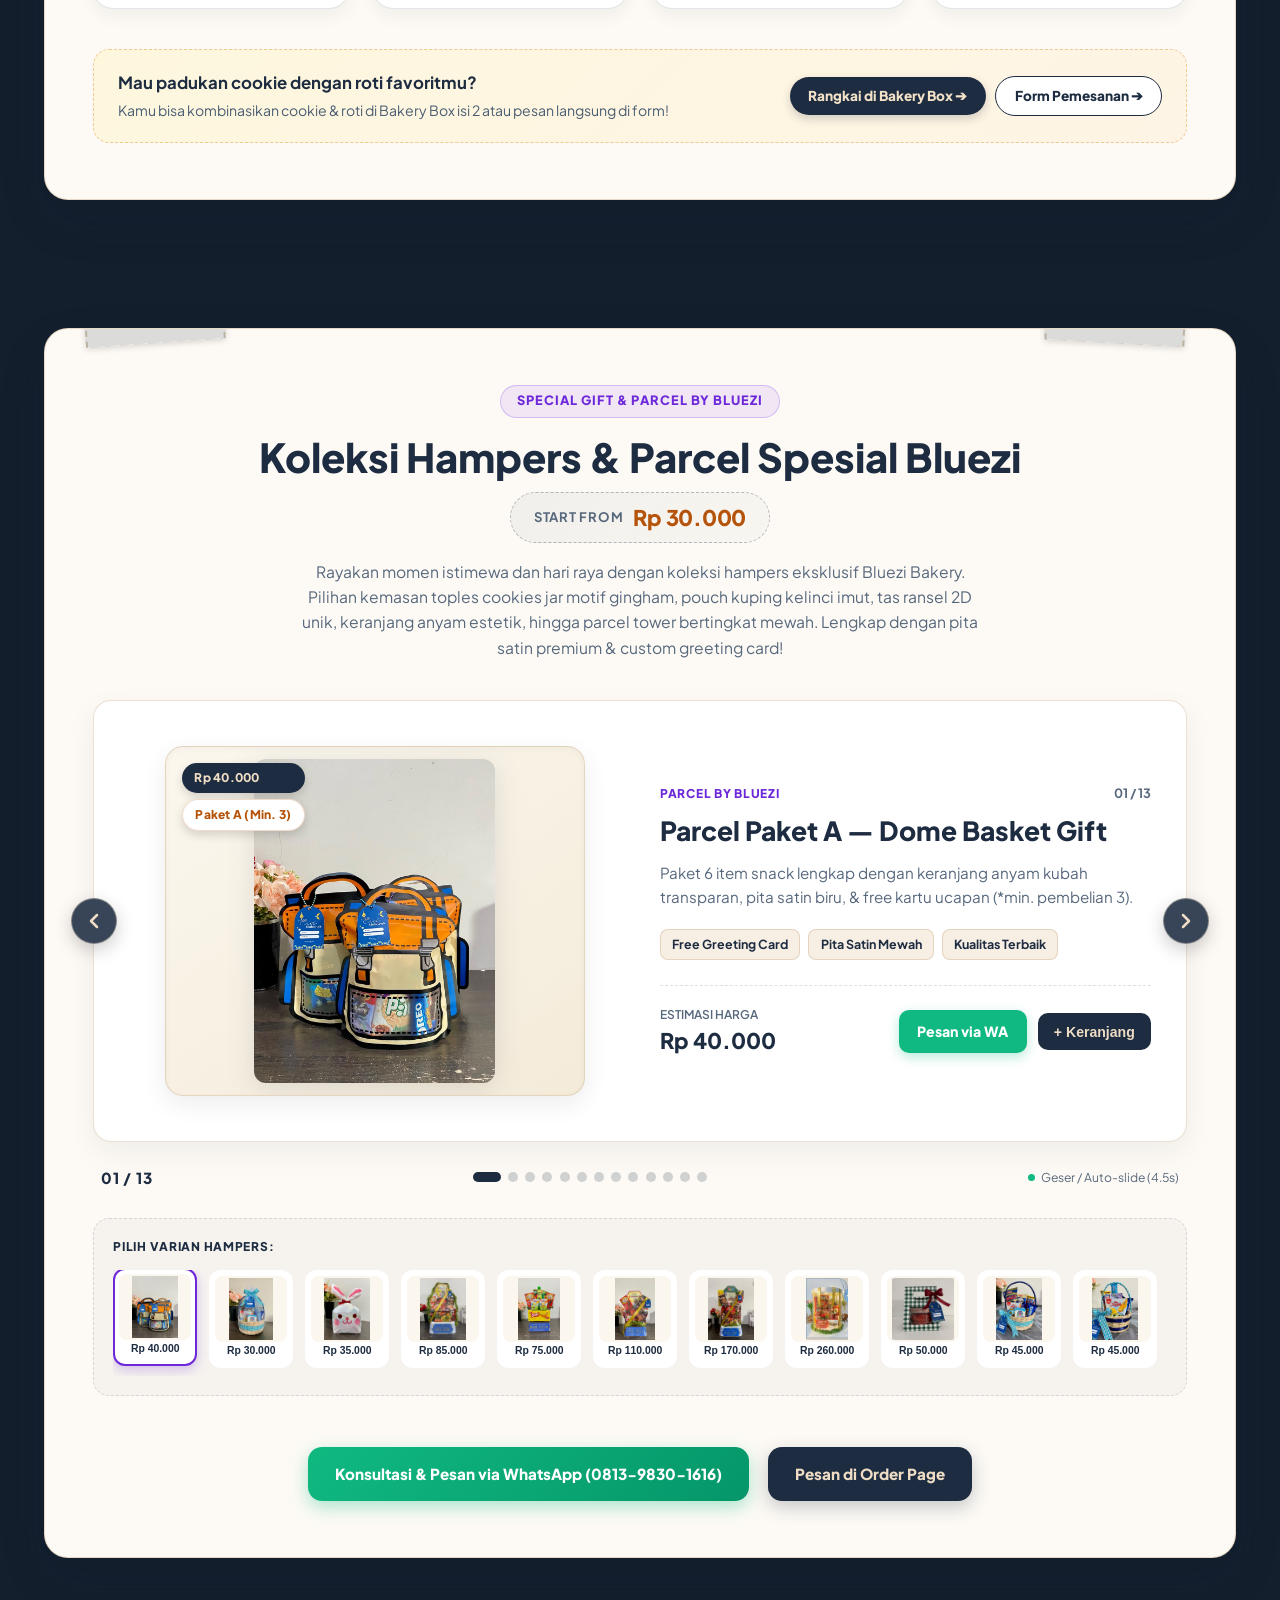
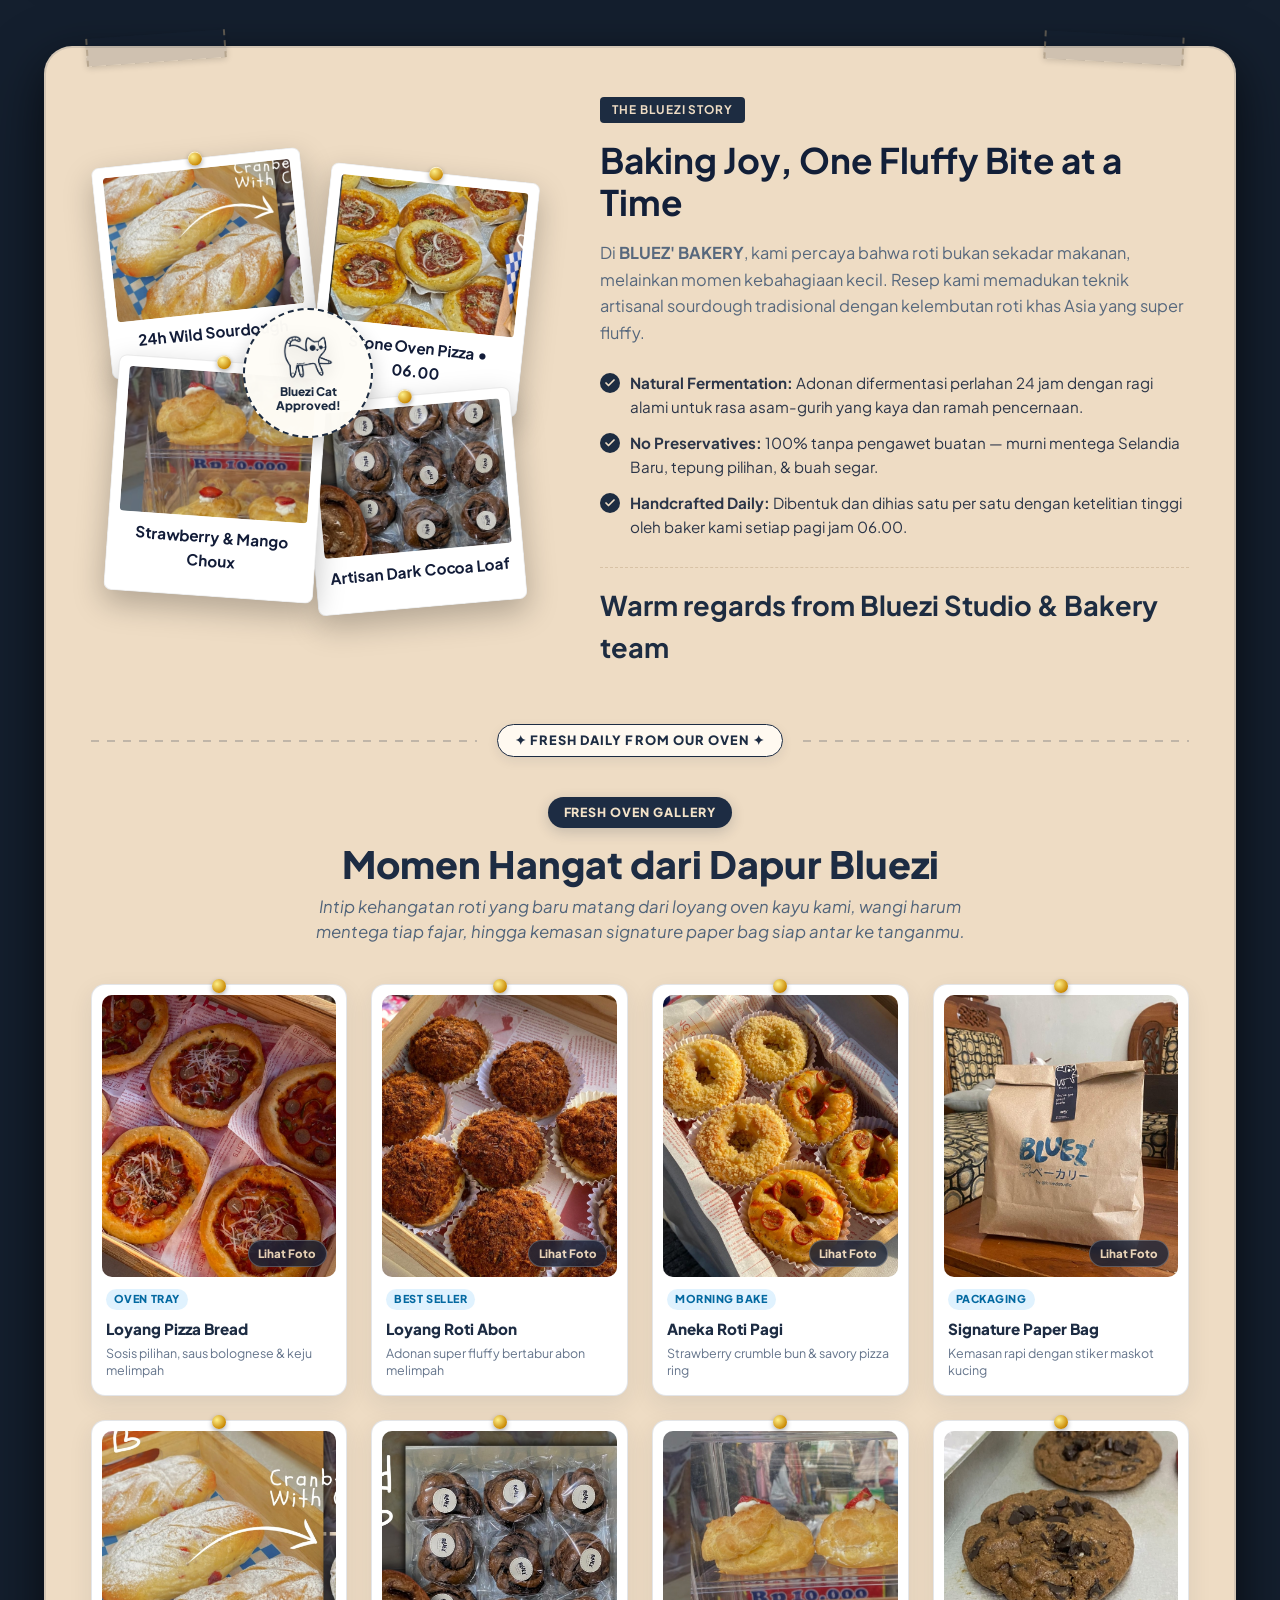
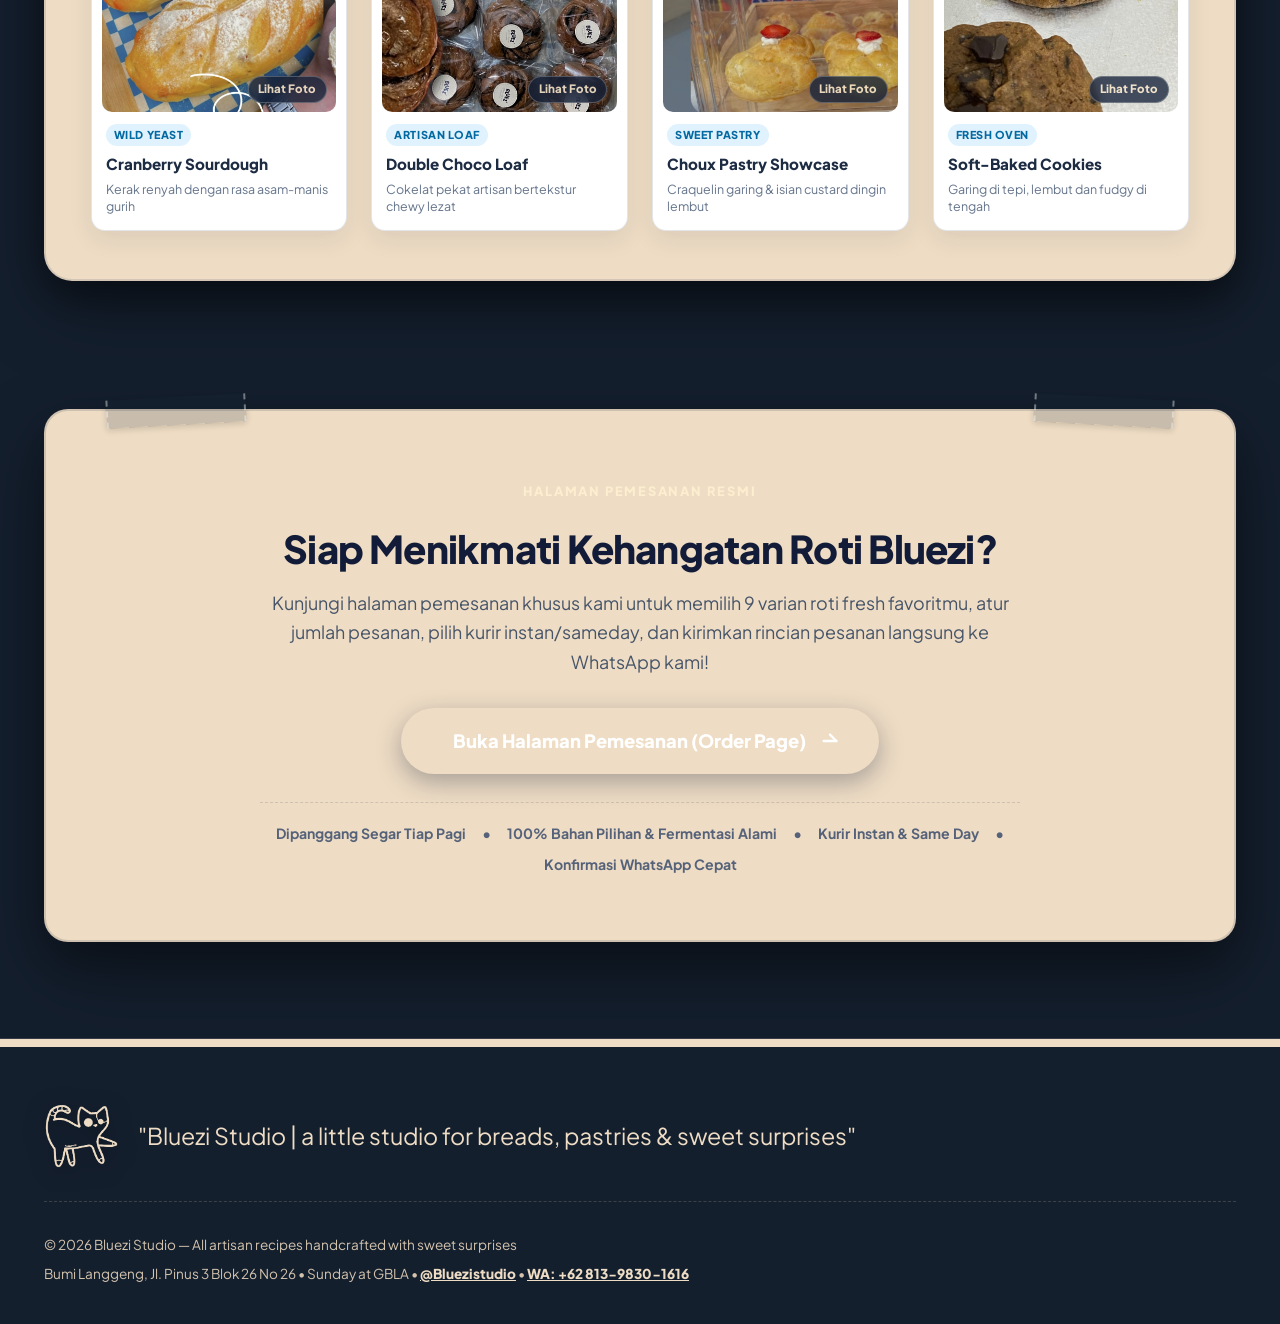
==== commit a2c6a0be: "feat: merge Bluezi Story and Fresh Oven Moments into one unified scrapbook board" ====
--- a/index.html
+++ b/index.html
@@ -17,7 +17,7 @@
   <link rel="icon" type="image/png" sizes="16x16" href="assets/brand/favicon-16x16.png">
   <link rel="apple-touch-icon" sizes="180x180" href="apple-touch-icon.png">
   
-  <link rel="stylesheet" href="style.css?v=countdown_v15">
+  <link rel="stylesheet" href="style.css?v=unified_story_v16">
 </head>
 <body class="scrapbook-theme">
   <!-- Navy Paper Ambient Background -->
@@ -863,18 +863,13 @@
             </div>
           </div>
         </div>
-      </div>
-    </div>
-  </section>
-
-  <!-- ================================================================= -->
-  <!-- Bluezi Oven & Bakery Moments Photo Gallery -->
-  <!-- ================================================================= -->
-  <section class="bakery-moments-section" id="bakery-gallery">
-    <div class="container">
-      <div class="moments-board paper-torn-edge">
-        <div class="washi-tape washi-tape-left" aria-hidden="true"></div>
-        <div class="washi-tape washi-tape-right" aria-hidden="true"></div>
+
+        <!-- Scrapbook Divider: Menghubungkan Kisah & Momen Fresh Oven -->
+        <div class="story-moments-divider" id="bakery-gallery">
+          <span class="divider-line"></span>
+          <span class="divider-stamp">✦ Fresh Daily from Our Oven ✦</span>
+          <span class="divider-line"></span>
+        </div>
 
         <div class="moments-header">
           <div class="moments-badge">FRESH OVEN GALLERY</div>
@@ -1310,6 +1305,6 @@
     </div>
   </footer>
 
-  <script src="app.js?v=20261111_v15"></script>
+  <script src="app.js?v=20261111_v16"></script>
 </body>
 </html>
--- a/style.css
+++ b/style.css
@@ -1822,13 +1822,45 @@
 .story-scrapbook-board {
   background: var(--cream-base);
   color: var(--text-dark);
-  border-radius: 16px;
+  border-radius: 28px;
   padding: 3rem 2.8rem;
   position: relative;
   box-shadow: 
     0 15px 40px rgba(0, 0, 0, 0.45),
     0 30px 80px rgba(0, 0, 0, 0.3);
-  transform: rotate(0.4deg);
+  border: 2px solid rgba(29, 44, 67, 0.12);
+  transform: none;
+}
+
+/* Washi Divider linking Story narrative to Fresh Oven Gallery */
+.story-moments-divider {
+  display: flex;
+  align-items: center;
+  justify-content: center;
+  gap: 1.25rem;
+  margin: 3.5rem 0 2.5rem;
+  position: relative;
+}
+
+.story-moments-divider .divider-line {
+  flex: 1;
+  height: 2px;
+  background: repeating-linear-gradient(90deg, #1D2C43, #1D2C43 8px, transparent 8px, transparent 16px);
+  opacity: 0.22;
+}
+
+.story-moments-divider .divider-stamp {
+  font-family: var(--font-body);
+  font-size: 0.8rem;
+  font-weight: 800;
+  letter-spacing: 0.08em;
+  text-transform: uppercase;
+  color: #1D2C43;
+  background: #FFF9F0;
+  border: 1.5px solid #1D2C43;
+  padding: 0.35rem 1.1rem;
+  border-radius: 999px;
+  box-shadow: 0 4px 12px rgba(29, 44, 67, 0.08);
 }
 
 .washi-tape-left {
@@ -3729,7 +3761,18 @@
   .story-scrapbook-board {
     padding: 1.8rem 1.15rem 1.5rem;
     transform: none;
-    border-radius: 14px;
+    border-radius: 18px;
+  }
+
+  .story-moments-divider {
+    margin: 2.2rem 0 1.6rem !important;
+    gap: 0.65rem !important;
+  }
+
+  .story-moments-divider .divider-stamp {
+    font-size: 0.68rem !important;
+    padding: 0.25rem 0.75rem !important;
+    letter-spacing: 0.05em !important;
   }
 
   .story-grid {
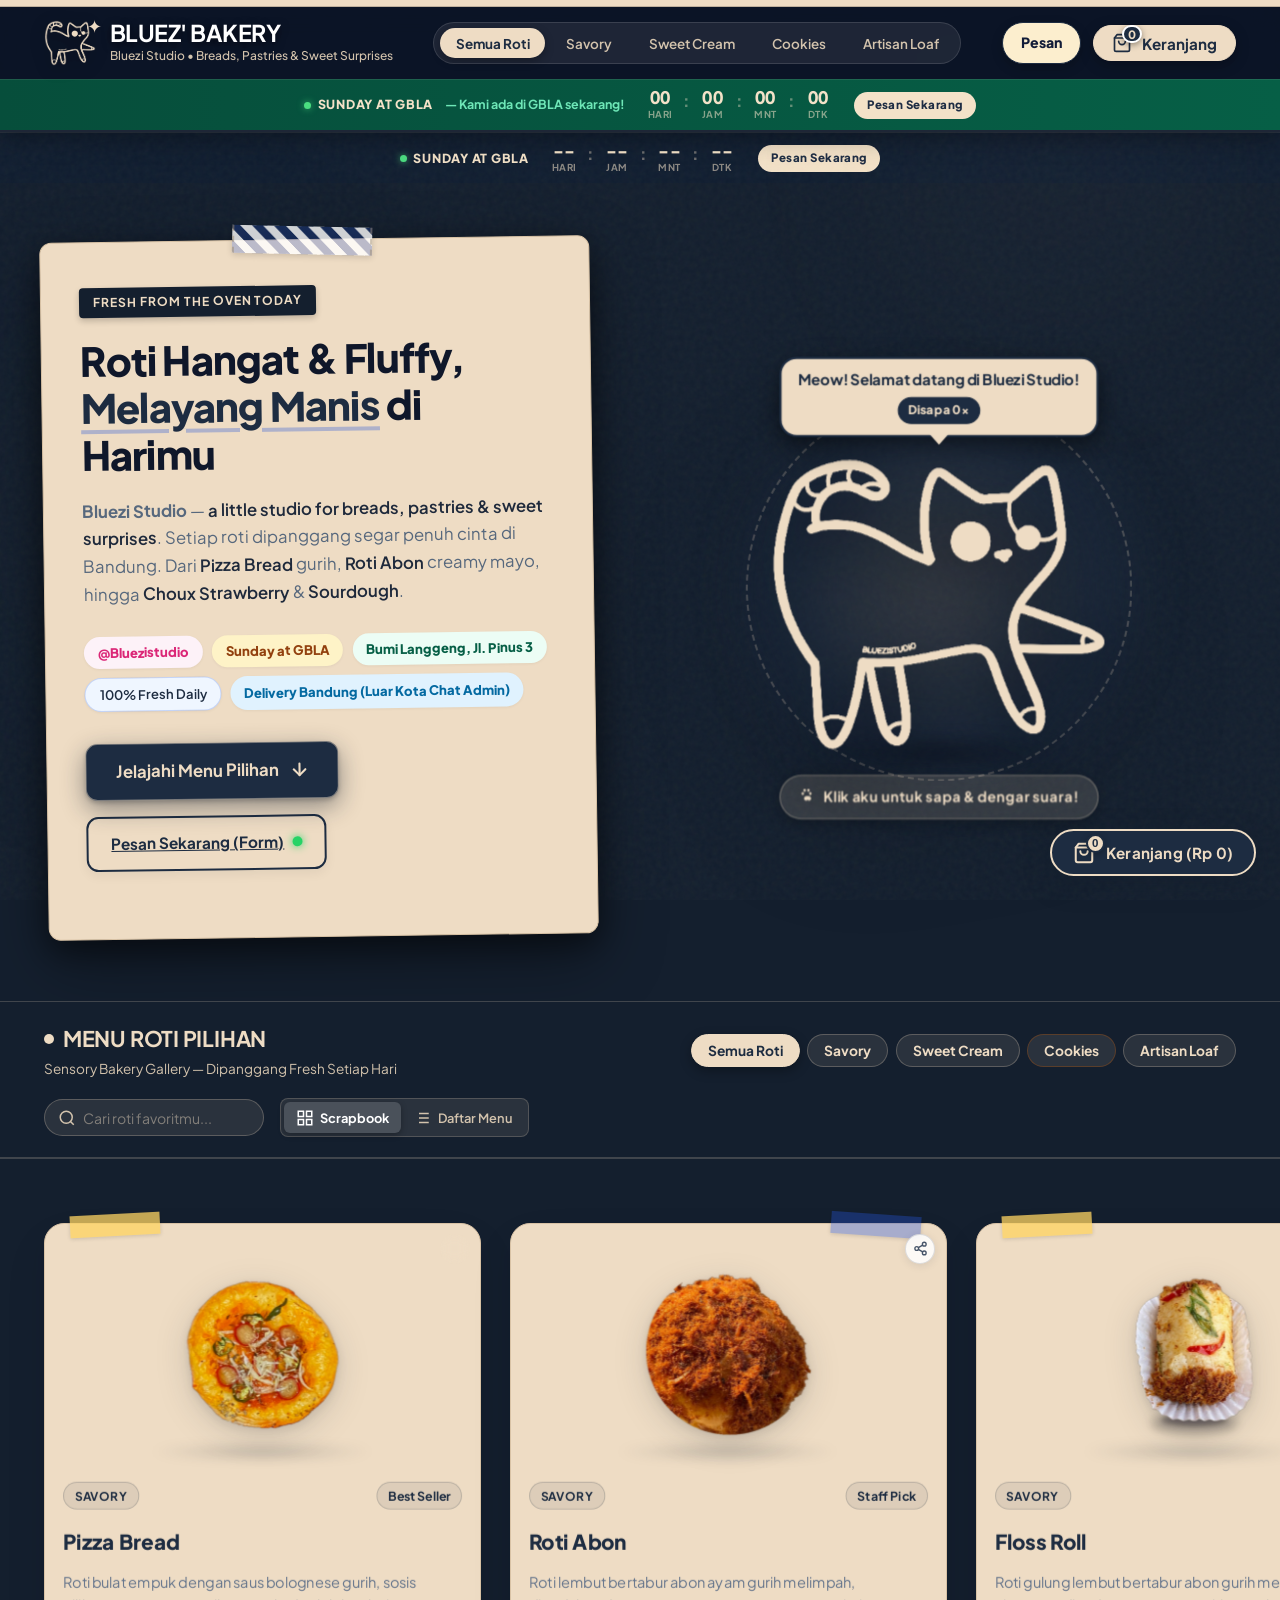
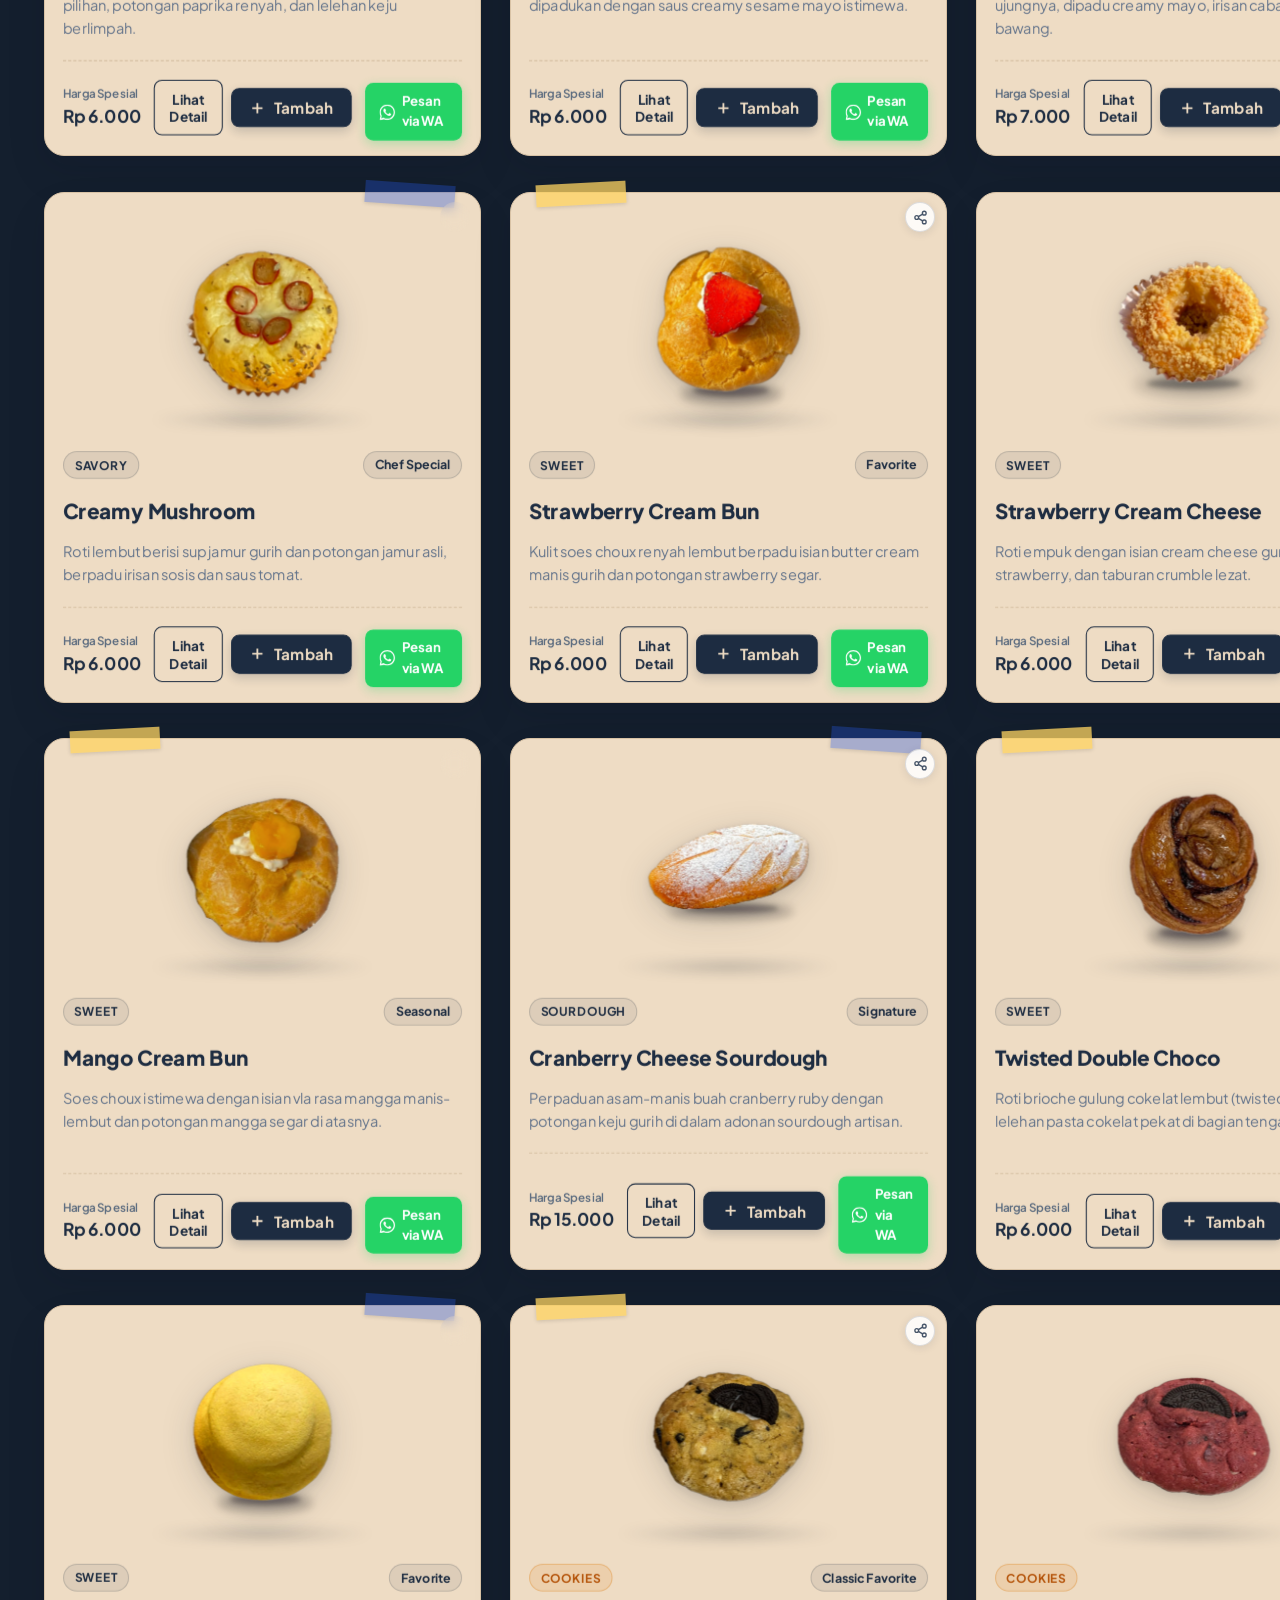
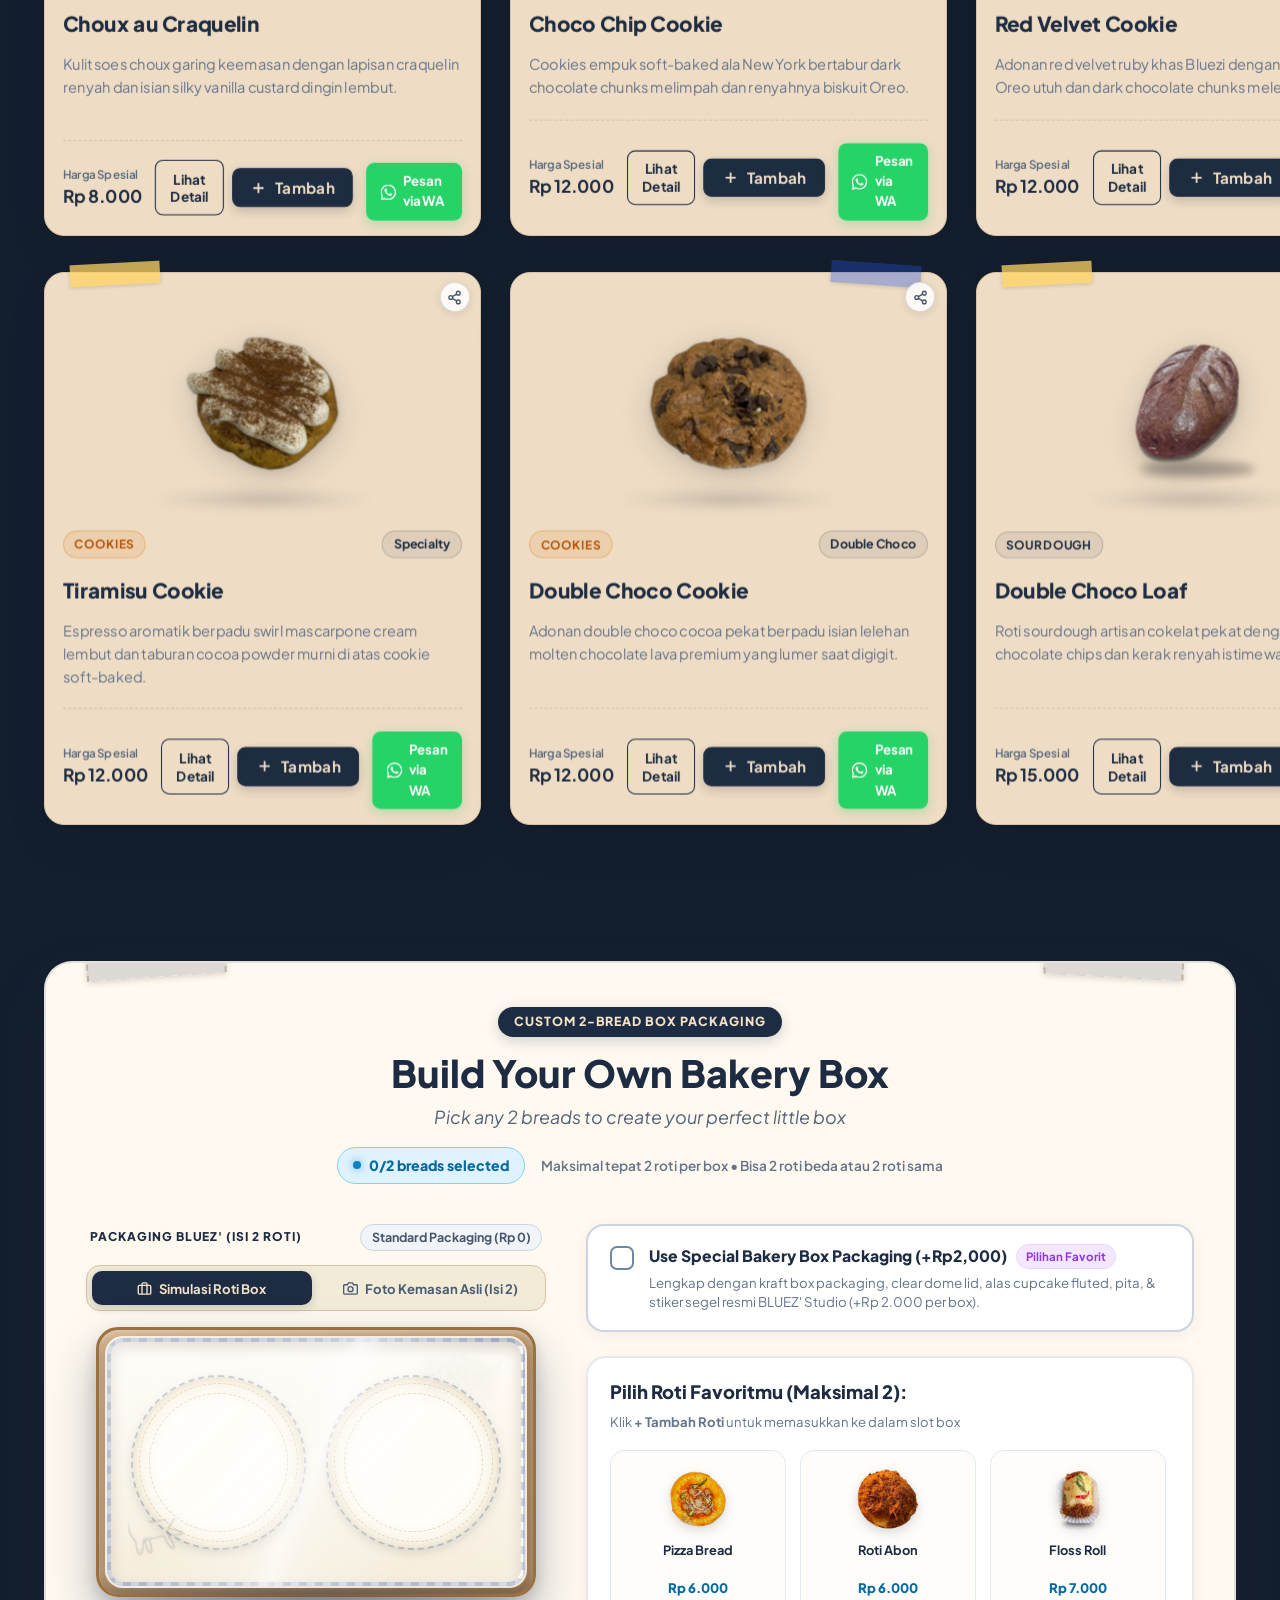
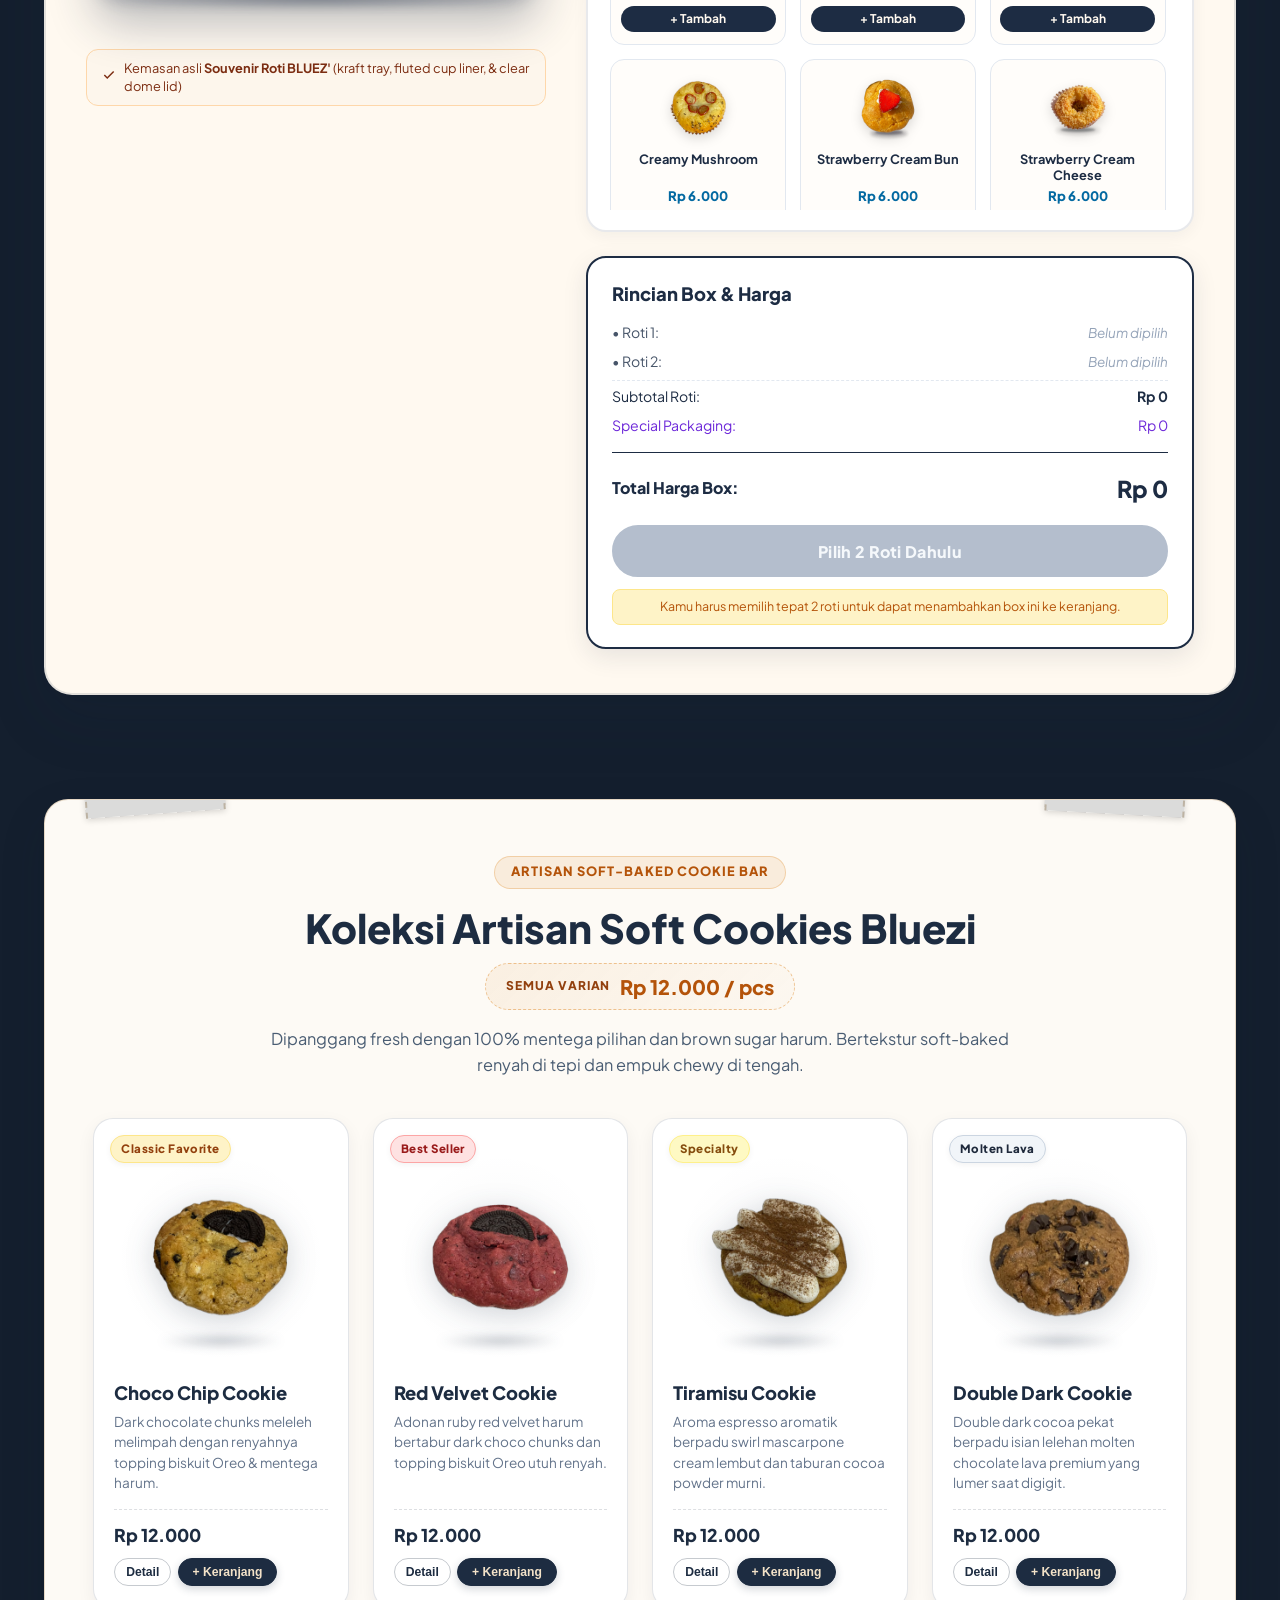
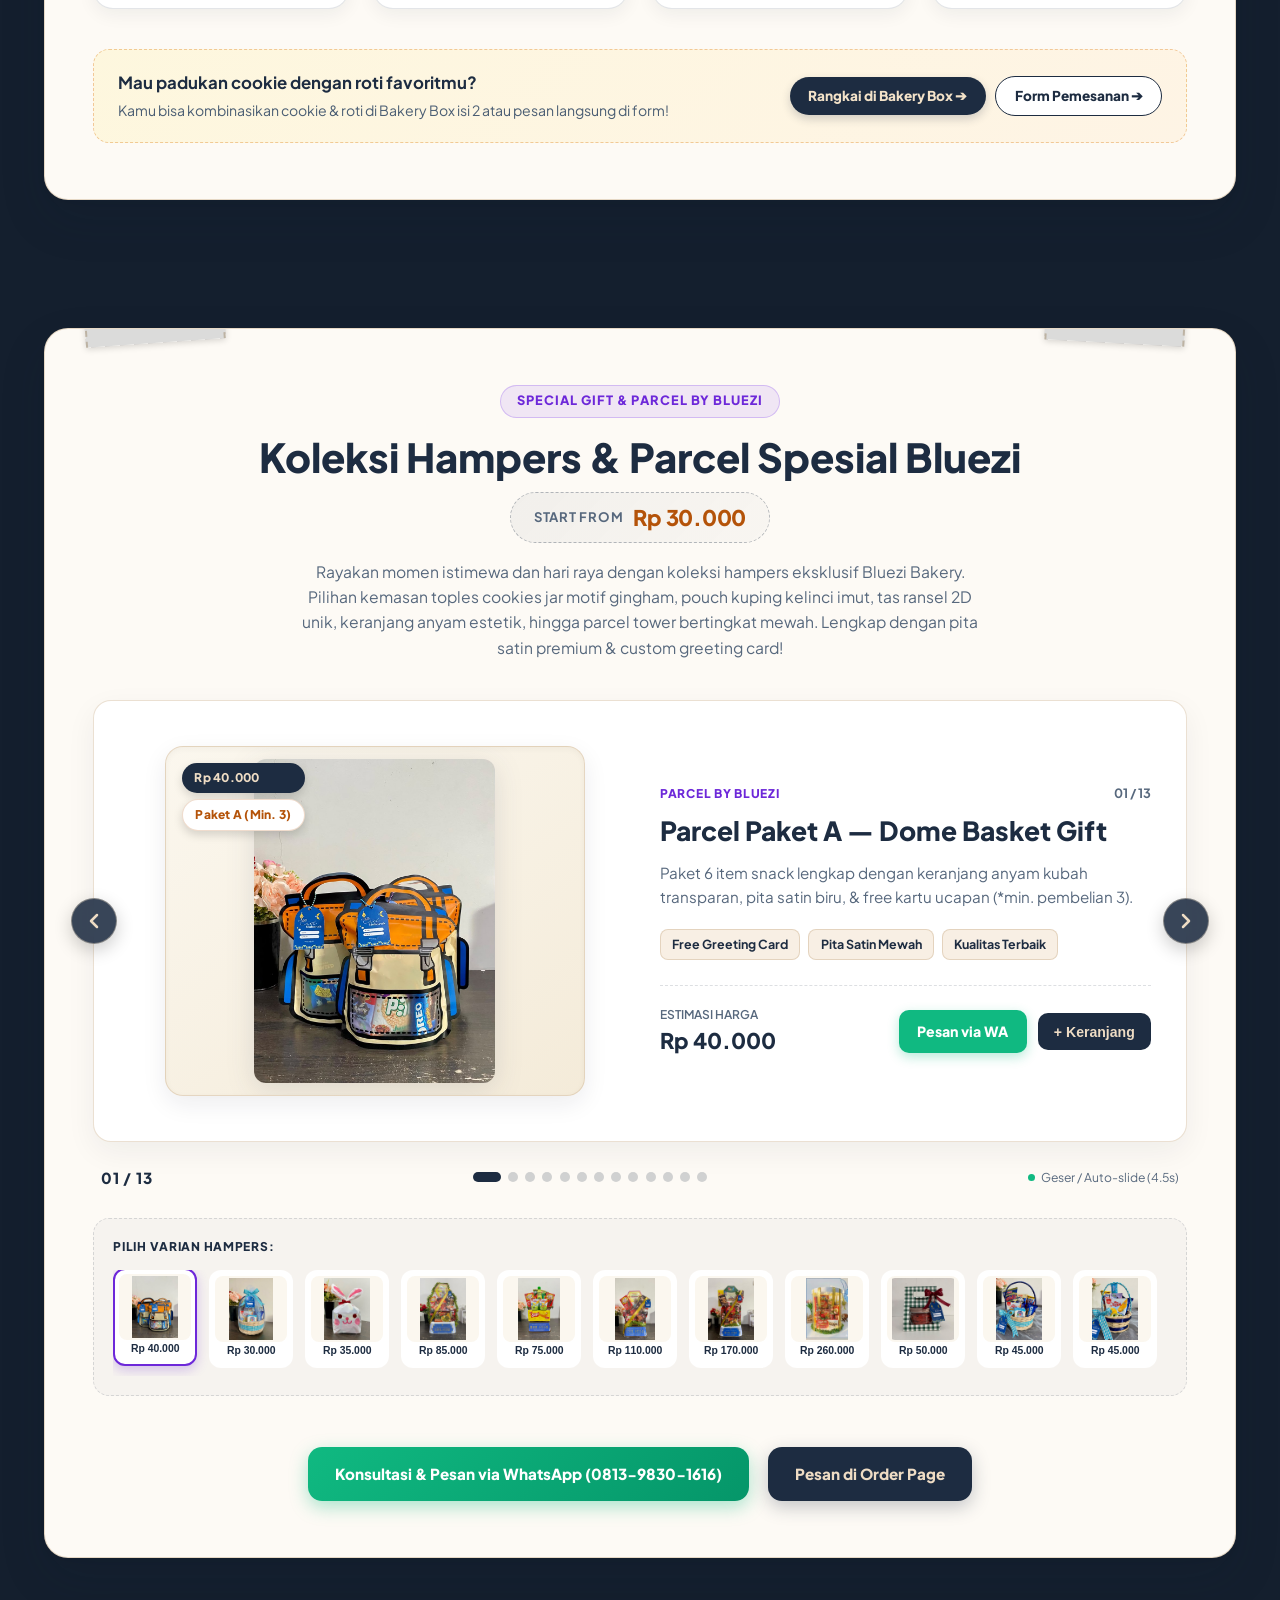
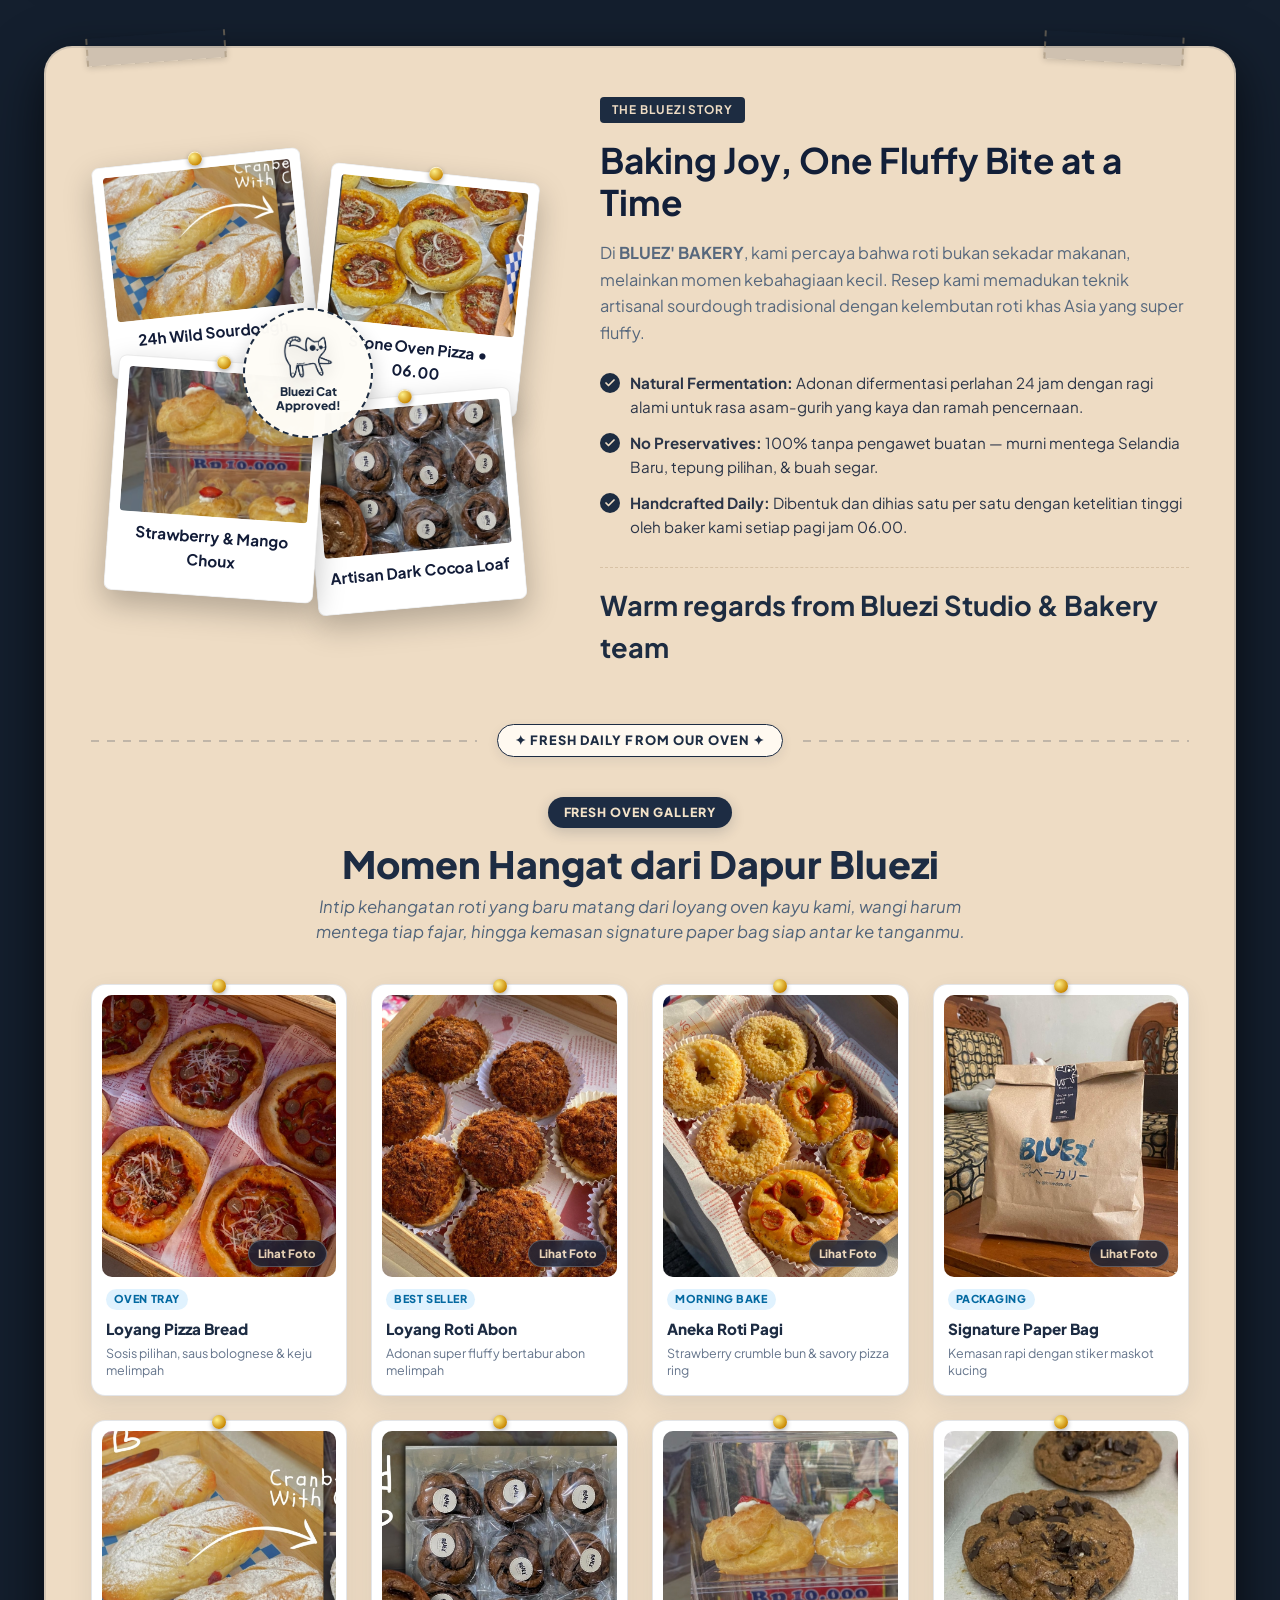
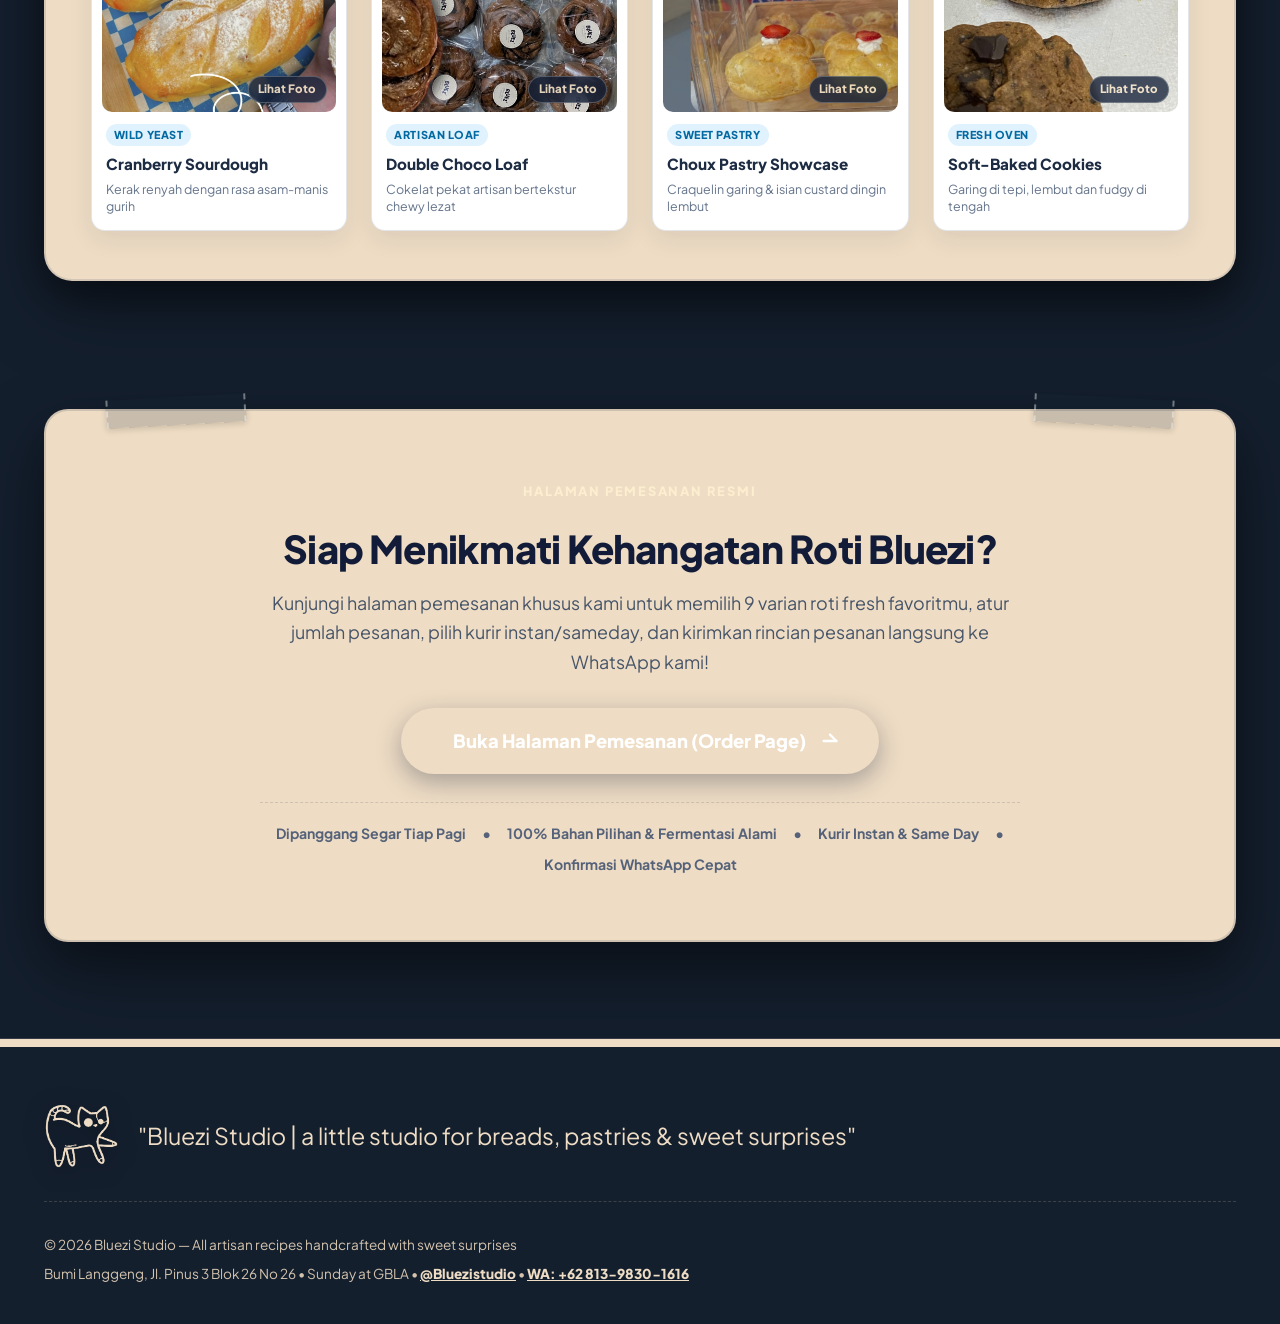
==== commit ec7d7170: "fix(catalog): restore authentic round Roti Abon photo (fix Floss Roll image overlap)" ====
--- a/index.html
+++ b/index.html
@@ -1305,6 +1305,6 @@
     </div>
   </footer>
 
-  <script src="app.js?v=20261111_v16"></script>
+  <script src="app.js?v=20261111_v17"></script>
 </body>
 </html>
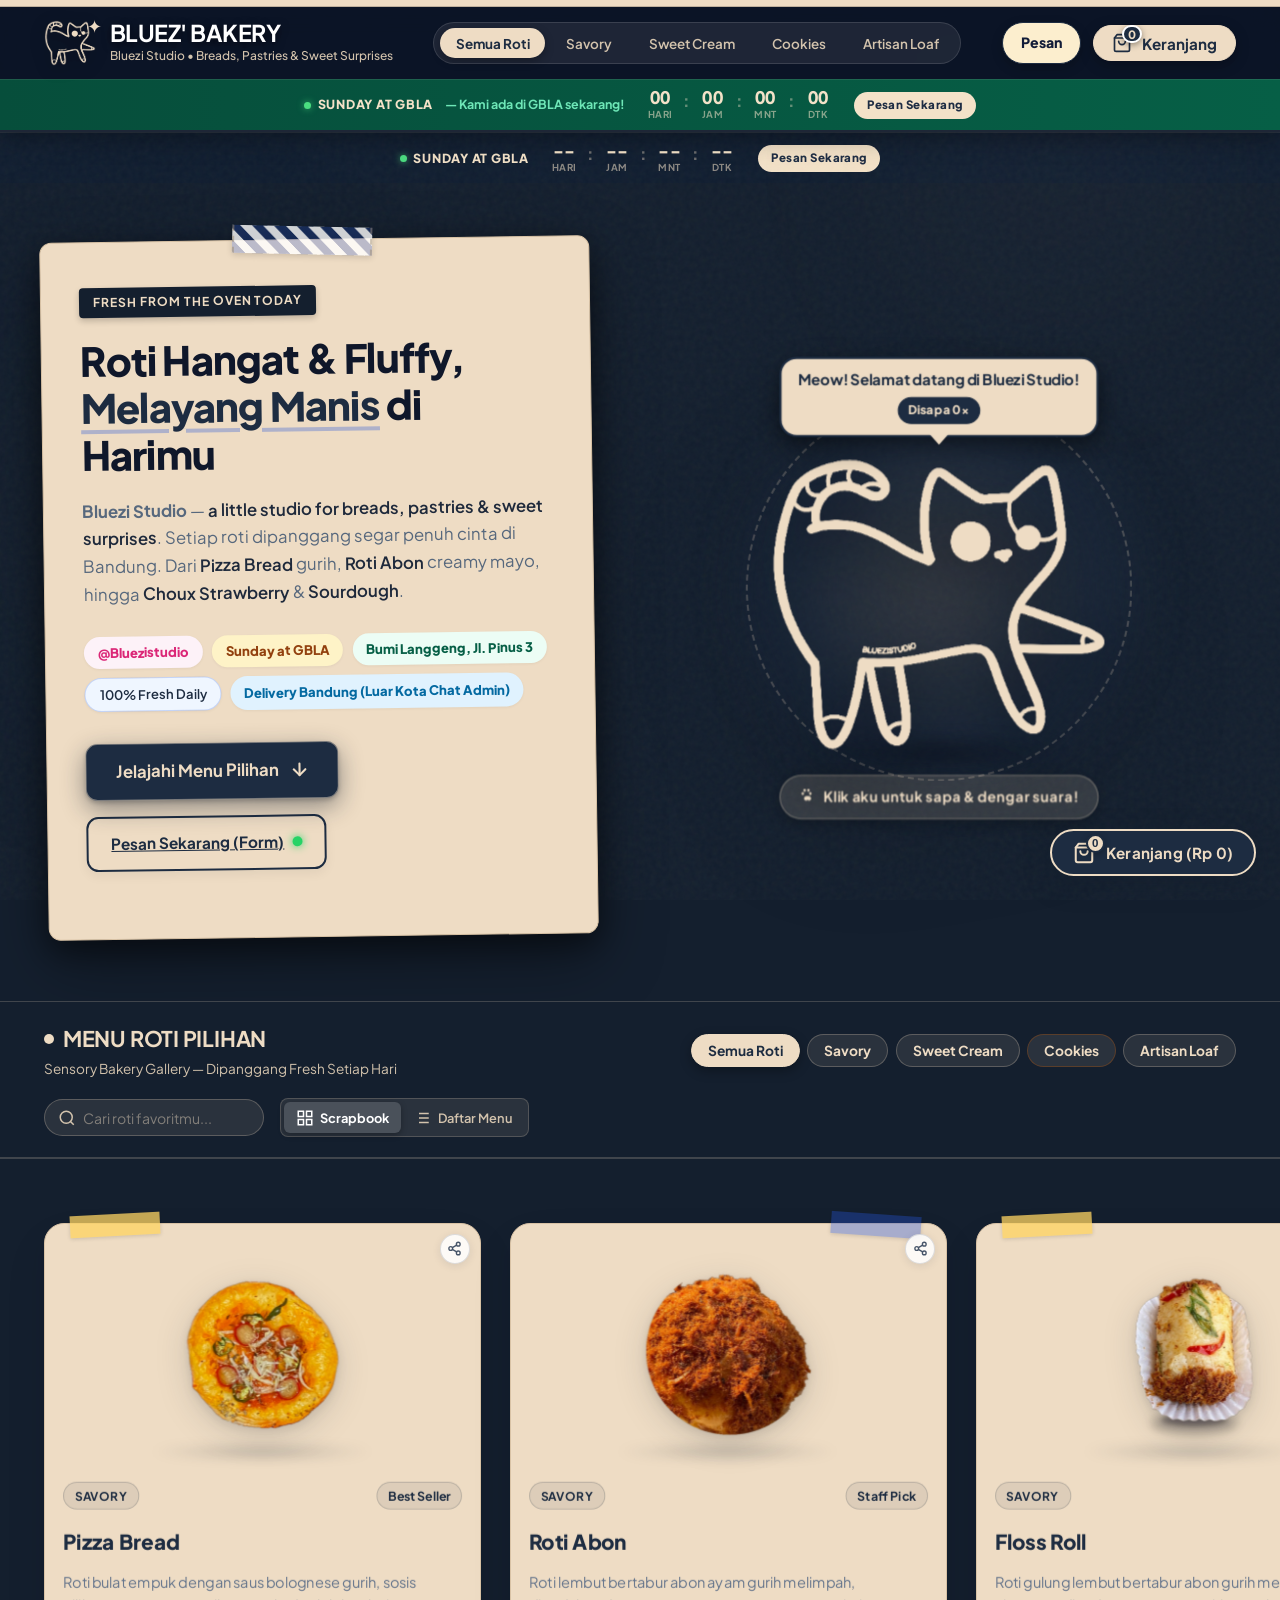
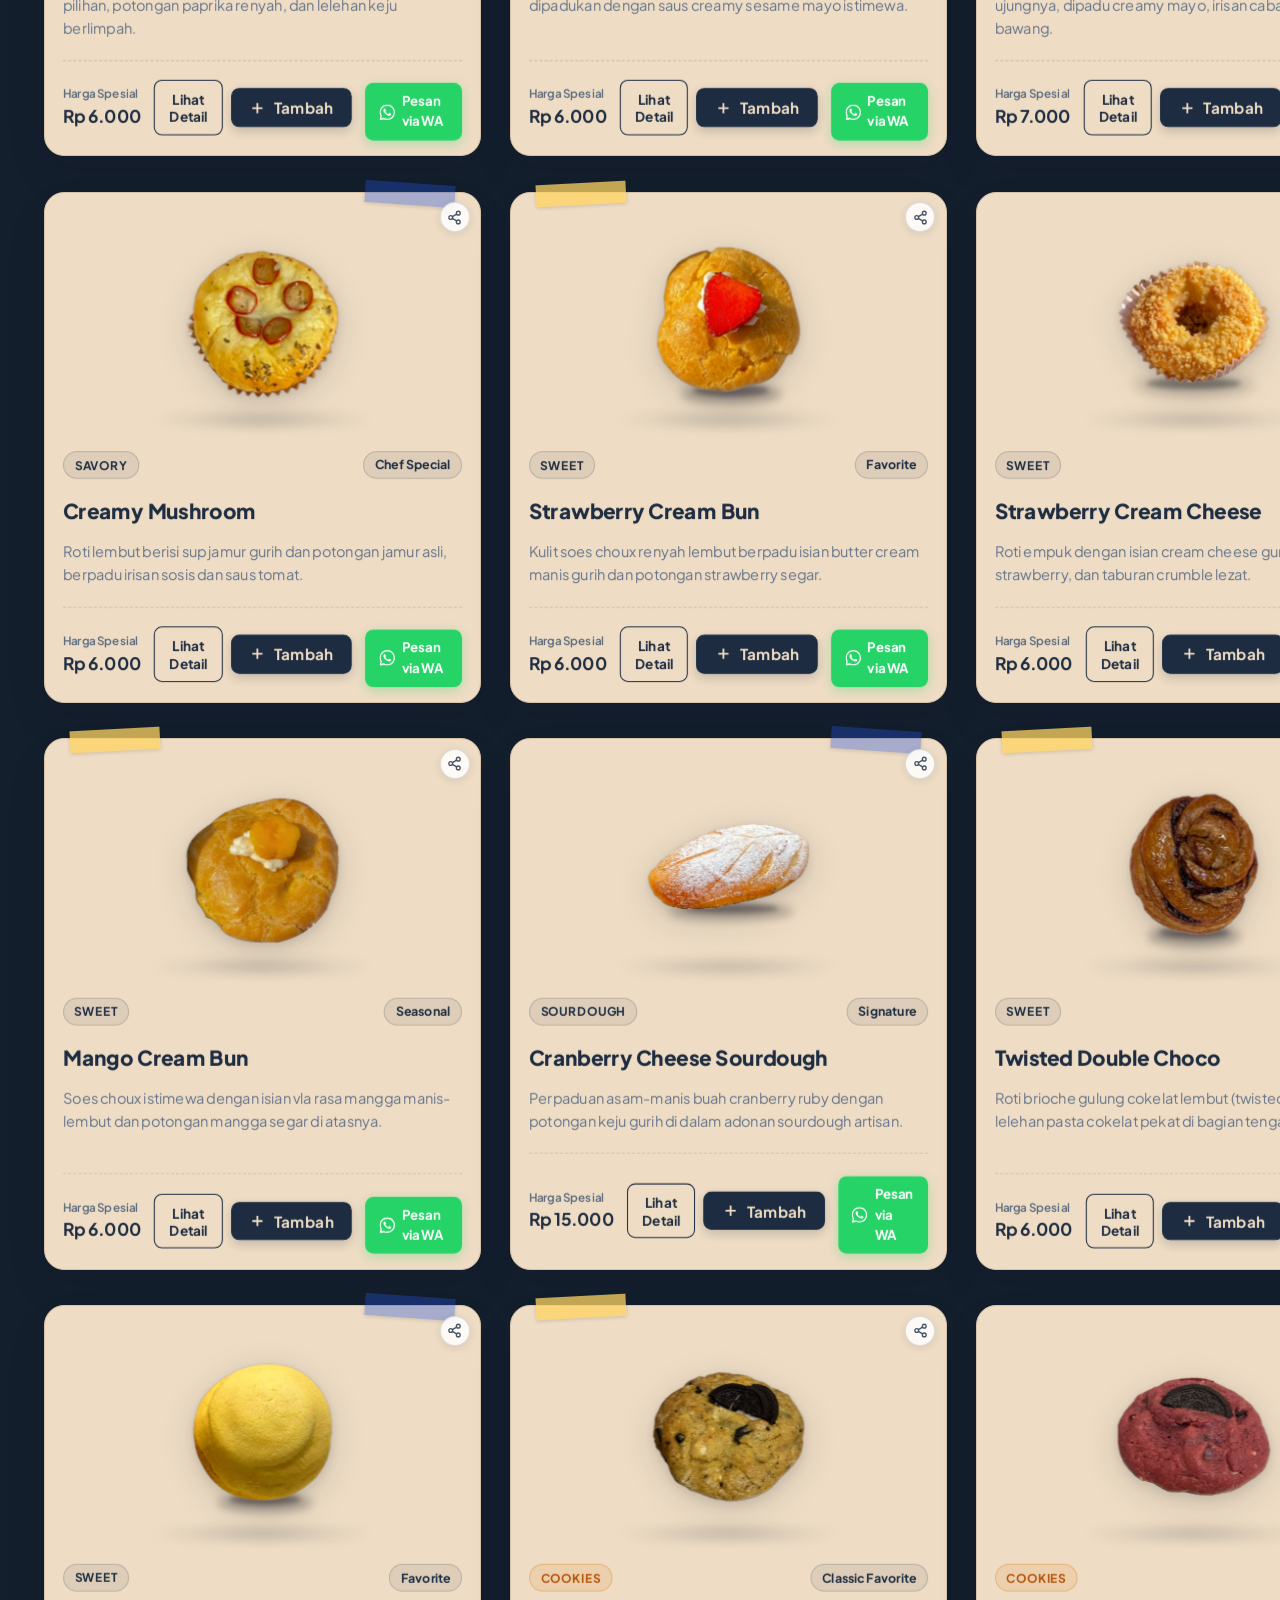
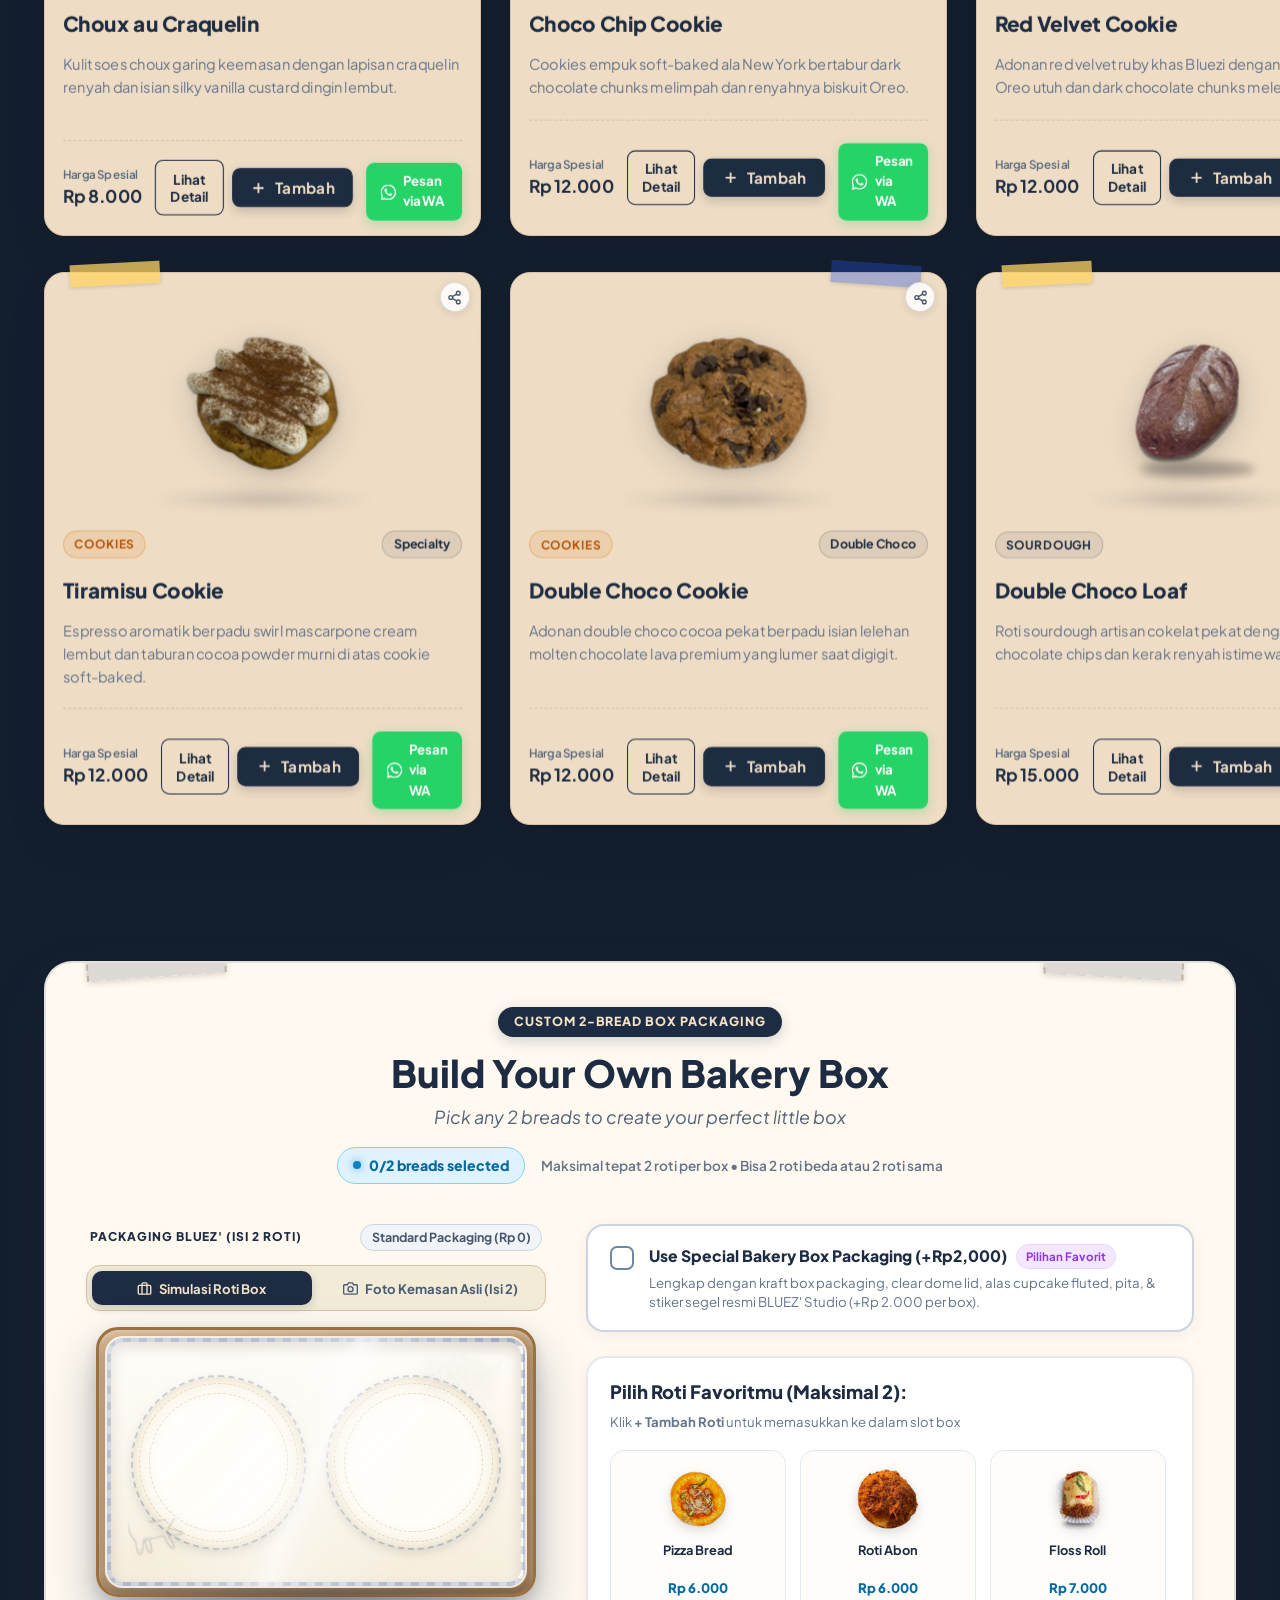
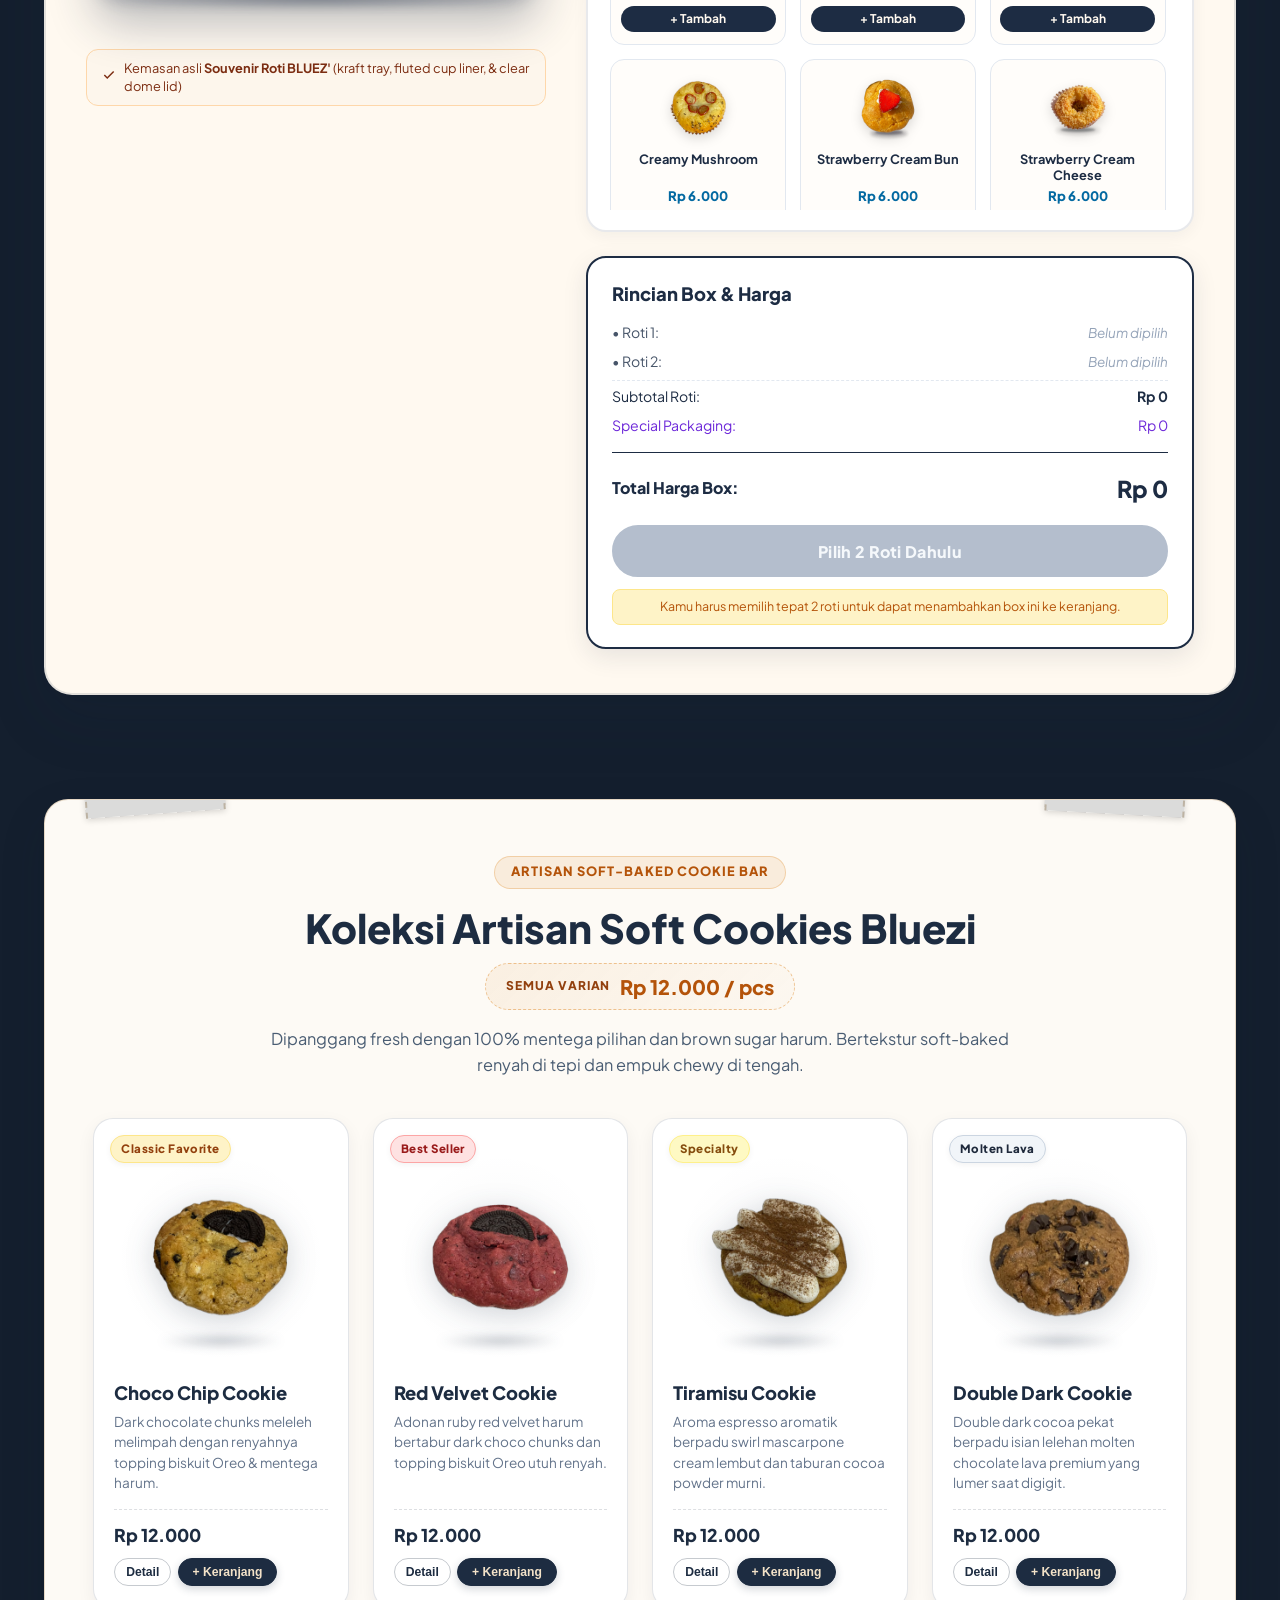
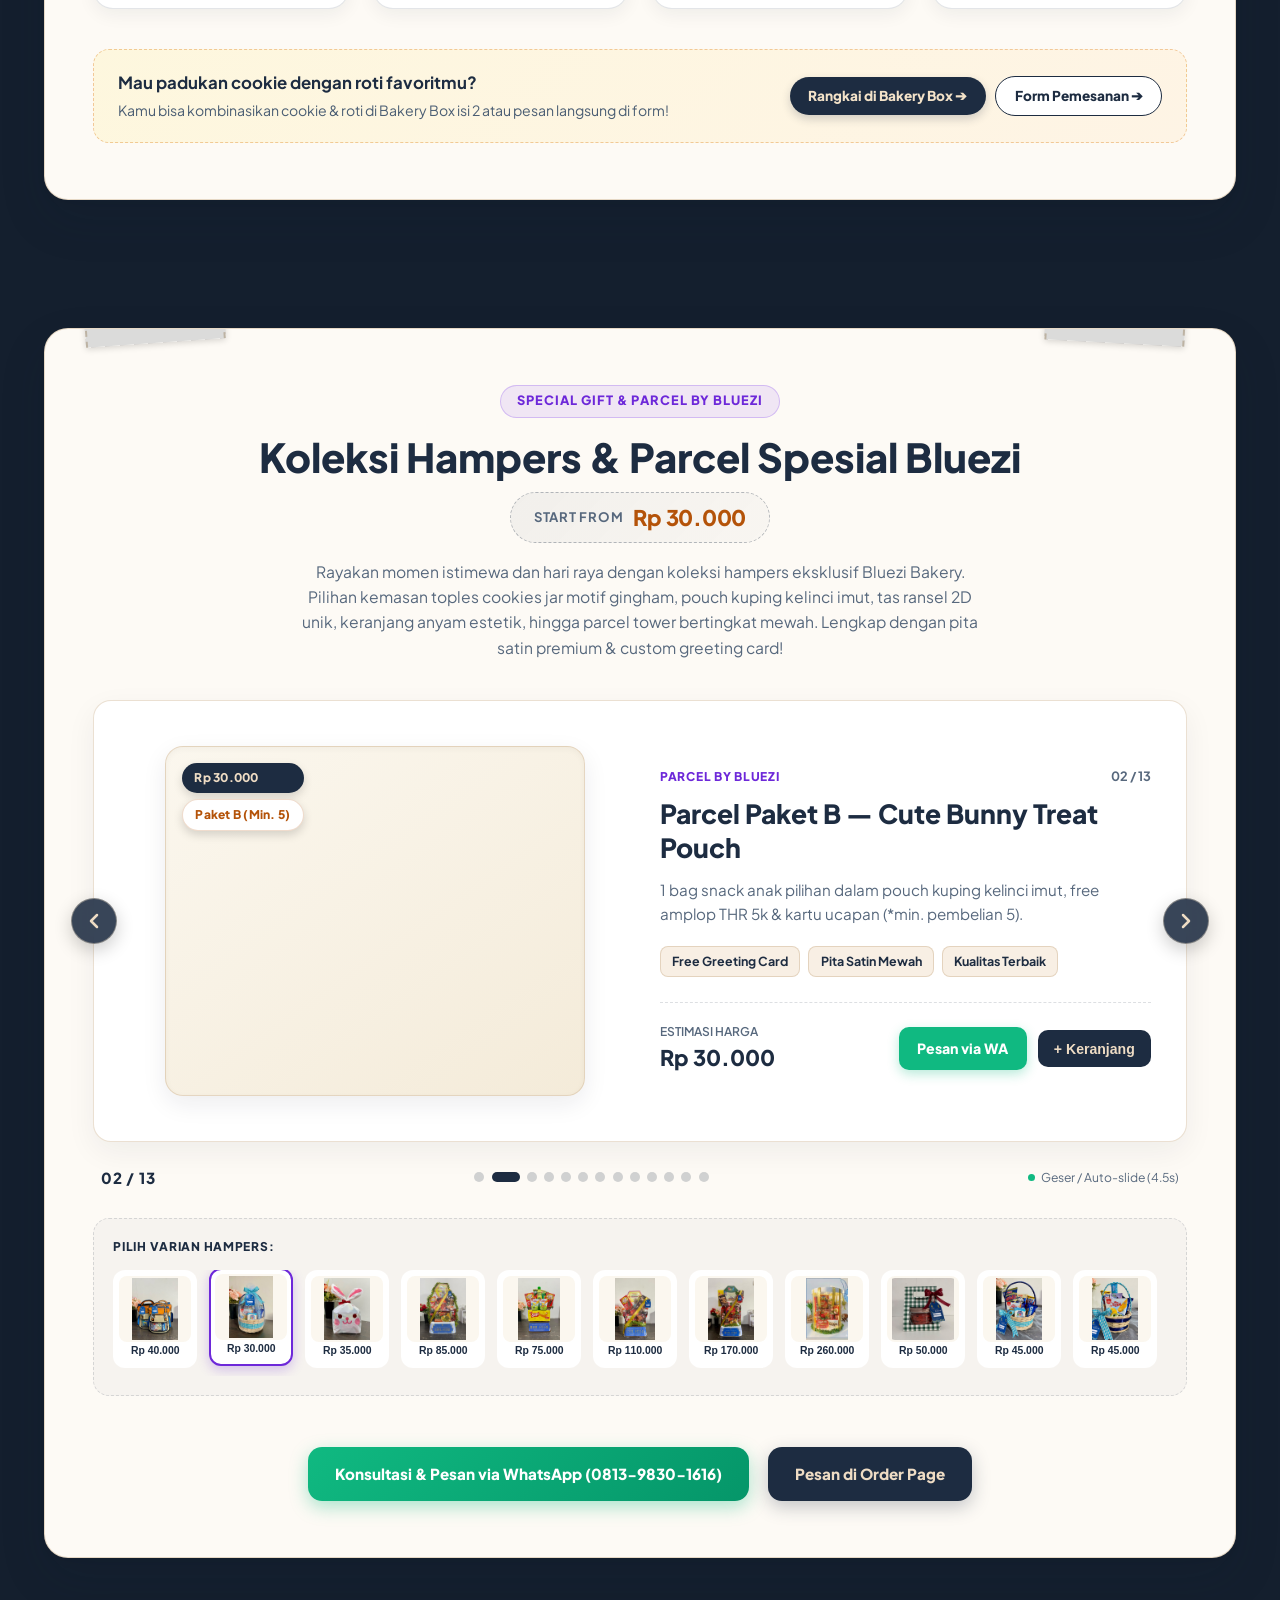
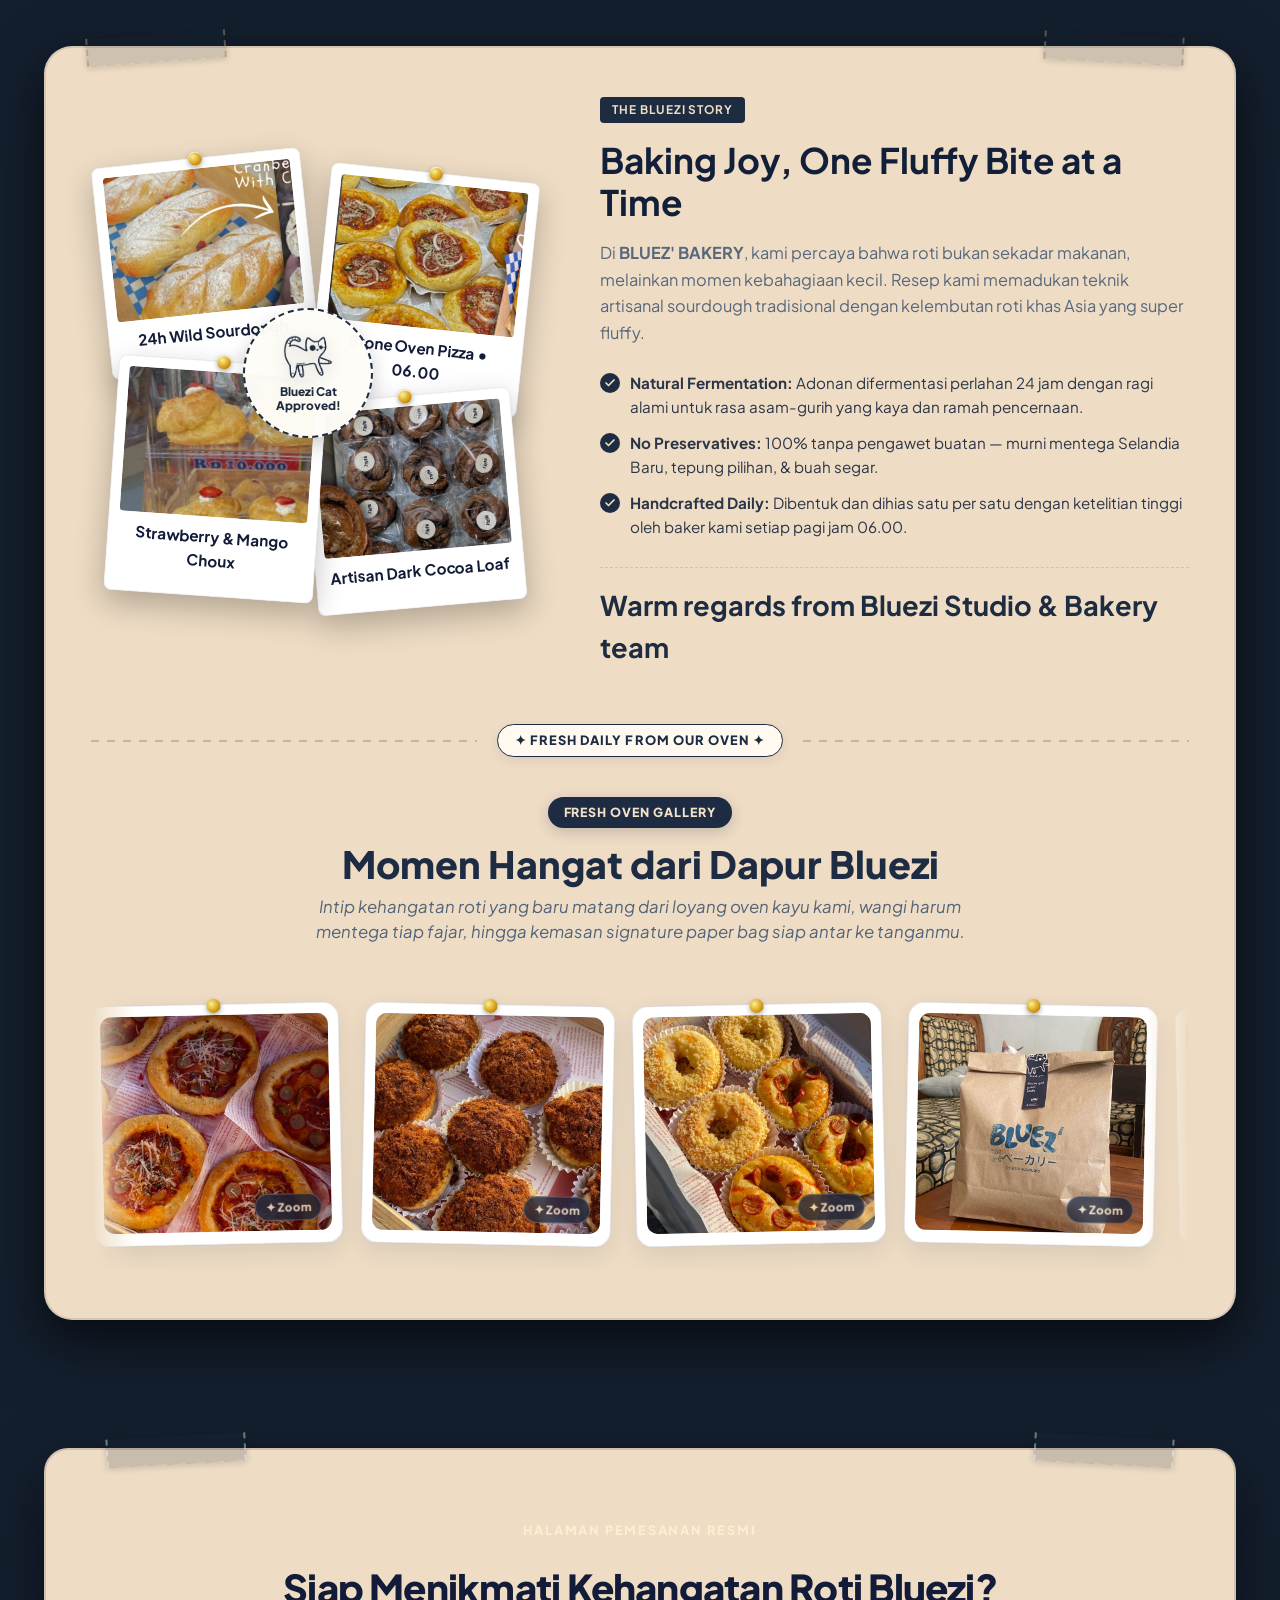
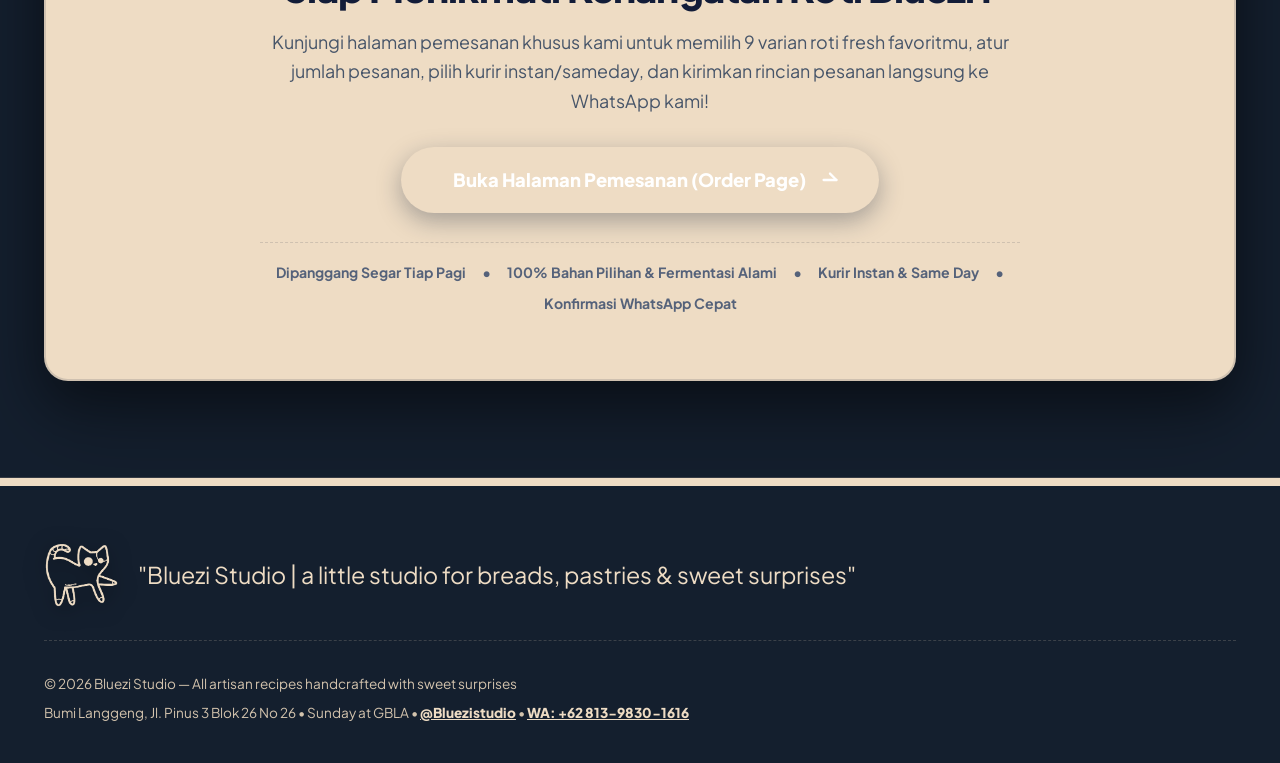
==== commit 8fbc2561: "feat: make Fresh Oven gallery continuous auto-scrolling marquee without text captions" ====
--- a/index.html
+++ b/index.html
@@ -17,7 +17,7 @@
   <link rel="icon" type="image/png" sizes="16x16" href="assets/brand/favicon-16x16.png">
   <link rel="apple-touch-icon" sizes="180x180" href="apple-touch-icon.png">
   
-  <link rel="stylesheet" href="style.css?v=unified_story_v16">
+  <link rel="stylesheet" href="style.css?v=marquee_gallery_v18">
 </head>
 <body class="scrapbook-theme">
   <!-- Navy Paper Ambient Background -->
@@ -880,118 +880,122 @@
         </div>
 
         <!-- Scrapbook Photo Grid -->
-        <div class="moments-grid">
-          <!-- Card 1: Pizza Bread Tray -->
-          <article class="moment-polaroid" onclick="openGalleryLightbox('assets/gallery/pizza_bread_tray_oven.jpg', 'Loyang Pizza Bread Fresh Oven', 'Dipanggang keemasan dengan saus bolognese gurih, sosis lezat, dan lelehan keju di atas newsprint liner vintage.')">
+                <!-- Continuous Running Marquee Gallery (Berjalan Otomatis) -->
+        <div class="moments-marquee-wrapper" id="momentsMarqueeWrapper">
+          <div class="moments-marquee-track">
+          <article class="moment-polaroid" onclick="openGalleryLightbox('assets/gallery/pizza_bread_tray_oven.jpg', 'Loyang Pizza Bread Fresh Oven', 'Dipanggang keemasan dengan saus bolognese gurih, sosis lezat, dan lelehan keju di atas newsprint liner vintage.')" title="Loyang Pizza Bread Fresh Oven — Klik untuk perbesar">
             <div class="moment-pin" aria-hidden="true"></div>
             <div class="moment-img-wrap">
               <img src="assets/gallery/pizza_bread_tray_oven.jpg" alt="Loyang Roti Pizza Bread Segar Bluezi" loading="lazy">
-              <span class="moment-zoom-badge">Lihat Foto</span>
-            </div>
-            <div class="moment-caption">
-              <span class="moment-tag">Oven Tray</span>
-              <h4 class="moment-name">Loyang Pizza Bread</h4>
-              <p class="moment-desc">Sosis pilihan, saus bolognese & keju melimpah</p>
-            </div>
-          </article>
-
-          <!-- Card 2: Roti Abon Tray -->
-          <article class="moment-polaroid" onclick="openGalleryLightbox('assets/gallery/roti_abon_tray_oven.jpg', 'Loyang Roti Abon Floss Bun', 'Roti lembut berlimpah abon ayam gurih renyah dan creamy sesame mayo khas Bluezi Studio.')">
+              <span class="moment-zoom-badge">✦ Zoom</span>
+            </div>
+          </article>
+          <article class="moment-polaroid" onclick="openGalleryLightbox('assets/gallery/roti_abon_tray_oven.jpg', 'Loyang Roti Abon Floss Bun', 'Roti lembut berlimpah abon ayam gurih renyah dan creamy sesame mayo khas Bluezi Studio.')" title="Loyang Roti Abon Floss Bun — Klik untuk perbesar">
             <div class="moment-pin" aria-hidden="true"></div>
             <div class="moment-img-wrap">
               <img src="assets/gallery/roti_abon_tray_oven.jpg" alt="Loyang Roti Abon Ayam Segar Bluezi" loading="lazy">
-              <span class="moment-zoom-badge">Lihat Foto</span>
-            </div>
-            <div class="moment-caption">
-              <span class="moment-tag">Best Seller</span>
-              <h4 class="moment-name">Loyang Roti Abon</h4>
-              <p class="moment-desc">Adonan super fluffy bertabur abon melimpah</p>
-            </div>
-          </article>
-
-          <!-- Card 3: Assorted Morning Tray -->
-          <article class="moment-polaroid" onclick="openGalleryLightbox('assets/gallery/assorted_buns_tray.jpg', 'Loyang Aneka Roti Pagi', 'Kombinasi harum Strawberry Cheese Crumble Bun berpadu Savory Pizza Ring di atas loyang kayu estetik.')">
+              <span class="moment-zoom-badge">✦ Zoom</span>
+            </div>
+          </article>
+          <article class="moment-polaroid" onclick="openGalleryLightbox('assets/gallery/assorted_buns_tray.jpg', 'Loyang Aneka Roti Pagi', 'Kombinasi harum Strawberry Cheese Crumble Bun berpadu Savory Pizza Ring di atas loyang kayu estetik.')" title="Loyang Aneka Roti Pagi — Klik untuk perbesar">
             <div class="moment-pin" aria-hidden="true"></div>
             <div class="moment-img-wrap">
               <img src="assets/gallery/assorted_buns_tray.jpg" alt="Loyang Aneka Roti Manis dan Gurih Bluezi" loading="lazy">
-              <span class="moment-zoom-badge">Lihat Foto</span>
-            </div>
-            <div class="moment-caption">
-              <span class="moment-tag">Morning Bake</span>
-              <h4 class="moment-name">Aneka Roti Pagi</h4>
-              <p class="moment-desc">Strawberry crumble bun & savory pizza ring</p>
-            </div>
-          </article>
-
-          <!-- Card 4: Signature Takeaway Paper Bag -->
-          <article class="moment-polaroid" onclick="openGalleryLightbox('assets/gallery/bluezi_takeaway_bag.jpg', 'Kemasan Signature Takeaway Bag', 'Kraft paper bag ramah lingkungan dengan logo stempel Bluezi Studio dan segel stiker maskot kucing.')">
+              <span class="moment-zoom-badge">✦ Zoom</span>
+            </div>
+          </article>
+          <article class="moment-polaroid" onclick="openGalleryLightbox('assets/gallery/bluezi_takeaway_bag.jpg', 'Kemasan Signature Takeaway Bag', 'Kraft paper bag ramah lingkungan dengan logo stempel Bluezi Studio dan segel stiker maskot kucing.')" title="Kemasan Signature Takeaway Bag — Klik untuk perbesar">
             <div class="moment-pin" aria-hidden="true"></div>
             <div class="moment-img-wrap">
               <img src="assets/gallery/bluezi_takeaway_bag.jpg" alt="Signature Packaging Paper Bag Bluezi Studio" loading="lazy">
-              <span class="moment-zoom-badge">Lihat Foto</span>
-            </div>
-            <div class="moment-caption">
-              <span class="moment-tag">Packaging</span>
-              <h4 class="moment-name">Signature Paper Bag</h4>
-              <p class="moment-desc">Kemasan rapi dengan stiker maskot kucing</p>
-            </div>
-          </article>
-
-          <!-- Card 5: Artisan Sourdough -->
-          <article class="moment-polaroid" onclick="openGalleryLightbox('assets/editorial/cranberry_sourdough_tray.jpg', 'Artisan Cranberry Cheese Sourdough', 'Fermentasi alami 24 jam dengan buah cranberry ruby dan potongan keju gurih istimewa.')">
+              <span class="moment-zoom-badge">✦ Zoom</span>
+            </div>
+          </article>
+          <article class="moment-polaroid" onclick="openGalleryLightbox('assets/editorial/cranberry_sourdough_tray.jpg', 'Artisan Cranberry Cheese Sourdough', 'Fermentasi alami 24 jam dengan buah cranberry ruby dan potongan keju gurih istimewa.')" title="Artisan Cranberry Cheese Sourdough — Klik untuk perbesar">
             <div class="moment-pin" aria-hidden="true"></div>
             <div class="moment-img-wrap">
               <img src="assets/editorial/cranberry_sourdough_tray.jpg" alt="Artisan Cranberry Cheese Sourdough" loading="lazy">
-              <span class="moment-zoom-badge">Lihat Foto</span>
-            </div>
-            <div class="moment-caption">
-              <span class="moment-tag">Wild Yeast</span>
-              <h4 class="moment-name">Cranberry Sourdough</h4>
-              <p class="moment-desc">Kerak renyah dengan rasa asam-manis gurih</p>
-            </div>
-          </article>
-
-          <!-- Card 6: Dark Cocoa Loaf -->
-          <article class="moment-polaroid" onclick="openGalleryLightbox('assets/editorial/choco_tray.jpg', 'Artisan Dark Cocoa Sourdough', 'Adonan cokelat hitam pekat bertabur dark chocolate chips dengan aroma harum cocoa murni.')">
+              <span class="moment-zoom-badge">✦ Zoom</span>
+            </div>
+          </article>
+          <article class="moment-polaroid" onclick="openGalleryLightbox('assets/editorial/choco_tray.jpg', 'Artisan Dark Cocoa Sourdough', 'Adonan cokelat hitam pekat bertabur dark chocolate chips dengan aroma harum cocoa murni.')" title="Artisan Dark Cocoa Sourdough — Klik untuk perbesar">
             <div class="moment-pin" aria-hidden="true"></div>
             <div class="moment-img-wrap">
               <img src="assets/editorial/choco_tray.jpg" alt="Artisan Dark Cocoa Sourdough Loaf" loading="lazy">
-              <span class="moment-zoom-badge">Lihat Foto</span>
-            </div>
-            <div class="moment-caption">
-              <span class="moment-tag">Artisan Loaf</span>
-              <h4 class="moment-name">Double Choco Loaf</h4>
-              <p class="moment-desc">Cokelat pekat artisan bertekstur chewy lezat</p>
-            </div>
-          </article>
-
-          <!-- Card 7: Choux Pastry Display -->
-          <article class="moment-polaroid" onclick="openGalleryLightbox('assets/editorial/choux_display.jpg', 'Choux au Craquelin & Strawberry Soes', 'Koleksi choux pastry renyah khas Bluezi dengan isian silky custard dingin melimpah.')">
+              <span class="moment-zoom-badge">✦ Zoom</span>
+            </div>
+          </article>
+          <article class="moment-polaroid" onclick="openGalleryLightbox('assets/editorial/choux_display.jpg', 'Choux Pastry Showcase', 'Koleksi choux pastry renyah khas Bluezi dengan isian silky custard dingin melimpah.')" title="Choux Pastry Showcase — Klik untuk perbesar">
             <div class="moment-pin" aria-hidden="true"></div>
             <div class="moment-img-wrap">
               <img src="assets/editorial/choux_display.jpg" alt="Choux Pastry Display Showcase" loading="lazy">
-              <span class="moment-zoom-badge">Lihat Foto</span>
-            </div>
-            <div class="moment-caption">
-              <span class="moment-tag">Sweet Pastry</span>
-              <h4 class="moment-name">Choux Pastry Showcase</h4>
-              <p class="moment-desc">Craquelin garing & isian custard dingin lembut</p>
-            </div>
-          </article>
-
-          <!-- Card 8: Soft-Baked Cookies -->
-          <article class="moment-polaroid" onclick="openGalleryLightbox('assets/editorial/cookie_double_choco_tray.jpg', 'Artisan Soft-Baked Cookie Tray', 'Cookies empuk soft-baked ala New York dengan lelehan molten chocolate lava premium.')">
+              <span class="moment-zoom-badge">✦ Zoom</span>
+            </div>
+          </article>
+          <article class="moment-polaroid" onclick="openGalleryLightbox('assets/editorial/cookie_double_choco_tray.jpg', 'Soft-Baked Cookie Tray', 'Cookies empuk soft-baked ala New York dengan lelehan molten chocolate lava premium.')" title="Soft-Baked Cookie Tray — Klik untuk perbesar">
             <div class="moment-pin" aria-hidden="true"></div>
             <div class="moment-img-wrap">
               <img src="assets/editorial/cookie_double_choco_tray.jpg" alt="Soft-Baked Cookies Oven Tray" loading="lazy">
-              <span class="moment-zoom-badge">Lihat Foto</span>
-            </div>
-            <div class="moment-caption">
-              <span class="moment-tag">Fresh Oven</span>
-              <h4 class="moment-name">Soft-Baked Cookies</h4>
-              <p class="moment-desc">Garing di tepi, lembut dan fudgy di tengah</p>
-            </div>
-          </article>
+              <span class="moment-zoom-badge">✦ Zoom</span>
+            </div>
+          </article>
+          <article class="moment-polaroid" aria-hidden="true" onclick="openGalleryLightbox('assets/gallery/pizza_bread_tray_oven.jpg', 'Loyang Pizza Bread Fresh Oven', 'Dipanggang keemasan dengan saus bolognese gurih, sosis lezat, dan lelehan keju di atas newsprint liner vintage.')" title="Loyang Pizza Bread Fresh Oven — Klik untuk perbesar">
+            <div class="moment-pin" aria-hidden="true"></div>
+            <div class="moment-img-wrap">
+              <img src="assets/gallery/pizza_bread_tray_oven.jpg" alt="Loyang Roti Pizza Bread Segar Bluezi" loading="lazy">
+              <span class="moment-zoom-badge">✦ Zoom</span>
+            </div>
+          </article>
+          <article class="moment-polaroid" aria-hidden="true" onclick="openGalleryLightbox('assets/gallery/roti_abon_tray_oven.jpg', 'Loyang Roti Abon Floss Bun', 'Roti lembut berlimpah abon ayam gurih renyah dan creamy sesame mayo khas Bluezi Studio.')" title="Loyang Roti Abon Floss Bun — Klik untuk perbesar">
+            <div class="moment-pin" aria-hidden="true"></div>
+            <div class="moment-img-wrap">
+              <img src="assets/gallery/roti_abon_tray_oven.jpg" alt="Loyang Roti Abon Ayam Segar Bluezi" loading="lazy">
+              <span class="moment-zoom-badge">✦ Zoom</span>
+            </div>
+          </article>
+          <article class="moment-polaroid" aria-hidden="true" onclick="openGalleryLightbox('assets/gallery/assorted_buns_tray.jpg', 'Loyang Aneka Roti Pagi', 'Kombinasi harum Strawberry Cheese Crumble Bun berpadu Savory Pizza Ring di atas loyang kayu estetik.')" title="Loyang Aneka Roti Pagi — Klik untuk perbesar">
+            <div class="moment-pin" aria-hidden="true"></div>
+            <div class="moment-img-wrap">
+              <img src="assets/gallery/assorted_buns_tray.jpg" alt="Loyang Aneka Roti Manis dan Gurih Bluezi" loading="lazy">
+              <span class="moment-zoom-badge">✦ Zoom</span>
+            </div>
+          </article>
+          <article class="moment-polaroid" aria-hidden="true" onclick="openGalleryLightbox('assets/gallery/bluezi_takeaway_bag.jpg', 'Kemasan Signature Takeaway Bag', 'Kraft paper bag ramah lingkungan dengan logo stempel Bluezi Studio dan segel stiker maskot kucing.')" title="Kemasan Signature Takeaway Bag — Klik untuk perbesar">
+            <div class="moment-pin" aria-hidden="true"></div>
+            <div class="moment-img-wrap">
+              <img src="assets/gallery/bluezi_takeaway_bag.jpg" alt="Signature Packaging Paper Bag Bluezi Studio" loading="lazy">
+              <span class="moment-zoom-badge">✦ Zoom</span>
+            </div>
+          </article>
+          <article class="moment-polaroid" aria-hidden="true" onclick="openGalleryLightbox('assets/editorial/cranberry_sourdough_tray.jpg', 'Artisan Cranberry Cheese Sourdough', 'Fermentasi alami 24 jam dengan buah cranberry ruby dan potongan keju gurih istimewa.')" title="Artisan Cranberry Cheese Sourdough — Klik untuk perbesar">
+            <div class="moment-pin" aria-hidden="true"></div>
+            <div class="moment-img-wrap">
+              <img src="assets/editorial/cranberry_sourdough_tray.jpg" alt="Artisan Cranberry Cheese Sourdough" loading="lazy">
+              <span class="moment-zoom-badge">✦ Zoom</span>
+            </div>
+          </article>
+          <article class="moment-polaroid" aria-hidden="true" onclick="openGalleryLightbox('assets/editorial/choco_tray.jpg', 'Artisan Dark Cocoa Sourdough', 'Adonan cokelat hitam pekat bertabur dark chocolate chips dengan aroma harum cocoa murni.')" title="Artisan Dark Cocoa Sourdough — Klik untuk perbesar">
+            <div class="moment-pin" aria-hidden="true"></div>
+            <div class="moment-img-wrap">
+              <img src="assets/editorial/choco_tray.jpg" alt="Artisan Dark Cocoa Sourdough Loaf" loading="lazy">
+              <span class="moment-zoom-badge">✦ Zoom</span>
+            </div>
+          </article>
+          <article class="moment-polaroid" aria-hidden="true" onclick="openGalleryLightbox('assets/editorial/choux_display.jpg', 'Choux Pastry Showcase', 'Koleksi choux pastry renyah khas Bluezi dengan isian silky custard dingin melimpah.')" title="Choux Pastry Showcase — Klik untuk perbesar">
+            <div class="moment-pin" aria-hidden="true"></div>
+            <div class="moment-img-wrap">
+              <img src="assets/editorial/choux_display.jpg" alt="Choux Pastry Display Showcase" loading="lazy">
+              <span class="moment-zoom-badge">✦ Zoom</span>
+            </div>
+          </article>
+          <article class="moment-polaroid" aria-hidden="true" onclick="openGalleryLightbox('assets/editorial/cookie_double_choco_tray.jpg', 'Soft-Baked Cookie Tray', 'Cookies empuk soft-baked ala New York dengan lelehan molten chocolate lava premium.')" title="Soft-Baked Cookie Tray — Klik untuk perbesar">
+            <div class="moment-pin" aria-hidden="true"></div>
+            <div class="moment-img-wrap">
+              <img src="assets/editorial/cookie_double_choco_tray.jpg" alt="Soft-Baked Cookies Oven Tray" loading="lazy">
+              <span class="moment-zoom-badge">✦ Zoom</span>
+            </div>
+          </article>
+          </div>
         </div>
       </div>
     </div>
--- a/style.css
+++ b/style.css
@@ -7359,37 +7359,69 @@
   line-height: 1.5;
 }
 
-.moments-grid {
-  display: grid;
-  grid-template-columns: repeat(4, 1fr);
-  gap: 1.5rem;
+/* ==========================================================================
+   CONTINUOUS RUNNING MARQUEE GALLERY (BERJALAN OTOMATIS)
+   ========================================================================== */
+
+.moments-marquee-wrapper {
+  position: relative;
+  width: 100%;
+  overflow: hidden;
+  padding: 1.25rem 0 1.6rem;
+  mask-image: linear-gradient(to right, transparent 0%, black 4%, black 96%, transparent 100%);
+  -webkit-mask-image: linear-gradient(to right, transparent 0%, black 4%, black 96%, transparent 100%);
+}
+
+.moments-marquee-track {
+  display: flex;
+  gap: 1.35rem;
+  width: max-content;
+  animation: momentsMarqueeScroll 40s linear infinite;
+  will-change: transform;
+  align-items: center;
+}
+
+.moments-marquee-wrapper:hover .moments-marquee-track {
+  animation-play-state: paused;
+}
+
+@keyframes momentsMarqueeScroll {
+  from {
+    transform: translateX(0);
+  }
+  to {
+    transform: translateX(calc(-50% - 0.675rem));
+  }
 }
 
 .moment-polaroid {
   position: relative;
   background: #ffffff;
-  padding: 10px 10px 16px;
-  border-radius: 14px;
+  padding: 10px 10px 12px;
+  border-radius: 16px;
   border: 1.5px solid rgba(29, 44, 67, 0.12);
-  box-shadow: 0 8px 24px rgba(29, 44, 67, 0.09);
+  box-shadow: 0 8px 24px rgba(29, 44, 67, 0.1);
   cursor: pointer;
+  flex: 0 0 250px;
+  width: 250px;
   transition: all 0.28s cubic-bezier(0.34, 1.56, 0.64, 1);
-  display: flex;
-  flex-direction: column;
+  user-select: none;
+  display: block;
+}
+
+.moment-polaroid:nth-child(even) {
+  transform: rotate(1.2deg);
+}
+
+.moment-polaroid:nth-child(odd) {
+  transform: rotate(-1.2deg);
 }
 
 .moment-polaroid:hover {
-  transform: translateY(-6px) scale(1.02);
+  transform: translateY(-8px) scale(1.05) rotate(0deg) !important;
   border-color: #1D2C43;
-  box-shadow: 0 16px 36px rgba(29, 44, 67, 0.2);
-}
-
-.moment-polaroid:nth-child(even):hover {
-  transform: translateY(-6px) rotate(1deg) scale(1.02);
-}
-
-.moment-polaroid:nth-child(odd):hover {
-  transform: translateY(-6px) rotate(-1deg) scale(1.02);
+  box-shadow: 0 18px 40px rgba(29, 44, 67, 0.22);
+  z-index: 10;
 }
 
 .moment-pin {
@@ -7408,8 +7440,8 @@
 .moment-img-wrap {
   position: relative;
   width: 100%;
-  aspect-ratio: 4 / 4.8;
-  border-radius: 10px;
+  aspect-ratio: 4 / 3.8;
+  border-radius: 11px;
   overflow: hidden;
   background: #000000;
 }
@@ -7423,7 +7455,7 @@
 }
 
 .moment-polaroid:hover .moment-img-wrap img {
-  transform: scale(1.06);
+  transform: scale(1.08);
 }
 
 .moment-zoom-badge {
@@ -7440,47 +7472,13 @@
   border-radius: 999px;
   border: 1px solid rgba(255, 255, 255, 0.25);
   pointer-events: none;
-  opacity: 0.9;
-  transition: opacity 0.2s ease;
+  opacity: 0.85;
+  transition: opacity 0.2s ease, transform 0.2s ease;
 }
 
 .moment-polaroid:hover .moment-zoom-badge {
   opacity: 1;
-}
-
-.moment-caption {
-  padding: 0.75rem 0.25rem 0;
-  display: flex;
-  flex-direction: column;
-  gap: 0.2rem;
-}
-
-.moment-tag {
-  display: inline-block;
-  align-self: flex-start;
-  font-size: 0.68rem;
-  font-weight: 800;
-  text-transform: uppercase;
-  letter-spacing: 0.05em;
-  color: #0369a1;
-  background: #e0f2fe;
-  padding: 0.15rem 0.5rem;
-  border-radius: 999px;
-}
-
-.moment-name {
-  font-family: var(--font-display, 'Outfit', serif);
-  font-size: 0.95rem;
-  font-weight: 800;
-  color: #1D2C43;
-  margin: 0.2rem 0 0.1rem;
-}
-
-.moment-desc {
-  font-size: 0.78rem;
-  color: #64748b;
-  line-height: 1.35;
-  margin: 0;
+  transform: scale(1.05);
 }
 
 /* Lightbox Modal */
@@ -7589,44 +7587,36 @@
   margin: 0;
 }
 
-@media (max-width: 992px) {
-  .moments-grid {
-    grid-template-columns: repeat(2, 1fr);
-    gap: 1.25rem;
-  }
-}
-
 @media (max-width: 640px) {
-  .bakery-moments-section {
-    padding: 2.2rem 0 1.5rem;
-    overflow-x: clip;
-  }
-  .moments-board {
-    padding: 1.35rem 0.75rem;
-    border-radius: 18px;
-    width: 100%;
-    max-width: 100%;
-    box-sizing: border-box;
-  }
   .moments-title {
     font-size: 1.6rem;
   }
   .moments-subtitle {
     font-size: 0.9rem;
   }
-  .moments-grid {
-    grid-template-columns: repeat(2, minmax(0, 1fr));
-    gap: 0.65rem;
+  .moments-marquee-wrapper {
+    padding: 0.85rem 0 1.15rem;
+  }
+  .moments-marquee-track {
+    gap: 1rem;
+    animation-duration: 30s;
   }
   .moment-polaroid {
-    padding: 8px 8px 12px;
-    border-radius: 12px;
-  }
-  .moment-name {
-    font-size: 0.85rem;
-  }
-  .moment-desc {
-    font-size: 0.72rem;
+    flex: 0 0 185px;
+    width: 185px;
+    padding: 7px 7px 9px;
+    border-radius: 13px;
+  }
+  .moment-pin {
+    width: 11px;
+    height: 11px;
+    top: -5px;
+  }
+  .moment-zoom-badge {
+    font-size: 0.65rem;
+    padding: 0.18rem 0.5rem;
+    bottom: 0.45rem;
+    right: 0.45rem;
   }
   .gallery-lightbox-dialog {
     max-width: 92vw;
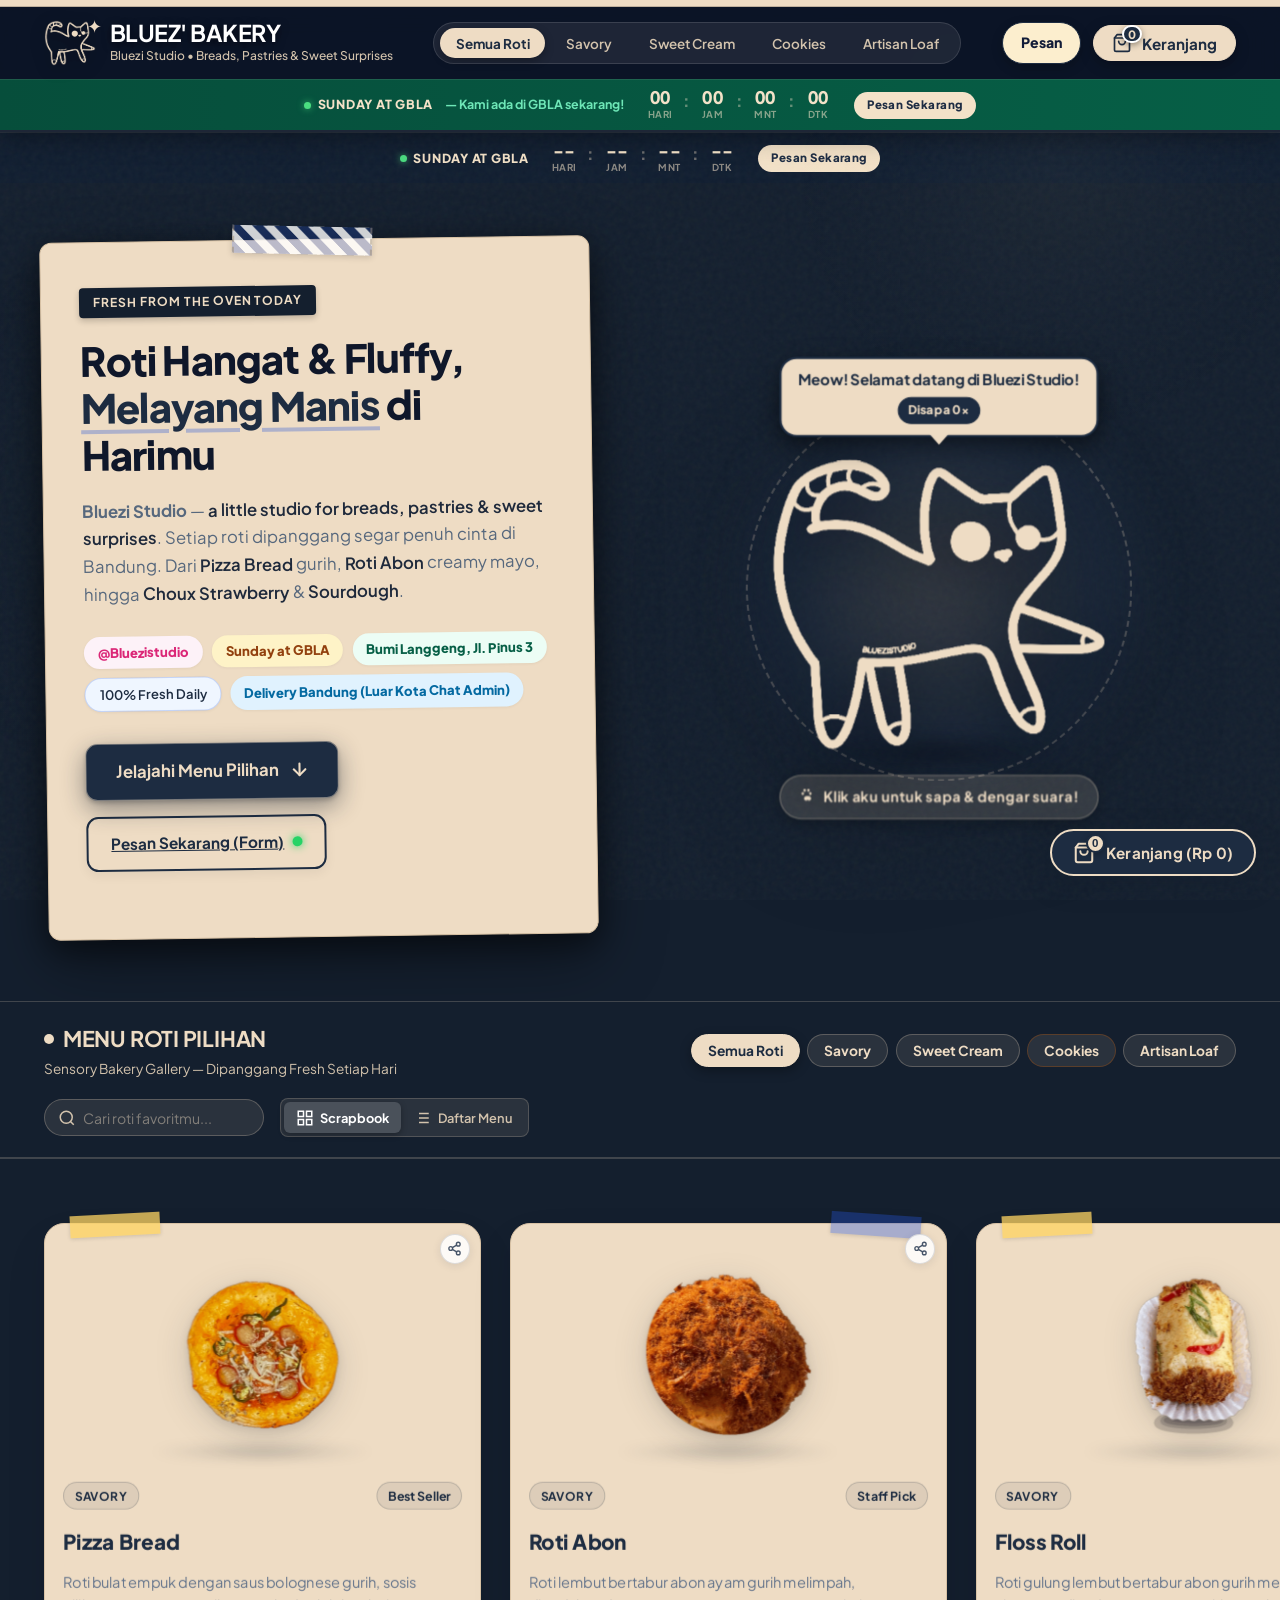
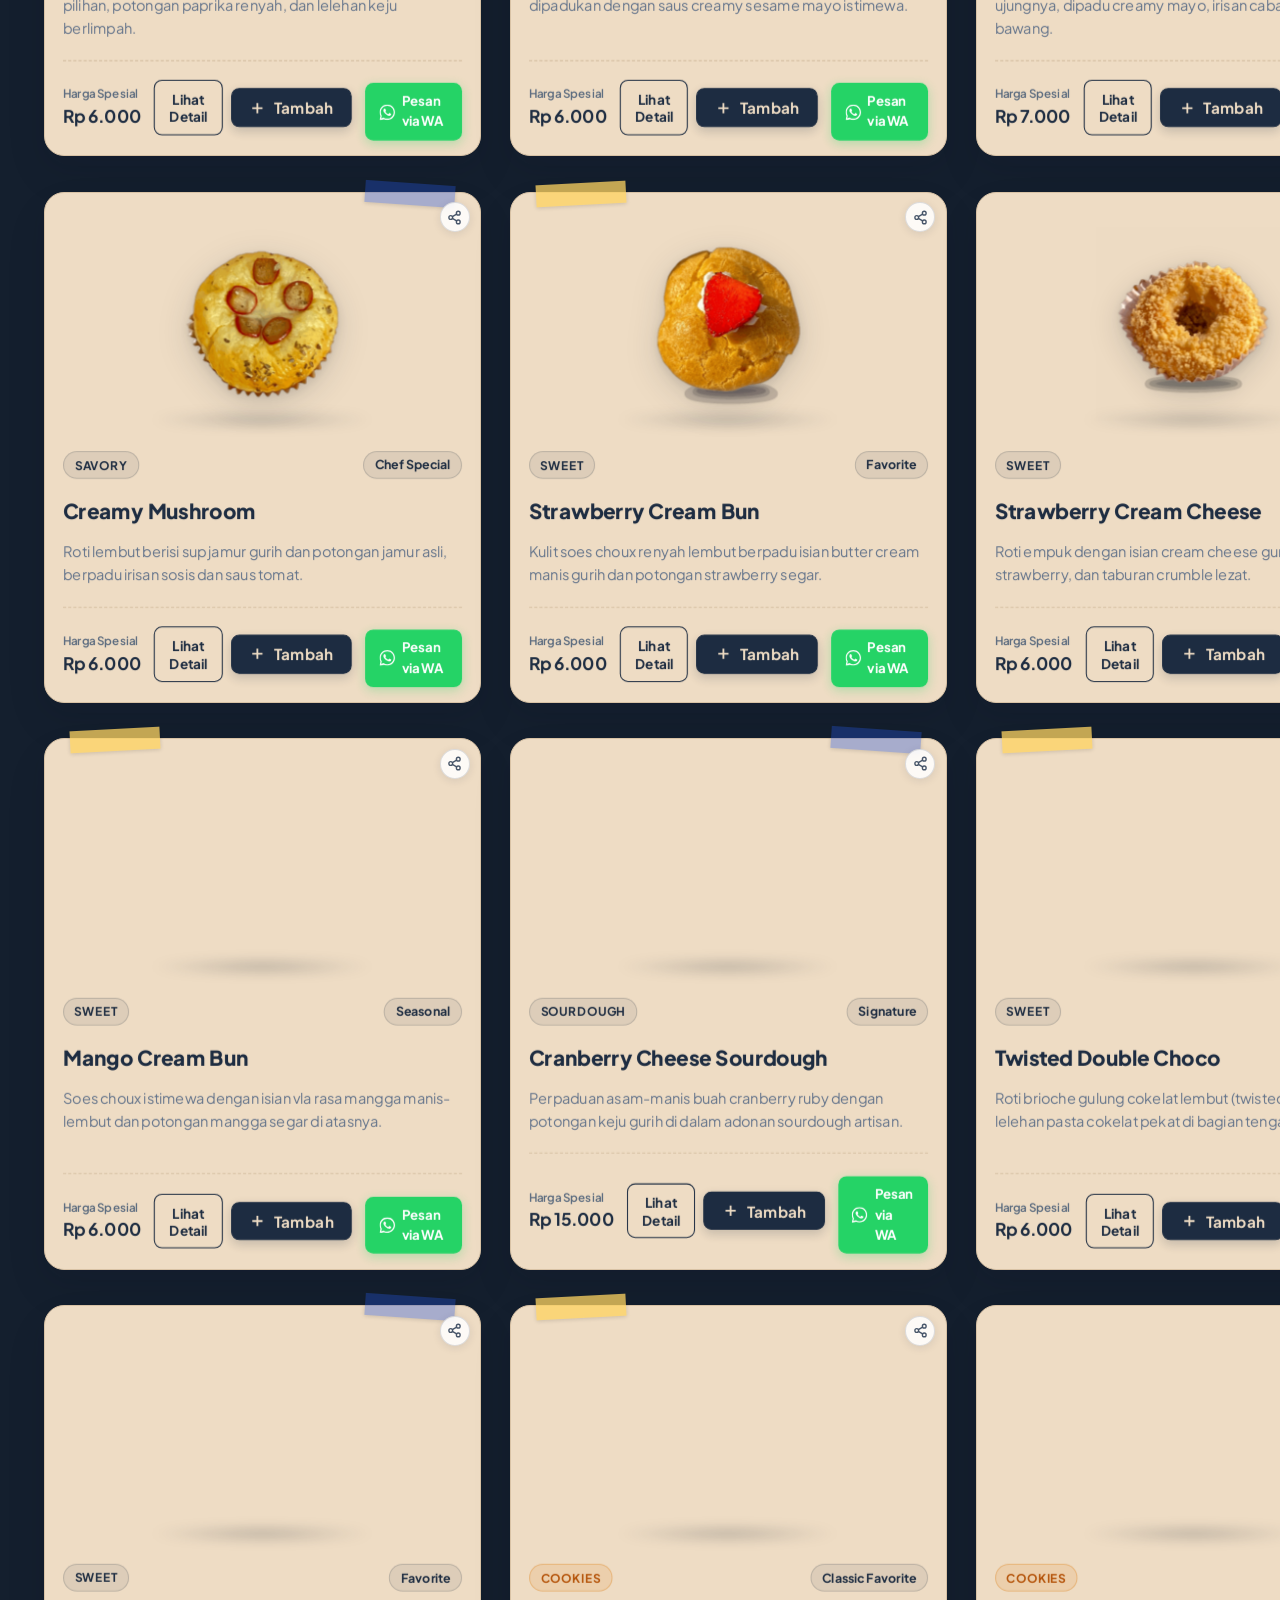
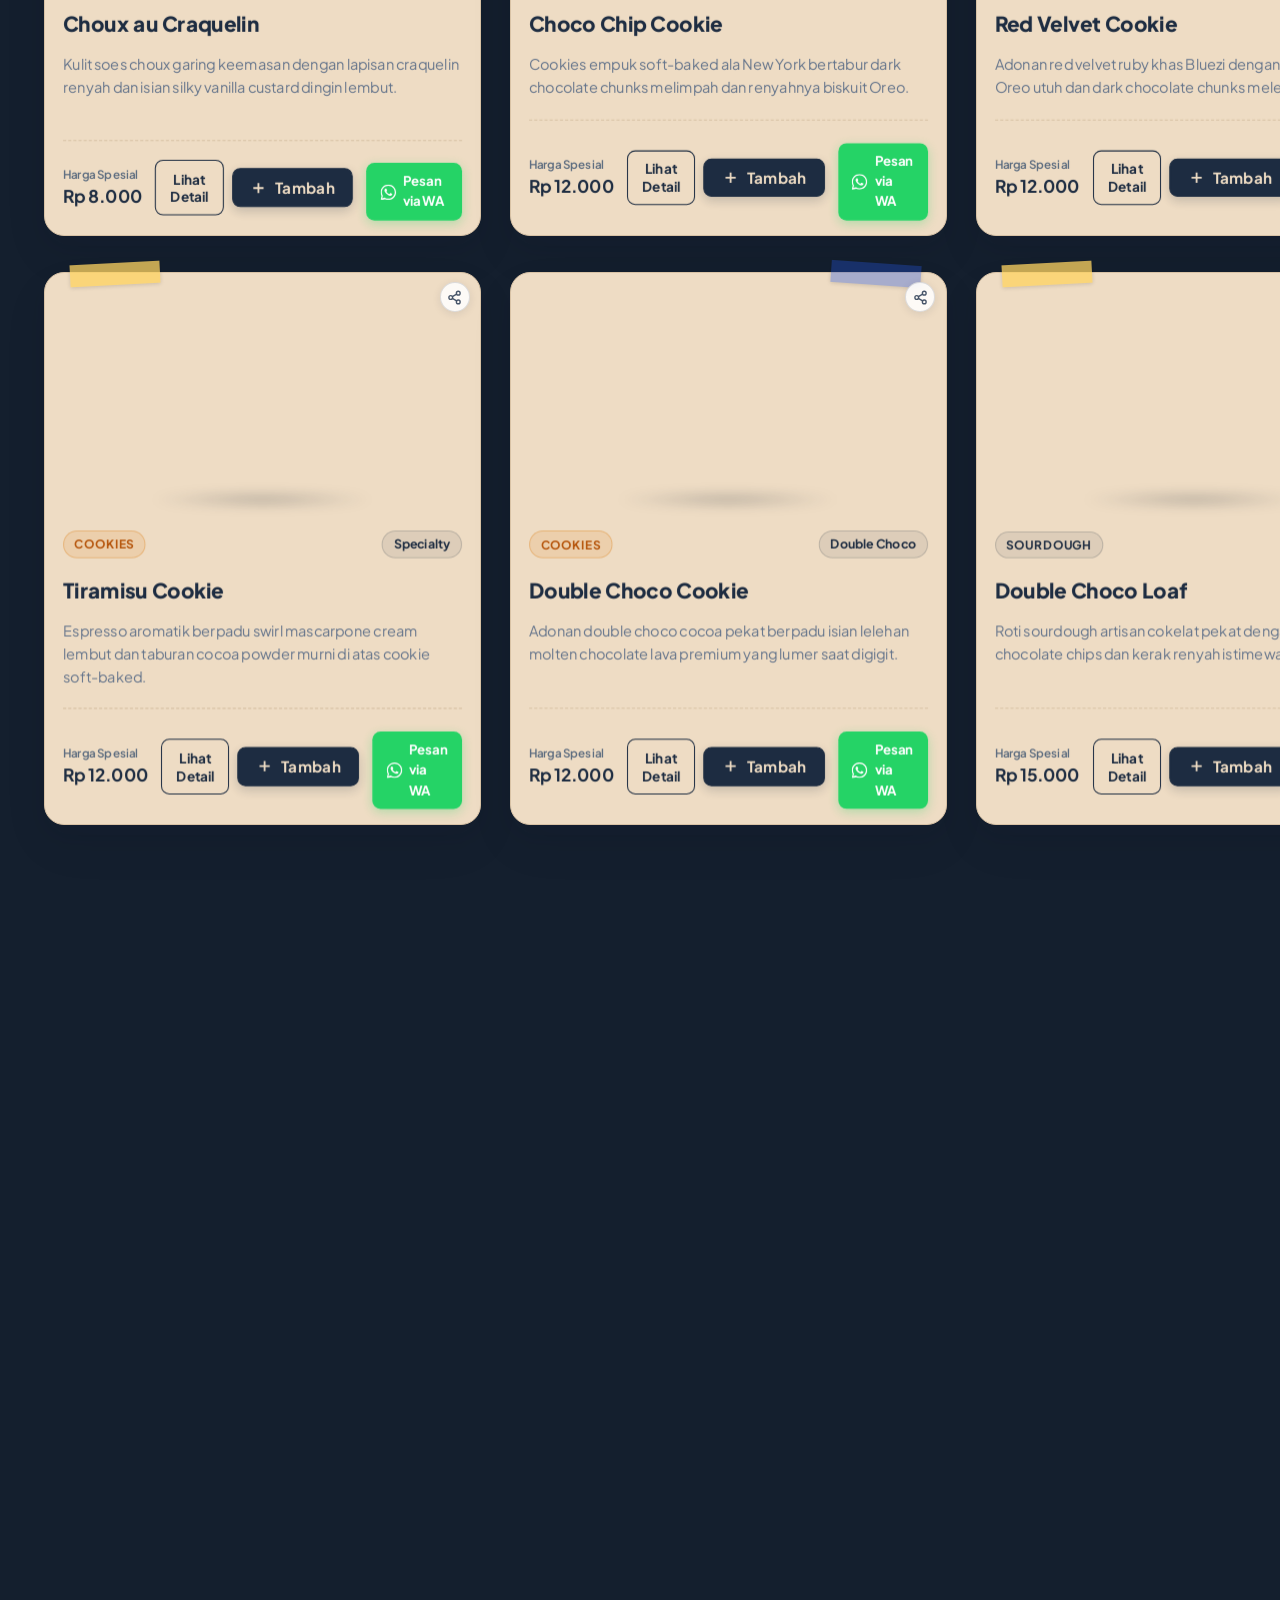
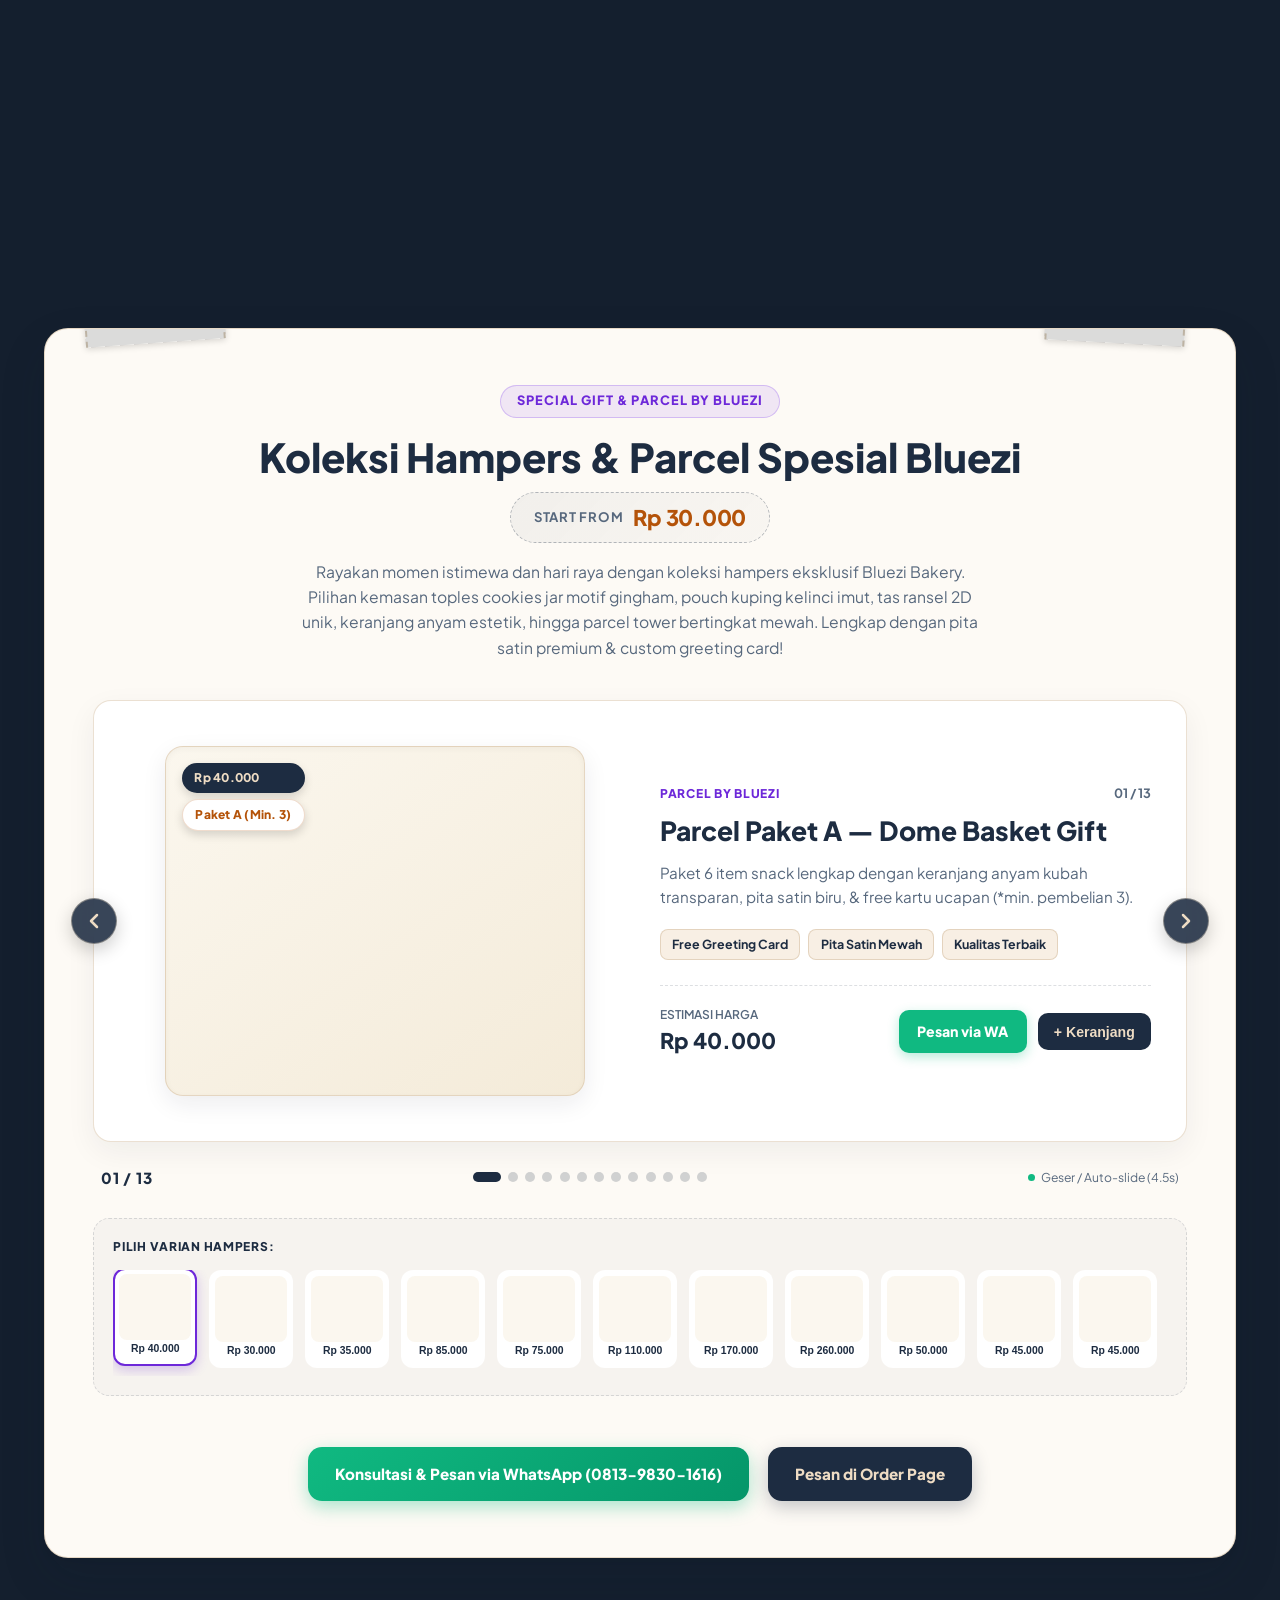
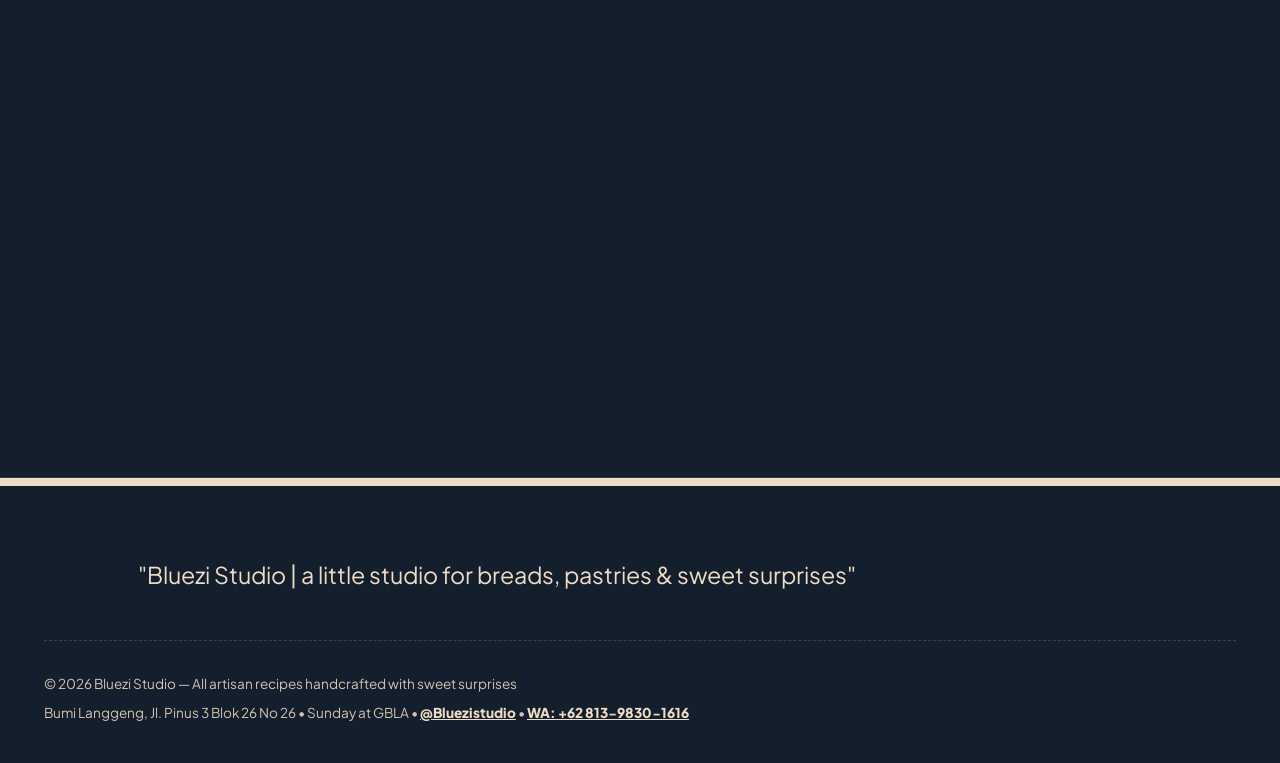
==== commit 0c9aff42: "perf: optimize images (-46MB), enable content-visibility, off-thread decoding, and mobile GPU accele" ====
--- a/index.html
+++ b/index.html
@@ -17,7 +17,7 @@
   <link rel="icon" type="image/png" sizes="16x16" href="assets/brand/favicon-16x16.png">
   <link rel="apple-touch-icon" sizes="180x180" href="apple-touch-icon.png">
   
-  <link rel="stylesheet" href="style.css?v=marquee_gallery_v18">
+  <link rel="stylesheet" href="style.css?v=lightweight_fast_v19">
 </head>
 <body class="scrapbook-theme">
   <!-- Navy Paper Ambient Background -->
@@ -613,7 +613,7 @@
             <div class="cookie-badge-tag">Classic Favorite</div>
             <div class="cookie-img-box" onclick="openProductModal('cookie-classic-chocochip')" role="button" tabindex="0" title="Lihat Detail Choco Chip Cookie">
               <div class="cookie-shadow"></div>
-              <img src="public/images/products/enhanced/cookie-classic-chocochip.png" alt="Choco Chip Cookie" class="cookie-thumb" loading="eager">
+              <img src="public/images/products/enhanced/cookie-classic-chocochip.png" alt="Choco Chip Cookie" class="cookie-thumb" loading="lazy" decoding="async">
             </div>
             <div class="cookie-info">
               <h3 class="cookie-name">Choco Chip Cookie</h3>
@@ -633,7 +633,7 @@
             <div class="cookie-badge-tag badge-redvelvet">Best Seller</div>
             <div class="cookie-img-box" onclick="openProductModal('cookie-red-velvet')" role="button" tabindex="0" title="Lihat Detail Red Velvet Cookie">
               <div class="cookie-shadow"></div>
-              <img src="public/images/products/enhanced/cookie-red-velvet.png" alt="Red Velvet Cookie" class="cookie-thumb" loading="eager">
+              <img src="public/images/products/enhanced/cookie-red-velvet.png" alt="Red Velvet Cookie" class="cookie-thumb" loading="lazy" decoding="async">
             </div>
             <div class="cookie-info">
               <h3 class="cookie-name">Red Velvet Cookie</h3>
@@ -653,7 +653,7 @@
             <div class="cookie-badge-tag badge-tiramisu">Specialty</div>
             <div class="cookie-img-box" onclick="openProductModal('cookie-tiramisu')" role="button" tabindex="0" title="Lihat Detail Tiramisu Cookie">
               <div class="cookie-shadow"></div>
-              <img src="public/images/products/enhanced/cookie-tiramisu.png" alt="Tiramisu Cookie" class="cookie-thumb" loading="eager">
+              <img src="public/images/products/enhanced/cookie-tiramisu.png" alt="Tiramisu Cookie" class="cookie-thumb" loading="lazy" decoding="async">
             </div>
             <div class="cookie-info">
               <h3 class="cookie-name">Tiramisu Cookie</h3>
@@ -673,7 +673,7 @@
             <div class="cookie-badge-tag badge-doubledark">Molten Lava</div>
             <div class="cookie-img-box" onclick="openProductModal('cookie-double-dark')" role="button" tabindex="0" title="Lihat Detail Double Dark Cookie">
               <div class="cookie-shadow"></div>
-              <img src="public/images/products/enhanced/cookie-double-dark.png" alt="Double Dark Cookie" class="cookie-thumb" loading="eager">
+              <img src="public/images/products/enhanced/cookie-double-dark.png" alt="Double Dark Cookie" class="cookie-thumb" loading="lazy" decoding="async">
             </div>
             <div class="cookie-info">
               <h3 class="cookie-name">Double Dark Cookie</h3>
@@ -886,112 +886,112 @@
           <article class="moment-polaroid" onclick="openGalleryLightbox('assets/gallery/pizza_bread_tray_oven.jpg', 'Loyang Pizza Bread Fresh Oven', 'Dipanggang keemasan dengan saus bolognese gurih, sosis lezat, dan lelehan keju di atas newsprint liner vintage.')" title="Loyang Pizza Bread Fresh Oven — Klik untuk perbesar">
             <div class="moment-pin" aria-hidden="true"></div>
             <div class="moment-img-wrap">
-              <img src="assets/gallery/pizza_bread_tray_oven.jpg" alt="Loyang Roti Pizza Bread Segar Bluezi" loading="lazy">
+              <img src="assets/gallery/pizza_bread_tray_oven.jpg" alt="Loyang Roti Pizza Bread Segar Bluezi" loading="lazy" decoding="async">
               <span class="moment-zoom-badge">✦ Zoom</span>
             </div>
           </article>
           <article class="moment-polaroid" onclick="openGalleryLightbox('assets/gallery/roti_abon_tray_oven.jpg', 'Loyang Roti Abon Floss Bun', 'Roti lembut berlimpah abon ayam gurih renyah dan creamy sesame mayo khas Bluezi Studio.')" title="Loyang Roti Abon Floss Bun — Klik untuk perbesar">
             <div class="moment-pin" aria-hidden="true"></div>
             <div class="moment-img-wrap">
-              <img src="assets/gallery/roti_abon_tray_oven.jpg" alt="Loyang Roti Abon Ayam Segar Bluezi" loading="lazy">
+              <img src="assets/gallery/roti_abon_tray_oven.jpg" alt="Loyang Roti Abon Ayam Segar Bluezi" loading="lazy" decoding="async">
               <span class="moment-zoom-badge">✦ Zoom</span>
             </div>
           </article>
           <article class="moment-polaroid" onclick="openGalleryLightbox('assets/gallery/assorted_buns_tray.jpg', 'Loyang Aneka Roti Pagi', 'Kombinasi harum Strawberry Cheese Crumble Bun berpadu Savory Pizza Ring di atas loyang kayu estetik.')" title="Loyang Aneka Roti Pagi — Klik untuk perbesar">
             <div class="moment-pin" aria-hidden="true"></div>
             <div class="moment-img-wrap">
-              <img src="assets/gallery/assorted_buns_tray.jpg" alt="Loyang Aneka Roti Manis dan Gurih Bluezi" loading="lazy">
+              <img src="assets/gallery/assorted_buns_tray.jpg" alt="Loyang Aneka Roti Manis dan Gurih Bluezi" loading="lazy" decoding="async">
               <span class="moment-zoom-badge">✦ Zoom</span>
             </div>
           </article>
           <article class="moment-polaroid" onclick="openGalleryLightbox('assets/gallery/bluezi_takeaway_bag.jpg', 'Kemasan Signature Takeaway Bag', 'Kraft paper bag ramah lingkungan dengan logo stempel Bluezi Studio dan segel stiker maskot kucing.')" title="Kemasan Signature Takeaway Bag — Klik untuk perbesar">
             <div class="moment-pin" aria-hidden="true"></div>
             <div class="moment-img-wrap">
-              <img src="assets/gallery/bluezi_takeaway_bag.jpg" alt="Signature Packaging Paper Bag Bluezi Studio" loading="lazy">
+              <img src="assets/gallery/bluezi_takeaway_bag.jpg" alt="Signature Packaging Paper Bag Bluezi Studio" loading="lazy" decoding="async">
               <span class="moment-zoom-badge">✦ Zoom</span>
             </div>
           </article>
           <article class="moment-polaroid" onclick="openGalleryLightbox('assets/editorial/cranberry_sourdough_tray.jpg', 'Artisan Cranberry Cheese Sourdough', 'Fermentasi alami 24 jam dengan buah cranberry ruby dan potongan keju gurih istimewa.')" title="Artisan Cranberry Cheese Sourdough — Klik untuk perbesar">
             <div class="moment-pin" aria-hidden="true"></div>
             <div class="moment-img-wrap">
-              <img src="assets/editorial/cranberry_sourdough_tray.jpg" alt="Artisan Cranberry Cheese Sourdough" loading="lazy">
+              <img src="assets/editorial/cranberry_sourdough_tray.jpg" alt="Artisan Cranberry Cheese Sourdough" loading="lazy" decoding="async">
               <span class="moment-zoom-badge">✦ Zoom</span>
             </div>
           </article>
           <article class="moment-polaroid" onclick="openGalleryLightbox('assets/editorial/choco_tray.jpg', 'Artisan Dark Cocoa Sourdough', 'Adonan cokelat hitam pekat bertabur dark chocolate chips dengan aroma harum cocoa murni.')" title="Artisan Dark Cocoa Sourdough — Klik untuk perbesar">
             <div class="moment-pin" aria-hidden="true"></div>
             <div class="moment-img-wrap">
-              <img src="assets/editorial/choco_tray.jpg" alt="Artisan Dark Cocoa Sourdough Loaf" loading="lazy">
+              <img src="assets/editorial/choco_tray.jpg" alt="Artisan Dark Cocoa Sourdough Loaf" loading="lazy" decoding="async">
               <span class="moment-zoom-badge">✦ Zoom</span>
             </div>
           </article>
           <article class="moment-polaroid" onclick="openGalleryLightbox('assets/editorial/choux_display.jpg', 'Choux Pastry Showcase', 'Koleksi choux pastry renyah khas Bluezi dengan isian silky custard dingin melimpah.')" title="Choux Pastry Showcase — Klik untuk perbesar">
             <div class="moment-pin" aria-hidden="true"></div>
             <div class="moment-img-wrap">
-              <img src="assets/editorial/choux_display.jpg" alt="Choux Pastry Display Showcase" loading="lazy">
+              <img src="assets/editorial/choux_display.jpg" alt="Choux Pastry Display Showcase" loading="lazy" decoding="async">
               <span class="moment-zoom-badge">✦ Zoom</span>
             </div>
           </article>
           <article class="moment-polaroid" onclick="openGalleryLightbox('assets/editorial/cookie_double_choco_tray.jpg', 'Soft-Baked Cookie Tray', 'Cookies empuk soft-baked ala New York dengan lelehan molten chocolate lava premium.')" title="Soft-Baked Cookie Tray — Klik untuk perbesar">
             <div class="moment-pin" aria-hidden="true"></div>
             <div class="moment-img-wrap">
-              <img src="assets/editorial/cookie_double_choco_tray.jpg" alt="Soft-Baked Cookies Oven Tray" loading="lazy">
+              <img src="assets/editorial/cookie_double_choco_tray.jpg" alt="Soft-Baked Cookies Oven Tray" loading="lazy" decoding="async">
               <span class="moment-zoom-badge">✦ Zoom</span>
             </div>
           </article>
           <article class="moment-polaroid" aria-hidden="true" onclick="openGalleryLightbox('assets/gallery/pizza_bread_tray_oven.jpg', 'Loyang Pizza Bread Fresh Oven', 'Dipanggang keemasan dengan saus bolognese gurih, sosis lezat, dan lelehan keju di atas newsprint liner vintage.')" title="Loyang Pizza Bread Fresh Oven — Klik untuk perbesar">
             <div class="moment-pin" aria-hidden="true"></div>
             <div class="moment-img-wrap">
-              <img src="assets/gallery/pizza_bread_tray_oven.jpg" alt="Loyang Roti Pizza Bread Segar Bluezi" loading="lazy">
+              <img src="assets/gallery/pizza_bread_tray_oven.jpg" alt="Loyang Roti Pizza Bread Segar Bluezi" loading="lazy" decoding="async">
               <span class="moment-zoom-badge">✦ Zoom</span>
             </div>
           </article>
           <article class="moment-polaroid" aria-hidden="true" onclick="openGalleryLightbox('assets/gallery/roti_abon_tray_oven.jpg', 'Loyang Roti Abon Floss Bun', 'Roti lembut berlimpah abon ayam gurih renyah dan creamy sesame mayo khas Bluezi Studio.')" title="Loyang Roti Abon Floss Bun — Klik untuk perbesar">
             <div class="moment-pin" aria-hidden="true"></div>
             <div class="moment-img-wrap">
-              <img src="assets/gallery/roti_abon_tray_oven.jpg" alt="Loyang Roti Abon Ayam Segar Bluezi" loading="lazy">
+              <img src="assets/gallery/roti_abon_tray_oven.jpg" alt="Loyang Roti Abon Ayam Segar Bluezi" loading="lazy" decoding="async">
               <span class="moment-zoom-badge">✦ Zoom</span>
             </div>
           </article>
           <article class="moment-polaroid" aria-hidden="true" onclick="openGalleryLightbox('assets/gallery/assorted_buns_tray.jpg', 'Loyang Aneka Roti Pagi', 'Kombinasi harum Strawberry Cheese Crumble Bun berpadu Savory Pizza Ring di atas loyang kayu estetik.')" title="Loyang Aneka Roti Pagi — Klik untuk perbesar">
             <div class="moment-pin" aria-hidden="true"></div>
             <div class="moment-img-wrap">
-              <img src="assets/gallery/assorted_buns_tray.jpg" alt="Loyang Aneka Roti Manis dan Gurih Bluezi" loading="lazy">
+              <img src="assets/gallery/assorted_buns_tray.jpg" alt="Loyang Aneka Roti Manis dan Gurih Bluezi" loading="lazy" decoding="async">
               <span class="moment-zoom-badge">✦ Zoom</span>
             </div>
           </article>
           <article class="moment-polaroid" aria-hidden="true" onclick="openGalleryLightbox('assets/gallery/bluezi_takeaway_bag.jpg', 'Kemasan Signature Takeaway Bag', 'Kraft paper bag ramah lingkungan dengan logo stempel Bluezi Studio dan segel stiker maskot kucing.')" title="Kemasan Signature Takeaway Bag — Klik untuk perbesar">
             <div class="moment-pin" aria-hidden="true"></div>
             <div class="moment-img-wrap">
-              <img src="assets/gallery/bluezi_takeaway_bag.jpg" alt="Signature Packaging Paper Bag Bluezi Studio" loading="lazy">
+              <img src="assets/gallery/bluezi_takeaway_bag.jpg" alt="Signature Packaging Paper Bag Bluezi Studio" loading="lazy" decoding="async">
               <span class="moment-zoom-badge">✦ Zoom</span>
             </div>
           </article>
           <article class="moment-polaroid" aria-hidden="true" onclick="openGalleryLightbox('assets/editorial/cranberry_sourdough_tray.jpg', 'Artisan Cranberry Cheese Sourdough', 'Fermentasi alami 24 jam dengan buah cranberry ruby dan potongan keju gurih istimewa.')" title="Artisan Cranberry Cheese Sourdough — Klik untuk perbesar">
             <div class="moment-pin" aria-hidden="true"></div>
             <div class="moment-img-wrap">
-              <img src="assets/editorial/cranberry_sourdough_tray.jpg" alt="Artisan Cranberry Cheese Sourdough" loading="lazy">
+              <img src="assets/editorial/cranberry_sourdough_tray.jpg" alt="Artisan Cranberry Cheese Sourdough" loading="lazy" decoding="async">
               <span class="moment-zoom-badge">✦ Zoom</span>
             </div>
           </article>
           <article class="moment-polaroid" aria-hidden="true" onclick="openGalleryLightbox('assets/editorial/choco_tray.jpg', 'Artisan Dark Cocoa Sourdough', 'Adonan cokelat hitam pekat bertabur dark chocolate chips dengan aroma harum cocoa murni.')" title="Artisan Dark Cocoa Sourdough — Klik untuk perbesar">
             <div class="moment-pin" aria-hidden="true"></div>
             <div class="moment-img-wrap">
-              <img src="assets/editorial/choco_tray.jpg" alt="Artisan Dark Cocoa Sourdough Loaf" loading="lazy">
+              <img src="assets/editorial/choco_tray.jpg" alt="Artisan Dark Cocoa Sourdough Loaf" loading="lazy" decoding="async">
               <span class="moment-zoom-badge">✦ Zoom</span>
             </div>
           </article>
           <article class="moment-polaroid" aria-hidden="true" onclick="openGalleryLightbox('assets/editorial/choux_display.jpg', 'Choux Pastry Showcase', 'Koleksi choux pastry renyah khas Bluezi dengan isian silky custard dingin melimpah.')" title="Choux Pastry Showcase — Klik untuk perbesar">
             <div class="moment-pin" aria-hidden="true"></div>
             <div class="moment-img-wrap">
-              <img src="assets/editorial/choux_display.jpg" alt="Choux Pastry Display Showcase" loading="lazy">
+              <img src="assets/editorial/choux_display.jpg" alt="Choux Pastry Display Showcase" loading="lazy" decoding="async">
               <span class="moment-zoom-badge">✦ Zoom</span>
             </div>
           </article>
           <article class="moment-polaroid" aria-hidden="true" onclick="openGalleryLightbox('assets/editorial/cookie_double_choco_tray.jpg', 'Soft-Baked Cookie Tray', 'Cookies empuk soft-baked ala New York dengan lelehan molten chocolate lava premium.')" title="Soft-Baked Cookie Tray — Klik untuk perbesar">
             <div class="moment-pin" aria-hidden="true"></div>
             <div class="moment-img-wrap">
-              <img src="assets/editorial/cookie_double_choco_tray.jpg" alt="Soft-Baked Cookies Oven Tray" loading="lazy">
+              <img src="assets/editorial/cookie_double_choco_tray.jpg" alt="Soft-Baked Cookies Oven Tray" loading="lazy" decoding="async">
               <span class="moment-zoom-badge">✦ Zoom</span>
             </div>
           </article>
@@ -1309,6 +1309,6 @@
     </div>
   </footer>
 
-  <script src="app.js?v=20261111_v17"></script>
+  <script src="app.js?v=20261111_v19"></script>
 </body>
 </html>
--- a/style.css
+++ b/style.css
@@ -106,11 +106,10 @@
   background-image: url("data:image/svg+xml,%3Csvg viewBox='0 0 200 200' xmlns='http://www.w3.org/2000/svg'%3E%3Cfilter id='noiseFilter'%3E%3CfeTurbulence type='fractalNoise' baseFrequency='0.8' numOctaves='3' stitchTiles='stitch'/%3E%3C/filter%3E%3Crect width='100%25' height='100%25' filter='url(%23noiseFilter)'/%3E%3C/svg%3E");
 }
 
-/* Ambient Deep Lighting */
+/* Ambient Deep Lighting (Optimized radial gradient - no expensive 120px blur shader) */
 .ambient-glow {
   position: fixed;
   border-radius: 50%;
-  filter: blur(120px);
   pointer-events: none;
   z-index: 0;
   opacity: 0.28;
@@ -119,7 +118,7 @@
 .ambient-glow-1 {
   width: 550px;
   height: 550px;
-  background: radial-gradient(circle, rgba(238, 220, 196, 0.14) 0%, transparent 70%);
+  background: radial-gradient(circle, rgba(238, 220, 196, 0.12) 0%, rgba(238, 220, 196, 0.04) 40%, transparent 70%);
   top: -100px;
   right: -50px;
 }
@@ -127,7 +126,7 @@
 .ambient-glow-2 {
   width: 600px;
   height: 600px;
-  background: radial-gradient(circle, rgba(36, 53, 78, 0.45) 0%, transparent 70%);
+  background: radial-gradient(circle, rgba(36, 53, 78, 0.35) 0%, rgba(36, 53, 78, 0.1) 45%, transparent 70%);
   bottom: 10%;
   left: -120px;
   opacity: 0.2;
@@ -7780,3 +7779,39 @@
     display: none;
   }
 }
+
+/* ==========================================================================
+   PERFORMANCE ACCELERATION FOR MOBILE & ALL DEVICES
+   ========================================================================== */
+
+/* 1. Off-screen content visibility: skips layout & paint until near viewport */
+.box-builder-section,
+.cookies-showcase-section,
+.hampers-editorial-section,
+.bakery-story-section,
+.order-cta-section {
+  content-visibility: auto;
+  contain-intrinsic-size: 1px 750px;
+}
+
+/* 2. Image rendering performance */
+img {
+  content-visibility: auto;
+}
+
+/* 3. Mobile GPU optimizations */
+@media (max-width: 768px) {
+  .site-header {
+    background: #0d172a !important;
+    backdrop-filter: none !important;
+    -webkit-backdrop-filter: none !important;
+  }
+  .ambient-glow {
+    display: none !important;
+  }
+  /* Hardware accelerated smooth momentum scrolling */
+  html, body {
+    -webkit-overflow-scrolling: touch;
+    scroll-behavior: smooth;
+  }
+}
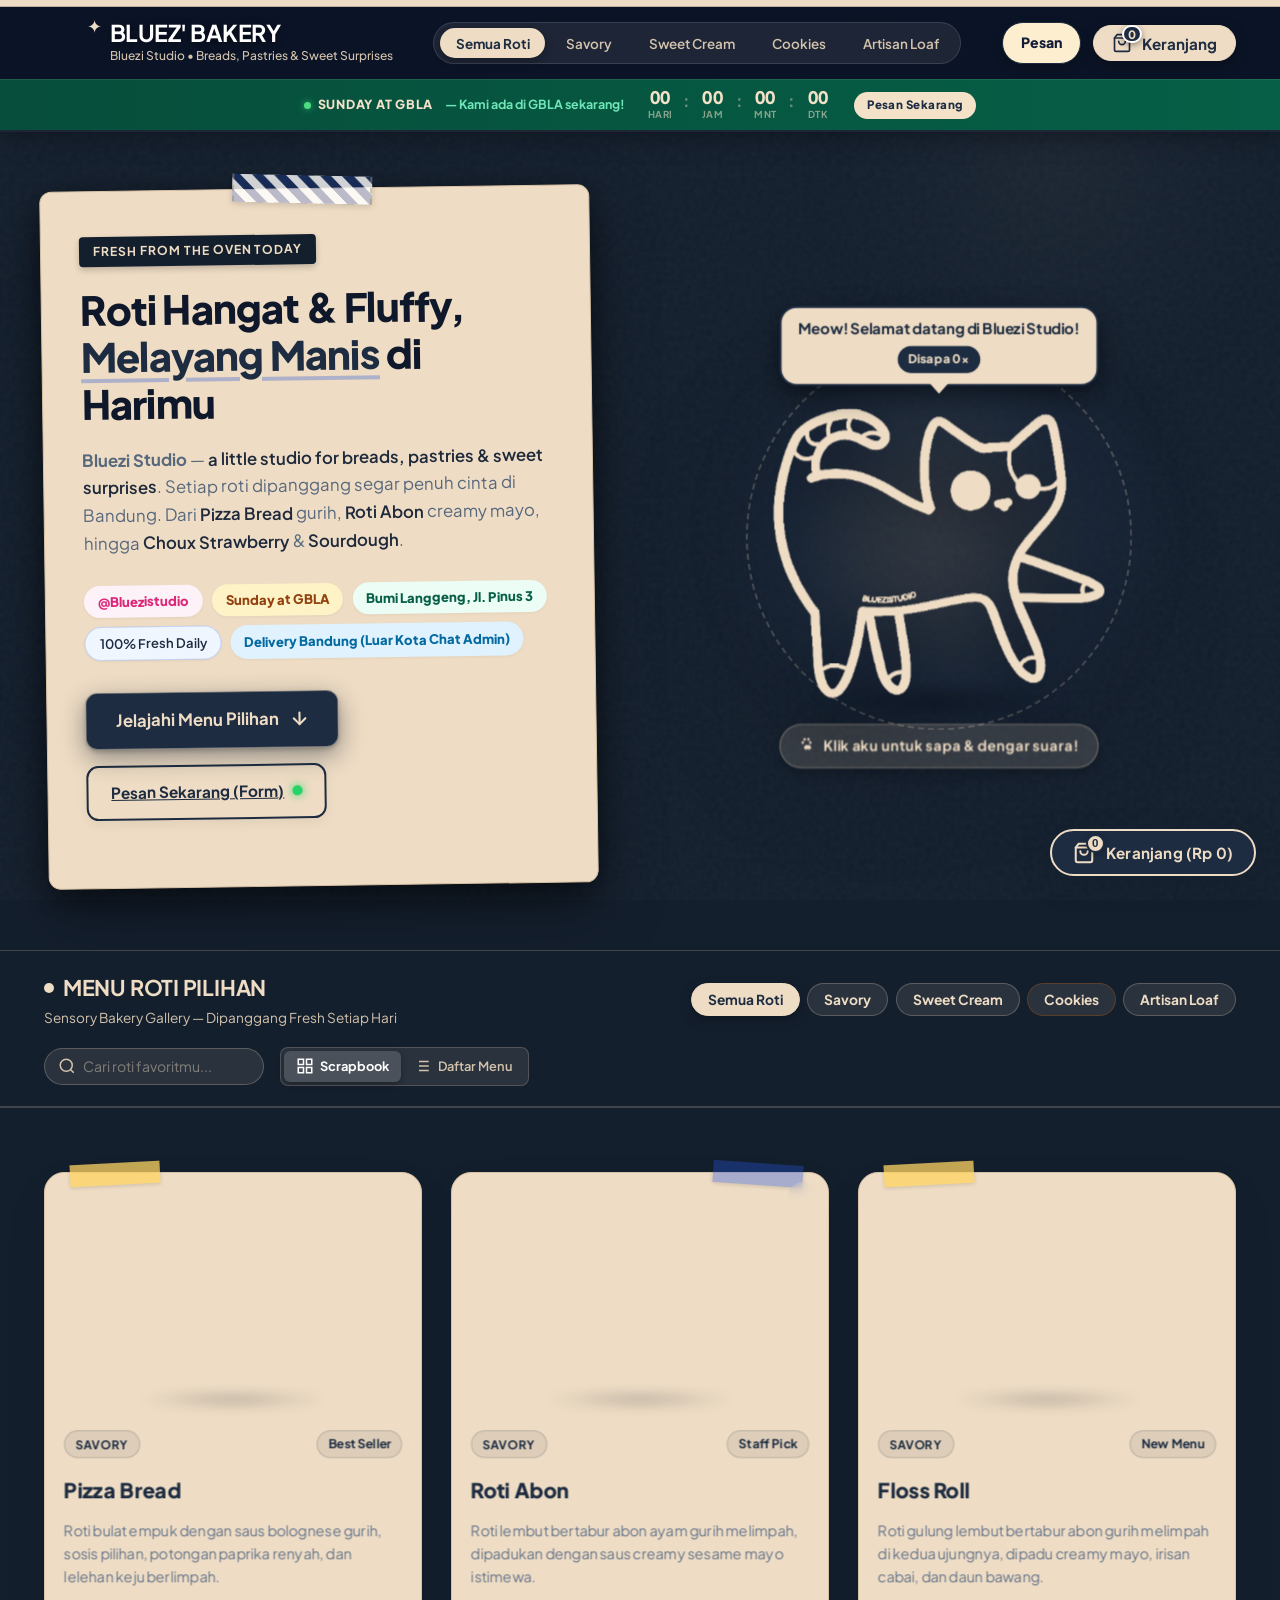
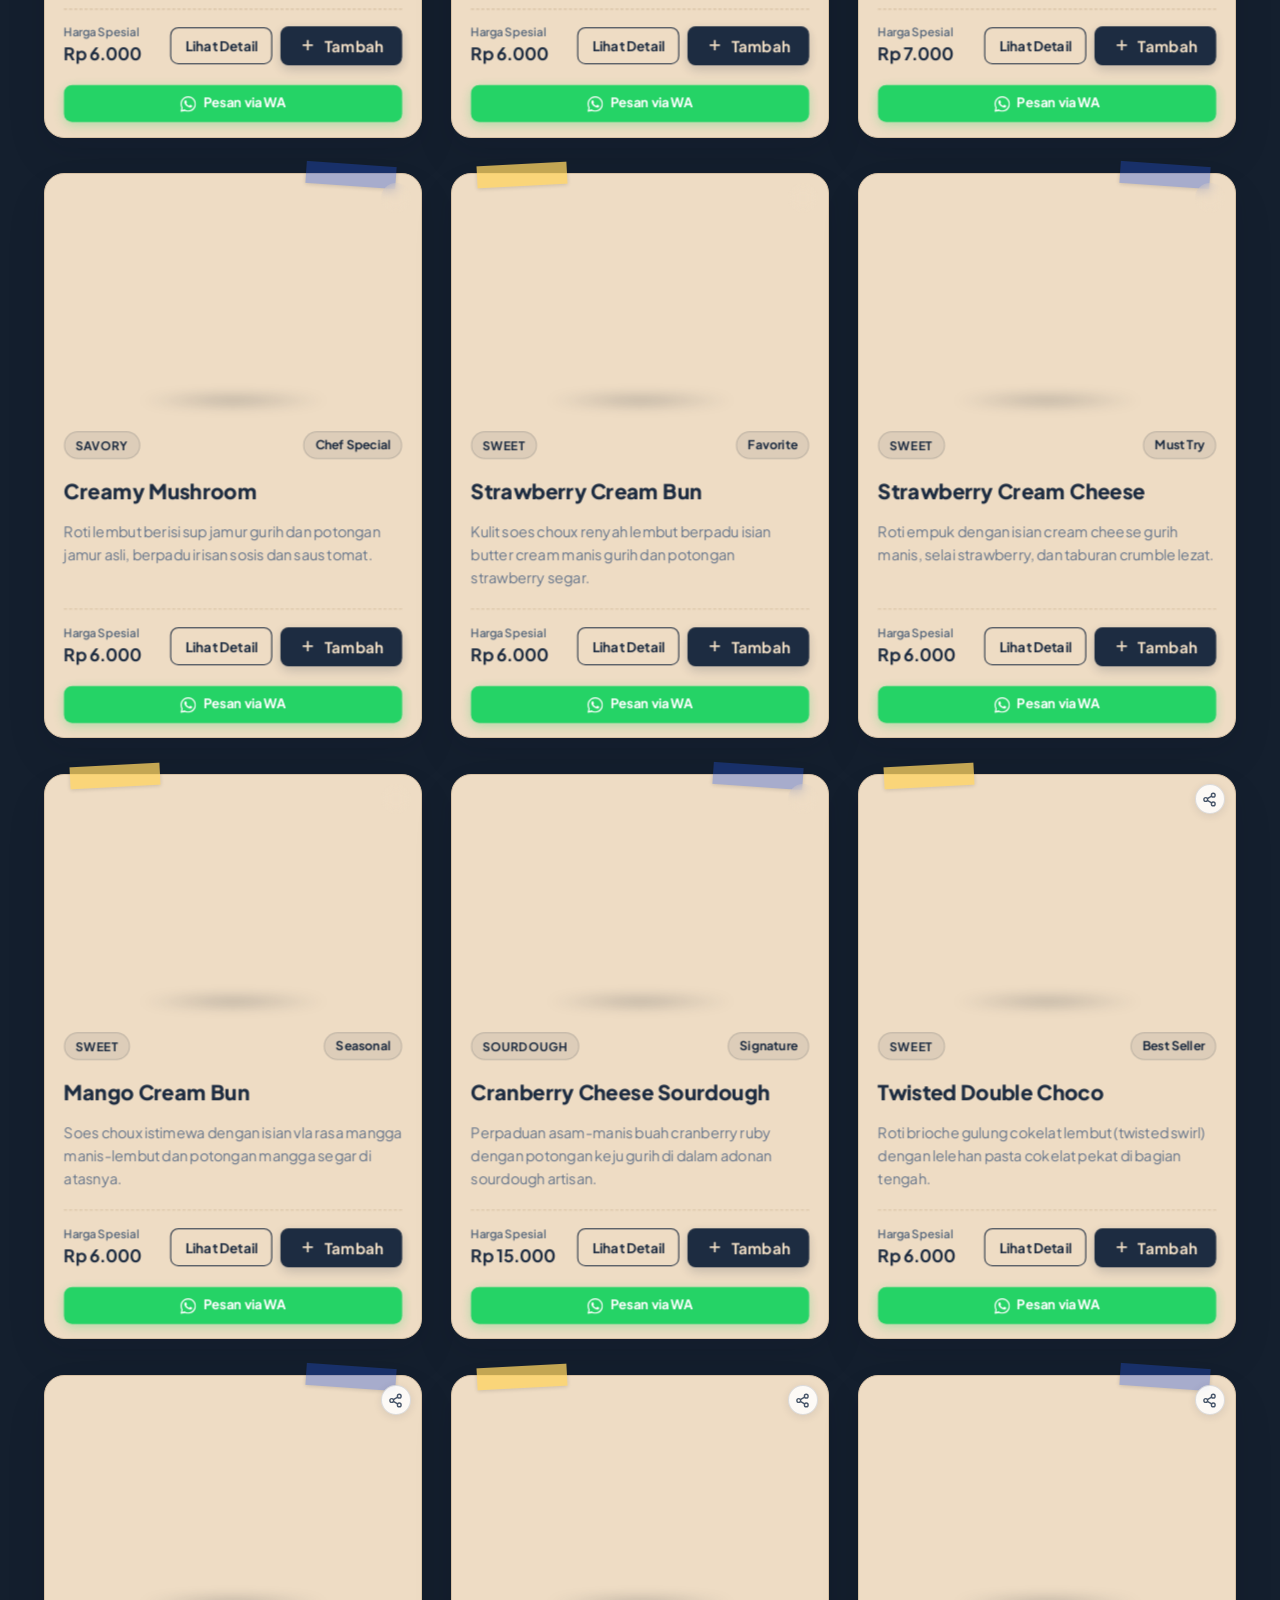
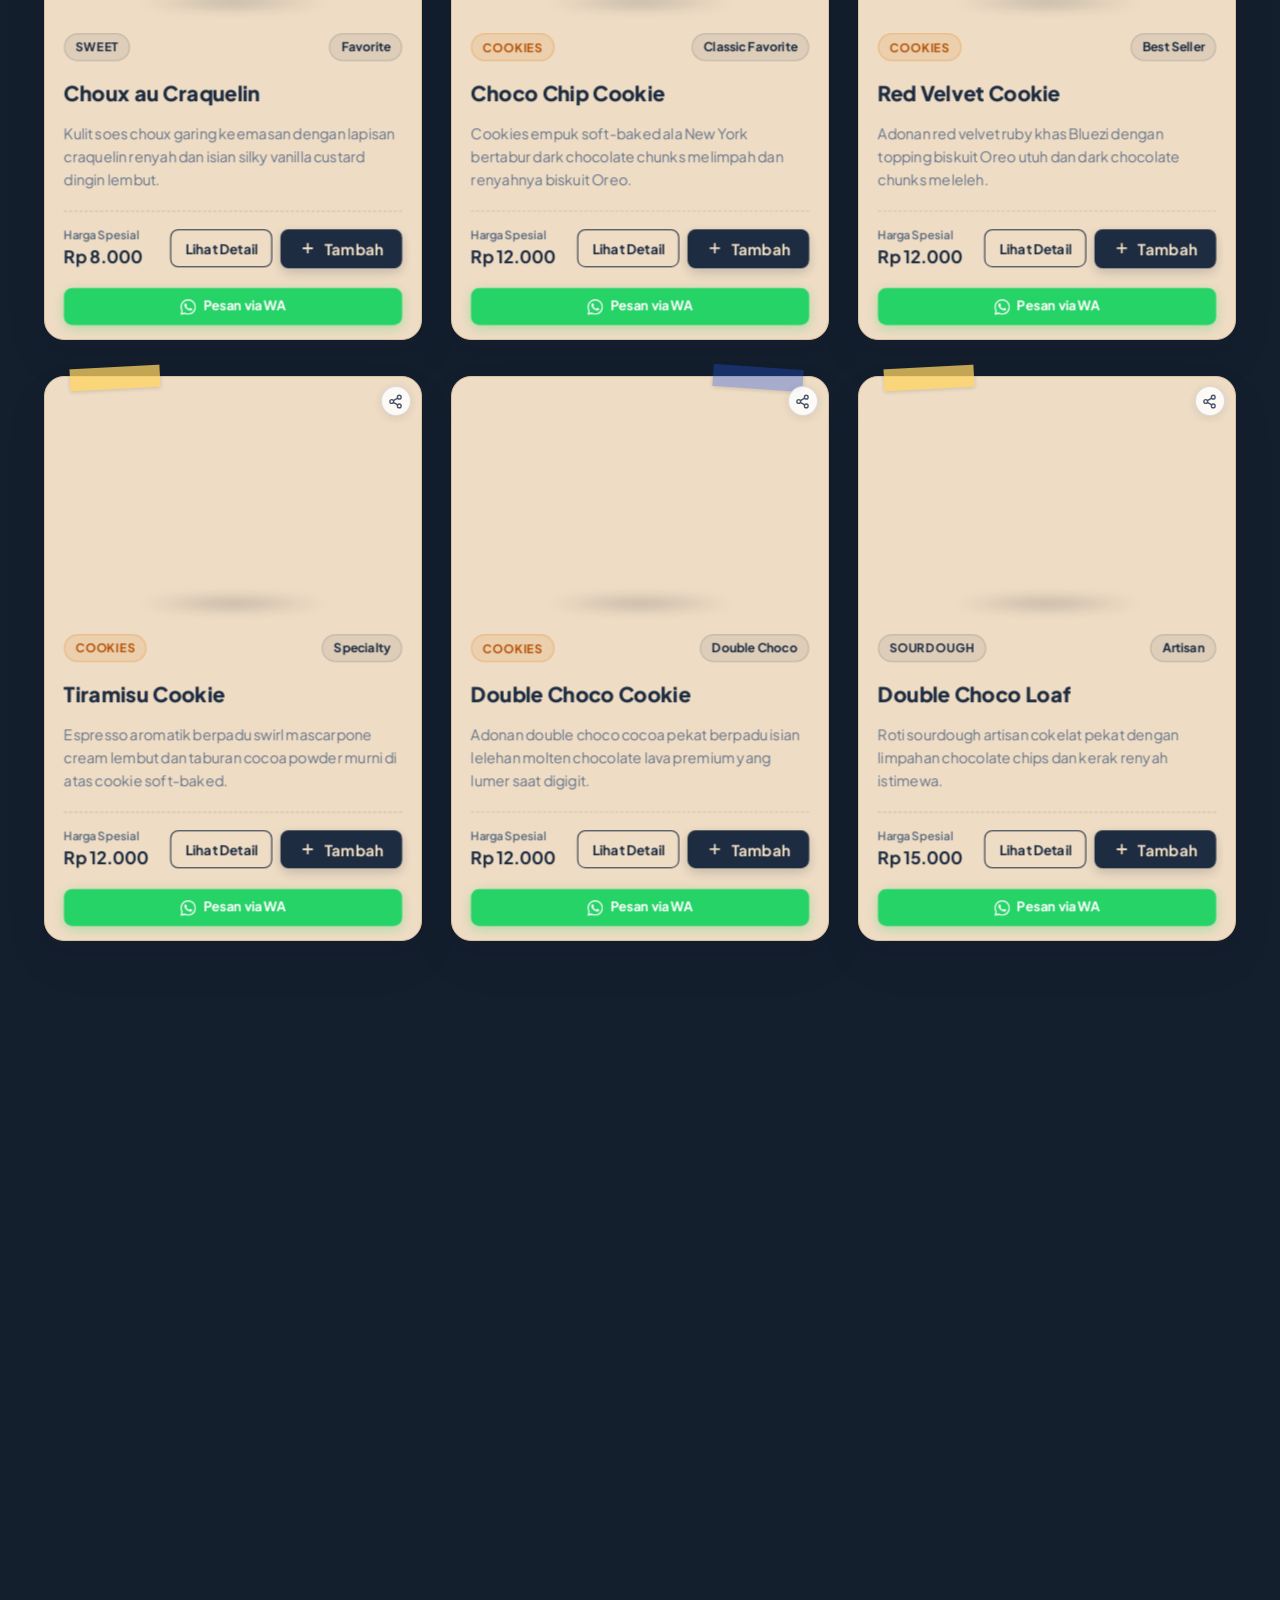
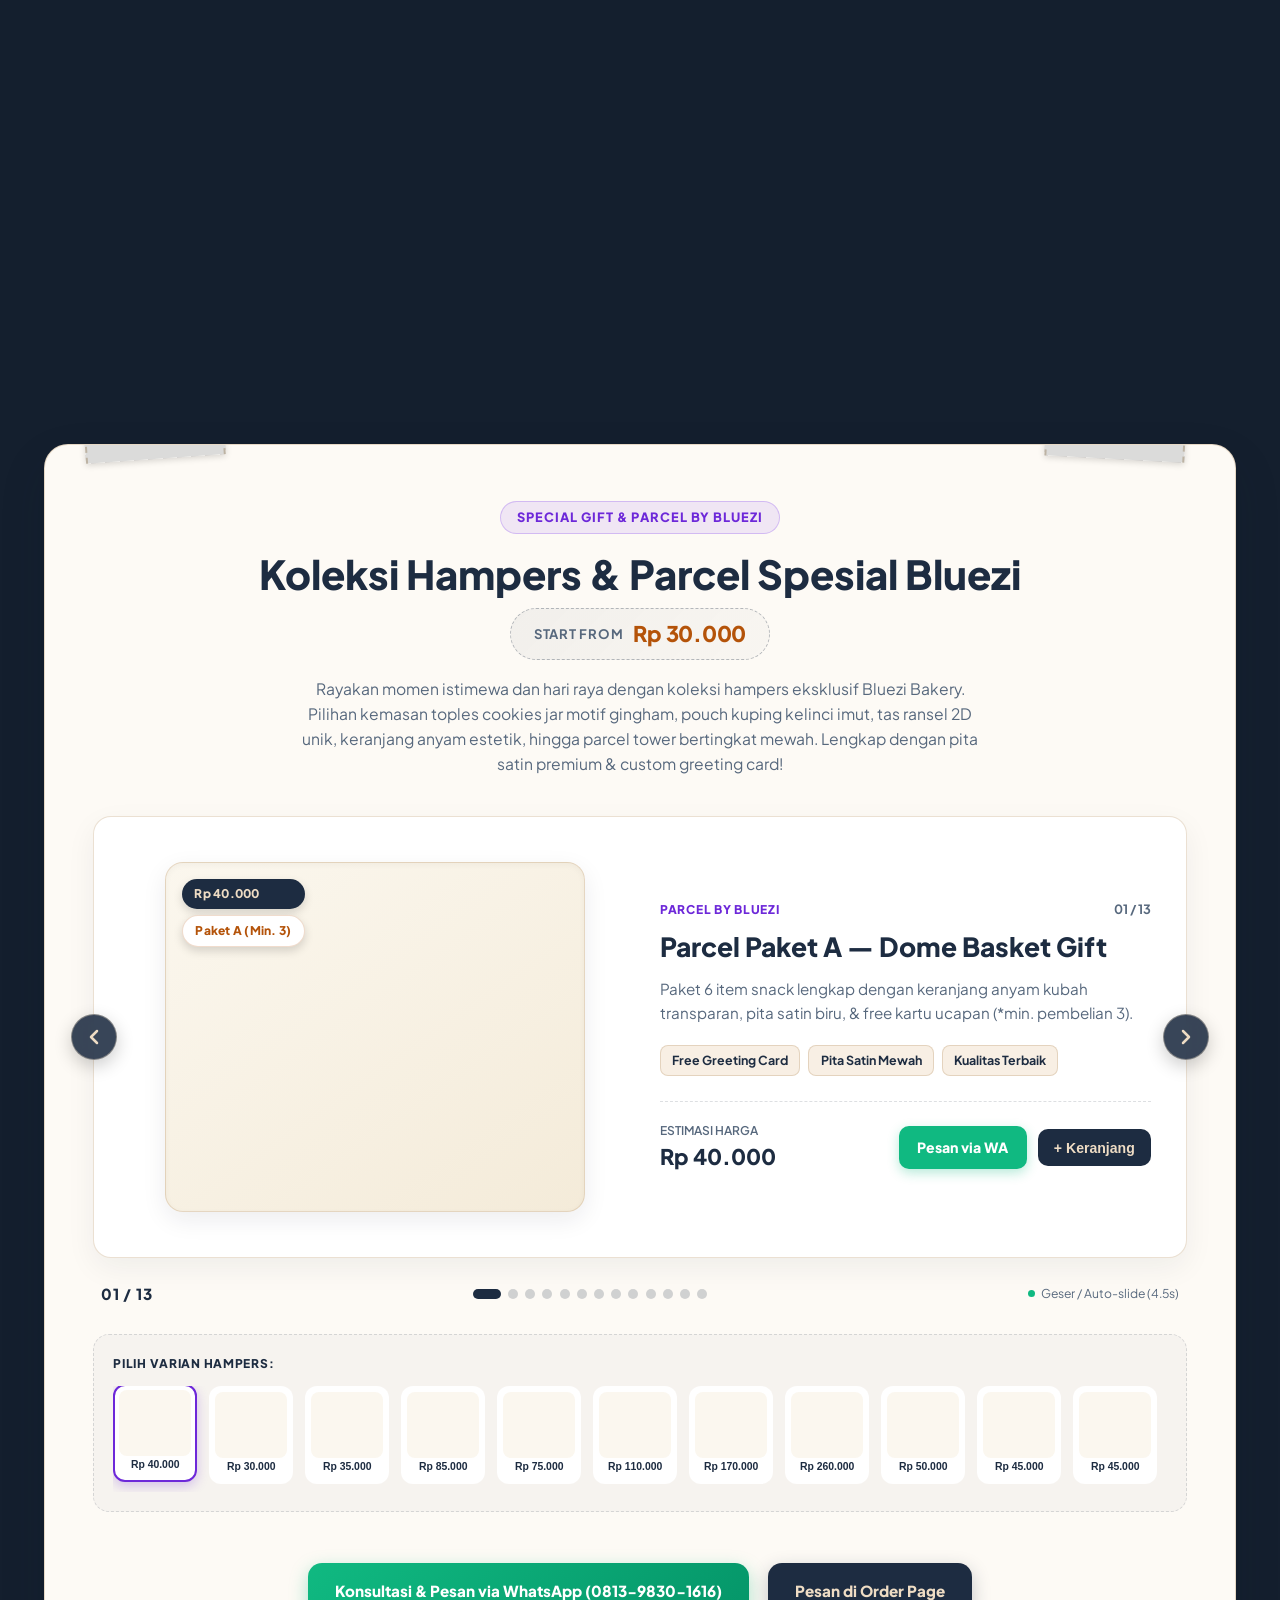
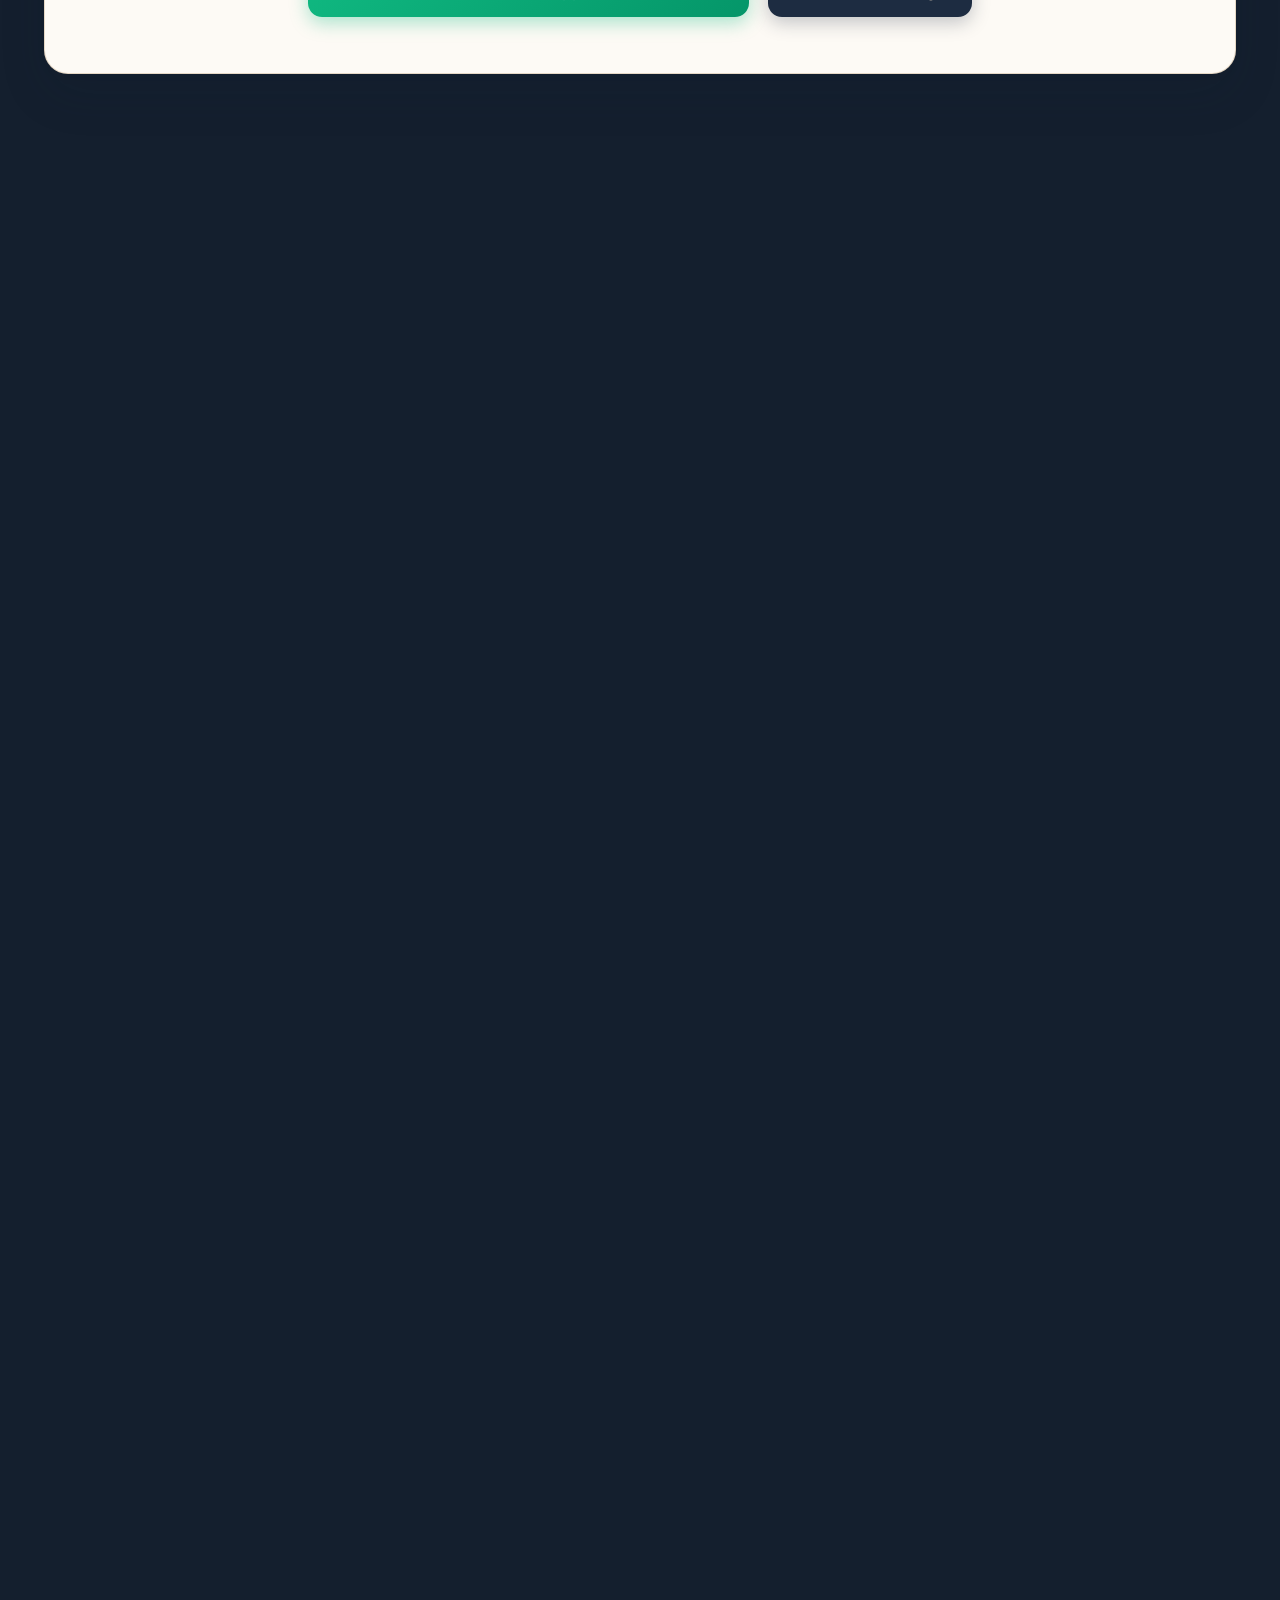
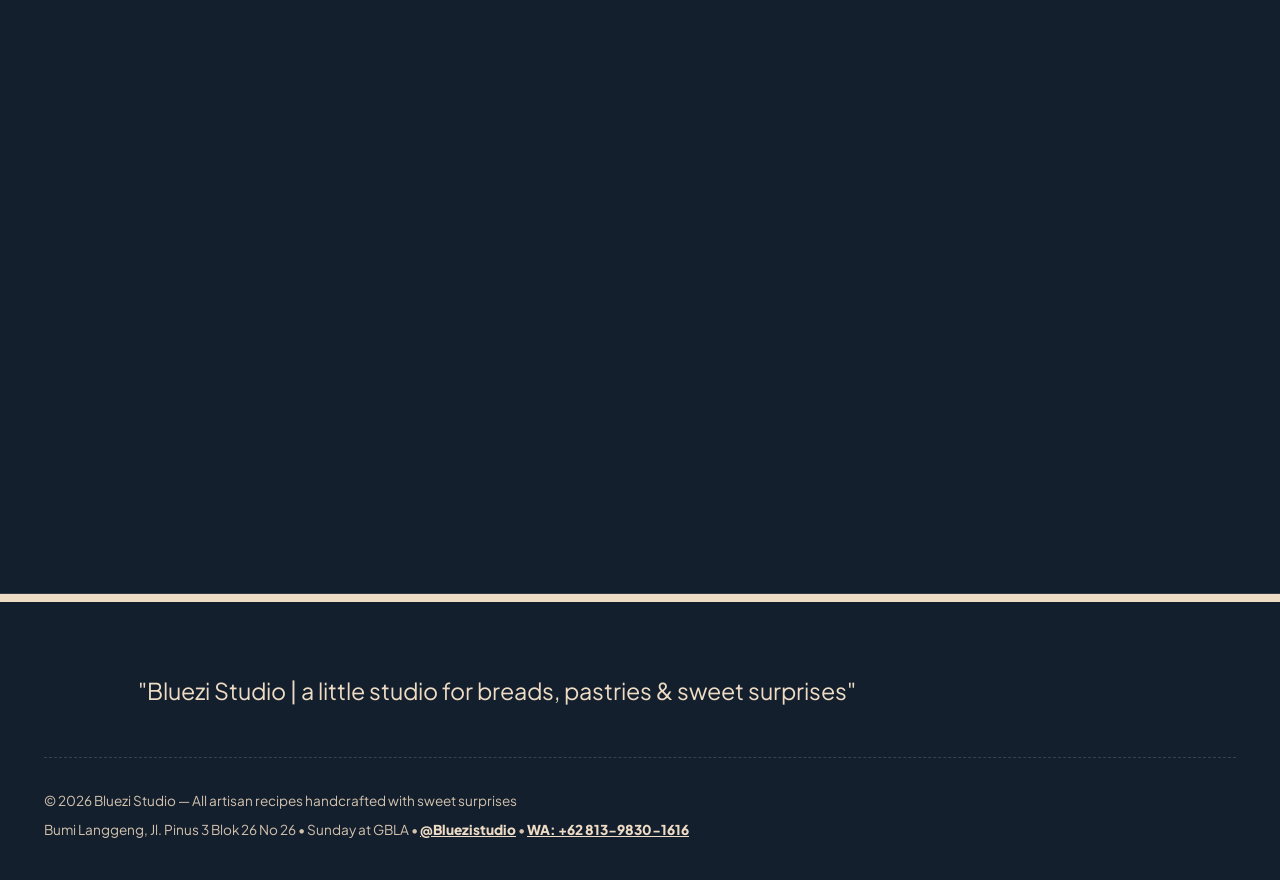
==== commit 0fe46f93: "fix: resolve product card clipping on tablet/mobile by wrapping price row and enabling minmax grid" ====
--- a/index.html
+++ b/index.html
@@ -17,7 +17,7 @@
   <link rel="icon" type="image/png" sizes="16x16" href="assets/brand/favicon-16x16.png">
   <link rel="apple-touch-icon" sizes="180x180" href="apple-touch-icon.png">
   
-  <link rel="stylesheet" href="style.css?v=lightweight_fast_v19">
+  <link rel="stylesheet" href="style.css?v=fix_clipping_v20">
 </head>
 <body class="scrapbook-theme">
   <!-- Navy Paper Ambient Background -->
@@ -104,37 +104,7 @@
     </div>
   </header>
 
-  <!-- Sunday GBLA Countdown Bar (sticky, menempel di bawah header) -->
-  <div class="gbla-countdown-bar" id="gblaCountdownBar" aria-live="polite">
-    <div class="gbla-countdown-inner">
-      <span class="gbla-countdown-label">
-        <span class="gbla-dot" aria-hidden="true"></span>
-        Sunday at GBLA
-      </span>
-      <div class="gbla-countdown-blocks" id="gblaCountdownBlocks">
-        <div class="gbla-time-block">
-          <span class="gbla-time-num" id="gblaCountDays">--</span>
-          <span class="gbla-time-unit">hari</span>
-        </div>
-        <span class="gbla-time-sep" aria-hidden="true">:</span>
-        <div class="gbla-time-block">
-          <span class="gbla-time-num" id="gblaCountHours">--</span>
-          <span class="gbla-time-unit">jam</span>
-        </div>
-        <span class="gbla-time-sep" aria-hidden="true">:</span>
-        <div class="gbla-time-block">
-          <span class="gbla-time-num" id="gblaCountMins">--</span>
-          <span class="gbla-time-unit">mnt</span>
-        </div>
-        <span class="gbla-time-sep" aria-hidden="true">:</span>
-        <div class="gbla-time-block">
-          <span class="gbla-time-num" id="gblaCountSecs">--</span>
-          <span class="gbla-time-unit">dtk</span>
-        </div>
-      </div>
-      <a href="order.html" class="gbla-countdown-cta">Pesan Sekarang</a>
-    </div>
-  </div>
+
 
   <!-- Hero Section with Floating Breads Showcase -->
   <section class="hero-section" id="hero">
@@ -1309,6 +1279,6 @@
     </div>
   </footer>
 
-  <script src="app.js?v=20261111_v19"></script>
+  <script src="app.js?v=20261116_v20"></script>
 </body>
 </html>
--- a/style.css
+++ b/style.css
@@ -1243,7 +1243,7 @@
 /* Standardized Balanced Catalog Grid */
 .products-editorial-grid {
   display: grid;
-  grid-template-columns: repeat(3, 1fr);
+  grid-template-columns: repeat(3, minmax(0, 1fr));
   gap: 2.2rem 1.8rem;
   align-items: stretch;
 }
@@ -1255,6 +1255,7 @@
   display: flex;
   flex-direction: column;
   height: 100%;
+  min-width: 0;
   transition: transform 0.3s ease;
 }
 
@@ -1695,11 +1696,19 @@
 .card-bottom-bar {
   margin-top: auto;
   display: flex;
-  align-items: center;
-  justify-content: space-between;
-  gap: 0.8rem;
+  flex-direction: column;
+  gap: 0.55rem;
   padding-top: 0.85rem;
   border-top: 1.5px dashed var(--cream-border);
+  width: 100%;
+}
+
+.card-price-row {
+  display: flex;
+  align-items: center;
+  justify-content: space-between;
+  gap: 0.6rem;
+  width: 100%;
 }
 
 .card-price-box {
@@ -3207,7 +3216,21 @@
    RESPONSIVE DESIGN & ACCESSIBILITY
    ========================================================================== */
 
-@media (max-width: 1024px) {
+@media (max-width: 1100px) {
+  .header-inner {
+    gap: 0.75rem !important;
+  }
+  .brand-sub {
+    display: none !important;
+  }
+  .nav-actions {
+    gap: 0.4rem !important;
+  }
+  .nav-link {
+    padding: 0.35rem 0.5rem !important;
+    font-size: 0.8rem !important;
+  }
+
   .hero-layout {
     grid-template-columns: 1fr;
     gap: 2.5rem;
@@ -3218,7 +3241,7 @@
   }
 
   .products-editorial-grid {
-    grid-template-columns: repeat(2, 1fr);
+    grid-template-columns: repeat(2, minmax(0, 1fr));
   }
 
   .product-3d-card.span-featured,
@@ -3598,7 +3621,7 @@
   }
 
   .products-editorial-grid {
-    grid-template-columns: repeat(2, 1fr) !important;
+    grid-template-columns: repeat(2, minmax(0, 1fr)) !important;
     gap: 0.65rem 0.55rem !important;
   }
 
@@ -3691,6 +3714,14 @@
     padding-top: 0.45rem !important;
     margin-top: auto !important;
     border-top: 1px dashed var(--cream-border) !important;
+    width: 100% !important;
+  }
+
+  .card-price-row {
+    display: flex !important;
+    flex-direction: column !important;
+    gap: 0.35rem !important;
+    width: 100% !important;
   }
 
   .card-price-box {
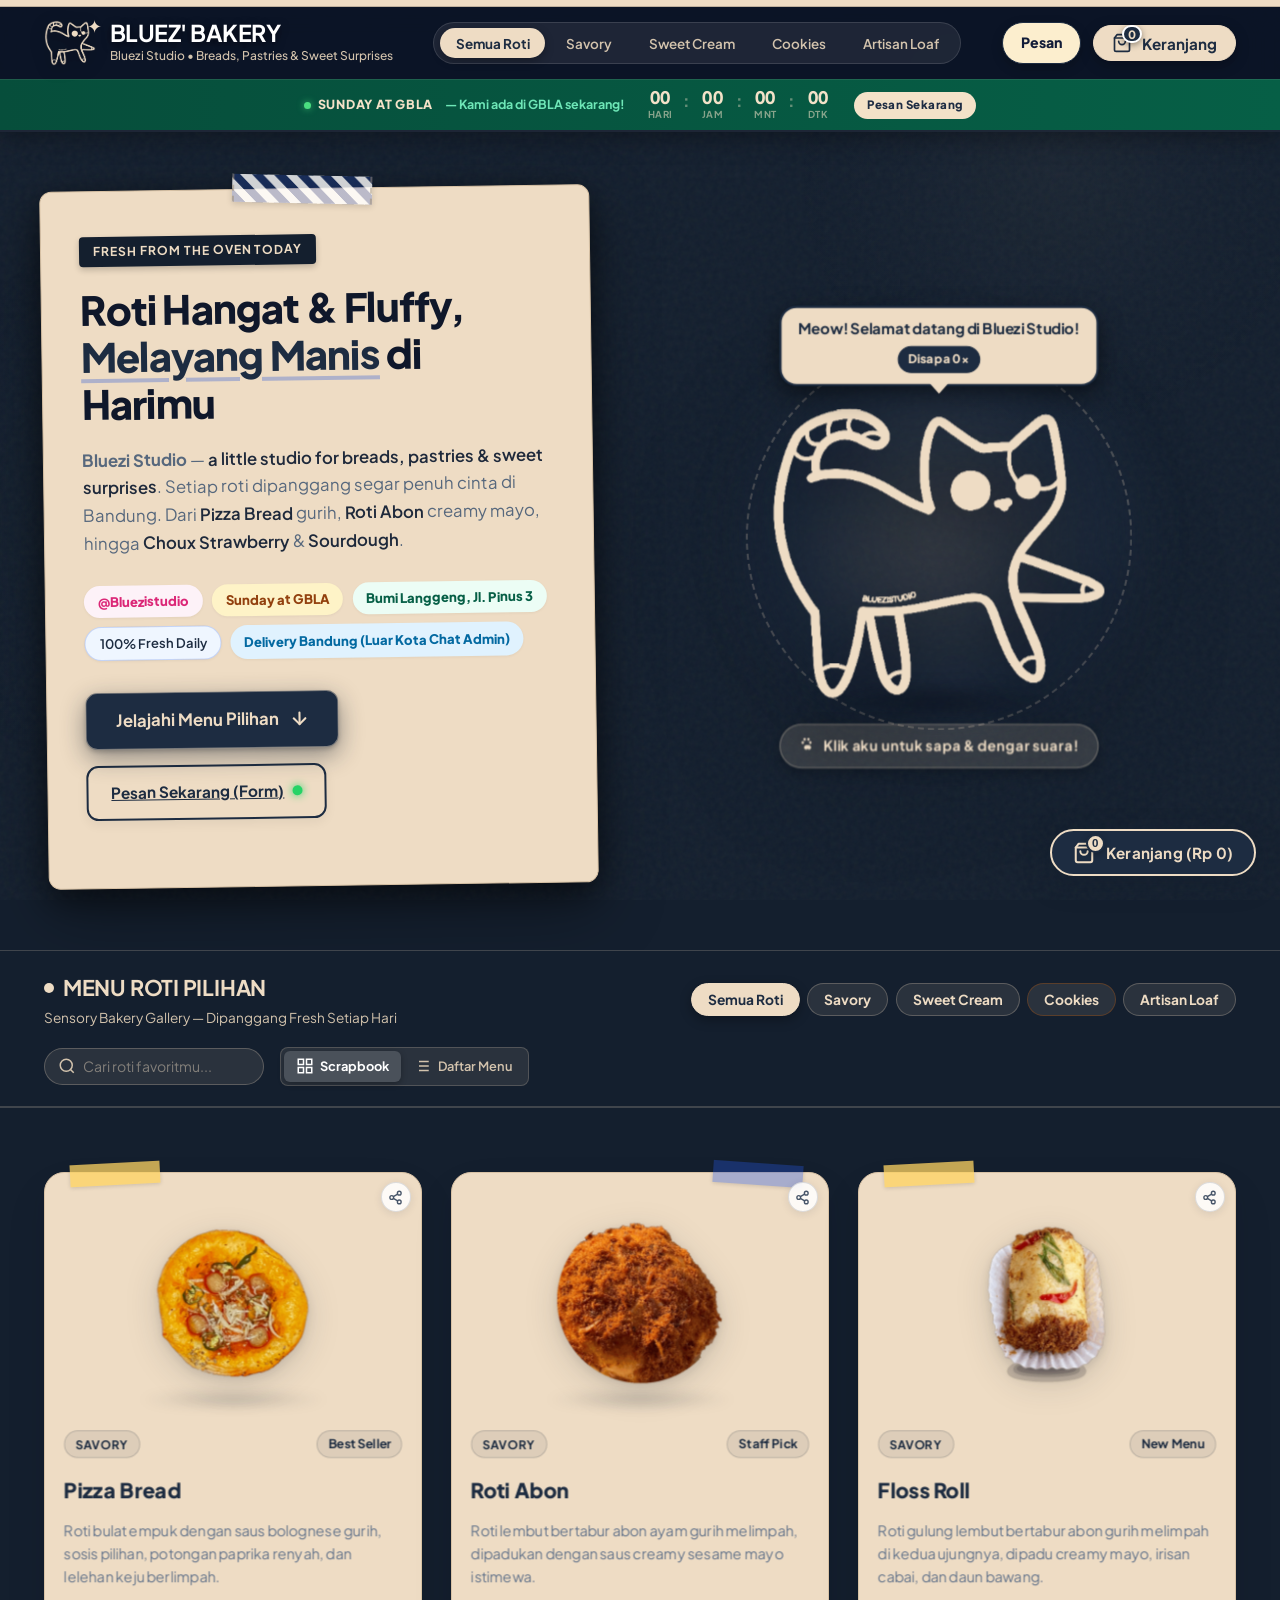
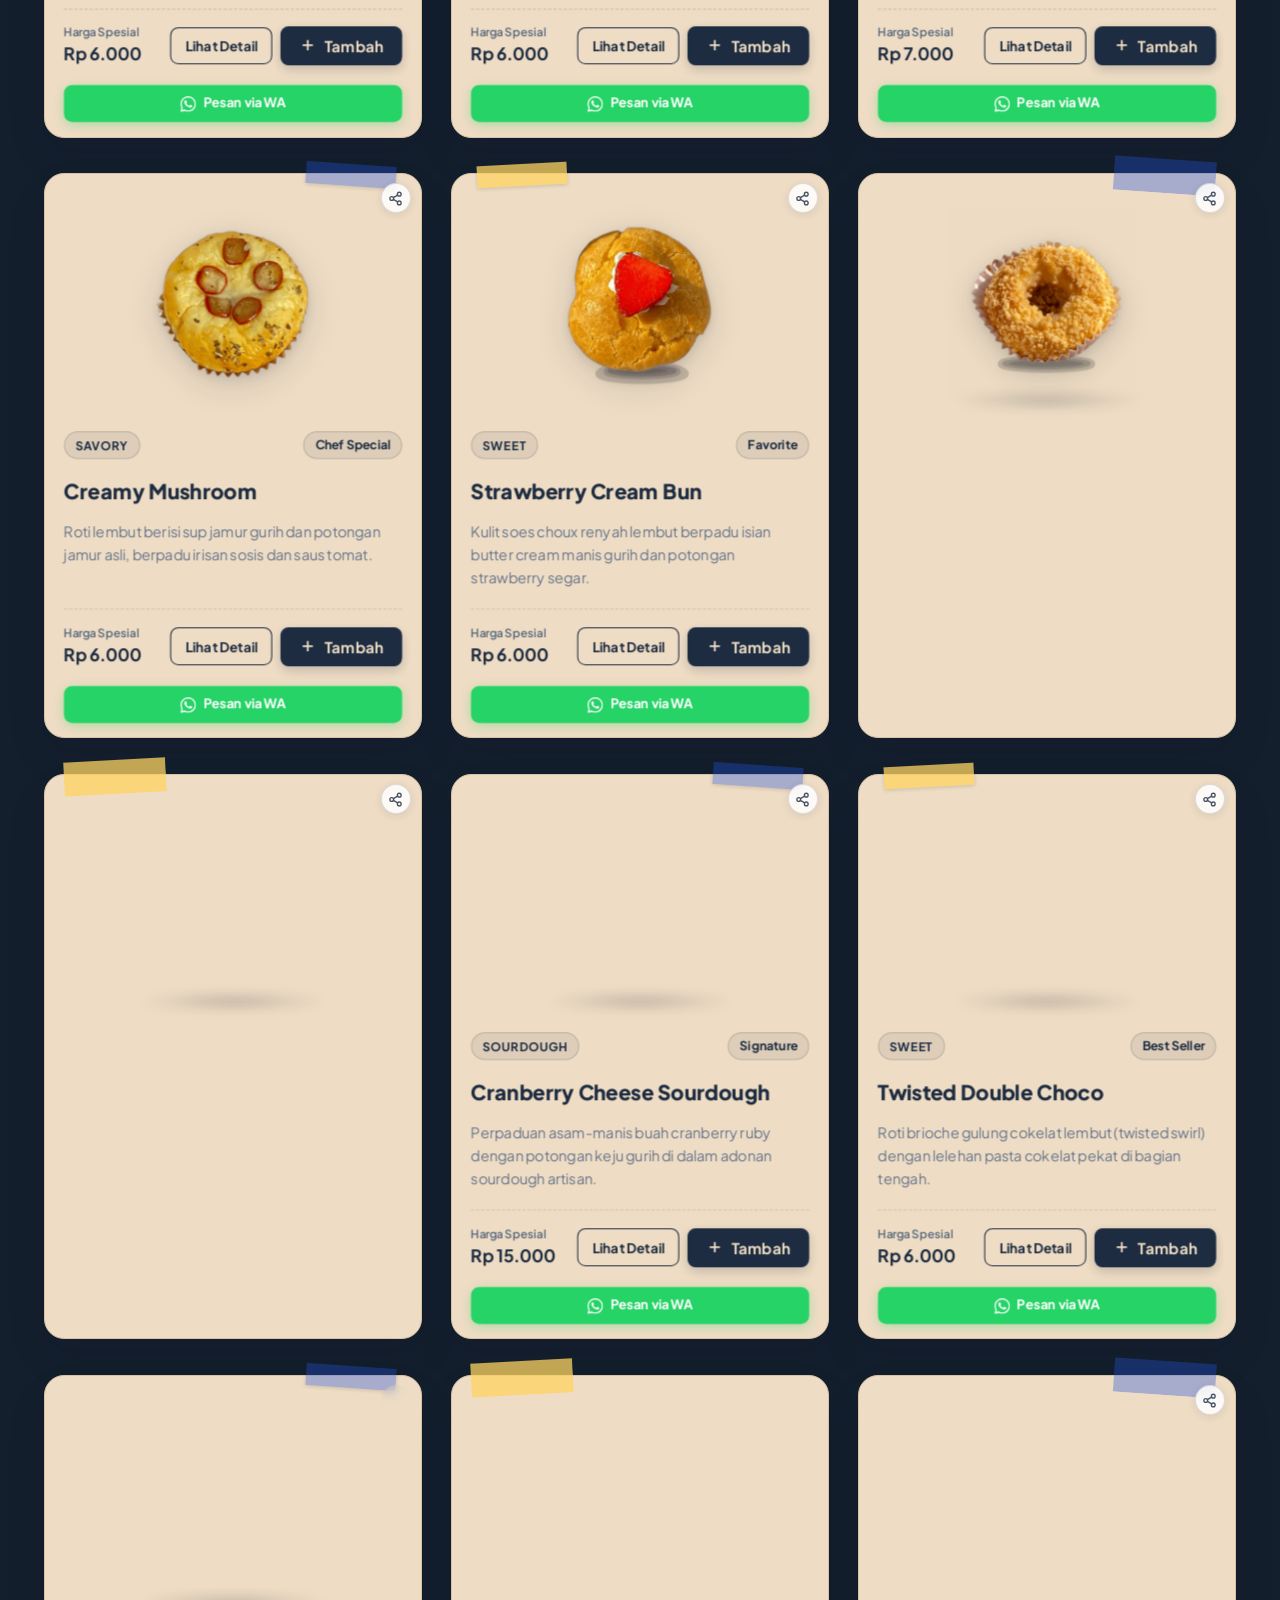
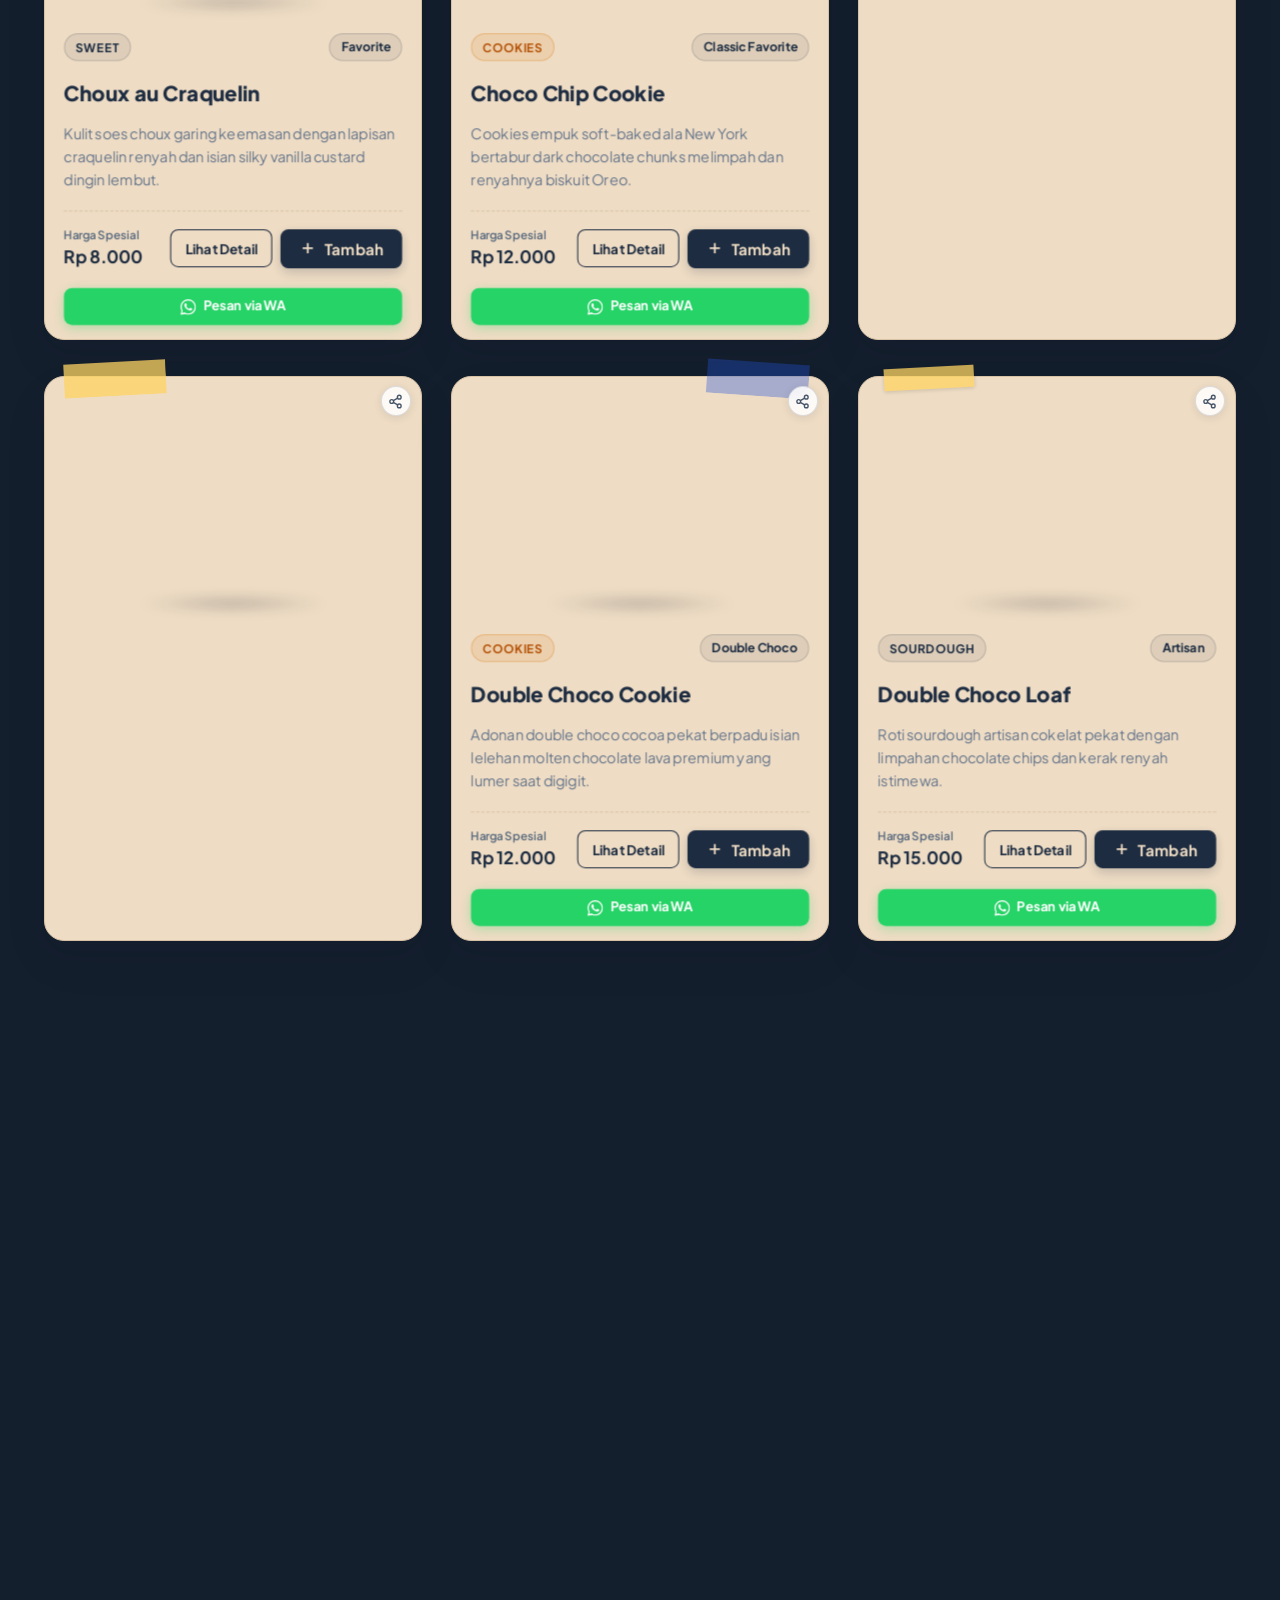
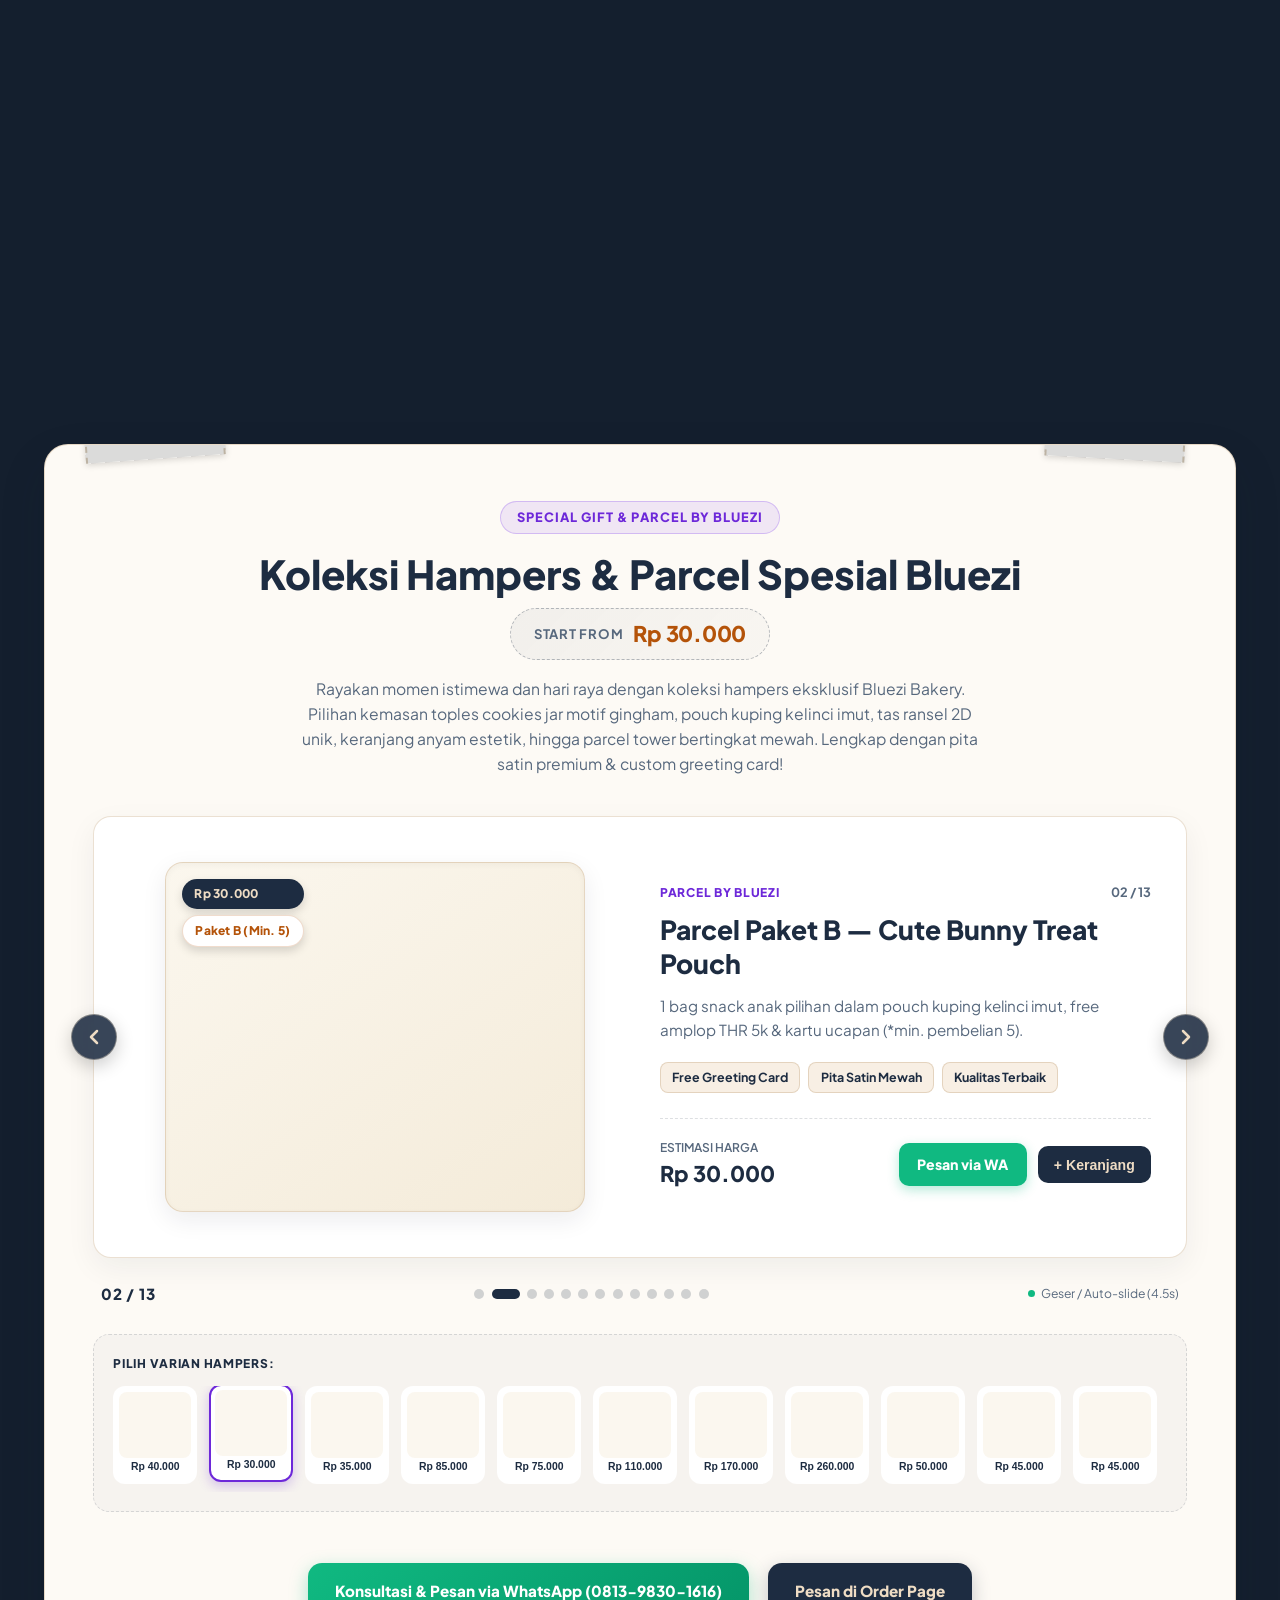
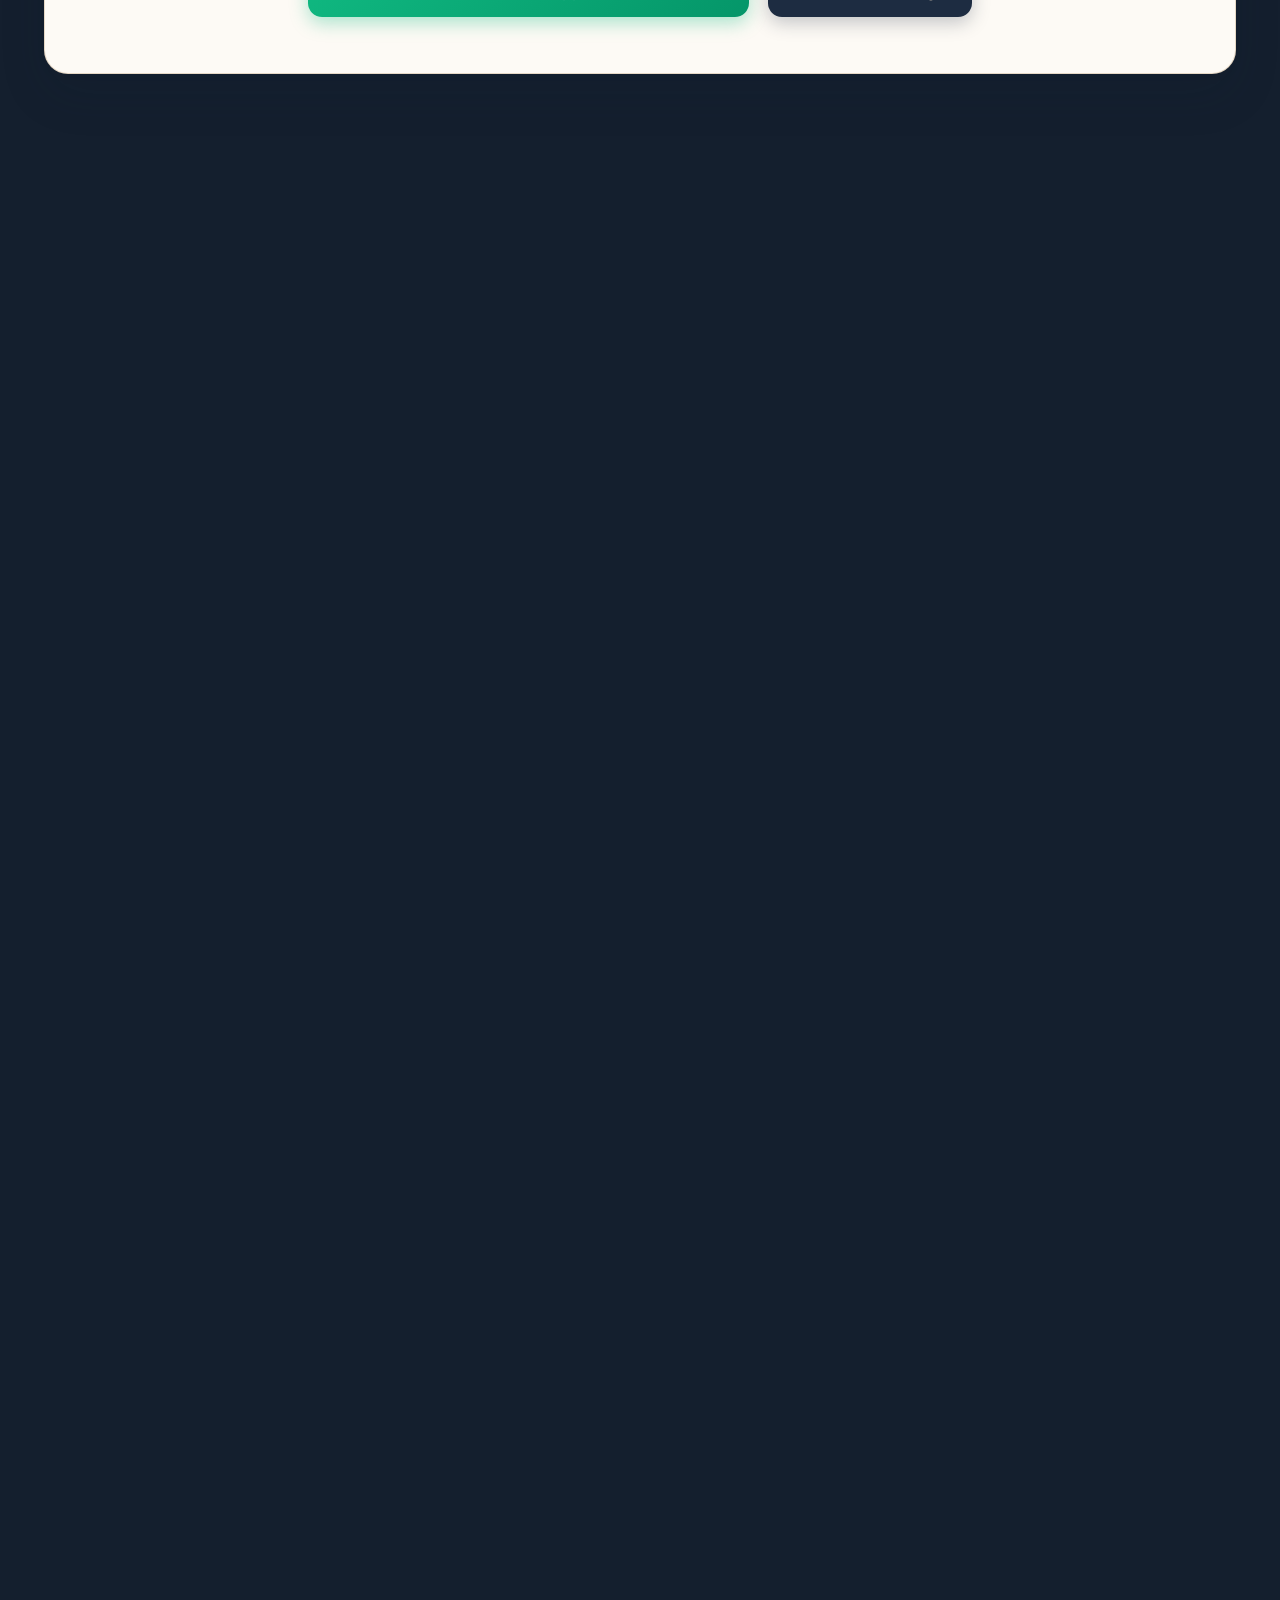
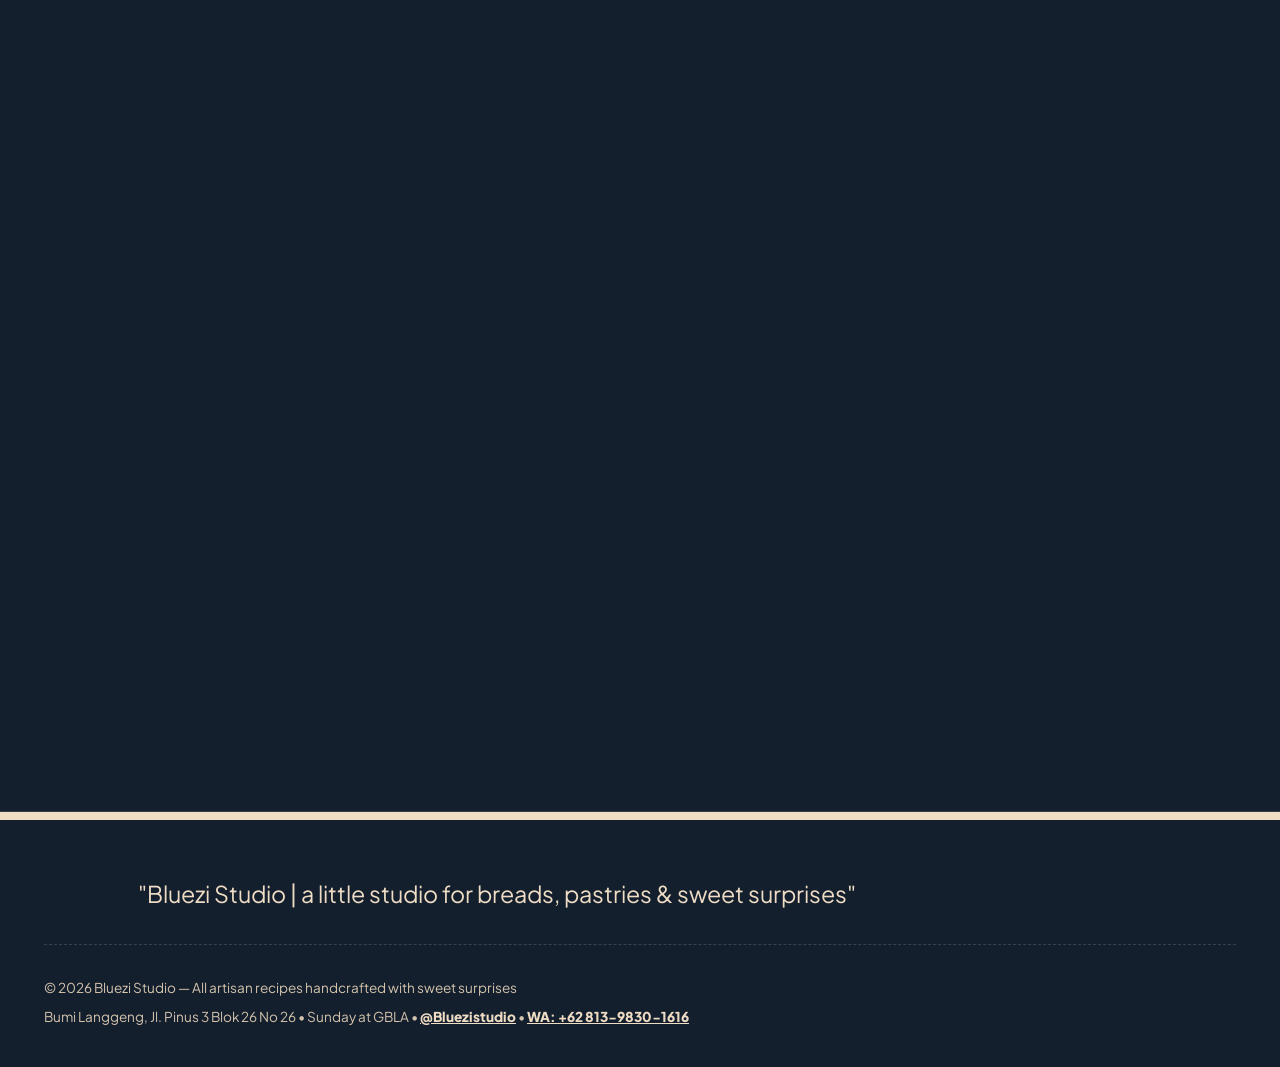
==== commit f872878f: "feat: add mandatory google maps link field and 20pcs delivery option" ====
--- a/index.html
+++ b/index.html
@@ -1234,6 +1234,10 @@
                 <textarea id="cartCustAddress" rows="2" placeholder="Jalan, kelurahan, patokan alamat..." class="cart-textarea-scrapbook"></textarea>
               </div>
               <div class="cart-field-row">
+                <label for="cartCustMaps" class="cart-field-label">Titik Google Maps <span class="required-star">*</span></label>
+                <input type="url" id="cartCustMaps" placeholder="Tempel link titik Google Maps (https://maps.app.goo.gl/...)" class="cart-input-scrapbook">
+              </div>
+              <div class="cart-field-row">
                 <label for="orderNoteInput" class="cart-field-label">Catatan Pesanan (opsional):</label>
                 <input type="text" id="orderNoteInput" placeholder="Contoh: Titip di pos satpam / Minta dipotong..." class="cart-input-scrapbook">
               </div>
@@ -1279,6 +1283,6 @@
     </div>
   </footer>
 
-  <script src="app.js?v=20261116_v20"></script>
+  <script src="app.js?v=20261116_v21"></script>
 </body>
 </html>
